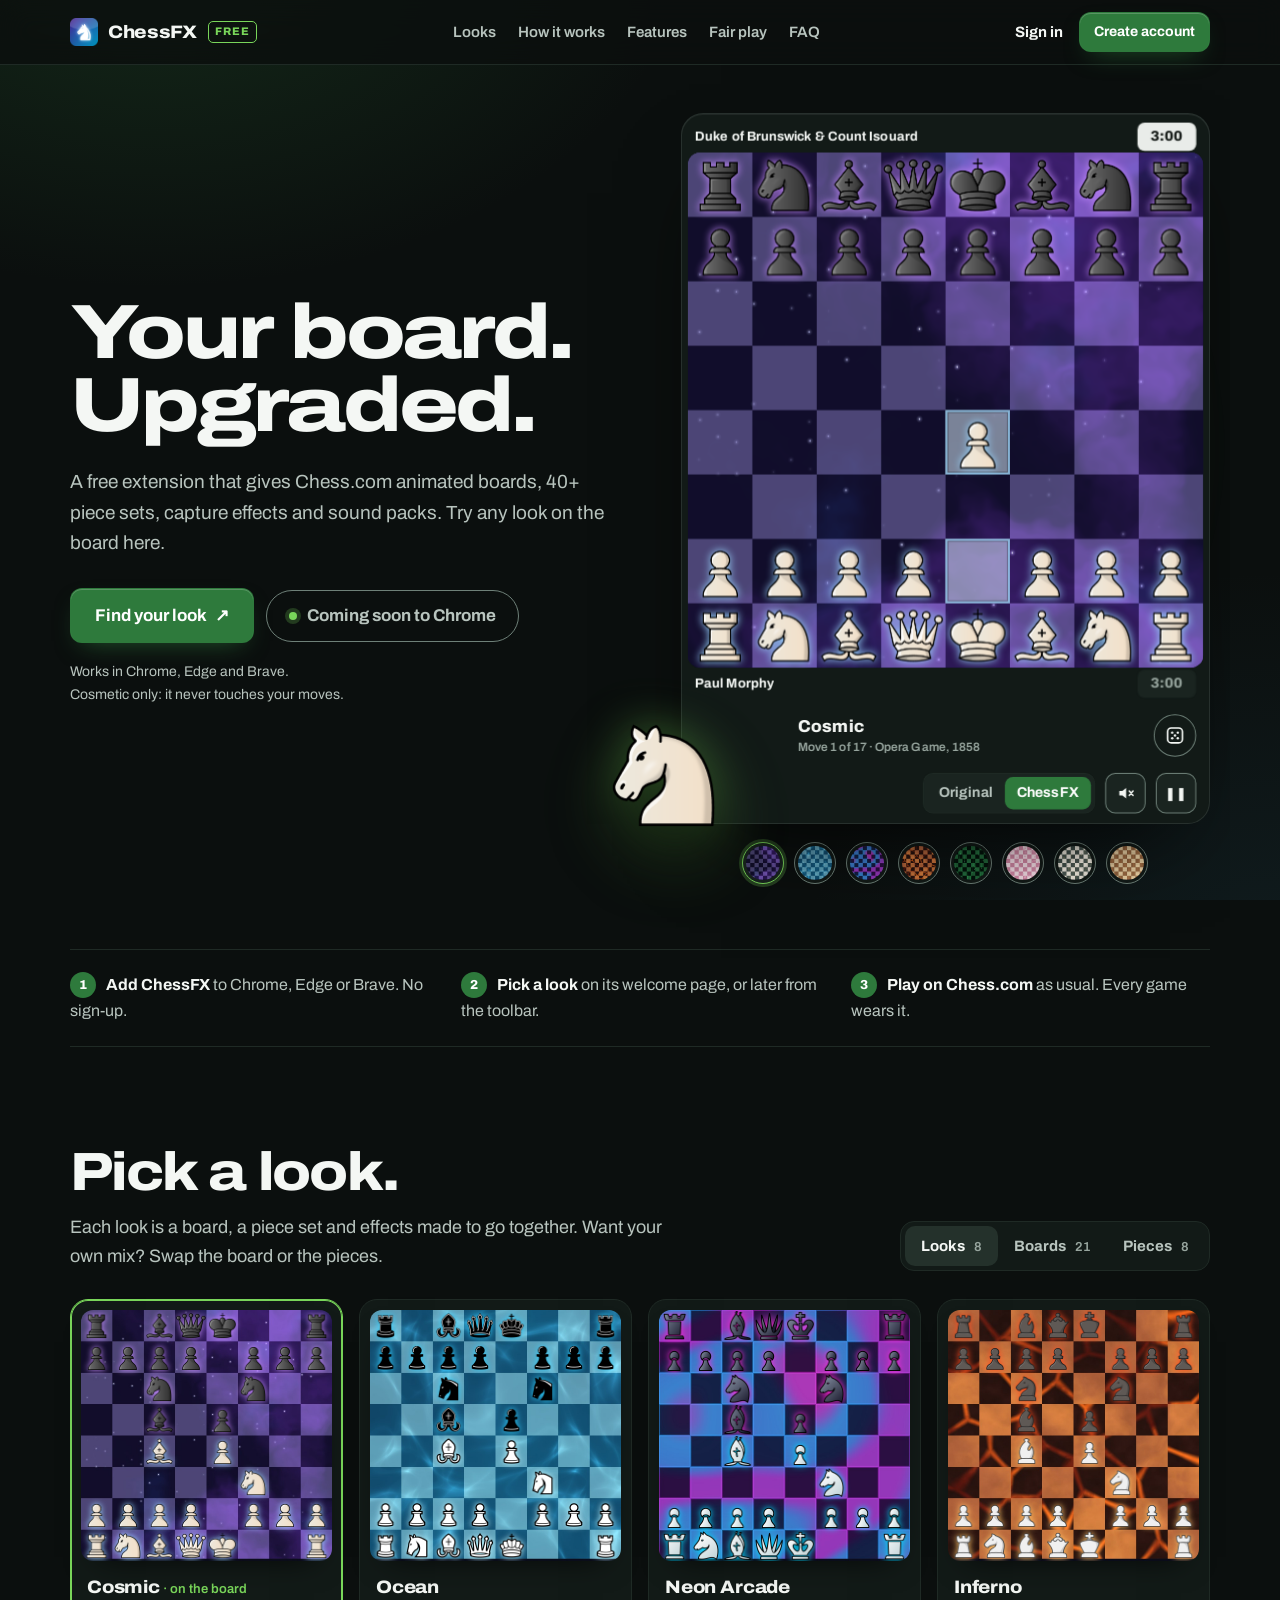
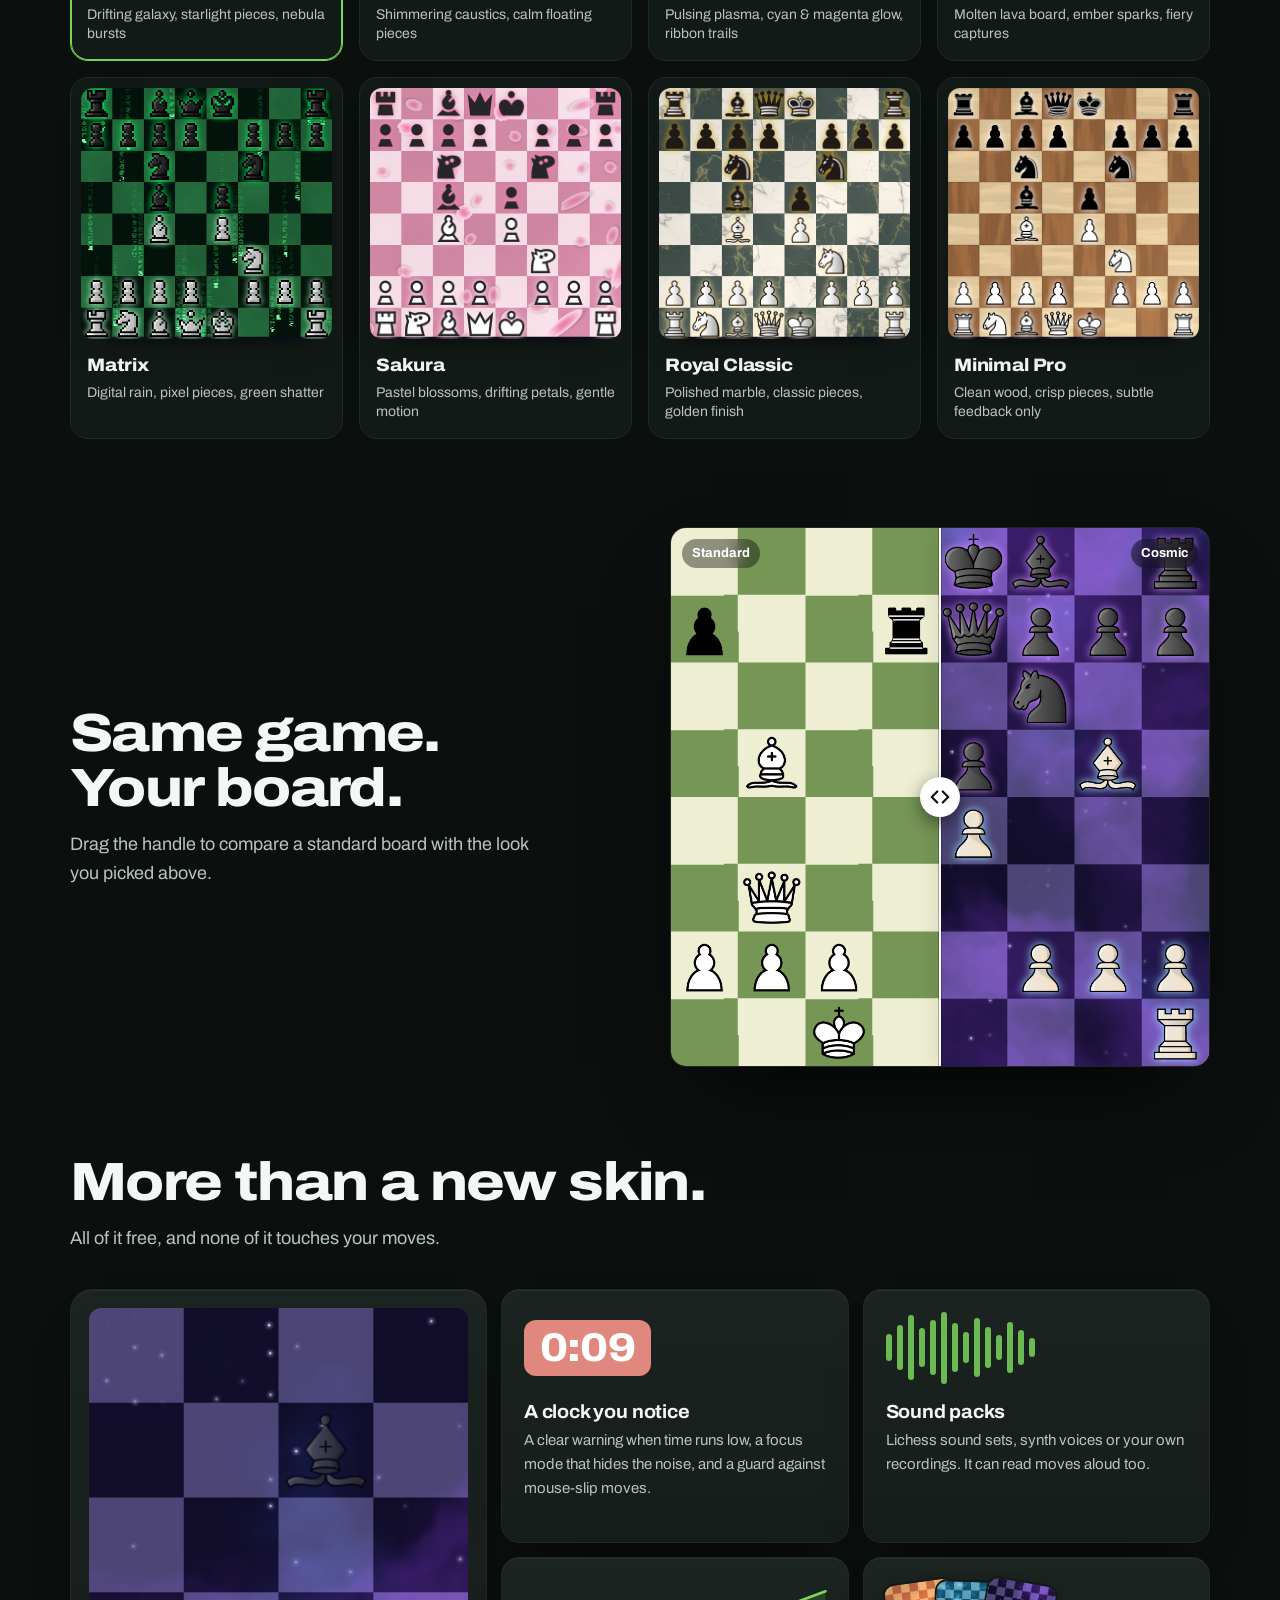
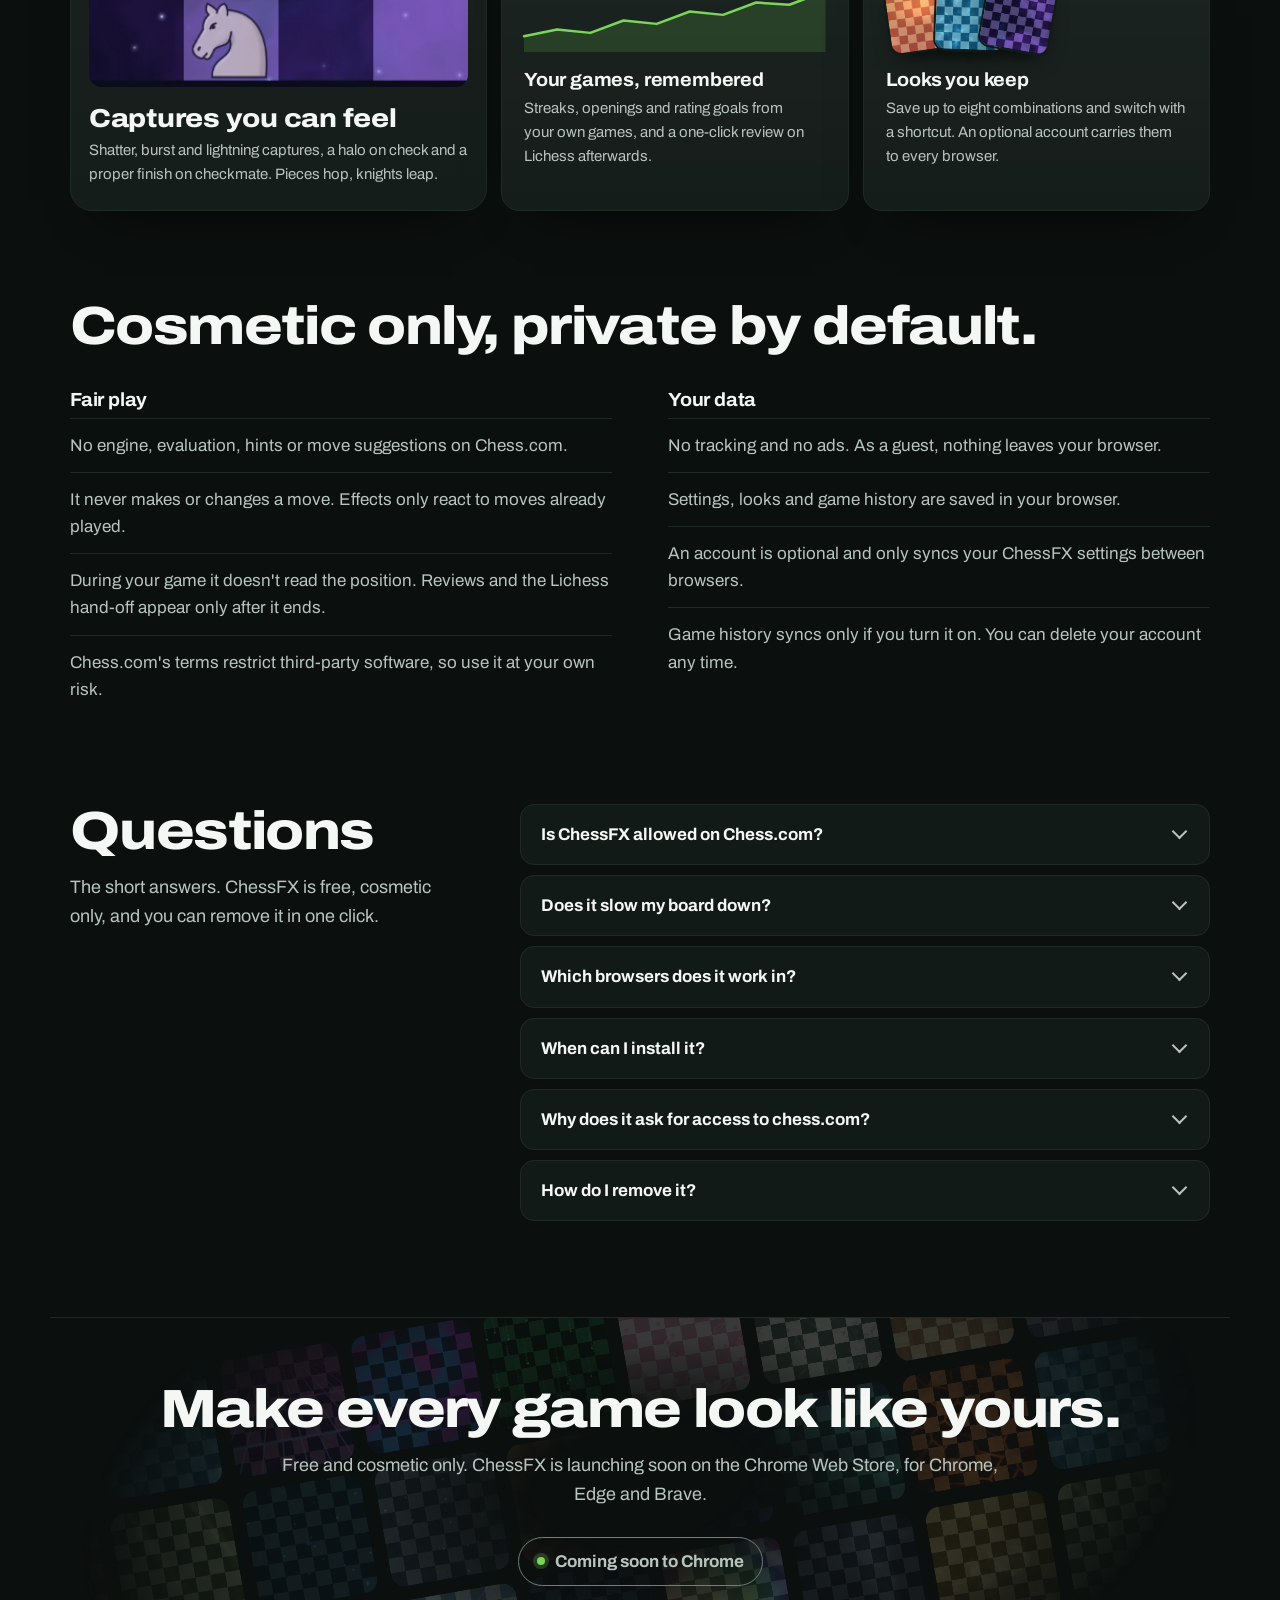
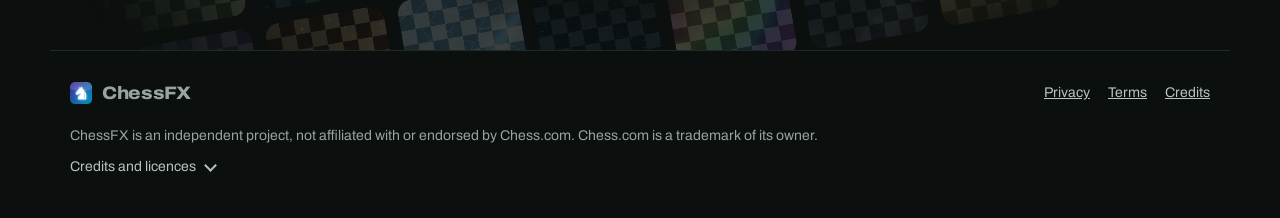
==== index.html @ 0686ed36 "Website audit fixes (written with Codex, reviewed and tested) - Nothing runs in the background any m" ====
<!doctype html>
<html lang="en" class="cfx-app dark-mode">
<head>
<meta charset="utf-8">
<meta name="viewport" content="width=device-width, initial-scale=1">
<title>ChessFX: animated boards and pieces for Chess.com</title>
<meta name="description" content="Restyle Chess.com with animated boards, 40+ piece sets, capture effects and sound packs. Free, no account needed, and cosmetic only: no engine, no hints.">
<link rel="canonical" href="https://phazegg.github.io/chessfx/">
<meta property="og:url" content="https://phazegg.github.io/chessfx/">
<meta property="og:type" content="website">
<meta property="og:title" content="ChessFX: your board, upgraded">
<meta property="og:description" content="Animated boards, 40+ piece sets and effects for Chess.com. Free and cosmetic only.">
<meta property="og:image" content="https://phazegg.github.io/chessfx/assets/boards/galaxy.jpg">
<meta name="twitter:card" content="summary_large_image">
<meta name="theme-color" content="#0b1410">
<link rel="icon" href="assets/icon.png">
<script>document.documentElement.classList.add('js')</script>
<link rel="preload" as="image" href="assets/boards/galaxy.jpg" fetchpriority="high">
<link rel="preload" as="font" type="font/woff2" href="fonts/archivo-var.woff2" crossorigin>
<link rel="stylesheet" href="assets/tokens.css?v=25">
<link rel="stylesheet" href="site.css?v=25">
<script type="application/ld+json">
{"@context":"https://schema.org","@type":"SoftwareApplication","name":"ChessFX","applicationCategory":"BrowserApplication","operatingSystem":"Chrome, Edge, Brave","offers":{"@type":"Offer","price":"0","priceCurrency":"USD"},"description":"Animated boards, piece sets, effects and sounds for Chess.com. Cosmetic only."}
</script>
</head>
<body>
<a class="skip" href="#main">Skip to content</a>
<header class="nav">
  <a class="brand" href="#top" aria-label="ChessFX home"><img src="assets/icon.png" alt="" width="28" height="28"><b>ChessFX</b><span class="tag">Free</span></a>
  <nav aria-label="Sections">
    <a href="#looks">Looks</a><a href="#how">How it works</a><a href="#features">Features</a><a href="#fair">Fair play</a><a href="#faq">FAQ</a>
  </nav>
  <div class="acct" id="acct"></div>
</header>

<main id="main">
  <!-- Hero: the product itself, live. -->
  <section class="hero" id="top">
    <div class="hero-copy">
      <h1>Your board.<br>Upgraded.</h1>
      <p class="lede">A free extension that gives Chess.com animated boards, 40+ piece sets, capture effects and sound packs. Try any look on the board here.</p>
      <div class="ctas">
        <a class="btn btn-go btn-lg" href="#looks">Find your look <span aria-hidden="true">↗</span></a>
        <p class="soon" data-soon="ghost">Coming soon to Chrome</p>
      </div>
      <p class="ctas-note">Works in Chrome, Edge and Brave. Cosmetic only: it never touches your moves.</p>
    </div>

    <div class="stage" aria-label="Live preview">
      <div class="board-wrap">
      <div class="glow" aria-hidden="true"></div>
      <figure class="board-card">
        <div class="pbar" aria-hidden="true"><span class="pname"><span class="pfull">Duke of Brunswick &amp; Count Isouard</span><span class="pshort">Brunswick &amp; Isouard</span></span><span class="caps" id="capsW"></span><span class="clock" id="clockB">3:00</span></div>
        <div class="board" id="board" role="img" aria-label="Live preview of the Cosmic look playing the Opera Game">
          <img class="poster" id="poster" src="assets/boards/galaxy.jpg" alt="" width="800" height="800" fetchpriority="high">
          <canvas id="shader" aria-hidden="true"></canvas>
          <div class="flat" aria-hidden="true"></div>
          <div class="marks" id="marks" aria-hidden="true" hidden><i></i><i></i></div>
          <div class="pieces" id="pieces" aria-hidden="true"></div>
          <canvas id="fx" aria-hidden="true"></canvas>
        </div>
        <div class="pbar" aria-hidden="true"><span class="pname">Paul Morphy</span><span class="caps" id="capsB"></span><span class="clock" id="clockW">3:00</span></div>
        <figcaption class="board-bar">
          <span class="look-name"><span id="lookName">Cosmic</span><small id="moveCap" aria-hidden="true">The Opera Game, 1858</small></span>
          <span class="seg" role="group" aria-label="Compare">
            <button type="button" id="mOriginal" aria-pressed="false">Original</button>
            <button type="button" id="mFx" aria-pressed="true">ChessFX</button>
          </span>
          <button type="button" id="sound" class="icon-btn" aria-pressed="false" aria-label="Sound" title="Turn sound on"><svg viewBox="0 0 24 24" aria-hidden="true"><path class="spk" d="M4 9v6h4l5 4V5L8 9z"/><path class="on" d="M16.5 8.5a5 5 0 0 1 0 7M19 6a8.5 8.5 0 0 1 0 12"/><path class="off" d="M17 9l5 6M22 9l-5 6"/></svg></button>
          <button type="button" id="pause" class="icon-btn" aria-pressed="false" aria-label="Pause the preview">❚❚</button>
        </figcaption>
        <span class="glare" aria-hidden="true"></span>
        <!-- The card's back, seen while it spins: the current look with the ChessFX mark. -->
        <div class="card-back" aria-hidden="true"><img id="backImg" src="assets/boards/galaxy.jpg" alt="" width="400" height="400" loading="lazy"><span class="cb-mark"><img src="assets/icon.png" alt="" width="52" height="52"><b>ChessFX</b><span id="backName">Cosmic</span></span></div>
      </figure>
      <img class="hero-piece" id="heroPiece" src="assets/pieces/maestro/wN.png" alt="" width="256" height="256" aria-hidden="true">
      </div>
      <div class="chips" id="chips" role="group" aria-label="Try a look"></div>
      <p class="apply-row" id="applyRow" hidden><button type="button" class="btn btn-go" id="applyBtn">Apply to my ChessFX</button><span id="applyMsg" role="status" aria-live="polite"></span></p>
    </div>
  </section>

  <!-- How it works: three steps, no account. -->
  <section class="steps" id="how" aria-labelledby="stepsH">
    <h2 id="stepsH" class="sr">How it works</h2>
    <ol>
      <li><b>Add ChessFX</b> to Chrome, Edge or Brave. No sign-up.</li>
      <li><b>Pick a look</b> on its welcome page, or later from the toolbar.</li>
      <li><b>Play on Chess.com</b> as usual. Every game wears it.</li>
    </ol>
  </section>

  <!-- Looks: the ready-made presets first; Boards and Pieces tabs to mix your own. -->
  <section class="sec" id="looks" aria-labelledby="looksH">
    <div class="looks-head">
      <div>
        <h2 id="looksH">Pick a look.</h2>
        <p class="sub">Each look is a board, a piece set and effects made to go together. Want your own mix? Swap the board or the pieces.</p>
      </div>
      <div class="tabs" role="tablist" aria-label="Browse looks, boards or pieces">
        <button type="button" role="tab" id="tabLooks" aria-controls="pLooks" aria-selected="true">Looks <small>8</small></button>
        <button type="button" role="tab" id="tabBoards" aria-controls="pBoards" aria-selected="false" tabindex="-1">Boards <small>21</small></button>
        <button type="button" role="tab" id="tabPieces" aria-controls="pPieces" aria-selected="false" tabindex="-1">Pieces <small>8</small></button>
      </div>
    </div>
    <p class="mix" id="mix" role="status" hidden><span>Your mix: <b id="mixName"></b></span><button type="button" class="linkbtn" id="mixCopy">Copy link</button><button type="button" class="linkbtn" id="mixReset">Back to <span id="mixBase"></span></button></p>
    <div class="panel" id="pLooks" role="tabpanel" aria-labelledby="tabLooks"><div class="presets" id="presets" role="group" aria-label="Looks"></div></div>
    <div class="panel" id="pBoards" role="tabpanel" aria-labelledby="tabBoards" hidden>
      <p class="panel-note">All 21 are drawn live, not looped videos. Point at one to watch it move; pick one to put it under your current pieces.</p>
      <div class="gallery" id="gallery"></div>
    </div>
    <div class="panel" id="pPieces" role="tabpanel" aria-labelledby="tabPieces" hidden>
      <p class="panel-note">Eight of the 40+ sets in ChessFX. Pick one to put it on your current board.</p>
      <div class="sets" id="sets" role="group" aria-label="Piece sets"></div>
    </div>
  </section>

  <!-- Before and after: the same position on a standard green board and on the look picked above. -->
  <section class="sec cmp-sec" id="compare" aria-labelledby="cmpH">
    <div class="cmp-copy">
      <h2 id="cmpH">Same game. Your board.</h2>
      <p class="sub">Drag the handle to compare a standard board with the look you picked above.</p>
    </div>
    <figure class="cmp-fig">
    <div class="cmp" id="cmp" style="--pos: 50%">
      <div class="cmp-layer cmp-orig" aria-hidden="true"><div class="cmp-pieces" id="cmpOrig"></div></div>
      <div class="cmp-layer cmp-fx" aria-hidden="true"><img id="cmpPoster" src="assets/boards/galaxy.jpg" alt="" width="800" height="800" loading="lazy"><canvas id="cmpLive"></canvas><div class="cmp-pieces" id="cmpFx"></div></div>
      <span class="cmp-handle" aria-hidden="true"></span>
      <input class="cmp-range" id="cmpRange" type="range" min="0" max="100" value="50" aria-label="Compare a standard green board with ChessFX">
    </div>
    <figcaption class="cmp-labels" aria-hidden="true"><span>Standard</span><span id="cmpTag">Cosmic</span></figcaption>
    </figure>
  </section>



  <section class="sec feat-sec" id="features" aria-labelledby="featH">
    <h2 id="featH">More than a new skin.</h2>
    <p class="sub">All of it free, and none of it touches your moves.</p>
    <div class="feat-grid">
      <article class="feat feat-main">
        <div class="feat-art art-capture" aria-hidden="true"><canvas id="capDemo" width="360" height="360"></canvas></div>
        <h3>Captures you can feel</h3>
        <p>Shatter, burst and lightning captures, a halo on check and a proper finish on checkmate. Pieces hop, knights leap.</p>
      </article>
      <article class="feat">
        <div class="feat-art art-clock" aria-hidden="true"><span class="clk">0:09</span></div>
        <h3>A clock you notice</h3>
        <p>A clear warning when time runs low, a focus mode that hides the noise, and a guard against mouse-slip moves.</p>
      </article>
      <article class="feat">
        <div class="feat-art art-sound" aria-hidden="true"><i></i><i></i><i></i><i></i><i></i><i></i><i></i><i></i><i></i><i></i><i></i><i></i><i></i><i></i></div>
        <h3>Sound packs</h3>
        <p>Lichess sound sets, synth voices or your own recordings. It can read moves aloud too.</p>
      </article>
      <article class="feat">
        <div class="feat-art art-games" aria-hidden="true"><svg viewBox="0 0 200 64" preserveAspectRatio="none"><path class="area" d="M0 50 L22 44 L44 47 L66 36 L88 39 L110 28 L132 31 L154 20 L176 22 L200 10 L200 64 L0 64 Z"/><path class="line" d="M0 50 L22 44 L44 47 L66 36 L88 39 L110 28 L132 31 L154 20 L176 22 L200 10"/></svg></div>
        <h3>Your games, remembered</h3>
        <p>Streaks, openings and rating goals from your own games, and a one-click review on Lichess afterwards.</p>
      </article>
      <article class="feat">
        <div class="feat-art art-looks" aria-hidden="true"><img src="assets/boards/sunset.jpg" alt="" loading="lazy" width="80" height="80"><img src="assets/boards/ocean.jpg" alt="" loading="lazy" width="80" height="80"><img src="assets/boards/galaxy.jpg" alt="" loading="lazy" width="80" height="80"></div>
        <h3>Looks you keep</h3>
        <p>Save up to eight combinations and switch with a shortcut. An optional account carries them to every browser.</p>
      </article>
    </div>
  </section>

  <section class="sec promise" id="fair" aria-labelledby="fairH">
    <h2 id="fairH">Cosmetic only, private by default.</h2>
    <div class="promise-cols">
      <div>
        <h3>Fair play</h3>
        <ul class="plain">
          <li>No engine, evaluation, hints or move suggestions on Chess.com.</li>
          <li>It never makes or changes a move. Effects only react to moves already played.</li>
          <li>During your game it doesn't read the position. Reviews and the Lichess hand-off appear only after it ends.</li>
          <li>Chess.com's terms restrict third-party software, so use it at your own risk.</li>
        </ul>
      </div>
      <div>
        <h3>Your data</h3>
        <ul class="plain">
          <li>No tracking and no ads. As a guest, nothing leaves your browser.</li>
          <li>Settings, looks and game history are saved in your browser.</li>
          <li>An account is optional and only syncs your ChessFX settings between browsers.</li>
          <li>Game history syncs only if you turn it on. You can delete your account any time.</li>
        </ul>
      </div>
    </div>
  </section>

  <section class="sec faq-sec" id="faq" aria-labelledby="faqH">
    <div class="faq-head"><h2 id="faqH">Questions</h2><p class="sub">The short answers. ChessFX is free, cosmetic only, and you can remove it in one click.</p></div>
    <div class="faq">
      <details><summary>Is ChessFX allowed on Chess.com?</summary><p>ChessFX is purely cosmetic and never assists your play. Chess.com's terms restrict third-party software in general, so use it at your own risk. It is not affiliated with Chess.com.</p></details>
      <details><summary>Does it slow my board down?</summary><p>Animated boards run on your graphics card and lower their quality automatically if your computer struggles, in bullet games, or when you ask your system to reduce motion.</p></details>
      <details><summary>Which browsers does it work in?</summary><p>Chrome, Edge, Brave and other Chromium browsers on desktop. Chess.com's mobile app isn't supported.</p></details>
      <details id="faqWhen"><summary>When can I install it?</summary><p>ChessFX is launching soon on the Chrome Web Store. It will be free, and this page will link to it the day it's live.</p></details>
      <details><summary>Why does it ask for access to chess.com?</summary><p>To restyle chess.com pages and swap Chess.com's own board, piece and sound files for the ones you pick. It doesn't run on other websites.</p></details>
      <details><summary>How do I remove it?</summary><p>Right-click the ChessFX icon and choose Remove. Chess.com goes back to exactly how it was.</p></details>
    </div>
  </section>

  <section class="final" id="get" aria-labelledby="getH">
    <div class="wall" id="wall" aria-hidden="true"></div>
    <h2 id="getH">Make every game look like yours.</h2>
    <p class="sub" id="getNote">Free and cosmetic only. ChessFX is launching soon on the Chrome Web Store, for Chrome, Edge and Brave.</p>
    <p class="soon" data-soon="go">Coming soon to Chrome</p>
  </section>
</main>

<footer class="foot">
  <div class="foot-row">
    <span class="brand"><img src="assets/icon.png" alt="" width="22" height="22"><b>ChessFX</b></span>
    <nav aria-label="Legal"><a href="privacy.html">Privacy</a><a href="terms.html">Terms</a><a href="#credits" id="creditsLink">Credits</a></nav>
  </div>
  <p class="disclaimer">ChessFX is an independent project, not affiliated with or endorsed by Chess.com. Chess.com is a trademark of its owner.</p>
  <details id="credits" class="credits"><summary>Credits and licences</summary><p>Piece sets shown on this page come from the Lichess project and their authors:</p><ul id="creditList"></ul><p>Typeface: Archivo by Omnibus-Type, under the SIL Open Font License 1.1 (<a href="fonts/OFL.txt">licence</a>).</p></details>
</footer>

<script src="assets/data.js?v=25"></script>
<script src="assets/shaders.js?v=25"></script>
<script src="assets/catalog.js?v=25"></script>
<script src="assets/presets.js?v=25"></script>
<script src="assets/settings.js?v=25"></script>
<script src="assets/cloud-config.js?v=25"></script>
<script src="auth.js?v=25"></script>
<script src="site.js?v=25" defer></script>
</body>
</html>
---- assets/tokens.css ----
/* ChessFX design tokens: the one source of colour, type, radius, shadow and motion values.
   Loaded by the popup, the options page and (as a content-script stylesheet) chess.com, so every name is --cfx-*.
   Contrast (checked by tools/check.mjs): text tiers >= 4.5:1 on every surface, --cfx-line-strong >= 3:1. */
:root {
  /* surfaces: chess.com's dark theme (solid, so contrast is predictable) */
  --cfx-ink-0: #312e2b;   /* page (chess.com's page grey) */
  --cfx-well: #1f1e1c;    /* inset wells: inputs, tables, thumbnails */
  --cfx-ink-1: #262522;   /* cards and panels */
  --cfx-ink-2: #3c3a37;   /* raised controls */
  --cfx-ink-3: #484643;   /* hover */
  --cfx-line: #3c3a37;          /* decorative dividers */
  --cfx-line-strong: #8b8987;   /* control boundaries (>= 3:1) */

  /* text */
  --cfx-text: #ffffff;
  --cfx-text-2: #d0cfcd;  /* secondary */
  --cfx-text-3: #b8b7b4;  /* hints, meta */

  /* accent: chess.com green for indicators (selection, switches, focus). Buttons use --cfx-go: chess.com's green
     darkened just enough for white text (4.5:1), with its raised bottom edge. */
  --cfx-accent: #81b64c;
  --cfx-on-accent: #ffffff; /* non-text marks on the accent (switch knob) */
  --cfx-go: #47852a;
  --cfx-on-go: #ffffff;
  --cfx-edge: inset 0 -3px 0 rgba(0, 0, 0, .28);
  --cfx-accent-soft: color-mix(in srgb, var(--cfx-accent) 16%, transparent);
  --cfx-accent-glow: color-mix(in srgb, var(--cfx-accent) 40%, transparent);

  /* status */
  --cfx-win: #a3d160;  /* chess.com's light green, readable as text on every surface */
  --cfx-loss: #ff9a8f;
  --cfx-draw: var(--cfx-text-2);
  --cfx-alert: #ff5a64;
  --cfx-star: #ffc94d;  /* favourites */

  /* type: 7 steps */
  --cfx-font: -apple-system, BlinkMacSystemFont, "Segoe UI", Roboto, Helvetica, Arial, sans-serif; /* chess.com's stack */
  --cfx-mono: ui-monospace, Consolas, monospace;
  --cfx-fs-1: 11px;
  --cfx-fs-2: 12.5px;
  --cfx-fs-3: 14px;
  --cfx-fs-4: 16px;
  --cfx-fs-5: 20px;
  --cfx-fs-6: 26px;
  --cfx-fs-7: 36px;

  /* radii: 4 steps (+ 50% for circles) */
  --cfx-r-1: 4px;
  --cfx-r-2: 6px;
  --cfx-r-3: 10px;
  --cfx-r-pill: 999px;

  /* depth */
  --cfx-shadow-1: 0 4px 12px rgba(0, 0, 0, .35);
  --cfx-shadow-2: 0 12px 36px rgba(0, 0, 0, .55);
  --cfx-hairline: inset 0 1px 0 rgba(255, 255, 255, .04);
  --cfx-hover-glow: rgba(255, 255, 255, .42); /* hover glow on chess.com canvas boards (matches the DOM hover lift) */

  /* motion */
  --cfx-ease: cubic-bezier(.2, .8, .2, 1);
  --cfx-spring: cubic-bezier(.3, 1.6, .5, 1);
  --cfx-t-1: .15s;
  --cfx-t-2: .28s;
}

/* ChessFX's own pages (Settings, popup: <html class="cfx-app">): dark emerald glass. chess.com keeps the values above.
   Same contrast rules (check.mjs reads these, the last value of each name). */
html.cfx-app {
  --cfx-ink-0: #0b0f0e;   /* environment (obsidian) */
  --cfx-well: #0e1412;    /* inputs, wells */
  --cfx-ink-1: #121a17;   /* panels */
  --cfx-ink-2: #1a2420;   /* raised controls */
  --cfx-ink-3: #24312b;   /* hover */
  --cfx-line: #1f2a25;
  --cfx-line-strong: #6e8078;
  --cfx-text: #f4f7f4;
  --cfx-text-2: #b8c4be;
  --cfx-text-3: #97a59e;
  --cfx-accent: #79d65a;  /* emerald: selection, switches, focus */
  --cfx-on-accent: #0b0f0e;
  --cfx-go: #2e7a3c;      /* buttons: deep emerald with white text */
  --cfx-on-go: #ffffff;
  --cfx-win: #8fdc6c;
  --cfx-shadow-1: 0 6px 16px rgba(0, 0, 0, .45);
  --cfx-shadow-2: 0 24px 60px -12px rgba(0, 0, 0, .7);

  /* materials: environment → glass panels → floating glass → solid controls */
  --cfx-glass: rgba(18, 27, 24, .66);        /* main panels */
  --cfx-glass-2: rgba(28, 40, 35, .72);      /* elevated / floating */
  --cfx-glass-line: rgba(225, 245, 232, .10);
  --cfx-glass-hi: inset 0 1px 0 rgba(255, 255, 255, .06);
  --cfx-blur: blur(18px) saturate(140%);
  /* board frame, shared by the Settings stage and the popup: a bezel with light from the upper left, a bevel and a faint
     sheen over the squares (pointer-events none), and depth below */
  --cfx-frame-bg: linear-gradient(160deg, rgba(255, 255, 255, .11), rgba(255, 255, 255, .025) 42%, rgba(0, 0, 0, .28)), #1a2420;
  --cfx-frame-edge: inset 0 1px 0 rgba(255, 255, 255, .16), inset 0 0 0 1px rgba(255, 255, 255, .06);
  --cfx-frame-drop: 0 30px 70px -26px rgba(0, 0, 0, .9);
  --cfx-board-bevel: inset 0 0 0 1px rgba(0, 0, 0, .5), inset 0 2px 10px rgba(0, 0, 0, .35);
  --cfx-board-sheen: linear-gradient(165deg, rgba(255, 255, 255, .08), transparent 36%);
  --cfx-env:
    radial-gradient(900px 600px at 12% -8%, rgba(47, 122, 60, .26), transparent 60%),
    radial-gradient(800px 700px at 100% 110%, rgba(40, 90, 110, .18), transparent 60%),
    #0b0f0e;
}
---- site.css ----
/* ChessFX website. Colours, radii and type come from the extension's own tokens (assets/tokens.css, html.cfx-app). */
* { box-sizing: border-box; }
html { scroll-behavior: smooth; scroll-padding-top: 80px; }
body { margin: 0; background: var(--cfx-env, var(--cfx-ink-0)); background-attachment: fixed; color: var(--cfx-text); font: 400 16px/1.6 var(--cfx-font); -webkit-font-smoothing: antialiased; }
a { color: inherit; }
h1, h2, h3 { margin: 0; letter-spacing: -.025em; line-height: 1.05; }
.sr { position: absolute; width: 1px; height: 1px; overflow: hidden; clip: rect(0 0 0 0); white-space: nowrap; }
.skip { position: absolute; left: 12px; top: -60px; z-index: 50; padding: 10px 14px; border-radius: 8px; background: var(--cfx-go); color: var(--cfx-on-go); font-weight: 700; }
.skip:focus { top: 12px; }
:focus-visible { outline: 2px solid var(--cfx-accent); outline-offset: 3px; }

/* Buttons */
.btn { display: inline-flex; align-items: center; justify-content: center; gap: 8px; min-height: 44px; padding: 10px 18px; border-radius: 12px; font-weight: 700; text-decoration: none; border: 1px solid transparent; cursor: pointer; transition: filter .15s, background .15s, border-color .15s; }
.btn-go { background: var(--cfx-go); color: var(--cfx-on-go); box-shadow: var(--cfx-edge); }
.btn-go:hover { filter: brightness(1.08); }
.btn-ghost { border-color: var(--cfx-line-strong); background: transparent; color: var(--cfx-text); }
.btn-ghost:hover { background: var(--cfx-ink-2); }
.btn-lg { min-height: 52px; padding: 13px 24px; font-size: 17px; }

/* Nav */
.nav { position: sticky; top: 0; z-index: 20; display: flex; align-items: center; gap: 24px; padding: 12px max(20px, calc((100% - 1180px) / 2)); background: color-mix(in srgb, var(--cfx-ink-0) 82%, transparent); border-bottom: 1px solid var(--cfx-line); }
@supports (backdrop-filter: blur(1px)) { .nav { backdrop-filter: blur(14px); } }
.brand { display: inline-flex; align-items: center; gap: 10px; text-decoration: none; font-size: 18px; }
.nav nav { display: flex; gap: 22px; margin-left: auto; }
.nav nav a { color: var(--cfx-text-2); text-decoration: none; font-weight: 600; font-size: 15px; }
.nav nav a:hover { color: var(--cfx-text); }
.nav-cta { min-height: 40px; padding: 8px 14px; font-size: 14px; }

/* Hero */
.hero { display: grid; grid-template-columns: 1.05fr 1fr; gap: 56px; align-items: center; max-width: 1180px; margin: 0 auto; padding: 64px 20px 40px; }
.hero h1 { font-size: clamp(44px, 6.4vw, 84px); font-weight: 900; }
.lede { max-width: 30em; margin: 22px 0 28px; color: var(--cfx-text-2); font-size: 19px; }
.ctas { display: flex; flex-wrap: wrap; gap: 12px; }

.stage { display: flex; flex-direction: column; gap: 14px; }
.board-card { margin: 0; padding: 12px; border-radius: 22px; background: var(--cfx-ink-1); border: 1px solid var(--cfx-glass-line, var(--cfx-line)); box-shadow: 0 40px 90px -40px rgba(0, 0, 0, .9), var(--cfx-glass-hi, none); }
.board { position: relative; aspect-ratio: 1; border-radius: 12px; overflow: hidden; background: #1e1946; }
.board > * { position: absolute; inset: 0; width: 100%; height: 100%; }
.poster { object-fit: cover; }
#shader { opacity: 0; transition: opacity .5s; }
.board.live #shader { opacity: 1; }
.flat { display: none; background: repeating-conic-gradient(#769656 0 25%, #eeeed2 0 50%) 0 0 / 25% 25%; }
.board.original .flat { display: block; }
.board.original #shader, .board.original .poster { visibility: hidden; }
.pieces img { position: absolute; left: 0; top: 0; width: 12.5%; height: 12.5%; transition: transform .32s cubic-bezier(.2, .8, .2, 1), opacity .25s; will-change: transform; }
.pieces img.w { filter: drop-shadow(0 0 4px var(--glow-w, transparent)); }
.pieces img.b { filter: drop-shadow(0 0 4px var(--glow-b, transparent)); }
.board.original .pieces img { filter: none; }
.pieces img.gone { opacity: 0; }
#fx { pointer-events: none; }
.board-bar { display: flex; align-items: center; gap: 12px; padding: 12px 4px 2px; }
.look-name { font-weight: 800; font-size: 17px; margin-right: auto; }
.seg { display: inline-flex; padding: 3px; border-radius: 10px; background: var(--cfx-ink-2); border: 1px solid var(--cfx-line); }
.seg button { min-height: 32px; padding: 4px 12px; border: 0; border-radius: 8px; background: none; color: var(--cfx-text-2); font: inherit; font-weight: 700; font-size: 14px; cursor: pointer; }
.seg button[aria-pressed="true"] { background: var(--cfx-go); color: var(--cfx-on-go); }
.icon-btn { width: 40px; height: 40px; border-radius: 10px; border: 1px solid var(--cfx-line-strong); background: var(--cfx-ink-2); color: var(--cfx-text); font-size: 13px; cursor: pointer; }
.chips { display: flex; flex-wrap: wrap; gap: 8px; }
.chip { display: inline-flex; align-items: center; gap: 8px; min-height: 40px; padding: 4px 14px 4px 4px; border-radius: 999px; border: 1px solid var(--cfx-line-strong); background: var(--cfx-ink-1); color: var(--cfx-text); font: inherit; font-weight: 700; font-size: 14px; cursor: pointer; }
.chip img { width: 30px; height: 30px; border-radius: 50%; object-fit: cover; }
.chip[aria-pressed="true"] { border-color: var(--cfx-accent); background: var(--cfx-ink-2); }
.chip:hover { border-color: var(--cfx-text-3); }

/* Steps */
.steps { max-width: 1180px; margin: 0 auto; padding: 20px 20px 10px; }
.steps ol { display: grid; grid-template-columns: repeat(3, 1fr); gap: 16px; margin: 0; padding: 0; list-style: none; counter-reset: s; }
.steps li { counter-increment: s; display: flex; flex-direction: column; gap: 4px; padding: 20px 22px; border-radius: 16px; border: 1px solid var(--cfx-line); background: var(--cfx-ink-1); }
.steps li::before { content: counter(s); display: grid; place-items: center; width: 30px; height: 30px; margin-bottom: 8px; border-radius: 50%; background: var(--cfx-go); color: var(--cfx-on-go); font-weight: 800; }

/* Sections */
.sec { max-width: 1180px; margin: 0 auto; padding: 88px 20px 0; }
.sec h2, .final h2 { font-size: clamp(32px, 4.4vw, 54px); font-weight: 900; }
.sub { max-width: 40em; margin: 14px 0 0; color: var(--cfx-text-2); font-size: 18px; }
.gallery { display: grid; grid-template-columns: repeat(auto-fill, minmax(148px, 1fr)); gap: 12px; margin-top: 32px; }
.tile { position: relative; display: block; padding: 0; overflow: hidden; border-radius: 14px; border: 1px solid var(--cfx-line); background: var(--cfx-ink-1); color: var(--cfx-text); font: inherit; text-align: left; cursor: pointer; transition: transform .2s, border-color .2s; }
.tile:hover { transform: translateY(-3px); border-color: var(--cfx-line-strong); }
.tile img { display: block; width: 100%; height: auto; aspect-ratio: 1; object-fit: cover; }
.tile span { display: block; padding: 10px 12px; font-weight: 700; font-size: 14px; }
.faq { margin-top: 28px; display: flex; flex-direction: column; gap: 10px; max-width: 820px; }
.faq details { border-radius: 14px; border: 1px solid var(--cfx-line); background: var(--cfx-ink-1); }
.faq summary { padding: 16px 20px; font-weight: 700; cursor: pointer; }
.faq p { margin: 0; padding: 0 20px 18px; color: var(--cfx-text-2); }
.final { max-width: 1180px; margin: 96px auto 0; padding: 64px 20px; text-align: center; border-top: 1px solid var(--cfx-line); }
.final .sub { margin: 14px auto 28px; }

/* Footer */
.foot { max-width: 1180px; margin: 0 auto; padding: 28px 20px 40px; border-top: 1px solid var(--cfx-line); color: var(--cfx-text-3); font-size: 14px; }
.foot-row { display: flex; flex-wrap: wrap; align-items: center; gap: 16px; }
.foot nav { display: flex; gap: 18px; margin-left: auto; }
.foot nav a { color: var(--cfx-text-2); }
.disclaimer { margin: 18px 0 8px; }
.credits summary { cursor: pointer; color: var(--cfx-text-2); }
.credits ul { columns: 2; }

/* Narrow screens */
@media (max-width: 920px) {
  .hero { grid-template-columns: 1fr; gap: 36px; padding-top: 40px; }
}
@media (max-width: 620px) {
  .nav nav { display: none; }
  .nav-cta { margin-left: auto; }
  .gallery { grid-template-columns: repeat(2, 1fr); }
  .lede { font-size: 17px; }
  .credits ul { columns: 1; }
}
@media (prefers-reduced-motion: reduce) {
  html { scroll-behavior: auto; }
  .pieces img, .tile, #shader { transition: none; }
  .tile:hover { transform: none; }
}
@media (forced-colors: active) { .btn, .chip, .feat, .tile, .faq details { border: 1px solid CanvasText; } }

/* Privacy policy and terms (generated from the extension's account/ pages by tools/build-site.mjs) */
.doc { max-width: 760px; margin: 0 auto; padding: 48px 20px 80px; }
.doc h1 { font-size: clamp(34px, 5vw, 48px); font-weight: 900; margin-bottom: 6px; }
.doc h2 { font-size: 21px; margin: 32px 0 8px; }
.doc p, .doc li { color: var(--cfx-text-2); }

/* ===== chessskins-style header, hero and accounts (council: keep the live board, add a hero piece) ===== */
.tag { margin-left: 2px; padding: 1px 6px; border: 1px solid var(--cfx-accent); border-radius: 5px; color: var(--cfx-accent); font-size: 11px; font-weight: 800; letter-spacing: .08em; text-transform: uppercase; }
.nav nav { margin-left: auto; margin-right: auto; }
.acct { display: flex; align-items: center; gap: 16px; }
.nav-link { color: var(--cfx-text); font-weight: 700; font-size: 15px; text-decoration: none; }
.linkbtn { padding: 0; border: 0; background: none; color: var(--cfx-text-2); font: inherit; font-weight: 600; font-size: 14px; cursor: pointer; }
.linkbtn:hover, .nav-link:hover { color: var(--cfx-text); }
.me { display: inline-flex; align-items: center; gap: 8px; color: var(--cfx-text); font-weight: 700; font-size: 15px; text-decoration: none; }
.me i { display: inline-grid; place-items: center; width: 30px; height: 30px; border-radius: 50%; background: var(--cfx-go); color: var(--cfx-on-go); font-style: normal; font-weight: 800; }

.hero { min-height: calc(100vh - 110px); padding-top: 48px; padding-bottom: 48px; }
.hero h1 { font-size: clamp(48px, 7vw, 96px); letter-spacing: -.035em; }

.stage { position: relative; perspective: 1400px; }
.glow { position: absolute; inset: -12% -18% -6% -10%; z-index: -1; pointer-events: none; background: radial-gradient(closest-side, color-mix(in srgb, var(--cfx-accent) 26%, transparent), transparent 75%); filter: blur(10px); }
.board-card { transform: rotateY(-9deg) rotateX(4deg); transform-origin: 60% 50%; transition: transform .6s var(--cfx-ease, ease); }
.stage:hover .board-card { transform: rotateY(-4deg) rotateX(2deg); }
.hero-piece { position: absolute; left: -11%; bottom: 9%; width: 30%; height: auto; pointer-events: none; filter: drop-shadow(0 26px 30px rgba(0, 0, 0, .65)) drop-shadow(0 0 22px color-mix(in srgb, var(--cfx-accent) 45%, transparent)); animation: float 5s ease-in-out infinite; }
@keyframes float { 50% { transform: translateY(-14px) rotate(-3deg); } }
/* The floating piece sits on the board card's lower-left corner: the caption starts after it. */
.stage .board-bar { padding-left: 21%; }
.apply-row { display: flex; flex-wrap: wrap; align-items: center; gap: 12px; margin: 0; color: var(--cfx-text-2); font-size: 14px; }

/* My Account */
.me-wrap { max-width: 1100px; margin: 0 auto; padding: 48px 20px 40px; }
.me-head h1 { font-size: clamp(30px, 4.6vw, 52px); font-weight: 900; word-break: break-word; }
.me-grid { display: grid; grid-template-columns: 1.3fr 1fr; gap: 16px; margin-top: 30px; }
.me-look { display: flex; gap: 20px; align-items: center; }
.me-look img { width: 132px; height: 132px; border-radius: 14px; object-fit: cover; flex: none; }
.me-look h2 { font-size: 30px; font-weight: 900; }
.stats { display: grid; grid-template-columns: repeat(3, 1fr); gap: 8px; margin: 6px 0 12px; padding: 0; list-style: none; }
.stats li { display: flex; flex-direction: column; }
.stats b { font-size: 24px; font-weight: 900; }
.stats span { color: var(--cfx-text-2); font-size: 13px; }
.small { font-size: 14px; }
.sec-tight { margin-top: 48px; }
.sec-tight h2 { font-size: 30px; font-weight: 900; }
.apply { display: grid; grid-template-columns: repeat(auto-fill, minmax(150px, 1fr)); gap: 12px; margin: 20px 0 10px; }
.apply .tile em { position: absolute; top: 10px; right: 10px; padding: 3px 10px; border-radius: 999px; background: var(--cfx-go); color: var(--cfx-on-go); font-style: normal; font-weight: 800; font-size: 12px; opacity: 0; transition: opacity .15s; }
.apply .tile:hover em, .apply .tile:focus-visible em { opacity: 1; }
.apply .tile[aria-pressed="true"] { border-color: var(--cfx-accent); }
.apply .tile[aria-pressed="true"] em { opacity: 1; }
.apply .tile[aria-pressed="true"] em::after { content: 'ed'; }
.me-actions { display: flex; flex-wrap: wrap; gap: 10px; margin: 16px 0 10px; }
.btn-danger { border-color: var(--cfx-loss); background: transparent; color: var(--cfx-loss); }
.btn-danger:hover:not(:disabled) { background: var(--cfx-ink-2); }
.btn:disabled { opacity: .5; cursor: default; }
.dlg { width: min(460px, calc(100vw - 32px)); padding: 24px; border-radius: 18px; border: 1px solid var(--cfx-line-strong); background: var(--cfx-ink-1); color: var(--cfx-text); }
.dlg::backdrop { background: rgba(0, 0, 0, .6); }
.dlg h2 { font-size: 24px; }
.field { display: flex; flex-direction: column; gap: 6px; margin-top: 14px; font-weight: 600; font-size: 14px; }
.field input { padding: 10px 12px; border-radius: 10px; border: 1px solid var(--cfx-line-strong); background: var(--cfx-well, var(--cfx-ink-2)); color: var(--cfx-text); font: inherit; }
.err { margin: 8px 0 0; color: var(--cfx-loss); font-size: 14px; }
.err:empty { display: none; }
.dlg-bar { display: flex; justify-content: flex-end; gap: 10px; margin-top: 18px; }
/* The sign-in page sits under the site header. */
.nav + .a-wrap, .nav ~ .a-wrap { min-height: calc(100vh - 66px); }

@media (max-width: 920px) {
  .hero { min-height: 0; }
  .board-card, .stage:hover .board-card { transform: none; }
  .hero-piece { width: 22%; left: -3%; bottom: 12%; }
  .stage .board-bar { padding-left: 18%; }
  .me-grid { grid-template-columns: 1fr; }
}
@media (max-width: 620px) {
  .acct .nav-link { display: none; }
  .hero-piece { display: none; }
  .stage .board-bar { padding-left: 4px; }
}
@media (prefers-reduced-motion: reduce) { .hero-piece { animation: none; } .board-card { transition: none; } }
@media (max-width: 620px) { .nav-cta { white-space: nowrap; padding: 8px 12px; font-size: 13px; } .tag { display: none; } }

/* ===== Fixes and finish ===== */
[hidden] { display: none !important; }
/* The glow behind the board stays inside the hero (it used to widen the page below 1300px). */
.hero { overflow-x: clip; }
/* The knight sits on the board card's lower-left corner, clear of the look buttons. */
.board-wrap { position: relative; }
.hero-piece { left: -15%; bottom: -2%; width: 24%; }
@media (max-width: 1100px) { .hero-piece { left: -13%; width: 21%; bottom: -2%; } }
@media (max-width: 920px) { .hero-piece { width: 17%; left: -1%; bottom: -1%; } .stage .board-bar { padding-left: 17%; } }
.btn[aria-disabled="true"] { cursor: default; }
.btn:active:not([aria-disabled="true"]) { transform: translateY(1px); }
.nav { transition: background-color .3s, box-shadow .3s; }
.nav.scrolled { background: color-mix(in srgb, var(--cfx-ink-0) 94%, transparent); box-shadow: 0 10px 30px -18px rgba(0, 0, 0, .9); }

/* Last move: the two squares glow under the pieces and glide to each new move. */
.marks { pointer-events: none; }
.marks i { position: absolute; width: 12.5%; height: 12.5%; background: color-mix(in srgb, var(--glow-w, #fff) 30%, rgb(255 214 64 / .18)); box-shadow: inset 0 0 0 2px color-mix(in srgb, var(--glow-w, #fff) 70%, transparent), inset 0 0 0 3px rgb(0 0 0 / .28); left: 0; top: 0; transition: transform .32s cubic-bezier(.2, .8, .2, 1); }

/* ===== The one orchestrated moment: the page loads ===== */
/* Headline lines rise in turn while the board card settles in, the pieces set up rank by rank, the knight lands. */
.js .hero-copy > * { animation: rise .9s cubic-bezier(.2, .8, .2, 1) backwards; }
.js .hero-copy > :nth-child(2) { animation-delay: .08s; }
.js .hero-copy > :nth-child(3) { animation-delay: .2s; }
.js .hero-copy > :nth-child(4) { animation-delay: .28s; }
.js .hero-copy > :nth-child(5) { animation-delay: .36s; }
@keyframes rise { from { opacity: 0; translate: 0 22px; } }
.js .board-card { animation: settle 1.2s cubic-bezier(.16, .84, .24, 1) .1s backwards; }
@keyframes settle { from { opacity: 0; transform: translateY(26px) rotateY(-18deg) rotateX(10deg) scale(.96); } }
.pieces img.set { animation: set .55s cubic-bezier(.3, 1.35, .5, 1) var(--d, 0s) backwards; }
@keyframes set { from { opacity: 0; translate: 0 -55%; } }
.js .hero-piece { animation: land .9s cubic-bezier(.3, 1.3, .5, 1) 1.5s backwards, float 5s ease-in-out 2.4s infinite; }
@keyframes land { from { opacity: 0; translate: -18px -46px; rotate: -14deg; } }
.js .chips { animation: rise .8s cubic-bezier(.2, .8, .2, 1) 1.1s backwards; }

/* ===== Motion that answers what you do ===== */
/* Switching a look: a light sweep crosses the board and the pieces swap in a diagonal ripple. */
.board::after { content: ''; position: absolute; inset: 0; pointer-events: none; opacity: 0; background: linear-gradient(115deg, transparent 30%, rgba(255, 255, 255, .28) 50%, transparent 70%) 0 0 / 300% 100%; }
.board.swap::after { animation: sweep .7s cubic-bezier(.4, 0, .2, 1); }
@keyframes sweep { from { opacity: 1; background-position: 100% 0; } to { opacity: 1; background-position: 0 0; } }
.board.swap .pieces img { animation: pop .45s cubic-bezier(.3, 1.4, .5, 1) calc(var(--k, 0) * 18ms) backwards; }
@keyframes pop { from { scale: .72; opacity: .2; } }
.board.swap #shader, .board.swap .poster { animation: dip .55s ease-out; }
@keyframes dip { 30% { opacity: .35; filter: saturate(.6) brightness(1.3); } }
/* Original vs ChessFX: a quick crossfade instead of a hard cut. */
.flat { display: block; opacity: 0; transition: opacity .35s; }
.board.original .flat { opacity: 1; }
.board.original #shader, .board.original .poster { transition: visibility 0s .35s; }
.chip { transition: border-color .2s, background-color .2s, transform .2s; }
.chip:active { transform: scale(.96); }
.chip[aria-pressed="true"] img { box-shadow: 0 0 0 2px var(--cfx-accent); }
.seg button { transition: background-color .25s, color .25s; }

/* FAQ: answers slide open and the chevron turns. */
:root { interpolate-size: allow-keywords; }
.faq summary { display: flex; align-items: center; justify-content: space-between; gap: 16px; list-style: none; }
.faq summary::-webkit-details-marker { display: none; }
.faq summary::after { content: ''; flex: none; width: 9px; height: 9px; margin-right: 4px; border-right: 2px solid var(--cfx-text-2); border-bottom: 2px solid var(--cfx-text-2); rotate: 45deg; translate: 0 -3px; transition: rotate .3s cubic-bezier(.2, .8, .2, 1), translate .3s; }
.faq details[open] summary::after { rotate: 225deg; translate: 0 2px; }
.faq details::details-content { height: 0; overflow: clip; transition: height .35s cubic-bezier(.2, .8, .2, 1), content-visibility .35s allow-discrete; }
.faq details[open]::details-content { height: auto; }
.faq details { transition: border-color .25s; }
.faq details[open] { border-color: var(--cfx-line-strong); }

@media (prefers-reduced-motion: reduce) {
  .js .hero-copy > *, .js .board-card, .js .hero-piece, .js .chips, .pieces img.set, .board.swap::after, .board.swap .pieces img, .board.swap #shader, .board.swap .poster, .hero-piece.swap { animation: none; }
  .flat { transition: none; }
  .marks i, .faq details::details-content, .faq summary::after { transition: none; }
}

/* ===== Council round 1 ===== */
/* The knight answers a look switch like the board does. */
.js .hero-piece.swap { animation: pop .45s cubic-bezier(.3, 1.4, .5, 1), float 5s ease-in-out .45s infinite; }
/* Header: one line at every width (links hide below 900px, account actions stay on the right). */
.nav-link, .nav-cta, .acct a, .acct button, .nav nav a { white-space: nowrap; }
@media (max-width: 900px) { .nav nav { display: none; } .acct { margin-left: auto; } }
/* Tablets: the board card stays a comfortable size instead of filling the width. */
@media (min-width: 621px) and (max-width: 920px) { .stage { width: 100%; max-width: 560px; justify-self: center; } }
/* Look names never break inside a button. */
.chip span { white-space: nowrap; }
/* Phones: the two hero buttons share one width. */
@media (max-width: 620px) { .ctas .btn { flex: 1 1 100%; } }
.btn { transition: filter .15s, background .15s, border-color .15s, transform .12s; }
/* Before launch: a calm status instead of a dead button. */
.soon { display: inline-flex; align-items: center; gap: 10px; margin: 0; padding: 10px 18px; border-radius: 999px; border: 1px solid var(--cfx-line-strong); color: var(--cfx-text-2); font-weight: 700; }
.soon::before { content: ''; width: 8px; height: 8px; border-radius: 50%; background: var(--cfx-accent); box-shadow: 0 0 0 4px color-mix(in srgb, var(--cfx-accent) 22%, transparent); }
/* Footer credits use the same chevron as the FAQ. */
.credits summary { display: inline-flex; align-items: center; gap: 10px; list-style: none; }
.credits summary::-webkit-details-marker { display: none; }
.credits summary::after { content: ''; width: 7px; height: 7px; border-right: 2px solid currentColor; border-bottom: 2px solid currentColor; rotate: 45deg; translate: 0 -2px; transition: rotate .3s cubic-bezier(.2, .8, .2, 1); }
.credits[open] summary::after { rotate: 225deg; translate: 0 2px; }
/* High-contrast mode: the selected look and mode stay identifiable. */
@media (forced-colors: active) {
  .seg button[aria-pressed="true"], .chip[aria-pressed="true"] { forced-color-adjust: none; background: Highlight; color: HighlightText; outline: 2px solid Highlight; }
  .marks i { outline: 2px solid Highlight; outline-offset: -2px; }
}
@media (prefers-reduced-motion: reduce) { .btn, .credits summary::after { transition: none; } }
/* Tablets: the knight sits a little further out so the a1 rook stays readable. Narrow phones: tighter stats. */
@media (min-width: 621px) and (max-width: 920px) { .hero-piece { left: -3.5%; bottom: -2%; width: 16%; } .stage .board-bar { padding-left: 15%; } }
/* Phones: no knight, so the caption bar needs no room for it. */
@media (max-width: 620px) { .stage .board-bar { padding-left: 4px; } }

/* ===== UX research pass (council-approved) ===== */
/* No announcement bar any more: the hero fills the screen under the 65px header. */
@media (min-width: 921px) { .hero { min-height: calc(100vh - 65px); } }
/* The header keeps its height while the account buttons load (they used to push the page down 11px). */
.acct { min-height: 40px; }
/* What it is, right where people decide. */
.ctas-note { max-width: 44ch; margin: 14px 0 0; color: var(--cfx-text-2); font-size: 14px; text-wrap: balance; }
.js .hero-copy > :nth-child(6) { animation-delay: .44s; }
/* The look name, with what the board is playing underneath (fixed height: no shift as the move count changes). */
.look-name { display: flex; flex-direction: column; min-width: 0; line-height: 1.2; }
.look-name small { min-height: 1.2em; color: var(--cfx-text-3); font-size: 12px; font-weight: 600; font-variant-numeric: tabular-nums; white-space: nowrap; overflow: hidden; text-overflow: ellipsis; }
@media (max-width: 380px) { .look-name small { font-size: 11px; } }
/* Grid columns may shrink below their content's longest unbreakable line (the caption), so nothing is pushed off-screen. */
.hero { grid-template-columns: minmax(0, 1.05fr) minmax(0, 1fr); }
@media (max-width: 920px) { .hero { grid-template-columns: minmax(0, 1fr); } }
/* Look names stay on one line (a long gallery name like "Ocean Caustics" never runs under the toggle). */
#lookName { overflow: hidden; white-space: nowrap; text-overflow: ellipsis; }
/* The hero's "Coming soon" pill lines up with the button beside it. */
.ctas { align-items: center; }
.ctas .soon { min-height: 52px; padding-inline: 22px; }
/* Small phones: the look name and caption get their own line; the compare toggle and pause share the next. */
@media (max-width: 440px) {
  .board-bar { flex-wrap: wrap; row-gap: 10px; }
  .look-name { flex: 1 1 100%; }
  .board-bar .seg { flex: 1; }
  .board-bar .seg button { flex: 1; }
}
/* Desktop: 2px more for the caption. Small laptops (921-1100px, where the knight takes a fifth of the bar): two rows, like phones. */
.board-bar { column-gap: 10px; }
@media (min-width: 921px) and (max-width: 1100px) {
  .board-bar { flex-wrap: wrap; row-gap: 8px; }
  .look-name { flex: 1 1 100%; }
  .board-bar .seg { margin-left: auto; }
}
/* The look buttons are built by site.js after first paint: reserve their rows so the hero doesn't re-centre. */
.js .chips { min-height: 88px; }
@media (min-width: 921px) and (max-width: 1100px) { .js .chips { min-height: 136px; } }
@media (max-width: 400px) { .js .chips { min-height: 184px; } }
/* Phones: the "Coming soon" status spans the width, like the button above it. */
@media (max-width: 620px) { .ctas .soon { width: 100%; justify-content: center; } }

/* ===== Visible upgrades: before/after, piece sets, live gallery ===== */
/* Before and after: copy on the left, the board on the right; one drag reveals the difference. */
.cmp-sec { display: grid; grid-template-columns: minmax(0, .8fr) minmax(0, 1fr); gap: 48px; align-items: center; }
.cmp-fig { width: 100%; max-width: 540px; margin: 0; justify-self: end; }
.cmp { position: relative; width: 100%; aspect-ratio: 1; border-radius: 16px; overflow: hidden; border: 1px solid var(--cfx-glass-line, var(--cfx-line)); box-shadow: 0 40px 90px -40px rgba(0, 0, 0, .9); user-select: none; touch-action: pan-y; }
.cmp-layer { position: absolute; inset: 0; }
.cmp-orig { background: repeating-conic-gradient(#769656 0 25%, #eeeed2 0 50%) 0 0 / 25% 25%; }
.cmp-fx { clip-path: inset(0 0 0 var(--pos)); }
.cmp-fx > img { display: block; width: 100%; height: 100%; object-fit: cover; }
.cmp-pieces { position: absolute; inset: 0; }
.cmp-pieces img { position: absolute; left: 0; top: 0; width: 12.5%; height: 12.5%; }
.cmp-fx .cmp-pieces img.w { filter: drop-shadow(0 0 4px var(--glow-w, transparent)); }
.cmp-fx .cmp-pieces img.b { filter: drop-shadow(0 0 4px var(--glow-b, transparent)); }
.cmp-handle { position: absolute; top: 0; bottom: 0; left: var(--pos); width: 2px; translate: -1px 0; background: #fff; box-shadow: 0 0 0 1px rgba(0, 0, 0, .25), 0 0 18px rgba(0, 0, 0, .5); pointer-events: none; }
.cmp-handle::after { content: ''; position: absolute; top: 50%; left: 50%; width: 40px; height: 40px; translate: -50% -50%; border-radius: 50%; background: #fff center / 22px no-repeat url("data:image/svg+xml,%3Csvg xmlns='http://www.w3.org/2000/svg' viewBox='0 0 24 24' fill='none' stroke='%23111' stroke-width='2.4' stroke-linecap='round' stroke-linejoin='round'%3E%3Cpath d='M9 6l-6 6 6 6M15 6l6 6-6 6'/%3E%3C/svg%3E"); box-shadow: 0 6px 18px rgba(0, 0, 0, .45); }
.cmp-labels { display: flex; justify-content: space-between; margin-top: 12px; color: var(--cfx-text-2); font-size: 14px; font-weight: 700; }
.cmp-range { position: absolute; inset: 0; width: 100%; height: 100%; margin: 0; opacity: 0; cursor: ew-resize; }
.cmp:has(.cmp-range:focus-visible) { outline: 2px solid var(--cfx-accent); outline-offset: 4px; }
@media (max-width: 920px) { .cmp-sec { grid-template-columns: minmax(0, 1fr); gap: 24px; } .cmp-fig { justify-self: center; } }

/* Piece sets: each card shows six pieces on a strip of squares; the chosen set is outlined. */
.sets { display: grid; grid-template-columns: repeat(auto-fill, minmax(230px, 1fr)); gap: 12px; margin-top: 32px; }
.set { display: flex; flex-direction: column; gap: 10px; padding: 12px; border-radius: 16px; border: 1px solid var(--cfx-line); background: var(--cfx-ink-1); color: var(--cfx-text); font: inherit; text-align: left; cursor: pointer; transition: border-color .2s, transform .2s; }
.set:hover { border-color: color-mix(in srgb, var(--cfx-accent) 45%, transparent); }
.set:active { transform: scale(.98); }
.set[aria-pressed="true"] { border-color: var(--cfx-accent); box-shadow: 0 0 0 1px var(--cfx-accent) inset; }
.set-row { display: grid; grid-template-columns: repeat(6, 1fr); border-radius: 10px; overflow: hidden; background: repeating-linear-gradient(90deg, #a9b7af 0 16.6667%, #7f9187 16.6667% 33.3333%); }
.set-row img { display: block; width: 100%; height: auto; aspect-ratio: 1; padding: 6%; transition: translate .25s cubic-bezier(.2, .8, .2, 1); }
.set:hover .set-row img { translate: 0 -4px; }
.set:hover .set-row img:nth-child(2) { transition-delay: .03s; } .set:hover .set-row img:nth-child(3) { transition-delay: .06s; }
.set:hover .set-row img:nth-child(4) { transition-delay: .09s; } .set:hover .set-row img:nth-child(5) { transition-delay: .12s; } .set:hover .set-row img:nth-child(6) { transition-delay: .15s; }
.set b { font-size: 15px; padding: 0 4px; }
.set[aria-pressed="true"] b { color: var(--cfx-accent); }

/* Gallery: the pointed-at tile plays its board live (the canvas fades in over the still image). */
.tile { position: relative; }
.tile-live { position: absolute; left: 0; top: 0; width: 100%; aspect-ratio: 1; opacity: 0; transition: opacity .25s; pointer-events: none; }
.tile-live.on { opacity: 1; }

@media (prefers-reduced-motion: reduce) { .set, .set-row img, .tile-live { transition: none; } .set:hover .set-row img { translate: none; } }
@media (forced-colors: active) { .set { border: 1px solid CanvasText; } .set[aria-pressed="true"] { outline: 3px solid Highlight; } .cmp-handle { background: Highlight; } }
/* Council polish: balanced compare heading, even piece-set grids on tablets and phones. */
.cmp-copy h2 { text-wrap: balance; }
@media (min-width: 621px) and (max-width: 1100px) { .sets { grid-template-columns: repeat(4, minmax(0, 1fr)); } }
@media (max-width: 620px) { .sets { grid-template-columns: repeat(2, minmax(0, 1fr)); gap: 10px; } .set { padding: 10px; } .set b { font-size: 14px; } }

/* ===== A real game around the board: player bars, clocks, captures; sound; surprise; the finale wall ===== */
.pbar { display: flex; align-items: center; gap: 10px; min-height: 34px; padding: 4px 4px; font-size: 13px; }
.pbar:first-child { padding-top: 0; }
.pname { flex: none; color: var(--cfx-text); font-weight: 700; white-space: nowrap; overflow: hidden; text-overflow: ellipsis; max-width: 60%; }
.pname small { margin-left: 6px; color: var(--cfx-text-3); font-weight: 600; }
.caps { display: flex; flex: 1 1 auto; min-width: 0; overflow: hidden; }
.caps img { width: 18px; height: 18px; margin-right: -5px; animation: capIn .35s cubic-bezier(.3, 1.4, .5, 1); }
@keyframes capIn { from { scale: .2; opacity: 0; } }
.clock { flex: none; min-width: 58px; padding: 3px 9px; border-radius: 7px; background: var(--cfx-ink-2); color: var(--cfx-text-3); font-weight: 800; font-size: 14px; font-variant-numeric: tabular-nums; text-align: center; transition: background-color .25s, color .25s; }
.clock.on { background: #e9ece9; color: #101512; }
.board.original ~ .pbar .caps img { filter: none; }
@media (max-width: 440px) { .pname { max-width: 55%; font-size: 12px; } .pname small { display: none; } .clock { min-width: 50px; font-size: 13px; } }

/* Sound toggle: speaker with waves when on, a cross when off. */
#sound svg { width: 18px; height: 18px; fill: none; stroke: currentColor; stroke-width: 2; stroke-linecap: round; stroke-linejoin: round; }
#sound .spk { fill: currentColor; stroke: none; }
#sound .on { display: none; }
#sound[aria-pressed="true"] .on { display: inline; }
#sound[aria-pressed="true"] .off { display: none; }
#sound[aria-pressed="true"] { border-color: var(--cfx-accent); color: var(--cfx-accent); }
.icon-btn { display: inline-grid; place-items: center; flex: none; }

/* Surprise me: a dashed chip with a die that tumbles on each roll. */
.chip-dice { border-style: dashed; padding-left: 10px; }
.chip-dice svg { width: 22px; height: 22px; fill: none; stroke: currentColor; stroke-width: 1.8; }
.chip-dice svg circle { fill: currentColor; stroke: none; }
.chip-dice.roll svg { animation: roll .5s cubic-bezier(.3, 1.3, .5, 1); }
@keyframes roll { from { rotate: -200deg; scale: .7; } }

/* The finale: a tilted, slowly drifting wall of every board behind the closing call. */
.final { isolation: isolate; }
.wall { position: absolute; inset: -30% -10%; z-index: -1; display: grid; grid-template-columns: repeat(14, 120px); grid-auto-rows: 120px; gap: 14px; place-content: center; rotate: -10deg; opacity: .2; pointer-events: none;
  -webkit-mask: radial-gradient(60% 55% at 50% 50%, transparent 20%, #000 70%); mask: radial-gradient(60% 55% at 50% 50%, transparent 20%, #000 70%); }
.wall img { width: 120px; height: 120px; border-radius: 14px; object-fit: cover; }
.wall.run { animation: drift 70s linear infinite alternate; }
@keyframes drift { from { translate: -6% 0; } to { translate: 6% 0; } }

@media (prefers-reduced-motion: reduce) { .wall.run, .caps img, .chip-dice.roll svg { animation: none; } .clock { transition: none; } }
@media (forced-colors: active) { .clock.on { outline: 2px solid Highlight; } }
/* The finale wall is bigger than the section on purpose: the section clips it (no sideways scroll) and its edges fade. */
.final { position: relative; overflow: hidden; }
.wall { -webkit-mask: radial-gradient(ellipse 70% 75% at 50% 50%, transparent 15%, #000 42%, #000 58%, transparent 82%); mask: radial-gradient(ellipse 70% 75% at 50% 50%, transparent 15%, #000 42%, #000 58%, transparent 82%); }

/* Board bar. Row 1: the look's name (move count under it) beside "Surprise me". Row 2: compare, sound, pause on the right.
   Phones: name; then the compare toggle full width; then die, sound and pause. Long names wrap instead of being cut. */
.board-bar { flex-wrap: wrap; row-gap: 8px; }
.board-bar::after { content: ''; flex-basis: 100%; order: 1; }
.look-name { flex: 1 1 0; min-width: 0; flex-direction: column; align-items: flex-start; gap: 1px; }
#lookName, .look-name small { white-space: normal; }
.board-bar .seg, #sound, #pause { order: 2; }
.board-bar .seg { margin-left: auto; }
.chip-dice { align-self: flex-start; height: 40px; min-height: 40px; padding: 0 14px 0 10px; gap: 8px; border-style: solid; border-radius: 10px; }
.board-bar .chip-dice { margin: 0; }
@media (max-width: 440px) {
  .board-bar::after { display: none; }
  .look-name { flex: 1 1 100%; }
  .board-bar .seg { flex: 1 1 100%; order: 2; margin-left: 0; }
  .board-bar .chip-dice, #sound, #pause { order: 3; }
  #sound { margin-left: auto; }
}

/* Short desktop screens: the board scales with the window height, so the board and its controls stay on screen. */
@media (min-width: 921px) and (max-height: 900px) { .stage { width: min(100%, calc(100vh - 340px)); justify-self: center; } }

/* Player names: the short form on phones. Captured pieces: legible. */
.pshort { display: none; }
@media (max-width: 440px) { .pfull { display: none; } .pshort { display: inline; } }
.caps { gap: 0; padding-left: 2px; }
.caps img { width: 20px; height: 20px; filter: drop-shadow(0 1px 1px rgba(0, 0, 0, .5)); }
/* The looks' rows depend on the stage's own width (it shrinks on short screens too): reserve them by container size. */
.stage { container-type: inline-size; }
@container (max-width: 523px) { .js .chips { min-height: 136px; } }
@container (max-width: 370px) { .js .chips { min-height: 184px; } }
@container (max-width: 300px) { .js .chips { min-height: 232px; } }
/* A narrow board column on a laptop (short screen): the die shows as an icon (name in its label and tooltip) so the
   look's name keeps its room. Phones keep the label: their controls have a row of their own. */
@media (min-width: 441px) { @container (max-width: 480px) {
  .chip-dice { width: 40px; padding: 0; justify-content: center; }
  .dice-label { position: absolute; width: 1px; height: 1px; overflow: hidden; clip: rect(0 0 0 0); white-space: nowrap; }
} }
/* The wall's fade reaches fully transparent before the section's sides. */
.wall { -webkit-mask: radial-gradient(ellipse 50% 60% at 50% 50%, transparent 18%, #000 45%, #000 62%, transparent 96%); mask: radial-gradient(ellipse 50% 60% at 50% 50%, transparent 18%, #000 45%, #000 62%, transparent 96%); }
/* The wall's box spans exactly the section's width, so its edge fade lands on the section's sides. */
.wall { inset: -30% 0; }

/* ===== Design pass (2026-10-28): one typeface with character, quieter structure, features shown instead of listed ===== */
/* Archivo (self-hosted, OFL): its wide, heavy cut for headlines reads like a tournament broadcast; normal width for text. */
@font-face { font-family: 'Archivo'; src: url(fonts/archivo-var.woff2) format('woff2'); font-weight: 100 900; font-stretch: 62% 125%; font-display: swap; }
body { font-family: 'Archivo', var(--cfx-font); font-size: 17px; line-height: 1.6; }
h1, h2, h3 { font-family: 'Archivo', var(--cfx-font); }
.hero h1 { font-stretch: 125%; font-weight: 800; font-size: clamp(44px, min(6vw, 10.5vh), 90px); line-height: .96; letter-spacing: -.04em; }
.sec h2, .final h2 { font-stretch: 116%; font-weight: 800; font-size: clamp(32px, 4.2vw, 54px); line-height: 1.02; letter-spacing: -.03em; text-wrap: balance; }
h3 { font-stretch: 104%; font-weight: 700; letter-spacing: -.01em; }
.brand b { font-stretch: 112%; font-weight: 800; letter-spacing: -.02em; }
.lede { max-width: 34em; margin: 24px 0 30px; font-size: 19px; text-wrap: pretty; }
.sub { text-wrap: pretty; }
.hero-copy .ctas-note { margin-top: 18px; }

/* How it works: one quiet line under the hero, numbered because it is a sequence. */
.steps { padding-top: 12px; }
.steps ol { display: flex; flex-wrap: wrap; gap: 14px 40px; padding: 22px 0; border-block: 1px solid var(--cfx-line); }
.steps li { display: block; padding: 0; border: 0; border-radius: 0; background: none; color: var(--cfx-text-2); font-size: 16px; }
.steps li::before { display: inline-grid; width: 26px; height: 26px; margin: 0 10px 0 0; font-size: 13px; vertical-align: 1px; box-shadow: none; }
.steps li b { color: var(--cfx-text); font-weight: 700; }

/* Features: one large live demo, four smaller features each with a visual of its own. */
.feat-grid { display: grid; grid-template-columns: minmax(0, 1.2fr) repeat(2, minmax(0, 1fr)); gap: 14px; margin-top: 36px; }
.feat { display: flex; flex-direction: column; padding: 22px; border-radius: 18px; border: 1px solid var(--cfx-line); background: var(--cfx-ink-1); }
.feat-main { grid-row: span 2; padding: 14px 14px 24px; border-radius: 22px; }
.feat-main h3, .feat-main p { padding-inline: 10px; }
.feat h3 { margin: 18px 0 6px; font-size: 19px; }
.feat-main h3 { font-size: 26px; font-stretch: 112%; font-weight: 800; }
.feat p { margin: 0; color: var(--cfx-text-2); font-size: 15px; }
.feat-art { display: flex; align-items: center; height: 72px; }
.art-capture { height: auto; aspect-ratio: 1; border-radius: 12px; overflow: hidden; background: var(--cfx-ink-2); }
.art-capture canvas { display: block; width: 100%; height: 100%; }
.art-clock .clk { padding: 6px 16px; border-radius: 12px; background: color-mix(in srgb, var(--cfx-loss) 88%, black); color: #fff; font-stretch: 112%; font-weight: 800; font-size: 40px; line-height: 1.1; font-variant-numeric: tabular-nums; letter-spacing: -.02em; box-shadow: 0 0 0 0 color-mix(in srgb, var(--cfx-loss) 60%, transparent); }
.feat:hover .clk { animation: lowtime 1s ease-out infinite; }
@keyframes lowtime { 0% { box-shadow: 0 0 0 0 color-mix(in srgb, var(--cfx-loss) 60%, transparent); } 100% { box-shadow: 0 0 0 16px transparent; } }
.art-sound { gap: 5px; }
.art-sound i { width: 6px; height: calc(var(--h, 30) * 1%); min-height: 6px; border-radius: 3px; background: var(--cfx-accent); opacity: .85; transform-origin: 50% 50%; }
.feat:hover .art-sound i { animation: eq .9s ease-in-out calc(var(--k, 0) * -.13s) infinite alternate; }
@keyframes eq { to { transform: scaleY(.45); } }
.art-games svg { width: 100%; height: 64px; overflow: visible; }
.art-games .area { fill: color-mix(in srgb, var(--cfx-accent) 16%, transparent); }
.art-games .line { fill: none; stroke: var(--cfx-accent); stroke-width: 2.5; stroke-linejoin: round; stroke-linecap: round; vector-effect: non-scaling-stroke; }
.art-looks { position: relative; }
.art-looks img { position: absolute; top: 4px; width: 64px; height: 64px; border-radius: 12px; object-fit: cover; border: 2px solid var(--cfx-ink-1); box-shadow: 0 10px 22px -10px rgba(0, 0, 0, .9); transition: translate .35s cubic-bezier(.2, .8, .2, 1), rotate .35s cubic-bezier(.2, .8, .2, 1); }
.art-looks img:nth-child(1) { left: 0; rotate: -8deg; }
.art-looks img:nth-child(2) { left: 40px; rotate: 2deg; }
.art-looks img:nth-child(3) { left: 80px; rotate: 10deg; }
.feat:hover .art-looks img:nth-child(1) { translate: -6px 0; rotate: -12deg; }
.feat:hover .art-looks img:nth-child(3) { translate: 6px 0; rotate: 14deg; }
@media (max-width: 920px) { .feat-grid { grid-template-columns: repeat(2, minmax(0, 1fr)); } .feat-main { grid-column: 1 / -1; grid-row: auto; } .art-capture { max-width: 420px; } }
@media (max-width: 620px) { .feat-grid { grid-template-columns: minmax(0, 1fr); } }

/* Fair play and privacy: one section, two plain columns of statements. */
.promise-cols { display: grid; grid-template-columns: repeat(2, minmax(0, 1fr)); gap: 24px 56px; margin-top: 30px; }
.promise h3 { margin-bottom: 8px; font-size: 19px; }
.plain { margin: 0; padding: 0; list-style: none; }
.plain li { padding: 13px 0; border-top: 1px solid var(--cfx-line); color: var(--cfx-text-2); }
@media (max-width: 820px) { .promise-cols { grid-template-columns: minmax(0, 1fr); } }

@media (prefers-reduced-motion: reduce) { .feat:hover .clk, .feat:hover .art-sound i { animation: none; } .art-looks img { transition: none; } }
/* Looks under the board: one row that scrolls sideways (fading at its edges) instead of wrapping into rows below the fold. */
html.js .stage .chips { min-height: 46px; }
.stage .chips { flex-wrap: nowrap; overflow-x: auto; scroll-snap-type: x proximity; scrollbar-width: none; padding: 3px 2px 5px; -webkit-mask: linear-gradient(90deg, #000 calc(100% - 40px), transparent); mask: linear-gradient(90deg, #000 calc(100% - 40px), transparent); }
.stage .chips::-webkit-scrollbar { display: none; }
.stage .chip { flex: none; scroll-snap-align: start; }
/* Short laptop screens: the hero text tightens so it fits beside the board. */
@media (min-width: 921px) and (max-height: 780px) { .hero { padding-block: 20px; } .lede { margin: 16px 0 22px; font-size: 17px; } .hero h1 { font-size: clamp(40px, min(5.4vw, 9.5vh), 80px); } }
@media (max-width: 620px) { .lede { font-size: 17px; } }
/* Review fixes: the demo fills its frame exactly; text lines up with it; feature visuals share one height. */
.art-capture { display: block; flex: none; }
.art-capture canvas { height: auto; aspect-ratio: 1; }
.feat-main { padding: 18px 18px 24px; }
.feat-main h3, .feat-main p { padding-inline: 0; }
.feat-main h3 { font-size: clamp(22px, 5.5vw, 26px); }
.feat h3 { text-wrap: balance; }
.feat p { text-wrap: pretty; }
.art-games svg { height: 72px; }
.art-looks img { width: 72px; height: 72px; top: 0; }
.art-looks img:nth-child(2) { left: 48px; }
.art-looks img:nth-child(3) { left: 96px; }
.promise-cols { margin-top: 36px; }

/* ===== The hero card you can play with (site.js "hero card"): it leans toward the pointer in every direction,
   spins a full turn when dragged (its back shows the look), and a click on the board bursts from that square. ===== */
.board-wrap { perspective: 1100px; }
.board-card, .stage:hover .board-card { --rx: 0deg; --ry: 0deg; position: relative; transform: rotateX(var(--rx)) rotateY(var(--ry)); transform-origin: 50% 50%; transform-style: preserve-3d; transition: none; cursor: grab; touch-action: pan-y; -webkit-user-select: none; user-select: none; }
.board-card.grabbing { cursor: grabbing; }
.board-card button { cursor: pointer; }
/* Depth: the board floats highest, the player bars and controls a little lower, the card itself is the base. */
.board-card > .pbar, .board-card > .board-bar { transform: translateZ(14px); }
.board-card > .board { transform: translateZ(26px); }
.board-card > :not(.card-back) { backface-visibility: hidden; }
.board > * { pointer-events: none; }
/* A soft light that sits where the pointer is. */
.glare { position: absolute; inset: 0; border-radius: inherit; pointer-events: none; transform: translateZ(34px); opacity: var(--go, 0); transition: opacity .35s;
  background: radial-gradient(circle at var(--gx, 50%) var(--gy, 30%), rgba(255, 255, 255, .2), rgba(255, 255, 255, .05) 32%, transparent 62%); }
/* The back of the card: the current look, dimmed, with the ChessFX mark. */
.card-back { position: absolute; inset: 0; display: grid; place-items: center; overflow: hidden; border-radius: inherit; background: var(--cfx-ink-1); transform: rotateY(180deg) translateZ(1px); backface-visibility: hidden; }
.card-back > img { position: absolute; inset: 12px; width: calc(100% - 24px); height: calc(100% - 24px); border-radius: 12px; object-fit: cover; filter: brightness(.5) saturate(1.2); }
.cb-mark { position: relative; display: grid; justify-items: center; gap: 4px; text-align: center; }
.cb-mark img { width: 64px; height: 64px; margin-bottom: 8px; border-radius: 16px; box-shadow: 0 14px 34px rgba(0, 0, 0, .6); }
.cb-mark b { font-stretch: 125%; font-weight: 800; font-size: 36px; line-height: 1; letter-spacing: -.03em; }
#backName { color: var(--cfx-text); font-weight: 600; opacity: .85; }
/* The knight drifts against the card's lean and turns to face the pointer. */
.hero-piece { translate: var(--kx, 0px) var(--ky, 0px); transition: scale .35s cubic-bezier(.3, 1.4, .5, 1); }
.hero-piece.face-right { scale: -1 1; }
@media (max-width: 920px) { .board-card, .stage:hover .board-card { --rx: 0deg; --ry: 0deg; } }
@media (prefers-reduced-motion: reduce) { .hero-piece { transition: none; } }

/* ===== Looks: the presets first; Boards and Pieces tabs to mix your own ===== */
.looks-head { display: flex; flex-wrap: wrap; align-items: flex-end; justify-content: space-between; gap: 20px 40px; }
.looks-head .sub { max-width: 34em; }
.tabs { display: inline-flex; flex: none; padding: 4px; border-radius: 14px; border: 1px solid var(--cfx-line); background: var(--cfx-ink-1); }
.tabs [role="tab"] { min-height: 40px; padding: 6px 16px; border: 0; border-radius: 10px; background: none; color: var(--cfx-text-2); font: inherit; font-weight: 700; font-size: 15px; cursor: pointer; transition: background-color .2s, color .2s; }
.tabs [role="tab"]:hover { color: var(--cfx-text); }
.tabs [role="tab"] small { margin-left: 6px; color: var(--cfx-text-3); font-size: 13px; font-weight: 600; font-variant-numeric: tabular-nums; }
.tabs [aria-selected="true"] { background: var(--cfx-ink-3); color: var(--cfx-text); }
.panel { margin-top: 28px; }
.panel-note { margin: 0 0 16px; color: var(--cfx-text-2); font-size: 15px; }
.panel .gallery, .panel .sets { margin-top: 0; }
/* Your mix: shown only when the board isn't a preset as-is. */
.mix { display: flex; flex-wrap: wrap; align-items: center; gap: 6px 20px; margin: 22px 0 0; padding: 11px 16px; border-radius: 12px; border: 1px solid color-mix(in srgb, var(--cfx-accent) 30%, transparent); background: color-mix(in srgb, var(--cfx-accent) 8%, var(--cfx-ink-1)); color: var(--cfx-text-2); font-size: 15px; }
.mix span:first-child { margin-right: auto; }
.mix b { color: var(--cfx-text); }
.mix .linkbtn { color: var(--cfx-text); font-weight: 700; text-decoration: underline; text-underline-offset: 3px; }
/* Preset cards: the look's board with its own pieces, then its name and what makes it. */
.presets { display: grid; grid-template-columns: repeat(4, minmax(0, 1fr)); gap: 16px; }
.preset { display: flex; flex-direction: column; gap: 12px; padding: 10px 10px 16px; border-radius: 18px; border: 1px solid var(--cfx-line); background: var(--cfx-ink-1); color: var(--cfx-text); font: inherit; text-align: left; cursor: pointer; transition: border-color .2s, transform .25s cubic-bezier(.2, .8, .2, 1); }
.preset:hover { border-color: var(--cfx-line-strong); transform: translateY(-3px); }
.preset:active { transform: scale(.98); }
.preset[aria-pressed="true"] { border-color: var(--cfx-accent); box-shadow: 0 0 0 1px var(--cfx-accent) inset; }
.preset-art { position: relative; display: block; aspect-ratio: 1; overflow: hidden; border-radius: 12px; }
.preset-board { display: block; width: 100%; height: 100%; object-fit: cover; transition: transform .6s cubic-bezier(.2, .8, .2, 1); }
.preset:hover .preset-board { transform: scale(1.04); }
.preset-pieces img { position: absolute; width: 12.5%; height: 12.5%; }
.preset-pieces img.w { filter: drop-shadow(0 0 3px var(--glow-w, transparent)); }
.preset-pieces img.b { filter: drop-shadow(0 0 3px var(--glow-b, transparent)); }
.preset-text { display: flex; flex-direction: column; gap: 3px; padding: 0 6px; }
.preset-text b { font-stretch: 110%; font-weight: 800; font-size: 18px; letter-spacing: -.01em; }
.preset-text small { color: var(--cfx-text-2); font-size: 14px; line-height: 1.4; }
.preset[aria-pressed="true"] .preset-text b::after { content: ' · on the board'; color: var(--cfx-accent); font-stretch: 100%; font-weight: 600; font-size: 13px; letter-spacing: 0; }
.tile[aria-pressed="true"] { border-color: var(--cfx-accent); box-shadow: 0 0 0 1px var(--cfx-accent) inset; }
@media (max-width: 1000px) { .presets { grid-template-columns: repeat(2, minmax(0, 1fr)); } }
@media (max-width: 620px) {
  .looks-head { align-items: stretch; }
  .tabs { width: 100%; }
  .tabs [role="tab"] { flex: 1; padding-inline: 8px; }
  .presets { gap: 10px; }
  .preset { padding: 8px 8px 12px; }
  .preset-text small { display: none; }
  .preset[aria-pressed="true"] .preset-text b::after { content: none; }
}
@media (prefers-reduced-motion: reduce) { .preset, .preset-board { transition: none; } .preset:hover, .preset:hover .preset-board { transform: none; } }
@media (forced-colors: active) { .preset, .tabs { border: 1px solid CanvasText; } .preset[aria-pressed="true"], .tabs [aria-selected="true"], .tile[aria-pressed="true"] { outline: 3px solid Highlight; } }

/* How it works: three even columns. FAQ: heading on the left, questions on the right. */
.steps ol { display: grid; grid-template-columns: repeat(3, minmax(0, 1fr)); gap: 14px 32px; }
.faq-sec { display: grid; grid-template-columns: minmax(0, .8fr) minmax(0, 1.4fr); gap: 24px 56px; align-items: start; }
.faq-sec .faq { margin-top: 0; max-width: none; }
.faq-head { position: sticky; top: 96px; }
@media (max-width: 920px) { .faq-sec { grid-template-columns: minmax(0, 1fr); } .faq-head { position: static; } }
@media (max-width: 760px) { .steps ol { grid-template-columns: minmax(0, 1fr); } }

/* Before/after: the ChessFX side plays the board's live frames over its still image. */
.cmp-fx > canvas { position: absolute; inset: 0; width: 100%; height: 100%; opacity: 0; transition: opacity .4s; }
.cmp-fx > canvas.on { opacity: 1; }
/* Hero looks: eight round swatches that all fit (names in their tooltip and label; the card shows the current one). */
.stage .chips { justify-content: safe center; gap: 10px; padding: 4px 2px; -webkit-mask: none; mask: none; }
.stage .chip { width: 42px; height: 42px; min-height: 0; padding: 0; justify-content: center; border-radius: 50%; }
.stage .chip span { position: absolute; width: 1px; height: 1px; overflow: hidden; clip: rect(0 0 0 0); white-space: nowrap; }
.stage .chip img { width: 34px; height: 34px; }
.stage .chip[aria-pressed="true"] { border-color: var(--cfx-accent); box-shadow: 0 0 0 3px color-mix(in srgb, var(--cfx-accent) 25%, transparent); }
.stage .chip[aria-pressed="true"] img { box-shadow: none; }
.stage .chip:hover img { transform: scale(1.08); }
.stage .chip img { transition: transform .2s; }

/* Council polish (visual). The header's logo lines up with the page's content edge. */
.nav { padding-inline: max(20px, calc((100% - 1140px) / 2)); }
/* Primary buttons: a soft lit edge and glow instead of the game-style lip. */
.btn-go { box-shadow: inset 0 1px 0 rgba(255, 255, 255, .2), 0 10px 26px -12px color-mix(in srgb, var(--cfx-go) 75%, transparent); }
/* Feature cards: a faint lit surface and a top highlight, so they read as objects rather than flat boxes. */
.feat { background: linear-gradient(180deg, rgba(255, 255, 255, .045), rgba(255, 255, 255, .012)), var(--cfx-ink-1); box-shadow: inset 0 1px 0 rgba(255, 255, 255, .06), 0 24px 50px -34px #000; transition: border-color .25s, translate .3s cubic-bezier(.2, .8, .2, 1); }
.feat:hover { border-color: var(--cfx-line-strong); translate: 0 -2px; }
/* Preset cards: even heights whatever the blurb's length; the board art gets a little depth. */
.preset-text small { min-height: 2.8em; }
.preset-art { box-shadow: 0 14px 30px -18px rgba(0, 0, 0, .85); }
/* Before/after: the two names sit as small pills inside the board's top corners. */
.cmp-fig { position: relative; }
.cmp-labels { position: absolute; top: 12px; left: 12px; right: 12px; margin: 0; pointer-events: none; }
.cmp-labels span { padding: 4px 10px; border-radius: 999px; background: rgba(0, 0, 0, .55); color: #fff; font-size: 13px; }
@supports (backdrop-filter: blur(1px)) { .cmp-labels span { background: rgba(0, 0, 0, .4); backdrop-filter: blur(8px); } }
@media (prefers-reduced-motion: reduce) { .feat { transition: none; } .feat:hover { translate: none; } }

/* ===== Static audit fixes ===== */
/* Keep compact controls comfortably usable on touch screens without changing their desktop layout. */
@media (pointer: coarse) {
  .seg button { min-height: 40px; }
  .icon-btn { width: 44px; height: 44px; }
  .stage .chip { width: 44px; height: 44px; }
  .linkbtn { min-height: 44px; }
}
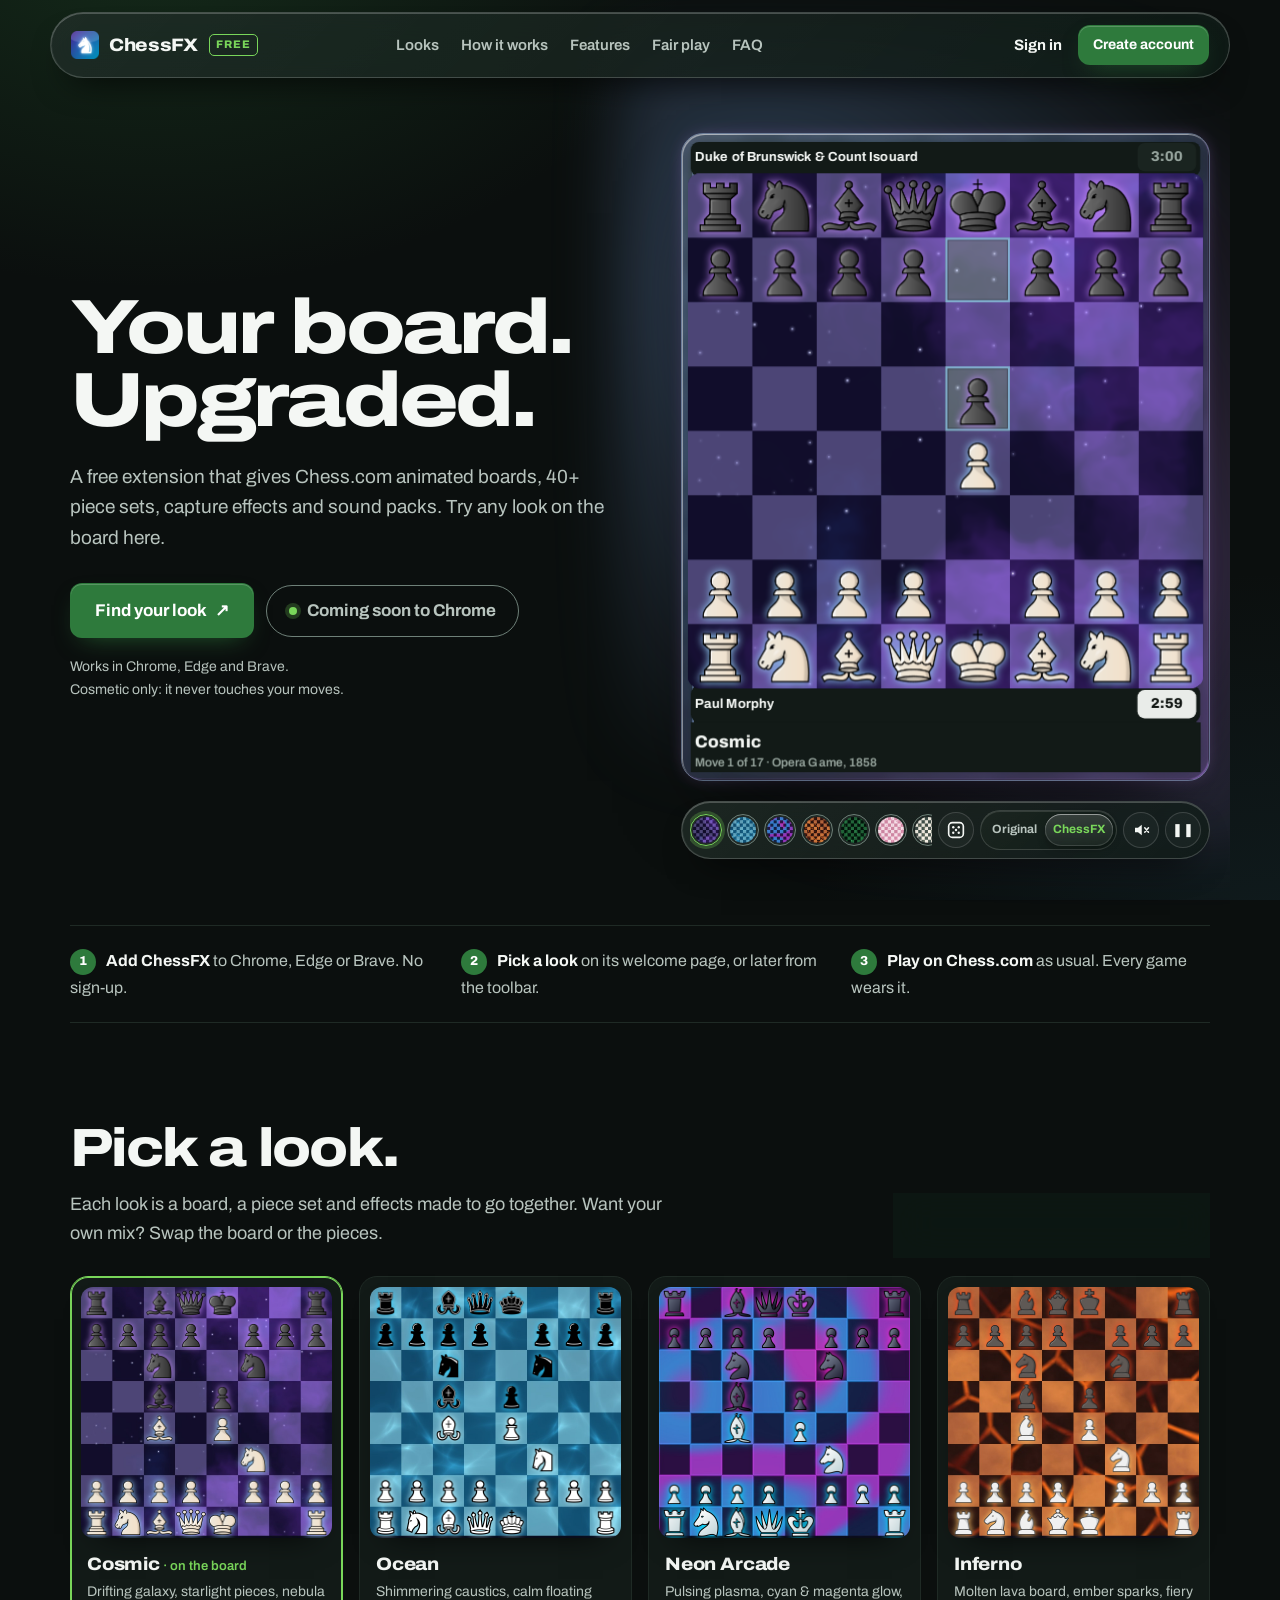
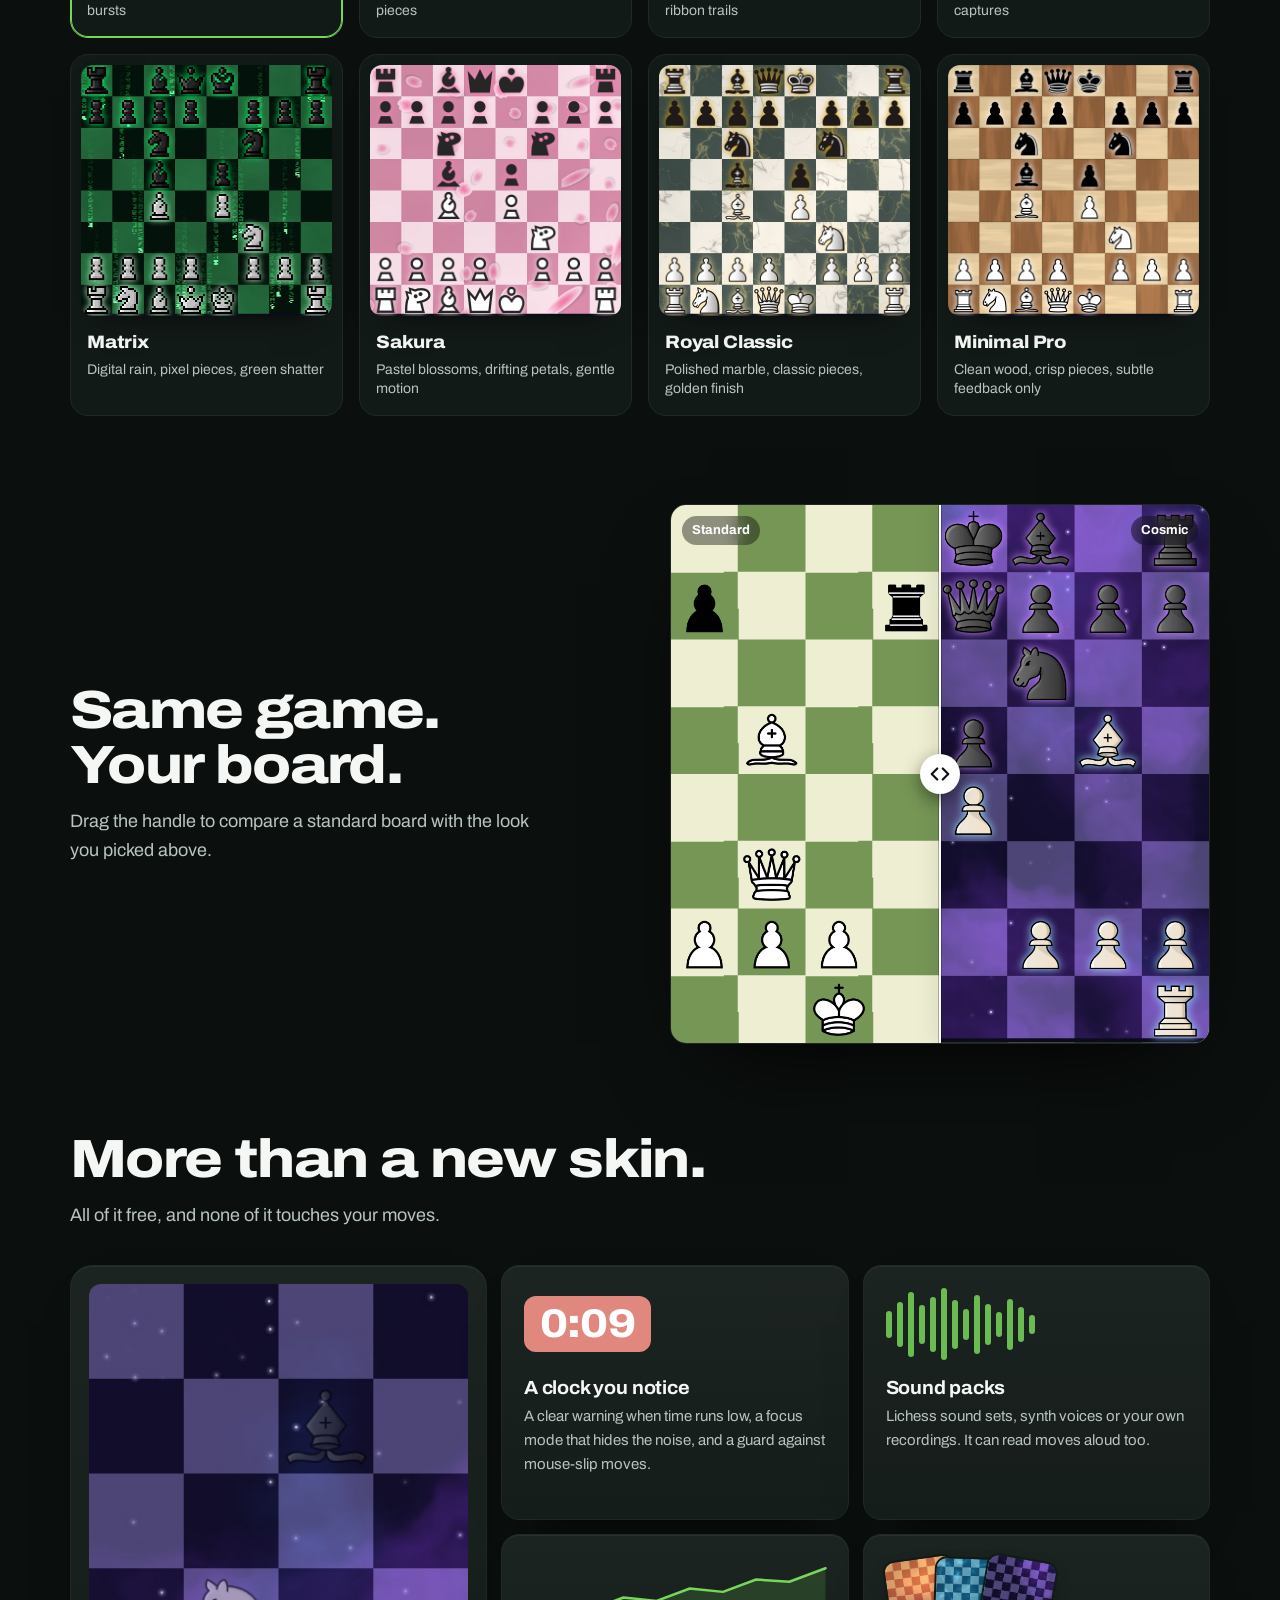
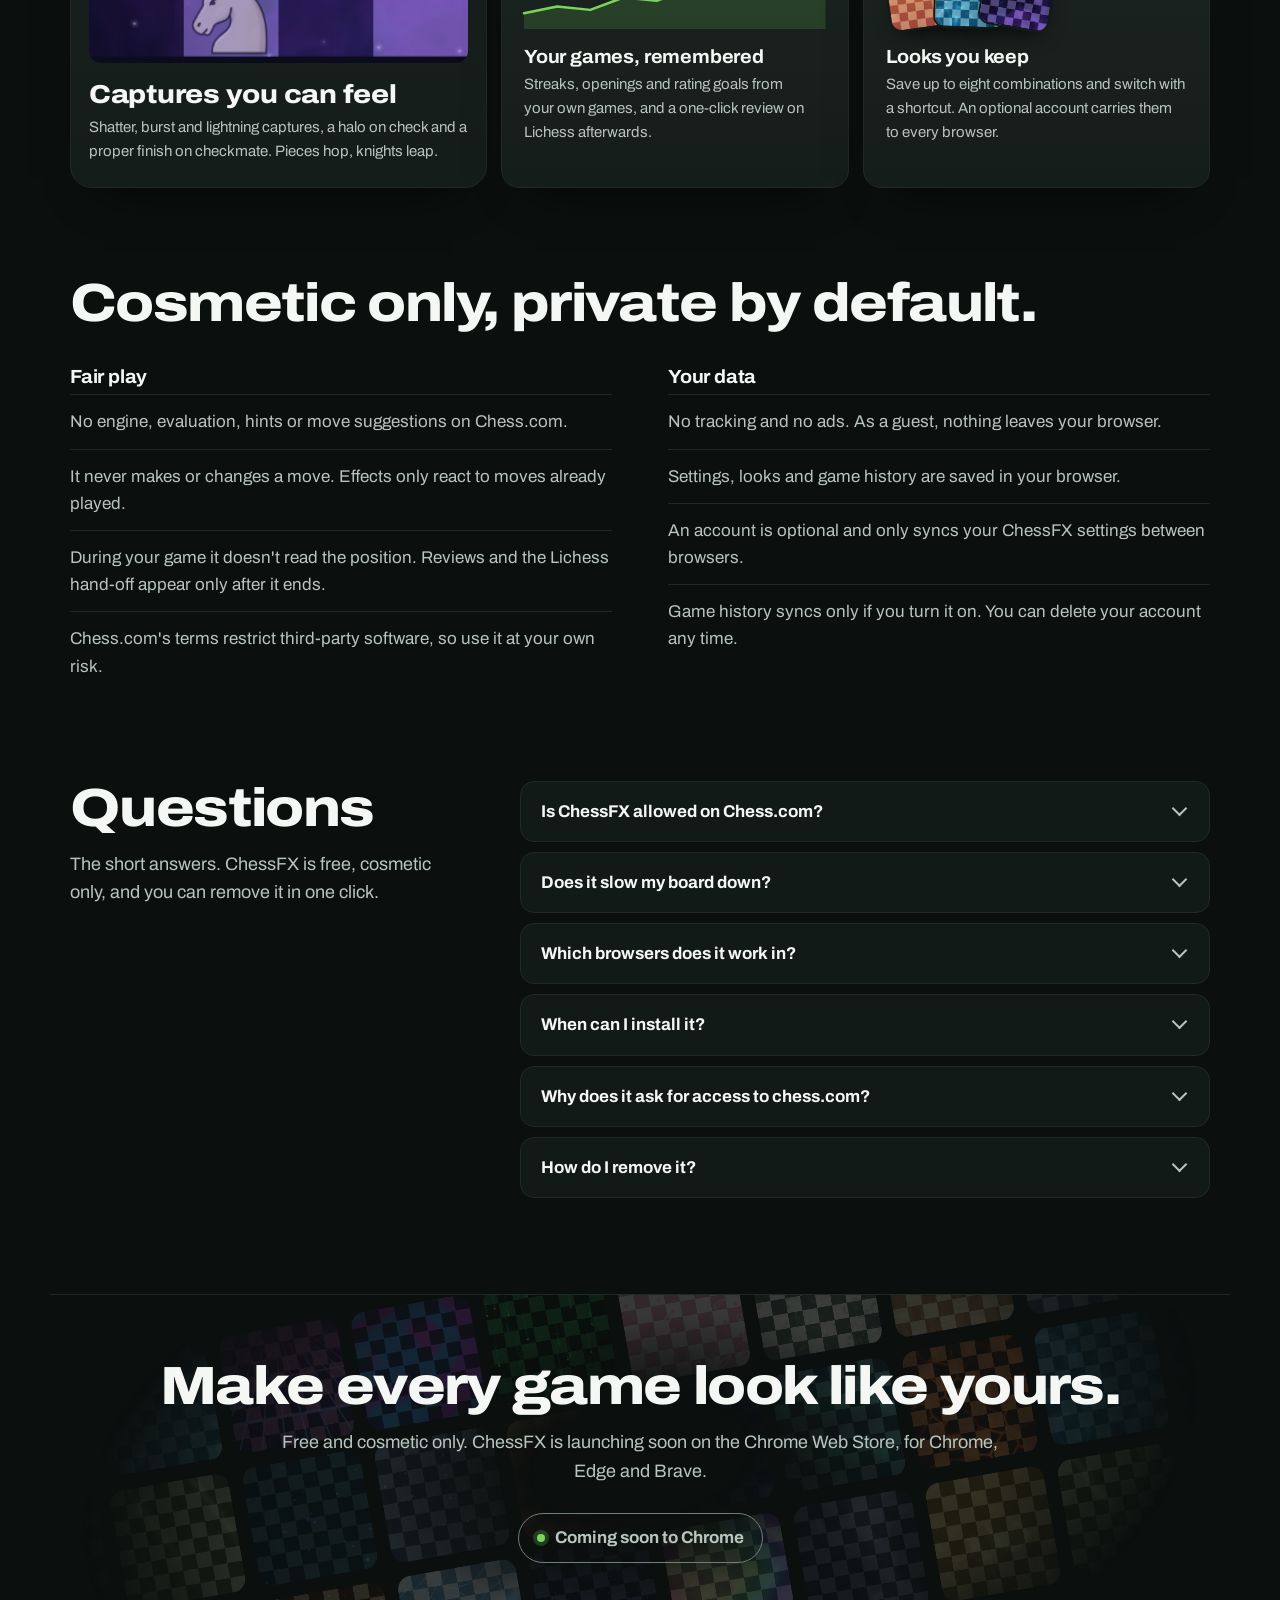
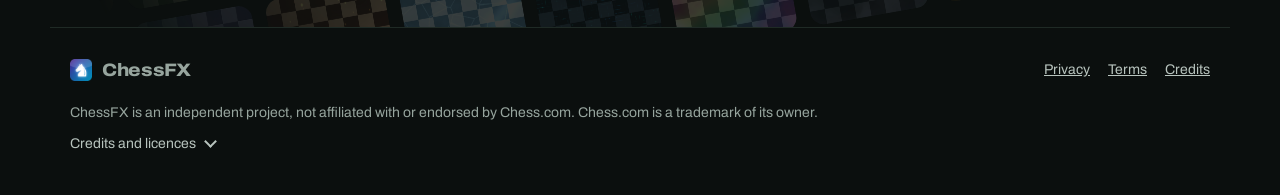
==== commit 3c089e5b: "Liquid glass: the board as a glass tablet, a glass control dock, a floating glass nav and tabs Desig" ====
--- a/index.html
+++ b/index.html
@@ -17,13 +17,21 @@
 <script>document.documentElement.classList.add('js')</script>
 <link rel="preload" as="image" href="assets/boards/galaxy.jpg" fetchpriority="high">
 <link rel="preload" as="font" type="font/woff2" href="fonts/archivo-var.woff2" crossorigin>
-<link rel="stylesheet" href="assets/tokens.css?v=25">
-<link rel="stylesheet" href="site.css?v=25">
+<link rel="stylesheet" href="assets/tokens.css?v=27">
+<link rel="stylesheet" href="site.css?v=27">
 <script type="application/ld+json">
 {"@context":"https://schema.org","@type":"SoftwareApplication","name":"ChessFX","applicationCategory":"BrowserApplication","operatingSystem":"Chrome, Edge, Brave","offers":{"@type":"Offer","price":"0","priceCurrency":"USD"},"description":"Animated boards, piece sets, effects and sounds for Chess.com. Cosmetic only."}
 </script>
 </head>
 <body>
+<svg class="glass-filters" xmlns="http://www.w3.org/2000/svg" width="0" height="0" aria-hidden="true" focusable="false">
+  <defs>
+    <filter id="glassRefraction" x="0" y="0" width="100%" height="100%" color-interpolation-filters="sRGB">
+      <feTurbulence type="fractalNoise" baseFrequency=".018 .035" numOctaves="1" seed="8" result="rimMap"/>
+      <feDisplacementMap in="SourceGraphic" in2="rimMap" scale="14" xChannelSelector="R" yChannelSelector="G"/>
+    </filter>
+  </defs>
+</svg>
 <a class="skip" href="#main">Skip to content</a>
 <header class="nav">
   <a class="brand" href="#top" aria-label="ChessFX home"><img src="assets/icon.png" alt="" width="28" height="28"><b>ChessFX</b><span class="tag">Free</span></a>
@@ -47,9 +55,10 @@
     </div>
 
     <div class="stage" aria-label="Live preview">
+      <div class="glow" aria-hidden="true"></div>
       <div class="board-wrap">
-      <div class="glow" aria-hidden="true"></div>
       <figure class="board-card">
+        <span class="glass-rim" aria-hidden="true"></span>
         <div class="pbar" aria-hidden="true"><span class="pname"><span class="pfull">Duke of Brunswick &amp; Count Isouard</span><span class="pshort">Brunswick &amp; Isouard</span></span><span class="caps" id="capsW"></span><span class="clock" id="clockB">3:00</span></div>
         <div class="board" id="board" role="img" aria-label="Live preview of the Cosmic look playing the Opera Game">
           <img class="poster" id="poster" src="assets/boards/galaxy.jpg" alt="" width="800" height="800" fetchpriority="high">
@@ -62,20 +71,21 @@
         <div class="pbar" aria-hidden="true"><span class="pname">Paul Morphy</span><span class="caps" id="capsB"></span><span class="clock" id="clockW">3:00</span></div>
         <figcaption class="board-bar">
           <span class="look-name"><span id="lookName">Cosmic</span><small id="moveCap" aria-hidden="true">The Opera Game, 1858</small></span>
+        </figcaption>
+        <span class="glare" aria-hidden="true"></span>
+        <!-- The card's back, seen while it spins: the current look with the ChessFX mark. -->
+        <div class="card-back" aria-hidden="true"><img id="backImg" src="assets/boards/galaxy.jpg" alt="" width="400" height="400" loading="lazy"><span class="cb-mark"><img src="assets/icon.png" alt="" width="52" height="52"><b>ChessFX</b><span id="backName">Cosmic</span></span></div>
+      </figure>
+      </div>
+      <div class="glass-dock" role="group" aria-label="Preview controls">
+        <div class="chips" id="chips" role="group" aria-label="Try a look"></div>
           <span class="seg" role="group" aria-label="Compare">
             <button type="button" id="mOriginal" aria-pressed="false">Original</button>
             <button type="button" id="mFx" aria-pressed="true">ChessFX</button>
           </span>
           <button type="button" id="sound" class="icon-btn" aria-pressed="false" aria-label="Sound" title="Turn sound on"><svg viewBox="0 0 24 24" aria-hidden="true"><path class="spk" d="M4 9v6h4l5 4V5L8 9z"/><path class="on" d="M16.5 8.5a5 5 0 0 1 0 7M19 6a8.5 8.5 0 0 1 0 12"/><path class="off" d="M17 9l5 6M22 9l-5 6"/></svg></button>
           <button type="button" id="pause" class="icon-btn" aria-pressed="false" aria-label="Pause the preview">❚❚</button>
-        </figcaption>
-        <span class="glare" aria-hidden="true"></span>
-        <!-- The card's back, seen while it spins: the current look with the ChessFX mark. -->
-        <div class="card-back" aria-hidden="true"><img id="backImg" src="assets/boards/galaxy.jpg" alt="" width="400" height="400" loading="lazy"><span class="cb-mark"><img src="assets/icon.png" alt="" width="52" height="52"><b>ChessFX</b><span id="backName">Cosmic</span></span></div>
-      </figure>
-      <img class="hero-piece" id="heroPiece" src="assets/pieces/maestro/wN.png" alt="" width="256" height="256" aria-hidden="true">
-      </div>
-      <div class="chips" id="chips" role="group" aria-label="Try a look"></div>
+      </div>
       <p class="apply-row" id="applyRow" hidden><button type="button" class="btn btn-go" id="applyBtn">Apply to my ChessFX</button><span id="applyMsg" role="status" aria-live="polite"></span></p>
     </div>
   </section>
@@ -98,6 +108,7 @@
         <p class="sub">Each look is a board, a piece set and effects made to go together. Want your own mix? Swap the board or the pieces.</p>
       </div>
       <div class="tabs" role="tablist" aria-label="Browse looks, boards or pieces">
+        <span class="tab-lens" aria-hidden="true"></span>
         <button type="button" role="tab" id="tabLooks" aria-controls="pLooks" aria-selected="true">Looks <small>8</small></button>
         <button type="button" role="tab" id="tabBoards" aria-controls="pBoards" aria-selected="false" tabindex="-1">Boards <small>21</small></button>
         <button type="button" role="tab" id="tabPieces" aria-controls="pPieces" aria-selected="false" tabindex="-1">Pieces <small>8</small></button>
@@ -219,13 +230,13 @@
   <details id="credits" class="credits"><summary>Credits and licences</summary><p>Piece sets shown on this page come from the Lichess project and their authors:</p><ul id="creditList"></ul><p>Typeface: Archivo by Omnibus-Type, under the SIL Open Font License 1.1 (<a href="fonts/OFL.txt">licence</a>).</p></details>
 </footer>
 
-<script src="assets/data.js?v=25"></script>
-<script src="assets/shaders.js?v=25"></script>
-<script src="assets/catalog.js?v=25"></script>
-<script src="assets/presets.js?v=25"></script>
-<script src="assets/settings.js?v=25"></script>
-<script src="assets/cloud-config.js?v=25"></script>
-<script src="auth.js?v=25"></script>
-<script src="site.js?v=25" defer></script>
+<script src="assets/data.js?v=27"></script>
+<script src="assets/shaders.js?v=27"></script>
+<script src="assets/catalog.js?v=27"></script>
+<script src="assets/presets.js?v=27"></script>
+<script src="assets/settings.js?v=27"></script>
+<script src="assets/cloud-config.js?v=27"></script>
+<script src="auth.js?v=27"></script>
+<script src="site.js?v=27" defer></script>
 </body>
 </html>
--- a/site.css
+++ b/site.css
@@ -1,6 +1,6 @@
 /* ChessFX website. Colours, radii and type come from the extension's own tokens (assets/tokens.css, html.cfx-app). */
 * { box-sizing: border-box; }
-html { scroll-behavior: smooth; scroll-padding-top: 80px; }
+html { scroll-behavior: smooth; }
 body { margin: 0; background: var(--cfx-env, var(--cfx-ink-0)); background-attachment: fixed; color: var(--cfx-text); font: 400 16px/1.6 var(--cfx-font); -webkit-font-smoothing: antialiased; }
 a { color: inherit; }
 h1, h2, h3 { margin: 0; letter-spacing: -.025em; line-height: 1.05; }
@@ -18,8 +18,6 @@
 .btn-lg { min-height: 52px; padding: 13px 24px; font-size: 17px; }
 
 /* Nav */
-.nav { position: sticky; top: 0; z-index: 20; display: flex; align-items: center; gap: 24px; padding: 12px max(20px, calc((100% - 1180px) / 2)); background: color-mix(in srgb, var(--cfx-ink-0) 82%, transparent); border-bottom: 1px solid var(--cfx-line); }
-@supports (backdrop-filter: blur(1px)) { .nav { backdrop-filter: blur(14px); } }
 .brand { display: inline-flex; align-items: center; gap: 10px; text-decoration: none; font-size: 18px; }
 .nav nav { display: flex; gap: 22px; margin-left: auto; }
 .nav nav a { color: var(--cfx-text-2); text-decoration: none; font-weight: 600; font-size: 15px; }
@@ -50,9 +48,8 @@
 #fx { pointer-events: none; }
 .board-bar { display: flex; align-items: center; gap: 12px; padding: 12px 4px 2px; }
 .look-name { font-weight: 800; font-size: 17px; margin-right: auto; }
-.seg { display: inline-flex; padding: 3px; border-radius: 10px; background: var(--cfx-ink-2); border: 1px solid var(--cfx-line); }
-.seg button { min-height: 32px; padding: 4px 12px; border: 0; border-radius: 8px; background: none; color: var(--cfx-text-2); font: inherit; font-weight: 700; font-size: 14px; cursor: pointer; }
-.seg button[aria-pressed="true"] { background: var(--cfx-go); color: var(--cfx-on-go); }
+.seg { display: inline-flex; padding: 3px; }
+.seg button { min-height: 32px; padding: 4px 12px; border: 0; background: none; color: var(--cfx-text-2); font: inherit; font-weight: 700; font-size: 14px; cursor: pointer; }
 .icon-btn { width: 40px; height: 40px; border-radius: 10px; border: 1px solid var(--cfx-line-strong); background: var(--cfx-ink-2); color: var(--cfx-text); font-size: 13px; cursor: pointer; }
 .chips { display: flex; flex-wrap: wrap; gap: 8px; }
 .chip { display: inline-flex; align-items: center; gap: 8px; min-height: 40px; padding: 4px 14px 4px 4px; border-radius: 999px; border: 1px solid var(--cfx-line-strong); background: var(--cfx-ink-1); color: var(--cfx-text); font: inherit; font-weight: 700; font-size: 14px; cursor: pointer; }
@@ -96,7 +93,6 @@
   .hero { grid-template-columns: 1fr; gap: 36px; padding-top: 40px; }
 }
 @media (max-width: 620px) {
-  .nav nav { display: none; }
   .nav-cta { margin-left: auto; }
   .gallery { grid-template-columns: repeat(2, 1fr); }
   .lede { font-size: 17px; }
@@ -115,7 +111,7 @@
 .doc h2 { font-size: 21px; margin: 32px 0 8px; }
 .doc p, .doc li { color: var(--cfx-text-2); }
 
-/* ===== chessskins-style header, hero and accounts (council: keep the live board, add a hero piece) ===== */
+/* ===== chessskins-style header, hero and accounts ===== */
 .tag { margin-left: 2px; padding: 1px 6px; border: 1px solid var(--cfx-accent); border-radius: 5px; color: var(--cfx-accent); font-size: 11px; font-weight: 800; letter-spacing: .08em; text-transform: uppercase; }
 .nav nav { margin-left: auto; margin-right: auto; }
 .acct { display: flex; align-items: center; gap: 16px; }
@@ -132,10 +128,6 @@
 .glow { position: absolute; inset: -12% -18% -6% -10%; z-index: -1; pointer-events: none; background: radial-gradient(closest-side, color-mix(in srgb, var(--cfx-accent) 26%, transparent), transparent 75%); filter: blur(10px); }
 .board-card { transform: rotateY(-9deg) rotateX(4deg); transform-origin: 60% 50%; transition: transform .6s var(--cfx-ease, ease); }
 .stage:hover .board-card { transform: rotateY(-4deg) rotateX(2deg); }
-.hero-piece { position: absolute; left: -11%; bottom: 9%; width: 30%; height: auto; pointer-events: none; filter: drop-shadow(0 26px 30px rgba(0, 0, 0, .65)) drop-shadow(0 0 22px color-mix(in srgb, var(--cfx-accent) 45%, transparent)); animation: float 5s ease-in-out infinite; }
-@keyframes float { 50% { transform: translateY(-14px) rotate(-3deg); } }
-/* The floating piece sits on the board card's lower-left corner: the caption starts after it. */
-.stage .board-bar { padding-left: 21%; }
 .apply-row { display: flex; flex-wrap: wrap; align-items: center; gap: 12px; margin: 0; color: var(--cfx-text-2); font-size: 14px; }
 
 /* My Account */
@@ -176,38 +168,28 @@
 @media (max-width: 920px) {
   .hero { min-height: 0; }
   .board-card, .stage:hover .board-card { transform: none; }
-  .hero-piece { width: 22%; left: -3%; bottom: 12%; }
-  .stage .board-bar { padding-left: 18%; }
   .me-grid { grid-template-columns: 1fr; }
 }
 @media (max-width: 620px) {
   .acct .nav-link { display: none; }
-  .hero-piece { display: none; }
-  .stage .board-bar { padding-left: 4px; }
-}
-@media (prefers-reduced-motion: reduce) { .hero-piece { animation: none; } .board-card { transition: none; } }
+}
+@media (prefers-reduced-motion: reduce) { .board-card { transition: none; } }
 @media (max-width: 620px) { .nav-cta { white-space: nowrap; padding: 8px 12px; font-size: 13px; } .tag { display: none; } }
 
 /* ===== Fixes and finish ===== */
 [hidden] { display: none !important; }
 /* The glow behind the board stays inside the hero (it used to widen the page below 1300px). */
 .hero { overflow-x: clip; }
-/* The knight sits on the board card's lower-left corner, clear of the look buttons. */
 .board-wrap { position: relative; }
-.hero-piece { left: -15%; bottom: -2%; width: 24%; }
-@media (max-width: 1100px) { .hero-piece { left: -13%; width: 21%; bottom: -2%; } }
-@media (max-width: 920px) { .hero-piece { width: 17%; left: -1%; bottom: -1%; } .stage .board-bar { padding-left: 17%; } }
 .btn[aria-disabled="true"] { cursor: default; }
 .btn:active:not([aria-disabled="true"]) { transform: translateY(1px); }
-.nav { transition: background-color .3s, box-shadow .3s; }
-.nav.scrolled { background: color-mix(in srgb, var(--cfx-ink-0) 94%, transparent); box-shadow: 0 10px 30px -18px rgba(0, 0, 0, .9); }
 
 /* Last move: the two squares glow under the pieces and glide to each new move. */
 .marks { pointer-events: none; }
 .marks i { position: absolute; width: 12.5%; height: 12.5%; background: color-mix(in srgb, var(--glow-w, #fff) 30%, rgb(255 214 64 / .18)); box-shadow: inset 0 0 0 2px color-mix(in srgb, var(--glow-w, #fff) 70%, transparent), inset 0 0 0 3px rgb(0 0 0 / .28); left: 0; top: 0; transition: transform .32s cubic-bezier(.2, .8, .2, 1); }
 
 /* ===== The one orchestrated moment: the page loads ===== */
-/* Headline lines rise in turn while the board card settles in, the pieces set up rank by rank, the knight lands. */
+/* Headline lines rise in turn while the board card settles in, the pieces set up rank by rank. */
 .js .hero-copy > * { animation: rise .9s cubic-bezier(.2, .8, .2, 1) backwards; }
 .js .hero-copy > :nth-child(2) { animation-delay: .08s; }
 .js .hero-copy > :nth-child(3) { animation-delay: .2s; }
@@ -218,8 +200,6 @@
 @keyframes settle { from { opacity: 0; transform: translateY(26px) rotateY(-18deg) rotateX(10deg) scale(.96); } }
 .pieces img.set { animation: set .55s cubic-bezier(.3, 1.35, .5, 1) var(--d, 0s) backwards; }
 @keyframes set { from { opacity: 0; translate: 0 -55%; } }
-.js .hero-piece { animation: land .9s cubic-bezier(.3, 1.3, .5, 1) 1.5s backwards, float 5s ease-in-out 2.4s infinite; }
-@keyframes land { from { opacity: 0; translate: -18px -46px; rotate: -14deg; } }
 .js .chips { animation: rise .8s cubic-bezier(.2, .8, .2, 1) 1.1s backwards; }
 
 /* ===== Motion that answers what you do ===== */
@@ -252,17 +232,14 @@
 .faq details[open] { border-color: var(--cfx-line-strong); }
 
 @media (prefers-reduced-motion: reduce) {
-  .js .hero-copy > *, .js .board-card, .js .hero-piece, .js .chips, .pieces img.set, .board.swap::after, .board.swap .pieces img, .board.swap #shader, .board.swap .poster, .hero-piece.swap { animation: none; }
+  .js .hero-copy > *, .js .board-card, .js .chips, .pieces img.set, .board.swap::after, .board.swap .pieces img, .board.swap #shader, .board.swap .poster { animation: none; }
   .flat { transition: none; }
   .marks i, .faq details::details-content, .faq summary::after { transition: none; }
 }
 
 /* ===== Council round 1 ===== */
-/* The knight answers a look switch like the board does. */
-.js .hero-piece.swap { animation: pop .45s cubic-bezier(.3, 1.4, .5, 1), float 5s ease-in-out .45s infinite; }
-/* Header: one line at every width (links hide below 900px, account actions stay on the right). */
+/* Header labels stay on one line. */
 .nav-link, .nav-cta, .acct a, .acct button, .nav nav a { white-space: nowrap; }
-@media (max-width: 900px) { .nav nav { display: none; } .acct { margin-left: auto; } }
 /* Tablets: the board card stays a comfortable size instead of filling the width. */
 @media (min-width: 621px) and (max-width: 920px) { .stage { width: 100%; max-width: 560px; justify-self: center; } }
 /* Look names never break inside a button. */
@@ -284,10 +261,6 @@
   .marks i { outline: 2px solid Highlight; outline-offset: -2px; }
 }
 @media (prefers-reduced-motion: reduce) { .btn, .credits summary::after { transition: none; } }
-/* Tablets: the knight sits a little further out so the a1 rook stays readable. Narrow phones: tighter stats. */
-@media (min-width: 621px) and (max-width: 920px) { .hero-piece { left: -3.5%; bottom: -2%; width: 16%; } .stage .board-bar { padding-left: 15%; } }
-/* Phones: no knight, so the caption bar needs no room for it. */
-@media (max-width: 620px) { .stage .board-bar { padding-left: 4px; } }
 
 /* ===== UX research pass (council-approved) ===== */
 /* No announcement bar any more: the hero fills the screen under the 65px header. */
@@ -316,7 +289,7 @@
   .board-bar .seg { flex: 1; }
   .board-bar .seg button { flex: 1; }
 }
-/* Desktop: 2px more for the caption. Small laptops (921-1100px, where the knight takes a fifth of the bar): two rows, like phones. */
+/* Desktop: 2px more for the caption. Small laptops (921-1100px): two rows, like phones. */
 .board-bar { column-gap: 10px; }
 @media (min-width: 921px) and (max-width: 1100px) {
   .board-bar { flex-wrap: wrap; row-gap: 8px; }
@@ -563,20 +536,15 @@
 .cb-mark img { width: 64px; height: 64px; margin-bottom: 8px; border-radius: 16px; box-shadow: 0 14px 34px rgba(0, 0, 0, .6); }
 .cb-mark b { font-stretch: 125%; font-weight: 800; font-size: 36px; line-height: 1; letter-spacing: -.03em; }
 #backName { color: var(--cfx-text); font-weight: 600; opacity: .85; }
-/* The knight drifts against the card's lean and turns to face the pointer. */
-.hero-piece { translate: var(--kx, 0px) var(--ky, 0px); transition: scale .35s cubic-bezier(.3, 1.4, .5, 1); }
-.hero-piece.face-right { scale: -1 1; }
 @media (max-width: 920px) { .board-card, .stage:hover .board-card { --rx: 0deg; --ry: 0deg; } }
-@media (prefers-reduced-motion: reduce) { .hero-piece { transition: none; } }
 
 /* ===== Looks: the presets first; Boards and Pieces tabs to mix your own ===== */
 .looks-head { display: flex; flex-wrap: wrap; align-items: flex-end; justify-content: space-between; gap: 20px 40px; }
 .looks-head .sub { max-width: 34em; }
-.tabs { display: inline-flex; flex: none; padding: 4px; border-radius: 14px; border: 1px solid var(--cfx-line); background: var(--cfx-ink-1); }
-.tabs [role="tab"] { min-height: 40px; padding: 6px 16px; border: 0; border-radius: 10px; background: none; color: var(--cfx-text-2); font: inherit; font-weight: 700; font-size: 15px; cursor: pointer; transition: background-color .2s, color .2s; }
+.tabs { display: inline-flex; flex: none; padding: 4px; }
+.tabs [role="tab"] { min-height: 40px; padding: 6px 16px; border: 0; background: none; color: var(--cfx-text-2); font: inherit; font-weight: 700; font-size: 15px; cursor: pointer; transition: color .2s; }
 .tabs [role="tab"]:hover { color: var(--cfx-text); }
 .tabs [role="tab"] small { margin-left: 6px; color: var(--cfx-text-3); font-size: 13px; font-weight: 600; font-variant-numeric: tabular-nums; }
-.tabs [aria-selected="true"] { background: var(--cfx-ink-3); color: var(--cfx-text); }
 .panel { margin-top: 28px; }
 .panel-note { margin: 0 0 16px; color: var(--cfx-text-2); font-size: 15px; }
 .panel .gallery, .panel .sets { margin-top: 0; }
@@ -636,8 +604,6 @@
 .stage .chip:hover img { transform: scale(1.08); }
 .stage .chip img { transition: transform .2s; }
 
-/* Council polish (visual). The header's logo lines up with the page's content edge. */
-.nav { padding-inline: max(20px, calc((100% - 1140px) / 2)); }
 /* Primary buttons: a soft lit edge and glow instead of the game-style lip. */
 .btn-go { box-shadow: inset 0 1px 0 rgba(255, 255, 255, .2), 0 10px 26px -12px color-mix(in srgb, var(--cfx-go) 75%, transparent); }
 /* Feature cards: a faint lit surface and a top highlight, so they read as objects rather than flat boxes. */
@@ -661,3 +627,78 @@
   .stage .chip { width: 44px; height: 44px; }
   .linkbtn { min-height: 44px; }
 }
+
+/* ===== Liquid glass (step 1) ===== */
+.hero { --tint: #a98dff; --tint2: #61dfff; }
+.glass-filters { position: absolute; pointer-events: none; }
+.stage { gap: 20px; }
+.stage .glow { inset: -12% -12% 2%; background: radial-gradient(ellipse at 22% 30%, color-mix(in srgb, var(--tint) 30%, transparent), transparent 65%), radial-gradient(ellipse at 85% 65%, color-mix(in srgb, var(--tint2) 24%, transparent), transparent 65%); filter: blur(32px); }
+/* Filters live on a childless rim, never on the preserve-3d card or its sharp content planes. */
+.board-card { background: transparent; border-color: color-mix(in srgb, var(--tint) 28%, #ffffff38); box-shadow: 0 40px 90px -40px #000, 0 0 18px -6px color-mix(in srgb, var(--tint2) 45%, transparent), inset 0 1px 0 #ffffff70; }
+.board-card::before { content: ''; position: absolute; inset: 11px; border-radius: 12px; background: var(--cfx-ink-1); transform: translateZ(0); backface-visibility: hidden; pointer-events: none; }
+.board-card::after { content: ''; position: absolute; inset: 11px; border: 1px solid transparent; border-top-color: #ffffff80; border-left-color: color-mix(in srgb, var(--tint) 55%, #ffffff55); border-radius: 12px; transform: translateZ(2px); backface-visibility: hidden; pointer-events: none; }
+.glass-rim { position: absolute; inset: 0; border-radius: inherit; pointer-events: none; transform: translateZ(1px); background: linear-gradient(135deg, #ffffff26, color-mix(in srgb, var(--tint) 16%, transparent) 40%, color-mix(in srgb, var(--tint2) 20%, transparent)); box-shadow: inset 1px 1px 0 #ffffff8c, inset -1px -1px 0 color-mix(in srgb, var(--tint2) 45%, transparent);
+  clip-path: polygon(evenodd, 0 0, 100% 0, 100% 100%, 0 100%, 0 0, 12px 12px, 12px calc(100% - 12px), calc(100% - 12px) calc(100% - 12px), calc(100% - 12px) 12px, 12px 12px);
+  -webkit-backdrop-filter: blur(6px) saturate(1.5); backdrop-filter: blur(6px) saturate(1.5); }
+/* Exactly one surface uses refraction, clipped to the 12px perimeter. Other engines keep the frost above. */
+.glass-refract .glass-rim { backdrop-filter: url(#glassRefraction) blur(6px) saturate(1.5); }
+.board-card > .pbar, .board-card > .board-bar { background: var(--cfx-ink-1); }
+.board-card > .pbar { border-radius: 8px; }
+.board-card > .pbar:first-of-type { padding-top: 0; }
+.stage .board-bar { padding: 10px 4px 3px; }
+.stage .board-bar::after { content: none; }
+.stage .look-name { flex: 1 1 auto; }
+.glare { background: radial-gradient(ellipse at var(--gx, 50%) var(--gy, 30%), #ffffff42, color-mix(in srgb, var(--tint) 10%, transparent) 22%, transparent 48%), linear-gradient(125deg, #ffffff0a, transparent 32%, color-mix(in srgb, var(--tint2) 5%, transparent) 75%, transparent); }
+.glass-dock { display: flex; align-items: center; gap: 6px; min-width: 0; padding: 8px; border-radius: 999px; border: 1px solid #ffffff30; background: linear-gradient(135deg, #ffffff12, #ffffff03), rgb(13 25 20 / .78); -webkit-backdrop-filter: blur(18px) saturate(1.6); backdrop-filter: blur(18px) saturate(1.6); box-shadow: inset 0 1px 0 #ffffff38, inset 1px 0 0 #ffffff14, 0 18px 36px -20px #000; }
+html.js .stage .glass-dock .chips { min-height: 40px; }
+.stage .glass-dock .chips { flex: 1 1 0; min-width: 44px; justify-content: safe center; gap: 5px; padding: 4px; animation: none; }
+.stage .glass-dock .chip { width: 32px; height: 32px; background: #ffffff08; }
+.stage .glass-dock .chip img { width: 26px; height: 26px; }
+.glass-dock .seg { flex: none; }
+.glass-dock .seg button { padding-inline: 8px; border-radius: 999px; font-size: 12px; }
+.glass-dock .icon-btn, .stage .glass-dock .chip-dice { flex: none; width: 36px; height: 36px; min-height: 36px; margin: 0; padding: 0; border-radius: 50%; background: #ffffff08; border-color: #ffffff26; align-self: center; }
+.glass-dock .chip-dice .dice-label { position: absolute; width: 1px; height: 1px; overflow: hidden; clip: rect(0 0 0 0); white-space: nowrap; }
+.glass-dock #sound, .glass-dock #pause { order: 0; margin: 0; }
+/* Compact columns and phones wrap within the same dock; all eight swatches stay available. */
+@container (max-width: 420px) {
+  .glass-dock { flex-wrap: wrap; justify-content: center; border-radius: 26px; }
+  .stage .glass-dock .chips { flex-basis: 100%; flex-wrap: wrap; overflow: visible; }
+}
+@media (pointer: coarse) {
+  .stage .glass-dock .chip { width: 44px; height: 44px; }
+  .glass-dock .icon-btn, .stage .glass-dock .chip-dice { width: 44px; height: 44px; min-height: 44px; }
+  .glass-dock .seg button { min-height: 40px; }
+}
+@media (prefers-reduced-motion: reduce) { .glare { transition: none; } }
+@media (forced-colors: active) { .glass-dock, .glass-rim { border: 1px solid CanvasText; } .stage .glow { display: none; } }
+
+/* ===== Liquid glass (step 2) ===== */
+/* Leave room for the capsule's top gap, height and focus outline at anchor destinations. */
+html { scroll-padding-top: 100px; }
+.nav { position: sticky; top: 12px; z-index: 20; display: flex; align-items: center; gap: 24px; width: calc(100% - 24px); max-width: 1180px; margin: 12px auto 0; padding: 12px 20px; border-radius: 999px; border: 1px solid #ffffff30; background: linear-gradient(135deg, #ffffff12, #ffffff03), rgb(13 25 20 / .82); -webkit-backdrop-filter: blur(18px) saturate(1.6); backdrop-filter: blur(18px) saturate(1.6); box-shadow: inset 0 1px 0 #ffffff38, inset 1px 0 0 #ffffff14, 0 18px 36px -20px #000; transition: background-color .3s; }
+.nav.scrolled { background-color: rgb(13 25 20 / .9); }
+.nav .brand { flex: none; }
+.nav .acct { margin-left: auto; flex: none; }
+
+/* Both segmented controls share a frosted track and a softly raised, highlighted lens. */
+.tabs, .glass-dock .seg { border-radius: 999px; border: 1px solid #ffffff26; background: linear-gradient(135deg, #ffffff0d, #ffffff03), rgb(13 25 20 / .78); -webkit-backdrop-filter: blur(18px) saturate(1.6); backdrop-filter: blur(18px) saturate(1.6); box-shadow: inset 0 1px 0 #ffffff20; }
+.tabs { position: relative; isolation: isolate; max-width: 100%; }
+.tabs [role="tab"], .seg button { border-radius: 999px; }
+.tabs [role="tab"] { position: relative; z-index: 1; min-width: 0; }
+.tab-lens, .tabs:not(.lens-ready) [aria-selected="true"], .glass-dock .seg button[aria-pressed="true"] { background: linear-gradient(180deg, #ffffff24, #ffffff0b); box-shadow: inset 0 1px 0 #ffffff66, inset 0 0 0 1px #ffffff24, 0 3px 8px #00000040; }
+.tabs [aria-selected="true"], .tabs [aria-selected="true"] small, .glass-dock .seg button[aria-pressed="true"] { color: var(--cfx-accent); }
+.tab-lens { position: absolute; top: 4px; bottom: 4px; left: 0; border-radius: 999px; pointer-events: none; visibility: hidden; }
+.lens-ready .tab-lens { visibility: visible; transition: transform .28s cubic-bezier(.2, .8, .2, 1), width .28s cubic-bezier(.2, .8, .2, 1); }
+/* Hide section links before they crowd the auth actions, including extension Settings. */
+@media (max-width: 1100px) { .nav nav { display: none; } }
+@media (max-width: 620px) {
+  .nav { top: 10px; width: calc(100% - 20px); margin-top: 10px; padding: 8px 12px; gap: 10px; }
+  .nav > .nav-link { display: none; }
+}
+@media (prefers-reduced-motion: reduce) { .nav, .lens-ready .tab-lens, .tabs [role="tab"], .glass-dock .seg button { transition: none; } }
+@media (forced-colors: active) {
+  .nav, .tabs, .glass-dock .seg { border: 1px solid CanvasText; }
+  .tab-lens { display: none; }
+  .tabs [aria-selected="true"], .glass-dock .seg button[aria-pressed="true"] { background: Highlight; color: HighlightText; box-shadow: none; forced-color-adjust: none; }
+  .tabs [aria-selected="true"] small { color: inherit; }
+}
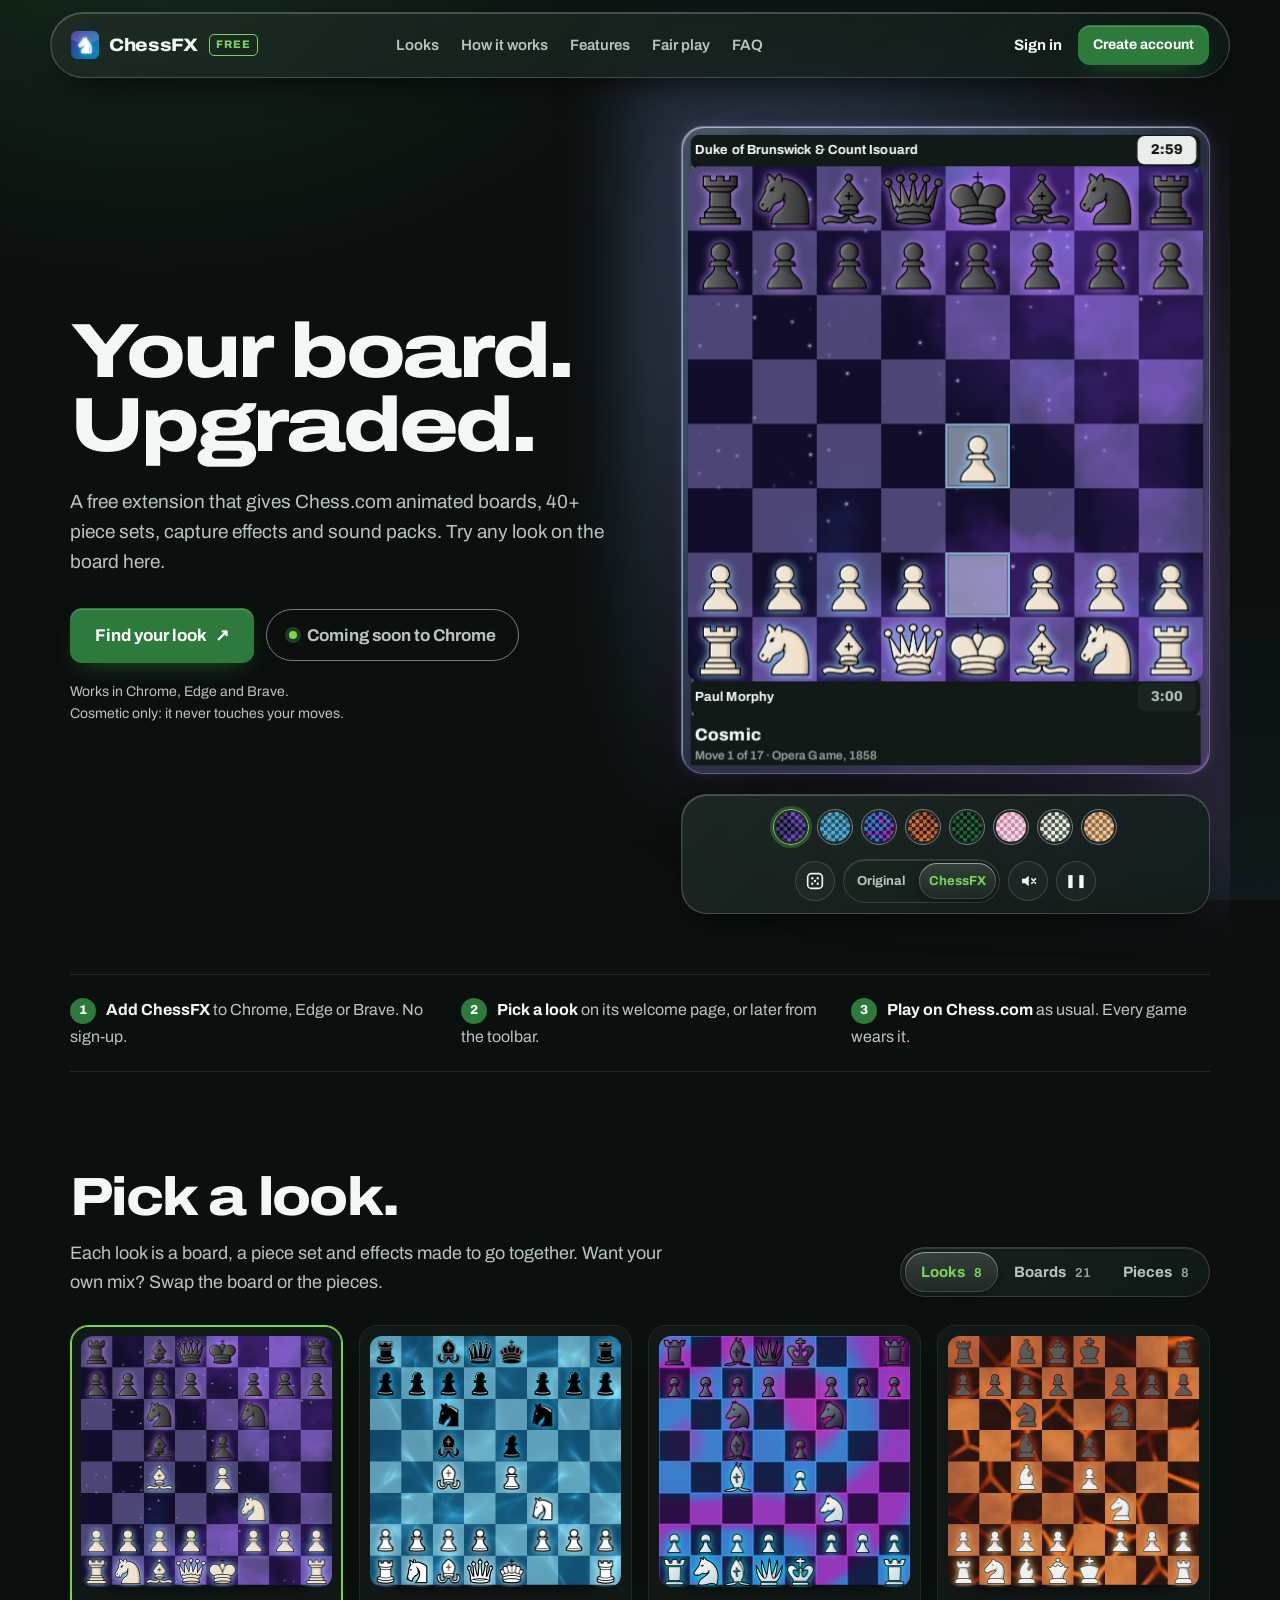
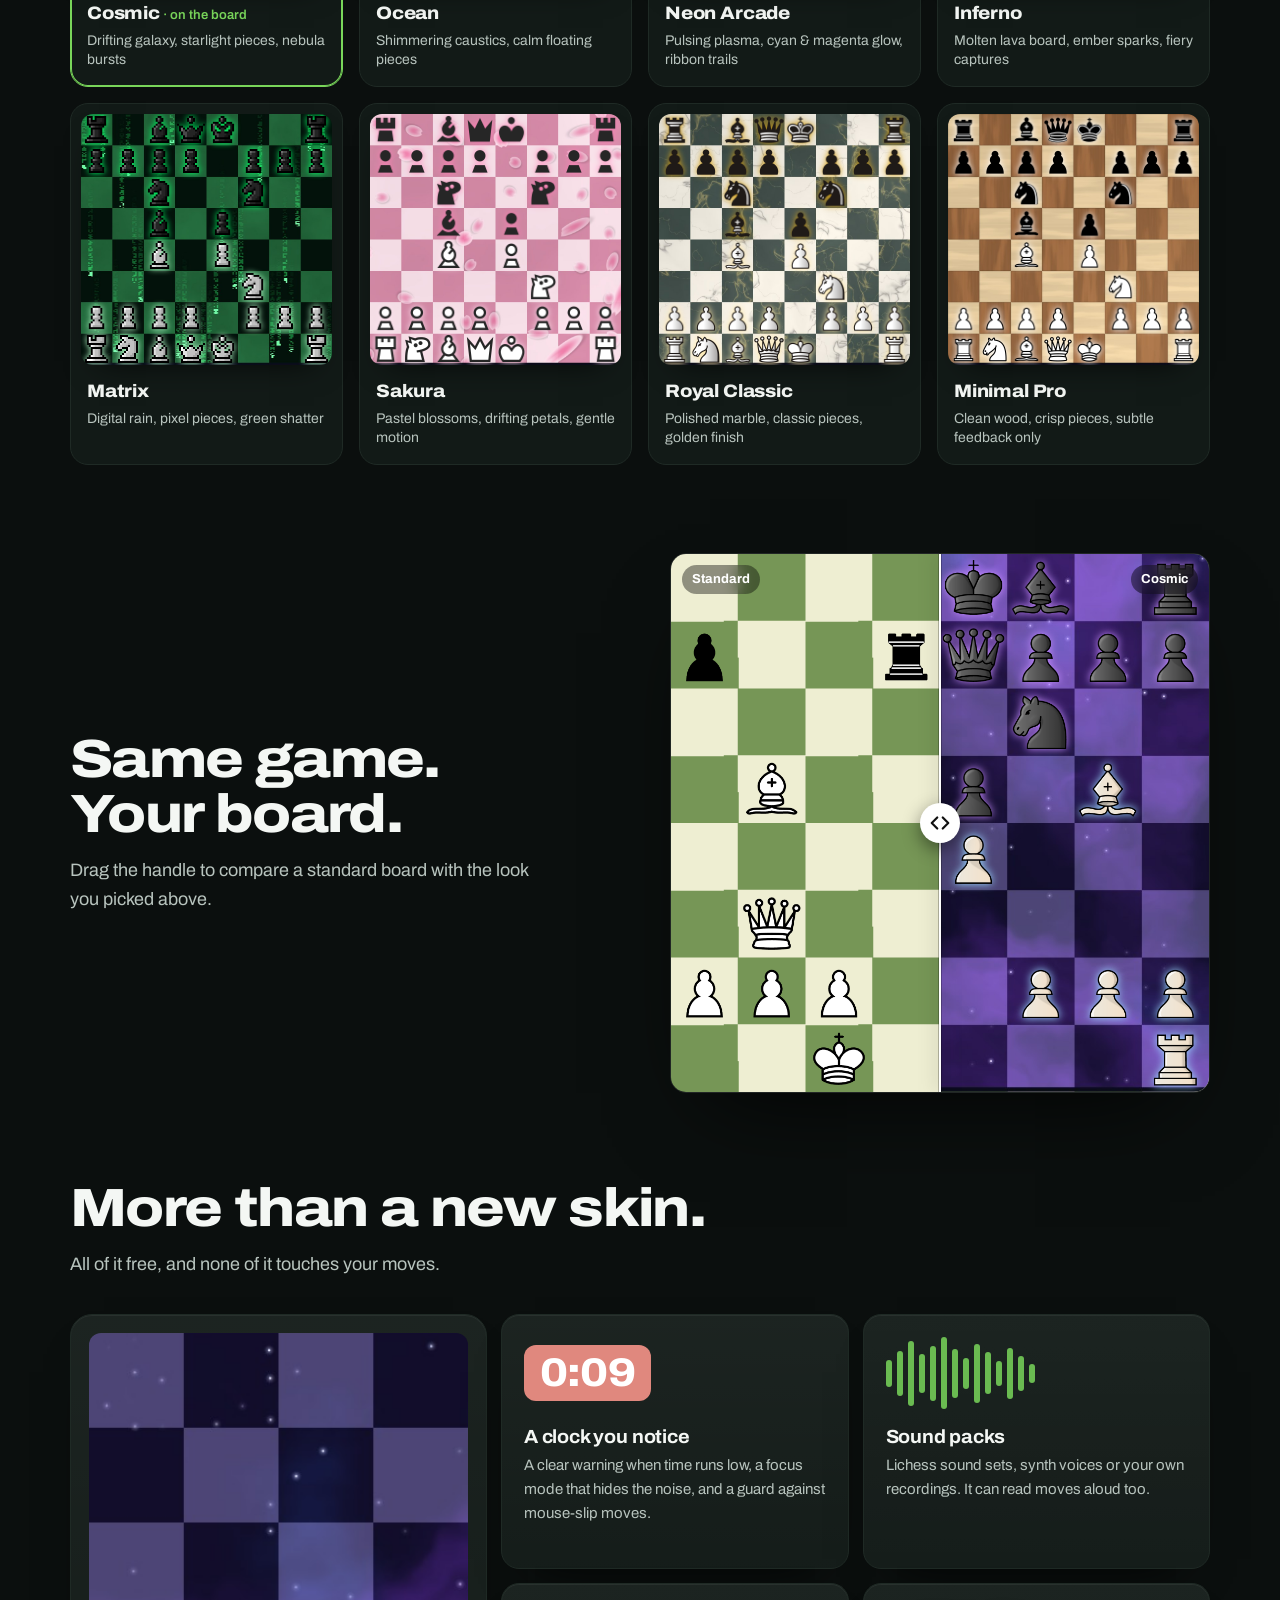
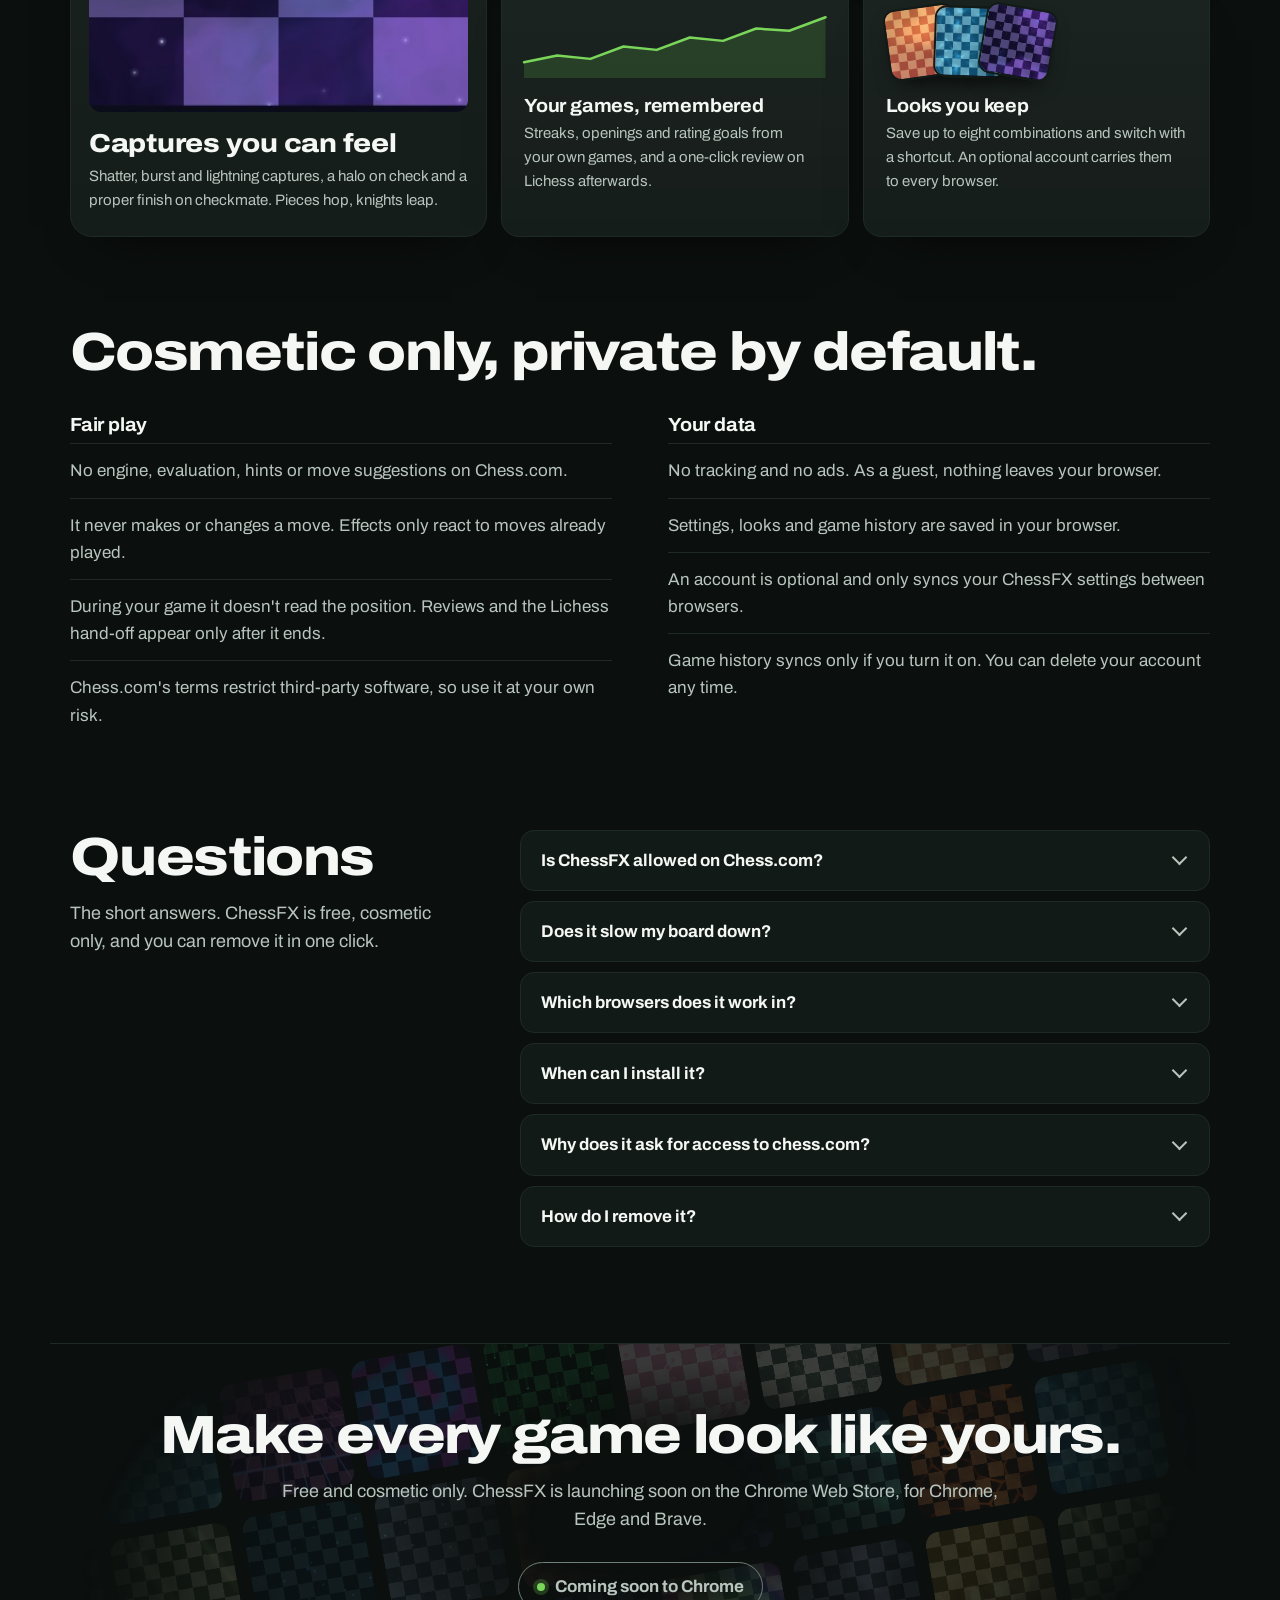
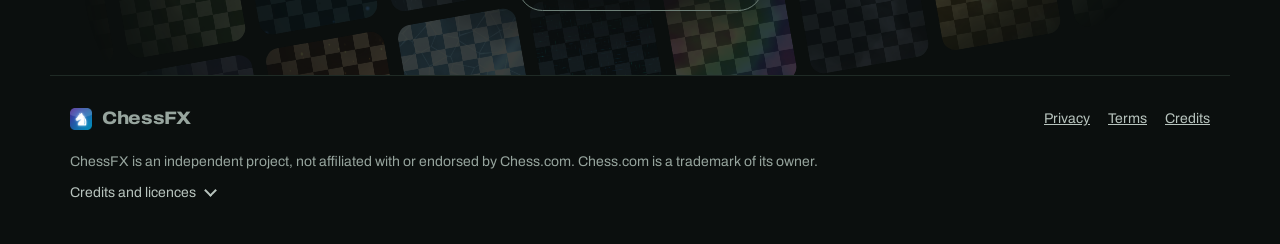
==== commit 476b00ec: "Hero board: calmer tilt, easy-to-press controls, square hover Built by Codex, reviewed and tested by" ====
--- a/index.html
+++ b/index.html
@@ -17,8 +17,8 @@
 <script>document.documentElement.classList.add('js')</script>
 <link rel="preload" as="image" href="assets/boards/galaxy.jpg" fetchpriority="high">
 <link rel="preload" as="font" type="font/woff2" href="fonts/archivo-var.woff2" crossorigin>
-<link rel="stylesheet" href="assets/tokens.css?v=27">
-<link rel="stylesheet" href="site.css?v=27">
+<link rel="stylesheet" href="assets/tokens.css?v=28">
+<link rel="stylesheet" href="site.css?v=28">
 <script type="application/ld+json">
 {"@context":"https://schema.org","@type":"SoftwareApplication","name":"ChessFX","applicationCategory":"BrowserApplication","operatingSystem":"Chrome, Edge, Brave","offers":{"@type":"Offer","price":"0","priceCurrency":"USD"},"description":"Animated boards, piece sets, effects and sounds for Chess.com. Cosmetic only."}
 </script>
@@ -67,6 +67,7 @@
           <div class="marks" id="marks" aria-hidden="true" hidden><i></i><i></i></div>
           <div class="pieces" id="pieces" aria-hidden="true"></div>
           <canvas id="fx" aria-hidden="true"></canvas>
+          <span class="square-highlight" aria-hidden="true"></span>
         </div>
         <div class="pbar" aria-hidden="true"><span class="pname">Paul Morphy</span><span class="caps" id="capsB"></span><span class="clock" id="clockW">3:00</span></div>
         <figcaption class="board-bar">
@@ -79,12 +80,14 @@
       </div>
       <div class="glass-dock" role="group" aria-label="Preview controls">
         <div class="chips" id="chips" role="group" aria-label="Try a look"></div>
+        <div class="dock-actions">
           <span class="seg" role="group" aria-label="Compare">
             <button type="button" id="mOriginal" aria-pressed="false">Original</button>
             <button type="button" id="mFx" aria-pressed="true">ChessFX</button>
           </span>
           <button type="button" id="sound" class="icon-btn" aria-pressed="false" aria-label="Sound" title="Turn sound on"><svg viewBox="0 0 24 24" aria-hidden="true"><path class="spk" d="M4 9v6h4l5 4V5L8 9z"/><path class="on" d="M16.5 8.5a5 5 0 0 1 0 7M19 6a8.5 8.5 0 0 1 0 12"/><path class="off" d="M17 9l5 6M22 9l-5 6"/></svg></button>
           <button type="button" id="pause" class="icon-btn" aria-pressed="false" aria-label="Pause the preview">❚❚</button>
+        </div>
       </div>
       <p class="apply-row" id="applyRow" hidden><button type="button" class="btn btn-go" id="applyBtn">Apply to my ChessFX</button><span id="applyMsg" role="status" aria-live="polite"></span></p>
     </div>
@@ -230,13 +233,13 @@
   <details id="credits" class="credits"><summary>Credits and licences</summary><p>Piece sets shown on this page come from the Lichess project and their authors:</p><ul id="creditList"></ul><p>Typeface: Archivo by Omnibus-Type, under the SIL Open Font License 1.1 (<a href="fonts/OFL.txt">licence</a>).</p></details>
 </footer>
 
-<script src="assets/data.js?v=27"></script>
-<script src="assets/shaders.js?v=27"></script>
-<script src="assets/catalog.js?v=27"></script>
-<script src="assets/presets.js?v=27"></script>
-<script src="assets/settings.js?v=27"></script>
-<script src="assets/cloud-config.js?v=27"></script>
-<script src="auth.js?v=27"></script>
-<script src="site.js?v=27" defer></script>
+<script src="assets/data.js?v=28"></script>
+<script src="assets/shaders.js?v=28"></script>
+<script src="assets/catalog.js?v=28"></script>
+<script src="assets/presets.js?v=28"></script>
+<script src="assets/settings.js?v=28"></script>
+<script src="assets/cloud-config.js?v=28"></script>
+<script src="auth.js?v=28"></script>
+<script src="site.js?v=28" defer></script>
 </body>
 </html>
--- a/site.css
+++ b/site.css
@@ -649,22 +649,22 @@
 .stage .board-bar::after { content: none; }
 .stage .look-name { flex: 1 1 auto; }
 .glare { background: radial-gradient(ellipse at var(--gx, 50%) var(--gy, 30%), #ffffff42, color-mix(in srgb, var(--tint) 10%, transparent) 22%, transparent 48%), linear-gradient(125deg, #ffffff0a, transparent 32%, color-mix(in srgb, var(--tint2) 5%, transparent) 75%, transparent); }
-.glass-dock { display: flex; align-items: center; gap: 6px; min-width: 0; padding: 8px; border-radius: 999px; border: 1px solid #ffffff30; background: linear-gradient(135deg, #ffffff12, #ffffff03), rgb(13 25 20 / .78); -webkit-backdrop-filter: blur(18px) saturate(1.6); backdrop-filter: blur(18px) saturate(1.6); box-shadow: inset 0 1px 0 #ffffff38, inset 1px 0 0 #ffffff14, 0 18px 36px -20px #000; }
-html.js .stage .glass-dock .chips { min-height: 40px; }
-.stage .glass-dock .chips { flex: 1 1 0; min-width: 44px; justify-content: safe center; gap: 5px; padding: 4px; animation: none; }
-.stage .glass-dock .chip { width: 32px; height: 32px; background: #ffffff08; }
-.stage .glass-dock .chip img { width: 26px; height: 26px; }
-.glass-dock .seg { flex: none; }
-.glass-dock .seg button { padding-inline: 8px; border-radius: 999px; font-size: 12px; }
-.glass-dock .icon-btn, .stage .glass-dock .chip-dice { flex: none; width: 36px; height: 36px; min-height: 36px; margin: 0; padding: 0; border-radius: 50%; background: #ffffff08; border-color: #ffffff26; align-self: center; }
+.glass-dock { display: flex; flex-wrap: wrap; justify-content: center; align-items: center; gap: 10px; min-width: 0; padding: 10px; border-radius: 26px; border: 1px solid #ffffff30; background: linear-gradient(135deg, #ffffff12, #ffffff03), rgb(13 25 20 / .78); -webkit-backdrop-filter: blur(18px) saturate(1.6); backdrop-filter: blur(18px) saturate(1.6); box-shadow: inset 0 1px 0 #ffffff38, inset 1px 0 0 #ffffff14, 0 18px 36px -20px #000; }
+html.js .stage .glass-dock .chips { min-height: 0; }
+.stage .glass-dock .chips { display: grid; grid-template-columns: repeat(4, 36px); flex: 1 1 100%; min-width: 0; justify-content: center; gap: 8px; padding: 4px; overflow: visible; animation: none; }
+.stage .glass-dock .chip { width: 36px; height: 36px; background: #ffffff08; }
+.stage .glass-dock .chip img { width: 30px; height: 30px; }
+.glass-dock .seg { flex: none; gap: 4px; }
+.glass-dock .seg button { min-height: 36px; padding-inline: 10px; border-radius: 999px; font-size: 13px; }
+.glass-dock .icon-btn, .stage .glass-dock .chip-dice { flex: none; width: 40px; height: 40px; min-height: 40px; margin: 0; padding: 0; border-radius: 50%; background: #ffffff08; border-color: #ffffff26; align-self: center; }
 .glass-dock .chip-dice .dice-label { position: absolute; width: 1px; height: 1px; overflow: hidden; clip: rect(0 0 0 0); white-space: nowrap; }
 .glass-dock #sound, .glass-dock #pause { order: 0; margin: 0; }
-/* Compact columns and phones wrap within the same dock; all eight swatches stay available. */
-@container (max-width: 420px) {
-  .glass-dock { flex-wrap: wrap; justify-content: center; border-radius: 26px; }
-  .stage .glass-dock .chips { flex-basis: 100%; flex-wrap: wrap; overflow: visible; }
+/* Eight swatches form one row when there is room, otherwise two even rows. */
+@container (min-width: 390px) {
+  .stage .glass-dock .chips { grid-template-columns: repeat(8, 36px); }
 }
 @media (pointer: coarse) {
+  .stage .glass-dock .chips { grid-template-columns: repeat(4, 44px); }
   .stage .glass-dock .chip { width: 44px; height: 44px; }
   .glass-dock .icon-btn, .stage .glass-dock .chip-dice { width: 44px; height: 44px; min-height: 44px; }
   .glass-dock .seg button { min-height: 40px; }
@@ -702,3 +702,22 @@
   .tabs [aria-selected="true"], .glass-dock .seg button[aria-pressed="true"] { background: Highlight; color: HighlightText; box-shadow: none; forced-color-adjust: none; }
   .tabs [aria-selected="true"] small { color: inherit; }
 }
+
+/* ===== Board polish ===== */
+.dock-actions { display: flex; flex-wrap: wrap; align-items: center; justify-content: center; gap: 8px; }
+.glass-dock button { transition: transform .15s, filter .15s; }
+.glass-dock button:hover { filter: brightness(1.2); }
+.glass-dock button:active { transform: scale(.95); filter: brightness(.92); }
+.glass-dock button:focus-visible { outline: 2px solid var(--cfx-text); outline-offset: 3px; }
+.stage .glass-dock .chip[aria-pressed="true"] { border-color: var(--cfx-accent); }
+@container (max-width: 350px) {
+  .dock-actions .seg { flex: 1 1 100%; justify-content: center; order: -1; }
+}
+.board-card .clock:not(.on) { color: var(--cfx-text-2); }
+@media (hover: hover) and (pointer: fine) {
+  .board { cursor: pointer; }
+  .board-card.grabbing .board { cursor: grabbing; }
+  .board > .square-highlight { inset: auto; left: var(--hover-x, 0%); top: var(--hover-y, 0%); width: 12.5%; height: 12.5%; opacity: 0; background: #ffffff1f; box-shadow: inset 0 0 0 1px #ffffff55; border-radius: 3px; }
+  .board.square-hover > .square-highlight { opacity: 1; }
+}
+@media (prefers-reduced-motion: reduce) { .glass-dock button { transition: none; } }
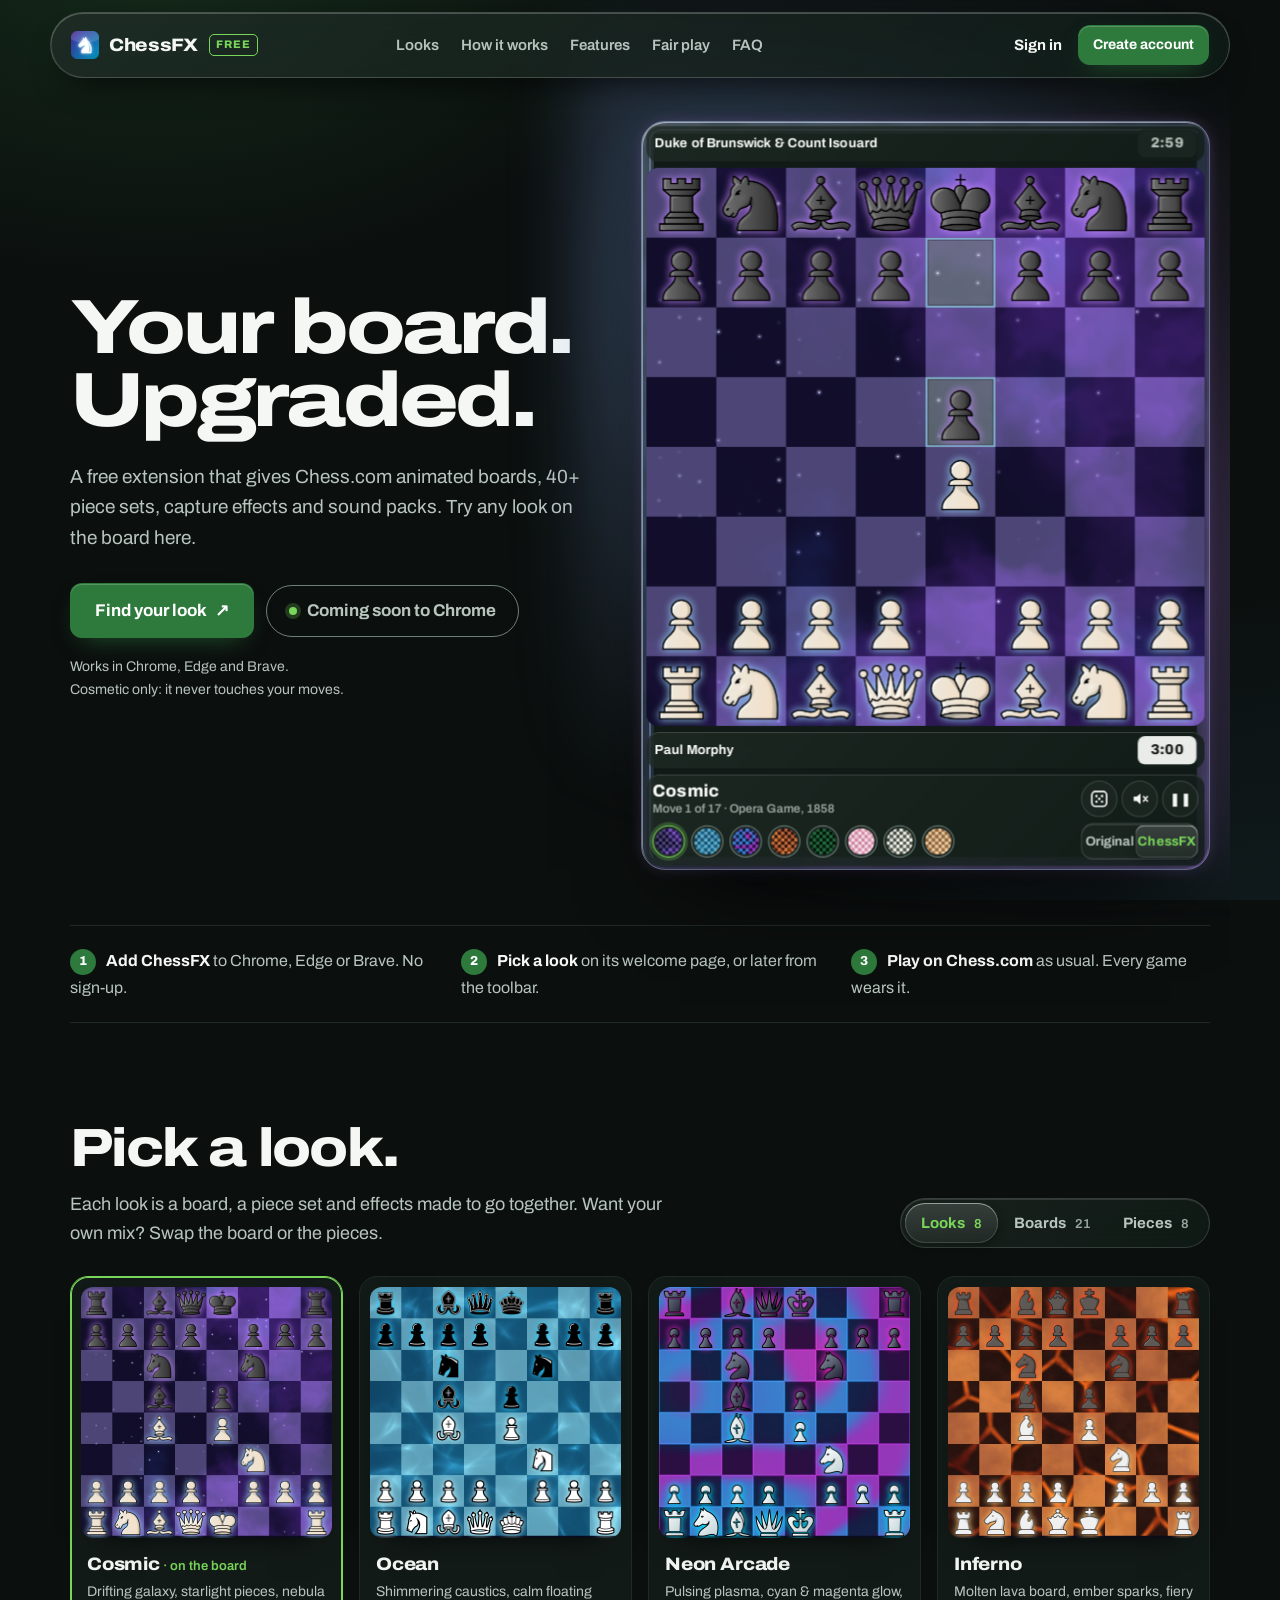
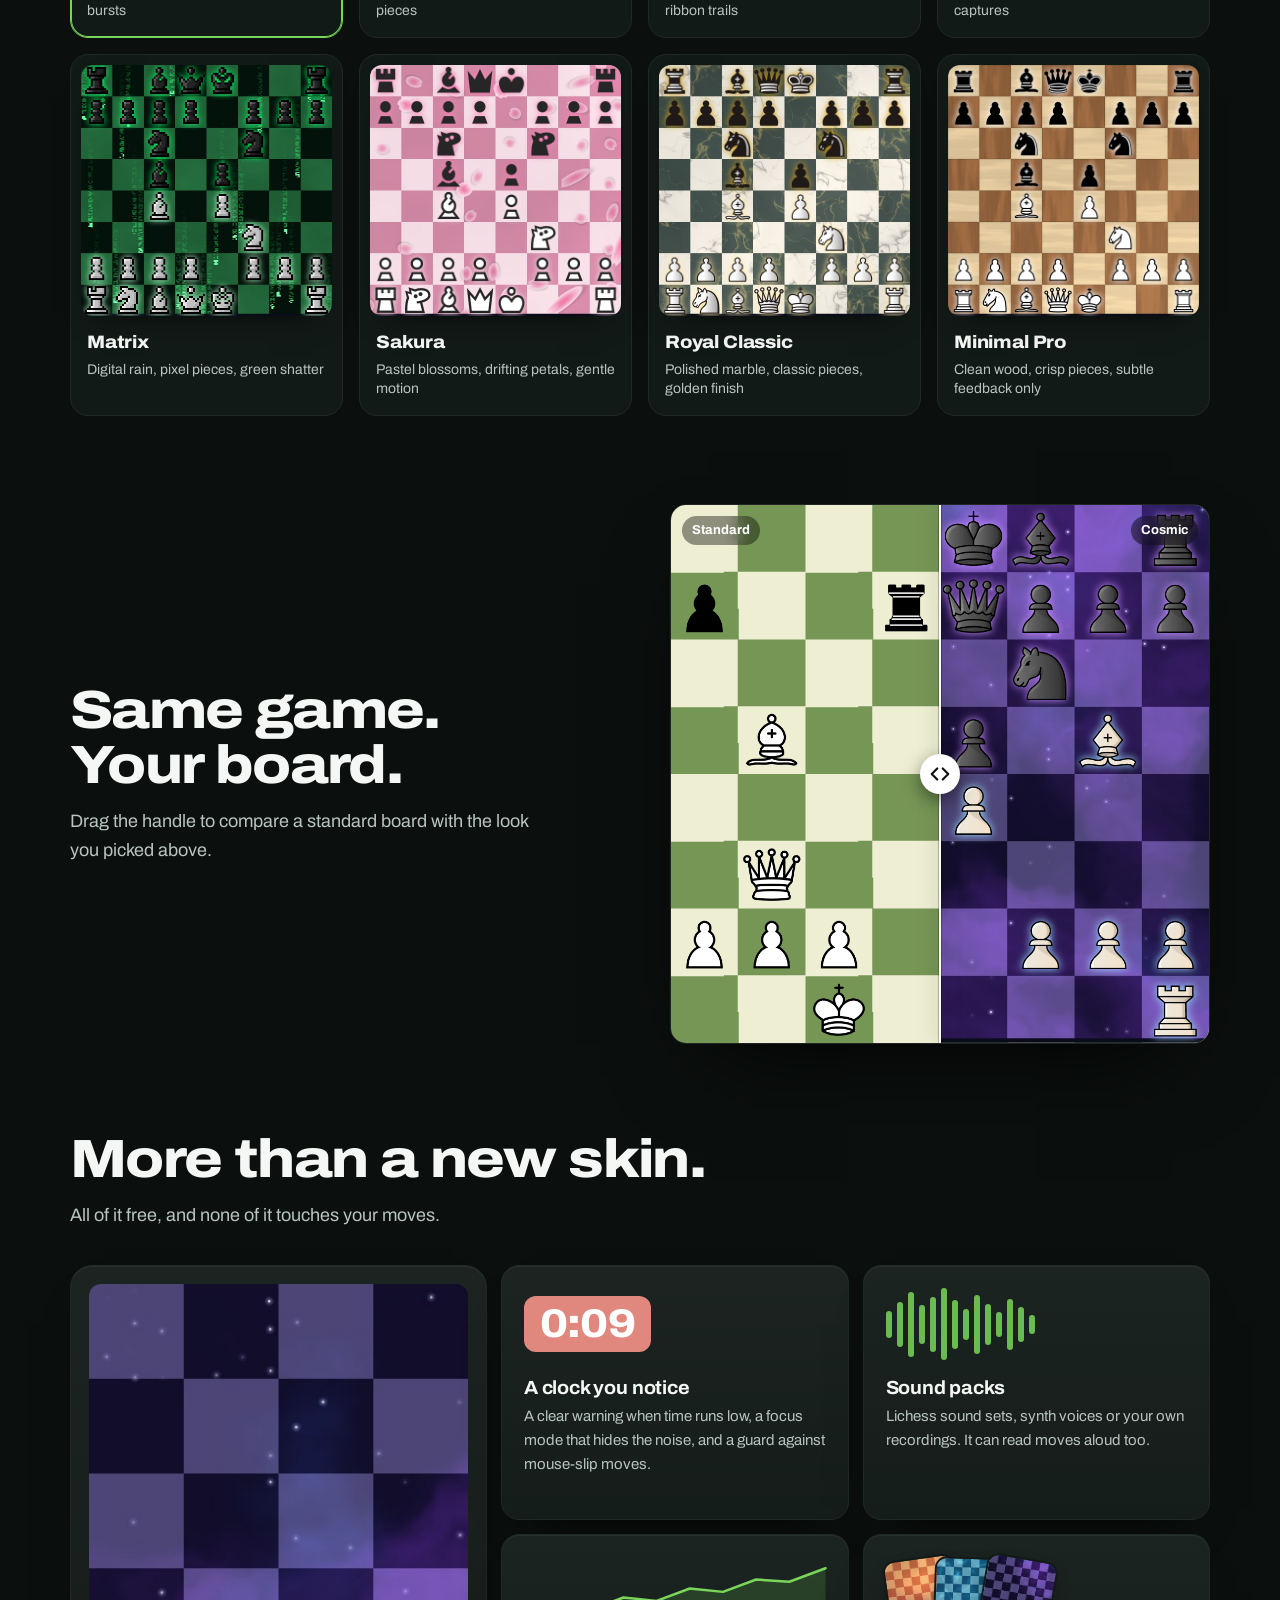
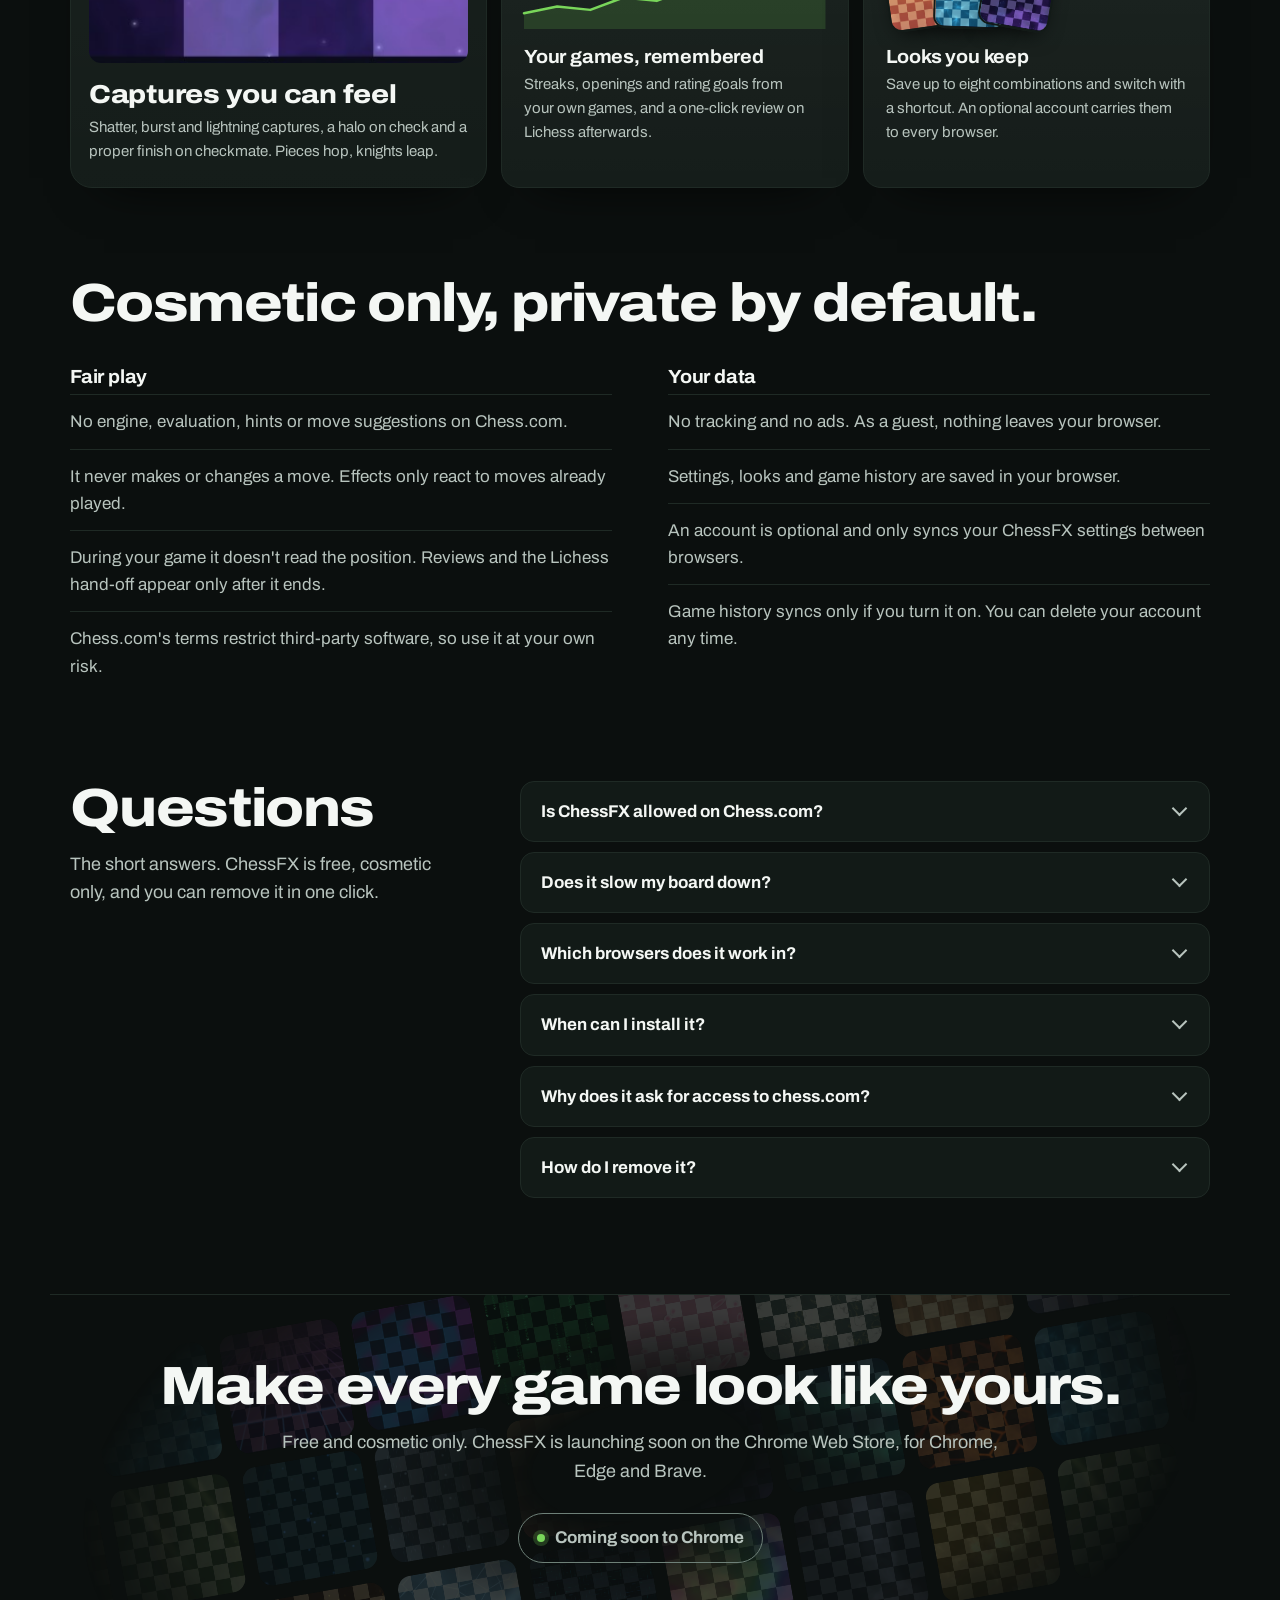
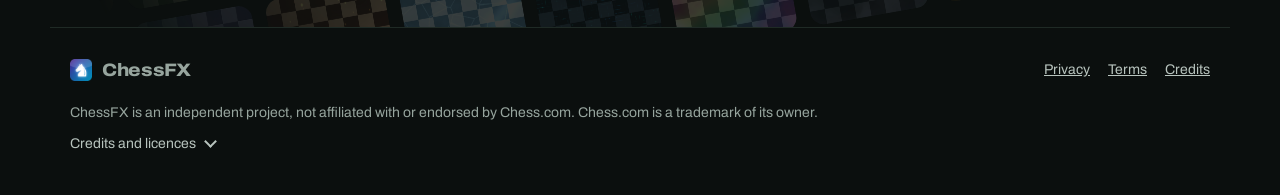
==== commit 0ebf5f7b: "Hero board: one tablet Built by Codex, reviewed and tested by Claude. - The controls moved from a se" ====
--- a/index.html
+++ b/index.html
@@ -17,8 +17,8 @@
 <script>document.documentElement.classList.add('js')</script>
 <link rel="preload" as="image" href="assets/boards/galaxy.jpg" fetchpriority="high">
 <link rel="preload" as="font" type="font/woff2" href="fonts/archivo-var.woff2" crossorigin>
-<link rel="stylesheet" href="assets/tokens.css?v=28">
-<link rel="stylesheet" href="site.css?v=28">
+<link rel="stylesheet" href="assets/tokens.css?v=31">
+<link rel="stylesheet" href="site.css?v=31">
 <script type="application/ld+json">
 {"@context":"https://schema.org","@type":"SoftwareApplication","name":"ChessFX","applicationCategory":"BrowserApplication","operatingSystem":"Chrome, Edge, Brave","offers":{"@type":"Offer","price":"0","priceCurrency":"USD"},"description":"Animated boards, piece sets, effects and sounds for Chess.com. Cosmetic only."}
 </script>
@@ -72,22 +72,20 @@
         <div class="pbar" aria-hidden="true"><span class="pname">Paul Morphy</span><span class="caps" id="capsB"></span><span class="clock" id="clockW">3:00</span></div>
         <figcaption class="board-bar">
           <span class="look-name"><span id="lookName">Cosmic</span><small id="moveCap" aria-hidden="true">The Opera Game, 1858</small></span>
+          <div class="tablet-actions" role="group" aria-label="Preview controls">
+            <button type="button" id="sound" class="icon-btn" aria-pressed="false" aria-label="Sound" title="Turn sound on"><svg viewBox="0 0 24 24" aria-hidden="true"><path class="spk" d="M4 9v6h4l5 4V5L8 9z"/><path class="on" d="M16.5 8.5a5 5 0 0 1 0 7M19 6a8.5 8.5 0 0 1 0 12"/><path class="off" d="M17 9l5 6M22 9l-5 6"/></svg></button>
+            <button type="button" id="pause" class="icon-btn" aria-pressed="false" aria-label="Pause the preview">❚❚</button>
+          </div>
+          <div class="chips" id="chips" role="group" aria-label="Try a look"></div>
+          <span class="seg" role="group" aria-label="Compare">
+            <button type="button" id="mOriginal" aria-pressed="false">Original</button>
+            <button type="button" id="mFx" aria-pressed="true">ChessFX</button>
+          </span>
         </figcaption>
         <span class="glare" aria-hidden="true"></span>
         <!-- The card's back, seen while it spins: the current look with the ChessFX mark. -->
         <div class="card-back" aria-hidden="true"><img id="backImg" src="assets/boards/galaxy.jpg" alt="" width="400" height="400" loading="lazy"><span class="cb-mark"><img src="assets/icon.png" alt="" width="52" height="52"><b>ChessFX</b><span id="backName">Cosmic</span></span></div>
       </figure>
-      </div>
-      <div class="glass-dock" role="group" aria-label="Preview controls">
-        <div class="chips" id="chips" role="group" aria-label="Try a look"></div>
-        <div class="dock-actions">
-          <span class="seg" role="group" aria-label="Compare">
-            <button type="button" id="mOriginal" aria-pressed="false">Original</button>
-            <button type="button" id="mFx" aria-pressed="true">ChessFX</button>
-          </span>
-          <button type="button" id="sound" class="icon-btn" aria-pressed="false" aria-label="Sound" title="Turn sound on"><svg viewBox="0 0 24 24" aria-hidden="true"><path class="spk" d="M4 9v6h4l5 4V5L8 9z"/><path class="on" d="M16.5 8.5a5 5 0 0 1 0 7M19 6a8.5 8.5 0 0 1 0 12"/><path class="off" d="M17 9l5 6M22 9l-5 6"/></svg></button>
-          <button type="button" id="pause" class="icon-btn" aria-pressed="false" aria-label="Pause the preview">❚❚</button>
-        </div>
       </div>
       <p class="apply-row" id="applyRow" hidden><button type="button" class="btn btn-go" id="applyBtn">Apply to my ChessFX</button><span id="applyMsg" role="status" aria-live="polite"></span></p>
     </div>
@@ -233,13 +231,13 @@
   <details id="credits" class="credits"><summary>Credits and licences</summary><p>Piece sets shown on this page come from the Lichess project and their authors:</p><ul id="creditList"></ul><p>Typeface: Archivo by Omnibus-Type, under the SIL Open Font License 1.1 (<a href="fonts/OFL.txt">licence</a>).</p></details>
 </footer>
 
-<script src="assets/data.js?v=28"></script>
-<script src="assets/shaders.js?v=28"></script>
-<script src="assets/catalog.js?v=28"></script>
-<script src="assets/presets.js?v=28"></script>
-<script src="assets/settings.js?v=28"></script>
-<script src="assets/cloud-config.js?v=28"></script>
-<script src="auth.js?v=28"></script>
-<script src="site.js?v=28" defer></script>
+<script src="assets/data.js?v=31"></script>
+<script src="assets/shaders.js?v=31"></script>
+<script src="assets/catalog.js?v=31"></script>
+<script src="assets/presets.js?v=31"></script>
+<script src="assets/settings.js?v=31"></script>
+<script src="assets/cloud-config.js?v=31"></script>
+<script src="auth.js?v=31"></script>
+<script src="site.js?v=31" defer></script>
 </body>
 </html>
--- a/site.css
+++ b/site.css
@@ -282,20 +282,6 @@
 /* The hero's "Coming soon" pill lines up with the button beside it. */
 .ctas { align-items: center; }
 .ctas .soon { min-height: 52px; padding-inline: 22px; }
-/* Small phones: the look name and caption get their own line; the compare toggle and pause share the next. */
-@media (max-width: 440px) {
-  .board-bar { flex-wrap: wrap; row-gap: 10px; }
-  .look-name { flex: 1 1 100%; }
-  .board-bar .seg { flex: 1; }
-  .board-bar .seg button { flex: 1; }
-}
-/* Desktop: 2px more for the caption. Small laptops (921-1100px): two rows, like phones. */
-.board-bar { column-gap: 10px; }
-@media (min-width: 921px) and (max-width: 1100px) {
-  .board-bar { flex-wrap: wrap; row-gap: 8px; }
-  .look-name { flex: 1 1 100%; }
-  .board-bar .seg { margin-left: auto; }
-}
 /* The look buttons are built by site.js after first paint: reserve their rows so the hero doesn't re-centre. */
 .js .chips { min-height: 88px; }
 @media (min-width: 921px) and (max-width: 1100px) { .js .chips { min-height: 136px; } }
@@ -392,30 +378,9 @@
 .final { position: relative; overflow: hidden; }
 .wall { -webkit-mask: radial-gradient(ellipse 70% 75% at 50% 50%, transparent 15%, #000 42%, #000 58%, transparent 82%); mask: radial-gradient(ellipse 70% 75% at 50% 50%, transparent 15%, #000 42%, #000 58%, transparent 82%); }
 
-/* Board bar. Row 1: the look's name (move count under it) beside "Surprise me". Row 2: compare, sound, pause on the right.
-   Phones: name; then the compare toggle full width; then die, sound and pause. Long names wrap instead of being cut. */
-.board-bar { flex-wrap: wrap; row-gap: 8px; }
-.board-bar::after { content: ''; flex-basis: 100%; order: 1; }
-.look-name { flex: 1 1 0; min-width: 0; flex-direction: column; align-items: flex-start; gap: 1px; }
-#lookName, .look-name small { white-space: normal; }
-.board-bar .seg, #sound, #pause { order: 2; }
-.board-bar .seg { margin-left: auto; }
-.chip-dice { align-self: flex-start; height: 40px; min-height: 40px; padding: 0 14px 0 10px; gap: 8px; border-style: solid; border-radius: 10px; }
-.board-bar .chip-dice { margin: 0; }
-@media (max-width: 440px) {
-  .board-bar::after { display: none; }
-  .look-name { flex: 1 1 100%; }
-  .board-bar .seg { flex: 1 1 100%; order: 2; margin-left: 0; }
-  .board-bar .chip-dice, #sound, #pause { order: 3; }
-  #sound { margin-left: auto; }
-}
-
-/* Short desktop screens: the board scales with the window height, so the board and its controls stay on screen. */
-@media (min-width: 921px) and (max-height: 900px) { .stage { width: min(100%, calc(100vh - 340px)); justify-self: center; } }
-
-/* Player names: the short form on phones. Captured pieces: legible. */
+/* Player names follow the preview width. Captured pieces stay legible. */
 .pshort { display: none; }
-@media (max-width: 440px) { .pfull { display: none; } .pshort { display: inline; } }
+@container (max-width: 419px) { .pfull { display: none; } .pshort { display: inline; } }
 .caps { gap: 0; padding-left: 2px; }
 .caps img { width: 20px; height: 20px; filter: drop-shadow(0 1px 1px rgba(0, 0, 0, .5)); }
 /* The looks' rows depend on the stage's own width (it shrinks on short screens too): reserve them by container size. */
@@ -521,13 +486,13 @@
 .board-card, .stage:hover .board-card { --rx: 0deg; --ry: 0deg; position: relative; transform: rotateX(var(--rx)) rotateY(var(--ry)); transform-origin: 50% 50%; transform-style: preserve-3d; transition: none; cursor: grab; touch-action: pan-y; -webkit-user-select: none; user-select: none; }
 .board-card.grabbing { cursor: grabbing; }
 .board-card button { cursor: pointer; }
-/* Depth: the board floats highest, the player bars and controls a little lower, the card itself is the base. */
+/* Depth: the board, player bars and controls share one plane; the glare sits just above them. */
 .board-card > .pbar, .board-card > .board-bar { transform: translateZ(14px); }
-.board-card > .board { transform: translateZ(26px); }
+.board-card > .board { transform: translateZ(14px); }
 .board-card > :not(.card-back) { backface-visibility: hidden; }
 .board > * { pointer-events: none; }
 /* A soft light that sits where the pointer is. */
-.glare { position: absolute; inset: 0; border-radius: inherit; pointer-events: none; transform: translateZ(34px); opacity: var(--go, 0); transition: opacity .35s;
+.glare { position: absolute; inset: 0; border-radius: inherit; pointer-events: none; transform: translateZ(18px); opacity: var(--go, 0); transition: opacity .35s;
   background: radial-gradient(circle at var(--gx, 50%) var(--gy, 30%), rgba(255, 255, 255, .2), rgba(255, 255, 255, .05) 32%, transparent 62%); }
 /* The back of the card: the current look, dimmed, with the ChessFX mark. */
 .card-back { position: absolute; inset: 0; display: grid; place-items: center; overflow: hidden; border-radius: inherit; background: var(--cfx-ink-1); transform: rotateY(180deg) translateZ(1px); backface-visibility: hidden; }
@@ -642,35 +607,9 @@
   -webkit-backdrop-filter: blur(6px) saturate(1.5); backdrop-filter: blur(6px) saturate(1.5); }
 /* Exactly one surface uses refraction, clipped to the 12px perimeter. Other engines keep the frost above. */
 .glass-refract .glass-rim { backdrop-filter: url(#glassRefraction) blur(6px) saturate(1.5); }
-.board-card > .pbar, .board-card > .board-bar { background: var(--cfx-ink-1); }
-.board-card > .pbar { border-radius: 8px; }
-.board-card > .pbar:first-of-type { padding-top: 0; }
-.stage .board-bar { padding: 10px 4px 3px; }
-.stage .board-bar::after { content: none; }
-.stage .look-name { flex: 1 1 auto; }
 .glare { background: radial-gradient(ellipse at var(--gx, 50%) var(--gy, 30%), #ffffff42, color-mix(in srgb, var(--tint) 10%, transparent) 22%, transparent 48%), linear-gradient(125deg, #ffffff0a, transparent 32%, color-mix(in srgb, var(--tint2) 5%, transparent) 75%, transparent); }
-.glass-dock { display: flex; flex-wrap: wrap; justify-content: center; align-items: center; gap: 10px; min-width: 0; padding: 10px; border-radius: 26px; border: 1px solid #ffffff30; background: linear-gradient(135deg, #ffffff12, #ffffff03), rgb(13 25 20 / .78); -webkit-backdrop-filter: blur(18px) saturate(1.6); backdrop-filter: blur(18px) saturate(1.6); box-shadow: inset 0 1px 0 #ffffff38, inset 1px 0 0 #ffffff14, 0 18px 36px -20px #000; }
-html.js .stage .glass-dock .chips { min-height: 0; }
-.stage .glass-dock .chips { display: grid; grid-template-columns: repeat(4, 36px); flex: 1 1 100%; min-width: 0; justify-content: center; gap: 8px; padding: 4px; overflow: visible; animation: none; }
-.stage .glass-dock .chip { width: 36px; height: 36px; background: #ffffff08; }
-.stage .glass-dock .chip img { width: 30px; height: 30px; }
-.glass-dock .seg { flex: none; gap: 4px; }
-.glass-dock .seg button { min-height: 36px; padding-inline: 10px; border-radius: 999px; font-size: 13px; }
-.glass-dock .icon-btn, .stage .glass-dock .chip-dice { flex: none; width: 40px; height: 40px; min-height: 40px; margin: 0; padding: 0; border-radius: 50%; background: #ffffff08; border-color: #ffffff26; align-self: center; }
-.glass-dock .chip-dice .dice-label { position: absolute; width: 1px; height: 1px; overflow: hidden; clip: rect(0 0 0 0); white-space: nowrap; }
-.glass-dock #sound, .glass-dock #pause { order: 0; margin: 0; }
-/* Eight swatches form one row when there is room, otherwise two even rows. */
-@container (min-width: 390px) {
-  .stage .glass-dock .chips { grid-template-columns: repeat(8, 36px); }
-}
-@media (pointer: coarse) {
-  .stage .glass-dock .chips { grid-template-columns: repeat(4, 44px); }
-  .stage .glass-dock .chip { width: 44px; height: 44px; }
-  .glass-dock .icon-btn, .stage .glass-dock .chip-dice { width: 44px; height: 44px; min-height: 44px; }
-  .glass-dock .seg button { min-height: 40px; }
-}
 @media (prefers-reduced-motion: reduce) { .glare { transition: none; } }
-@media (forced-colors: active) { .glass-dock, .glass-rim { border: 1px solid CanvasText; } .stage .glow { display: none; } }
+@media (forced-colors: active) { .glass-rim { border: 1px solid CanvasText; } .stage .glow { display: none; } }
 
 /* ===== Liquid glass (step 2) ===== */
 /* Leave room for the capsule's top gap, height and focus outline at anchor destinations. */
@@ -680,13 +619,13 @@
 .nav .brand { flex: none; }
 .nav .acct { margin-left: auto; flex: none; }
 
-/* Both segmented controls share a frosted track and a softly raised, highlighted lens. */
-.tabs, .glass-dock .seg { border-radius: 999px; border: 1px solid #ffffff26; background: linear-gradient(135deg, #ffffff0d, #ffffff03), rgb(13 25 20 / .78); -webkit-backdrop-filter: blur(18px) saturate(1.6); backdrop-filter: blur(18px) saturate(1.6); box-shadow: inset 0 1px 0 #ffffff20; }
+/* Gallery tabs: a frosted track and a softly raised, highlighted lens. */
+.tabs { border-radius: 999px; border: 1px solid #ffffff26; background: linear-gradient(135deg, #ffffff0d, #ffffff03), rgb(13 25 20 / .78); -webkit-backdrop-filter: blur(18px) saturate(1.6); backdrop-filter: blur(18px) saturate(1.6); box-shadow: inset 0 1px 0 #ffffff20; }
 .tabs { position: relative; isolation: isolate; max-width: 100%; }
 .tabs [role="tab"], .seg button { border-radius: 999px; }
 .tabs [role="tab"] { position: relative; z-index: 1; min-width: 0; }
-.tab-lens, .tabs:not(.lens-ready) [aria-selected="true"], .glass-dock .seg button[aria-pressed="true"] { background: linear-gradient(180deg, #ffffff24, #ffffff0b); box-shadow: inset 0 1px 0 #ffffff66, inset 0 0 0 1px #ffffff24, 0 3px 8px #00000040; }
-.tabs [aria-selected="true"], .tabs [aria-selected="true"] small, .glass-dock .seg button[aria-pressed="true"] { color: var(--cfx-accent); }
+.tab-lens, .tabs:not(.lens-ready) [aria-selected="true"] { background: linear-gradient(180deg, #ffffff24, #ffffff0b); box-shadow: inset 0 1px 0 #ffffff66, inset 0 0 0 1px #ffffff24, 0 3px 8px #00000040; }
+.tabs [aria-selected="true"], .tabs [aria-selected="true"] small { color: var(--cfx-accent); }
 .tab-lens { position: absolute; top: 4px; bottom: 4px; left: 0; border-radius: 999px; pointer-events: none; visibility: hidden; }
 .lens-ready .tab-lens { visibility: visible; transition: transform .28s cubic-bezier(.2, .8, .2, 1), width .28s cubic-bezier(.2, .8, .2, 1); }
 /* Hide section links before they crowd the auth actions, including extension Settings. */
@@ -695,24 +634,15 @@
   .nav { top: 10px; width: calc(100% - 20px); margin-top: 10px; padding: 8px 12px; gap: 10px; }
   .nav > .nav-link { display: none; }
 }
-@media (prefers-reduced-motion: reduce) { .nav, .lens-ready .tab-lens, .tabs [role="tab"], .glass-dock .seg button { transition: none; } }
+@media (prefers-reduced-motion: reduce) { .nav, .lens-ready .tab-lens, .tabs [role="tab"] { transition: none; } }
 @media (forced-colors: active) {
-  .nav, .tabs, .glass-dock .seg { border: 1px solid CanvasText; }
+  .nav, .tabs { border: 1px solid CanvasText; }
   .tab-lens { display: none; }
-  .tabs [aria-selected="true"], .glass-dock .seg button[aria-pressed="true"] { background: Highlight; color: HighlightText; box-shadow: none; forced-color-adjust: none; }
+  .tabs [aria-selected="true"] { background: Highlight; color: HighlightText; box-shadow: none; forced-color-adjust: none; }
   .tabs [aria-selected="true"] small { color: inherit; }
 }
 
 /* ===== Board polish ===== */
-.dock-actions { display: flex; flex-wrap: wrap; align-items: center; justify-content: center; gap: 8px; }
-.glass-dock button { transition: transform .15s, filter .15s; }
-.glass-dock button:hover { filter: brightness(1.2); }
-.glass-dock button:active { transform: scale(.95); filter: brightness(.92); }
-.glass-dock button:focus-visible { outline: 2px solid var(--cfx-text); outline-offset: 3px; }
-.stage .glass-dock .chip[aria-pressed="true"] { border-color: var(--cfx-accent); }
-@container (max-width: 350px) {
-  .dock-actions .seg { flex: 1 1 100%; justify-content: center; order: -1; }
-}
 .board-card .clock:not(.on) { color: var(--cfx-text-2); }
 @media (hover: hover) and (pointer: fine) {
   .board { cursor: pointer; }
@@ -720,4 +650,114 @@
   .board > .square-highlight { inset: auto; left: var(--hover-x, 0%); top: var(--hover-y, 0%); width: 12.5%; height: 12.5%; opacity: 0; background: #ffffff1f; box-shadow: inset 0 0 0 1px #ffffff55; border-radius: 3px; }
   .board.square-hover > .square-highlight { opacity: 1; }
 }
-@media (prefers-reduced-motion: reduce) { .glass-dock button { transition: none; } }
+
+/* ===== One tablet ===== */
+.stage { gap: 12px; min-width: 0; }
+.board-card {
+  --tablet-pad: 8px;
+  --tablet-gap: 6px;
+  --tablet-radius: 12px;
+  --tablet-swatch: 32px;
+  --tablet-surface: linear-gradient(135deg, #ffffff10, #ffffff04), rgb(13 25 20 / .78);
+  display: grid;
+  gap: var(--tablet-gap);
+  padding: var(--tablet-pad);
+  border-radius: 24px;
+  transform-style: preserve-3d;
+}
+.board-card::before, .board-card::after { inset: var(--tablet-pad); border-radius: var(--tablet-radius); }
+.board-card > .board { min-width: 0; border-radius: var(--tablet-radius); transform: translateZ(14px); }
+.board-card > .pbar, .board-card > .board-bar {
+  min-width: 0;
+  padding: var(--tablet-pad);
+  border-radius: var(--tablet-radius);
+  background: var(--tablet-surface);
+  box-shadow: inset 0 1px 0 #ffffff24;
+  transform: translateZ(14px);
+  backface-visibility: hidden;
+}
+.board-card > .pbar { height: 36px; min-height: 36px; padding-block: 4px; gap: var(--tablet-gap); }
+.board-card .pname { flex: 0 1 auto; min-width: 0; max-width: none; }
+.board-card .caps { flex: 0 2 auto; }
+.board-card .clock { margin-left: auto; }
+.board-card > .board-bar {
+  display: grid;
+  grid-template-columns: minmax(0, 1fr) auto;
+  align-items: center;
+  gap: var(--tablet-gap);
+  padding: 6px;
+}
+.board-card .board-bar::after { content: none; }
+.board-card .look-name { margin: 0; min-width: 0; }
+.board-card #lookName, .board-card .look-name small { display: block; white-space: nowrap; overflow: hidden; text-overflow: ellipsis; }
+.tablet-actions { display: flex; align-items: center; justify-self: end; gap: 4px; }
+.board-card .board-bar .icon-btn, .board-card .board-bar .chip-dice {
+  flex: none; order: 0; align-self: center; width: 36px; height: 36px; min-height: 36px;
+  margin: 0; padding: 0; border-radius: 50%; background: #ffffff08; border: 1px solid #ffffff26;
+}
+.board-card .chip-dice .dice-label { position: absolute; width: 1px; height: 1px; overflow: hidden; clip: rect(0 0 0 0); white-space: nowrap; }
+html.js .stage .board-bar .chips, .stage .board-bar .chips {
+  display: grid; grid-template-columns: repeat(4, var(--tablet-swatch)); grid-column: 1;
+  justify-content: start; gap: var(--tablet-gap); min-width: 0;
+  min-height: calc(2 * var(--tablet-swatch) + var(--tablet-gap));
+  padding: 0; overflow: visible; mask: none; -webkit-mask: none; animation: none;
+}
+.stage .board-bar .chips .chip { width: var(--tablet-swatch); height: var(--tablet-swatch); min-height: var(--tablet-swatch); padding: 0; background: #ffffff08; }
+.stage .board-bar .chips .chip img { width: 26px; height: 26px; }
+.board-card .board-bar .seg {
+  grid-column: 2; justify-self: end; order: 0; margin: 0; gap: 0; width: 116px; padding: 1px;
+  border-radius: var(--tablet-radius); border: 1px solid #ffffff26;
+  background: #ffffff08; box-shadow: inset 0 1px 0 #ffffff20;
+}
+.board-card .board-bar .seg button { flex: 1; min-height: 32px; padding: 4px 2px; font-size: 13px; border-radius: 8px; }
+.board-card .seg button[aria-pressed="true"] { color: var(--cfx-accent); background: linear-gradient(180deg, #ffffff24, #ffffff0b); box-shadow: inset 0 1px 0 #ffffff66, inset 0 0 0 1px #ffffff24, 0 3px 8px #00000040; }
+.board-bar button { transition: transform .15s, filter .15s; }
+.board-bar button:hover { filter: brightness(1.2); }
+.board-bar button:active { transform: scale(.95); filter: brightness(.92); }
+.board-bar button:focus-visible { outline: 2px solid var(--cfx-text); outline-offset: 3px; }
+/* Stage queries include the rim: 298px of swatches + 116px switch + gap + 30px inset. */
+@container (min-width: 450px) {
+  html.js .stage .board-bar .chips, .stage .board-bar .chips { grid-template-columns: repeat(8, var(--tablet-swatch)); min-height: var(--tablet-swatch); }
+}
+@container (max-width: 319px) {
+  html.js .stage .board-bar .chips, .stage .board-bar .chips { grid-column: 1 / -1; justify-content: center; }
+  .board-card .board-bar .seg { grid-column: 1 / -1; justify-self: center; }
+}
+@container (max-width: 280px) {
+  .board-card .look-name { grid-column: 1 / -1; }
+  .tablet-actions { grid-column: 1 / -1; justify-self: center; }
+}
+/* Compact card adds ~182px to its width (bars, footer and gaps; the rim cancels).
+   Budget 190px plus the 65px nav and 40px hero padding. */
+@media (min-width: 921px) {
+  .hero { grid-template-columns: minmax(0, .95fr) minmax(0, 1.05fr); padding-block: 20px; }
+  .stage { width: min(100%, calc(100vh - 295px)); width: min(100%, calc(100svh - 295px)); justify-self: center; }
+}
+/* Short laptops use four swatches per row beside the switch: ~214px card overhead. */
+@media (min-width: 921px) and (max-height: 700px) {
+  .hero { padding-block: 6px; }
+  .stage { width: min(100%, calc(100vh - 293px)); width: min(100%, calc(100svh - 293px)); }
+}
+@media (pointer: coarse) {
+  .board-card { --tablet-swatch: 44px; }
+  .board-card .board-bar .icon-btn, .board-card .board-bar .chip-dice { width: 44px; height: 44px; min-height: 44px; }
+  .stage .board-bar .chips .chip img { width: 34px; height: 34px; }
+  .board-card .board-bar .seg button { min-height: 44px; }
+  html.js .stage .board-bar .chips, .stage .board-bar .chips {
+    grid-column: 1 / -1; grid-template-columns: repeat(4, var(--tablet-swatch));
+    justify-content: center; min-height: calc(2 * var(--tablet-swatch) + var(--tablet-gap));
+  }
+  .board-card .board-bar .seg { grid-column: 1 / -1; justify-self: center; }
+  @container (min-width: 610px) {
+    html.js .stage .board-bar .chips, .stage .board-bar .chips { grid-column: 1; grid-template-columns: repeat(8, var(--tablet-swatch)); min-height: var(--tablet-swatch); }
+    .board-card .board-bar .seg { grid-column: 2; justify-self: end; }
+  }
+  @media (min-width: 921px) {
+    .stage { width: min(100%, calc(100vh - 390px)); width: min(100%, calc(100svh - 390px)); }
+  }
+}
+@media (prefers-reduced-motion: reduce) { .board-bar button { transition: none; } }
+@media (forced-colors: active) {
+  .board-card > .pbar, .board-card > .board-bar, .board-card .board-bar .seg { border: 1px solid CanvasText; }
+  .board-card .seg button[aria-pressed="true"] { background: Highlight; color: HighlightText; box-shadow: none; forced-color-adjust: none; }
+}
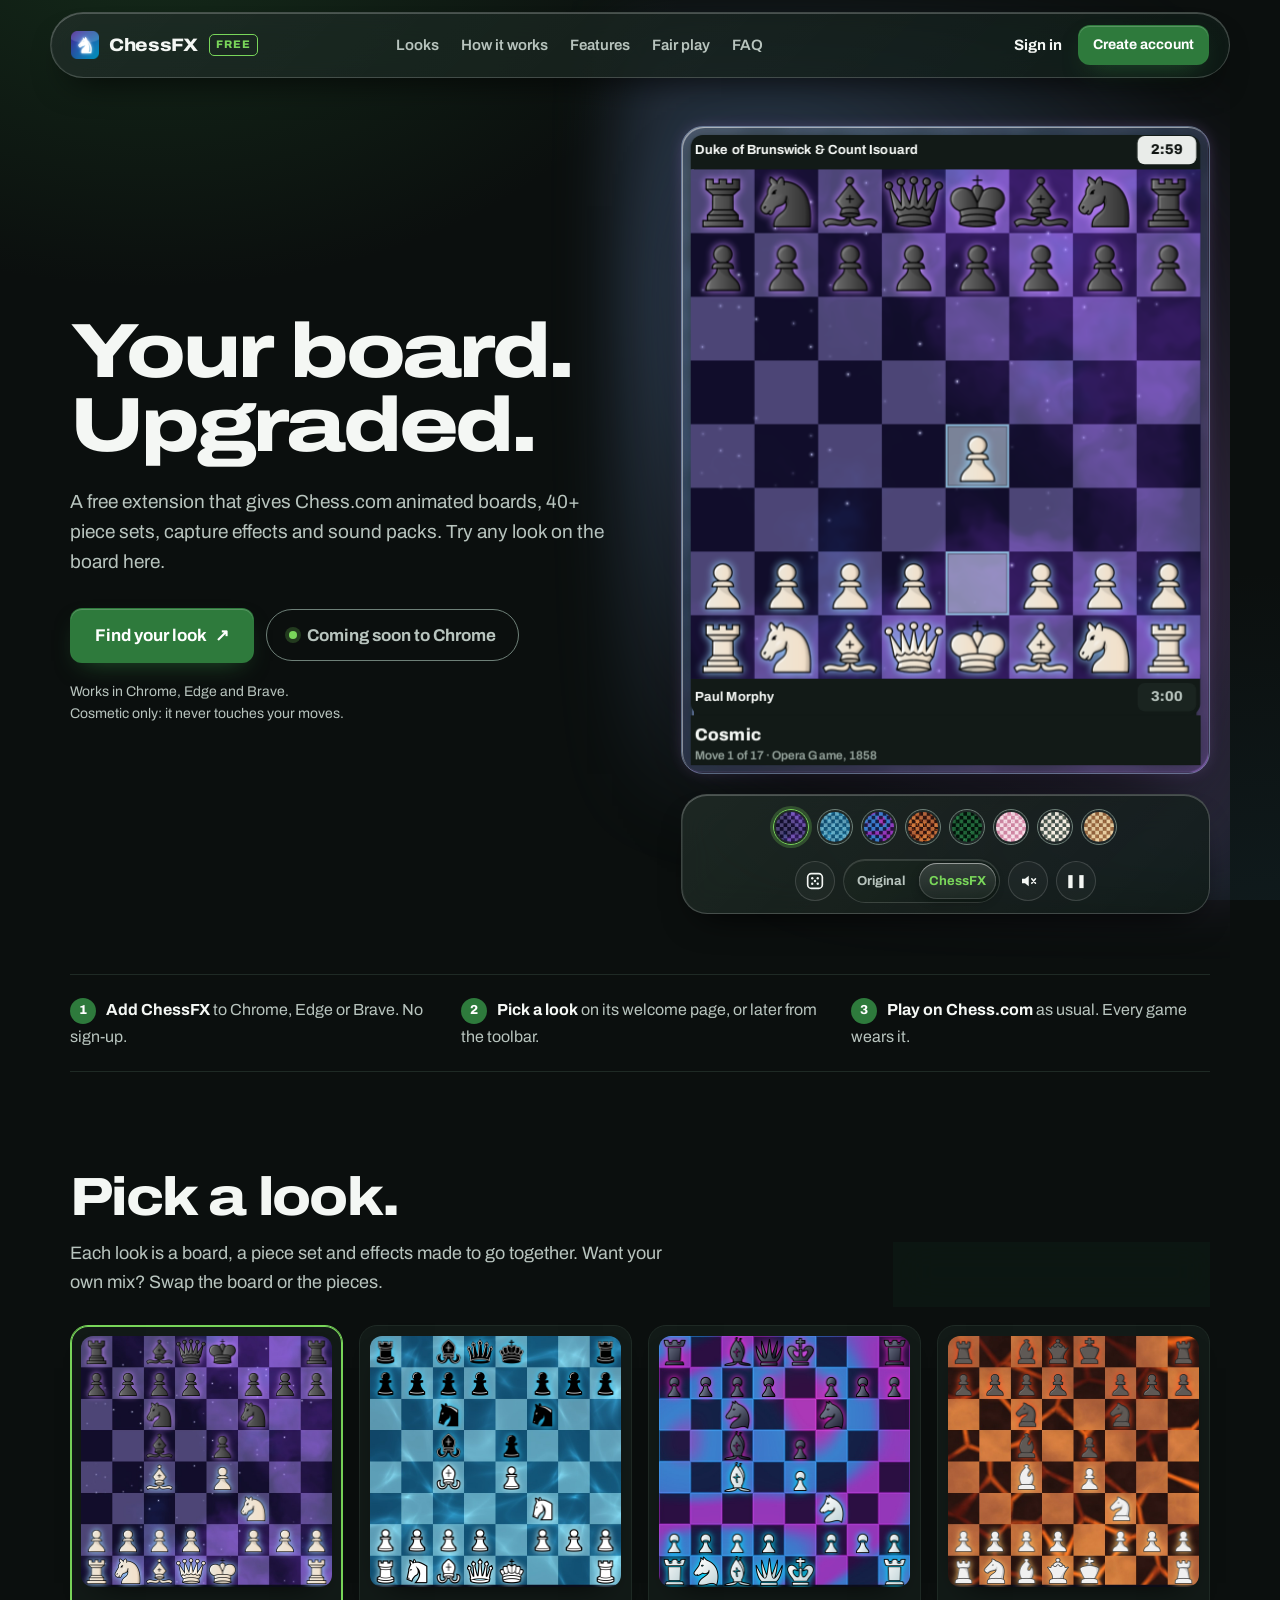
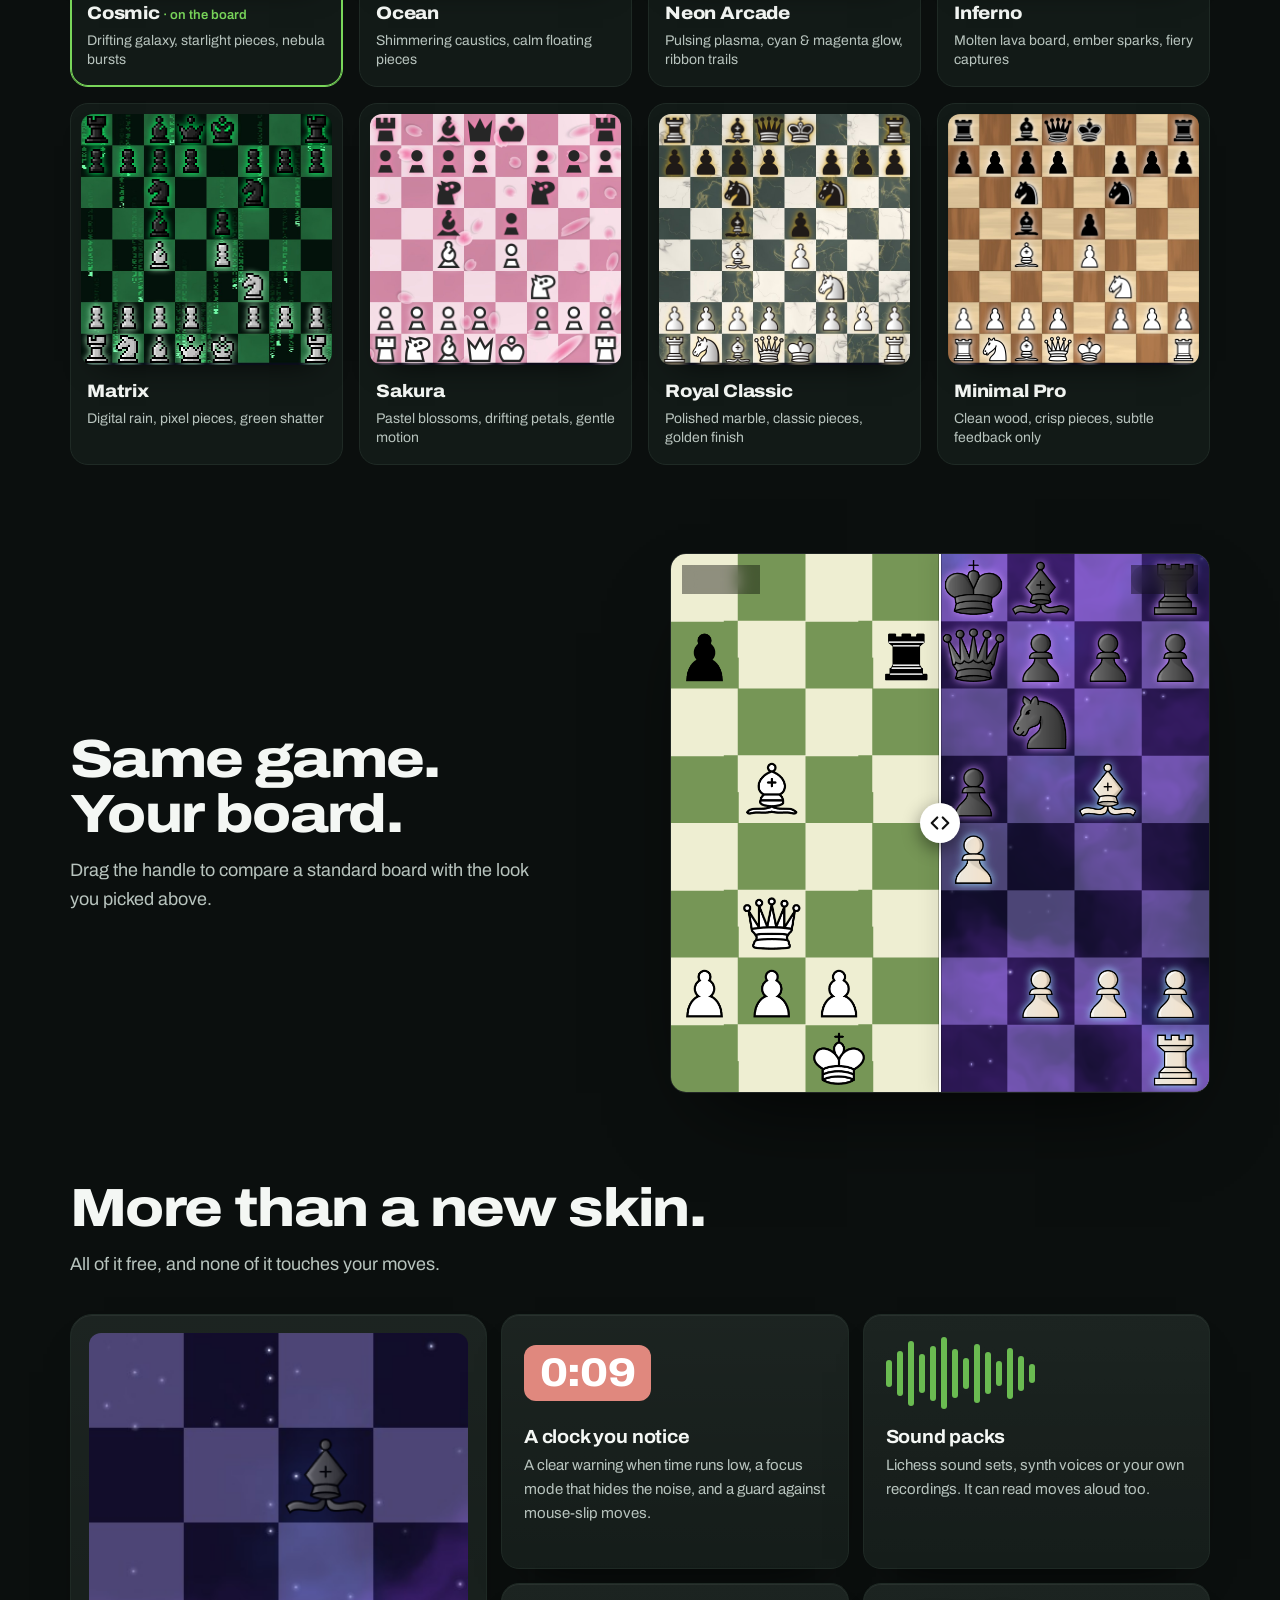
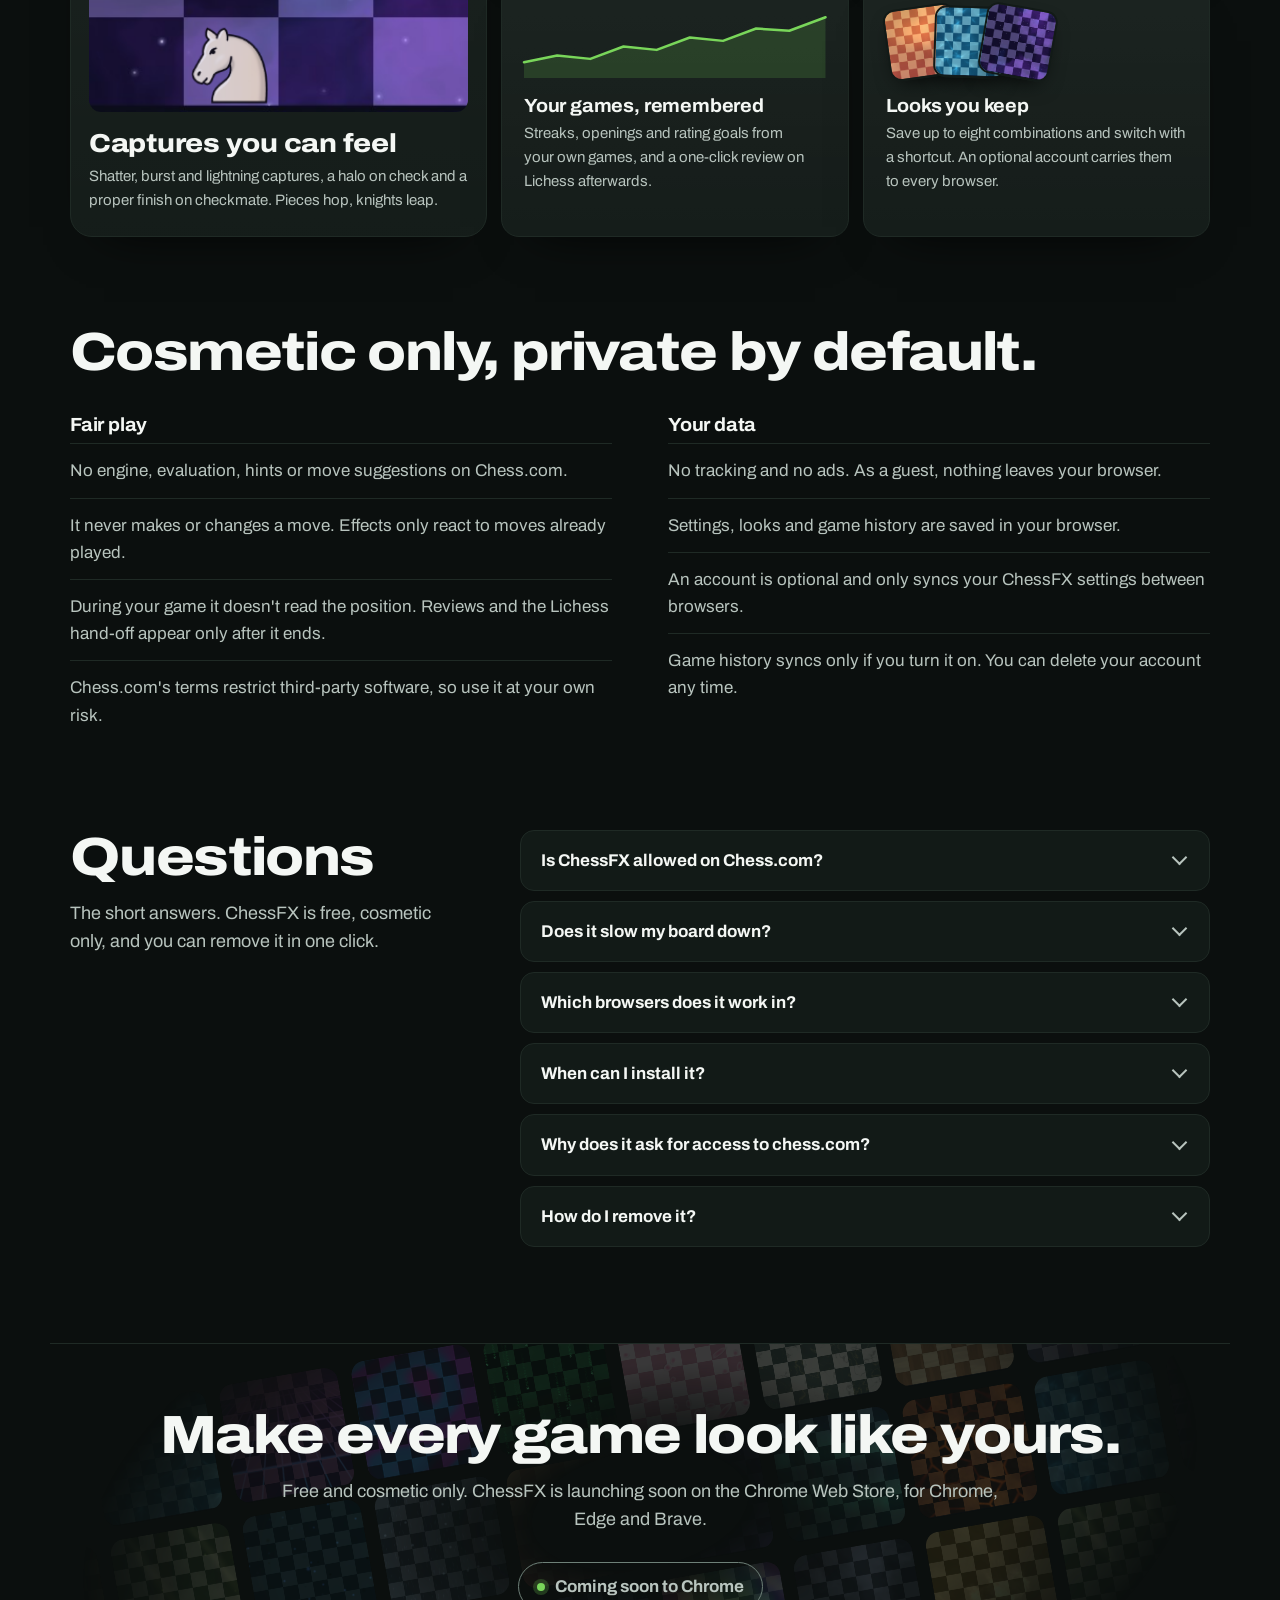
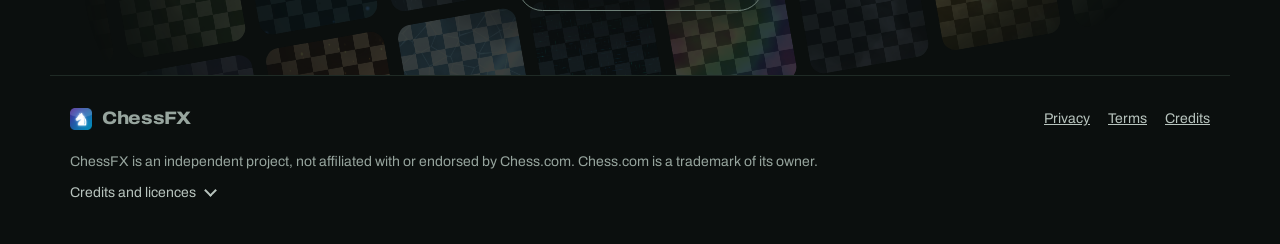
==== commit ac85c34e: "Hero board: undo 'one tablet'; join the player bars to the board The owner meant only the player bar" ====
--- a/index.html
+++ b/index.html
@@ -17,8 +17,8 @@
 <script>document.documentElement.classList.add('js')</script>
 <link rel="preload" as="image" href="assets/boards/galaxy.jpg" fetchpriority="high">
 <link rel="preload" as="font" type="font/woff2" href="fonts/archivo-var.woff2" crossorigin>
-<link rel="stylesheet" href="assets/tokens.css?v=31">
-<link rel="stylesheet" href="site.css?v=31">
+<link rel="stylesheet" href="assets/tokens.css?v=32">
+<link rel="stylesheet" href="site.css?v=32">
 <script type="application/ld+json">
 {"@context":"https://schema.org","@type":"SoftwareApplication","name":"ChessFX","applicationCategory":"BrowserApplication","operatingSystem":"Chrome, Edge, Brave","offers":{"@type":"Offer","price":"0","priceCurrency":"USD"},"description":"Animated boards, piece sets, effects and sounds for Chess.com. Cosmetic only."}
 </script>
@@ -72,20 +72,22 @@
         <div class="pbar" aria-hidden="true"><span class="pname">Paul Morphy</span><span class="caps" id="capsB"></span><span class="clock" id="clockW">3:00</span></div>
         <figcaption class="board-bar">
           <span class="look-name"><span id="lookName">Cosmic</span><small id="moveCap" aria-hidden="true">The Opera Game, 1858</small></span>
-          <div class="tablet-actions" role="group" aria-label="Preview controls">
-            <button type="button" id="sound" class="icon-btn" aria-pressed="false" aria-label="Sound" title="Turn sound on"><svg viewBox="0 0 24 24" aria-hidden="true"><path class="spk" d="M4 9v6h4l5 4V5L8 9z"/><path class="on" d="M16.5 8.5a5 5 0 0 1 0 7M19 6a8.5 8.5 0 0 1 0 12"/><path class="off" d="M17 9l5 6M22 9l-5 6"/></svg></button>
-            <button type="button" id="pause" class="icon-btn" aria-pressed="false" aria-label="Pause the preview">❚❚</button>
-          </div>
-          <div class="chips" id="chips" role="group" aria-label="Try a look"></div>
-          <span class="seg" role="group" aria-label="Compare">
-            <button type="button" id="mOriginal" aria-pressed="false">Original</button>
-            <button type="button" id="mFx" aria-pressed="true">ChessFX</button>
-          </span>
         </figcaption>
         <span class="glare" aria-hidden="true"></span>
         <!-- The card's back, seen while it spins: the current look with the ChessFX mark. -->
         <div class="card-back" aria-hidden="true"><img id="backImg" src="assets/boards/galaxy.jpg" alt="" width="400" height="400" loading="lazy"><span class="cb-mark"><img src="assets/icon.png" alt="" width="52" height="52"><b>ChessFX</b><span id="backName">Cosmic</span></span></div>
       </figure>
+      </div>
+      <div class="glass-dock" role="group" aria-label="Preview controls">
+        <div class="chips" id="chips" role="group" aria-label="Try a look"></div>
+        <div class="dock-actions">
+          <span class="seg" role="group" aria-label="Compare">
+            <button type="button" id="mOriginal" aria-pressed="false">Original</button>
+            <button type="button" id="mFx" aria-pressed="true">ChessFX</button>
+          </span>
+          <button type="button" id="sound" class="icon-btn" aria-pressed="false" aria-label="Sound" title="Turn sound on"><svg viewBox="0 0 24 24" aria-hidden="true"><path class="spk" d="M4 9v6h4l5 4V5L8 9z"/><path class="on" d="M16.5 8.5a5 5 0 0 1 0 7M19 6a8.5 8.5 0 0 1 0 12"/><path class="off" d="M17 9l5 6M22 9l-5 6"/></svg></button>
+          <button type="button" id="pause" class="icon-btn" aria-pressed="false" aria-label="Pause the preview">❚❚</button>
+        </div>
       </div>
       <p class="apply-row" id="applyRow" hidden><button type="button" class="btn btn-go" id="applyBtn">Apply to my ChessFX</button><span id="applyMsg" role="status" aria-live="polite"></span></p>
     </div>
@@ -231,13 +233,13 @@
   <details id="credits" class="credits"><summary>Credits and licences</summary><p>Piece sets shown on this page come from the Lichess project and their authors:</p><ul id="creditList"></ul><p>Typeface: Archivo by Omnibus-Type, under the SIL Open Font License 1.1 (<a href="fonts/OFL.txt">licence</a>).</p></details>
 </footer>
 
-<script src="assets/data.js?v=31"></script>
-<script src="assets/shaders.js?v=31"></script>
-<script src="assets/catalog.js?v=31"></script>
-<script src="assets/presets.js?v=31"></script>
-<script src="assets/settings.js?v=31"></script>
-<script src="assets/cloud-config.js?v=31"></script>
-<script src="auth.js?v=31"></script>
-<script src="site.js?v=31" defer></script>
+<script src="assets/data.js?v=32"></script>
+<script src="assets/shaders.js?v=32"></script>
+<script src="assets/catalog.js?v=32"></script>
+<script src="assets/presets.js?v=32"></script>
+<script src="assets/settings.js?v=32"></script>
+<script src="assets/cloud-config.js?v=32"></script>
+<script src="auth.js?v=32"></script>
+<script src="site.js?v=32" defer></script>
 </body>
 </html>
--- a/site.css
+++ b/site.css
@@ -282,6 +282,20 @@
 /* The hero's "Coming soon" pill lines up with the button beside it. */
 .ctas { align-items: center; }
 .ctas .soon { min-height: 52px; padding-inline: 22px; }
+/* Small phones: the look name and caption get their own line; the compare toggle and pause share the next. */
+@media (max-width: 440px) {
+  .board-bar { flex-wrap: wrap; row-gap: 10px; }
+  .look-name { flex: 1 1 100%; }
+  .board-bar .seg { flex: 1; }
+  .board-bar .seg button { flex: 1; }
+}
+/* Desktop: 2px more for the caption. Small laptops (921-1100px): two rows, like phones. */
+.board-bar { column-gap: 10px; }
+@media (min-width: 921px) and (max-width: 1100px) {
+  .board-bar { flex-wrap: wrap; row-gap: 8px; }
+  .look-name { flex: 1 1 100%; }
+  .board-bar .seg { margin-left: auto; }
+}
 /* The look buttons are built by site.js after first paint: reserve their rows so the hero doesn't re-centre. */
 .js .chips { min-height: 88px; }
 @media (min-width: 921px) and (max-width: 1100px) { .js .chips { min-height: 136px; } }
@@ -378,9 +392,30 @@
 .final { position: relative; overflow: hidden; }
 .wall { -webkit-mask: radial-gradient(ellipse 70% 75% at 50% 50%, transparent 15%, #000 42%, #000 58%, transparent 82%); mask: radial-gradient(ellipse 70% 75% at 50% 50%, transparent 15%, #000 42%, #000 58%, transparent 82%); }
 
-/* Player names follow the preview width. Captured pieces stay legible. */
+/* Board bar. Row 1: the look's name (move count under it) beside "Surprise me". Row 2: compare, sound, pause on the right.
+   Phones: name; then the compare toggle full width; then die, sound and pause. Long names wrap instead of being cut. */
+.board-bar { flex-wrap: wrap; row-gap: 8px; }
+.board-bar::after { content: ''; flex-basis: 100%; order: 1; }
+.look-name { flex: 1 1 0; min-width: 0; flex-direction: column; align-items: flex-start; gap: 1px; }
+#lookName, .look-name small { white-space: normal; }
+.board-bar .seg, #sound, #pause { order: 2; }
+.board-bar .seg { margin-left: auto; }
+.chip-dice { align-self: flex-start; height: 40px; min-height: 40px; padding: 0 14px 0 10px; gap: 8px; border-style: solid; border-radius: 10px; }
+.board-bar .chip-dice { margin: 0; }
+@media (max-width: 440px) {
+  .board-bar::after { display: none; }
+  .look-name { flex: 1 1 100%; }
+  .board-bar .seg { flex: 1 1 100%; order: 2; margin-left: 0; }
+  .board-bar .chip-dice, #sound, #pause { order: 3; }
+  #sound { margin-left: auto; }
+}
+
+/* Short desktop screens: the board scales with the window height, so the board and its controls stay on screen. */
+@media (min-width: 921px) and (max-height: 900px) { .stage { width: min(100%, calc(100vh - 340px)); justify-self: center; } }
+
+/* Player names: the short form on phones. Captured pieces: legible. */
 .pshort { display: none; }
-@container (max-width: 419px) { .pfull { display: none; } .pshort { display: inline; } }
+@media (max-width: 440px) { .pfull { display: none; } .pshort { display: inline; } }
 .caps { gap: 0; padding-left: 2px; }
 .caps img { width: 20px; height: 20px; filter: drop-shadow(0 1px 1px rgba(0, 0, 0, .5)); }
 /* The looks' rows depend on the stage's own width (it shrinks on short screens too): reserve them by container size. */
@@ -486,9 +521,9 @@
 .board-card, .stage:hover .board-card { --rx: 0deg; --ry: 0deg; position: relative; transform: rotateX(var(--rx)) rotateY(var(--ry)); transform-origin: 50% 50%; transform-style: preserve-3d; transition: none; cursor: grab; touch-action: pan-y; -webkit-user-select: none; user-select: none; }
 .board-card.grabbing { cursor: grabbing; }
 .board-card button { cursor: pointer; }
-/* Depth: the board, player bars and controls share one plane; the glare sits just above them. */
+/* Depth: the board, player bars and caption share one plane above the card. */
 .board-card > .pbar, .board-card > .board-bar { transform: translateZ(14px); }
-.board-card > .board { transform: translateZ(14px); }
+.board-card > .board { transform: translateZ(14px); border-radius: 0; }
 .board-card > :not(.card-back) { backface-visibility: hidden; }
 .board > * { pointer-events: none; }
 /* A soft light that sits where the pointer is. */
@@ -607,9 +642,35 @@
   -webkit-backdrop-filter: blur(6px) saturate(1.5); backdrop-filter: blur(6px) saturate(1.5); }
 /* Exactly one surface uses refraction, clipped to the 12px perimeter. Other engines keep the frost above. */
 .glass-refract .glass-rim { backdrop-filter: url(#glassRefraction) blur(6px) saturate(1.5); }
+.board-card > .pbar, .board-card > .board-bar { background: var(--cfx-ink-1); }
+.board-card > .pbar { margin: 0; border-radius: 0 0 12px 12px; }
+.board-card > .pbar:first-of-type { padding-top: 0; border-radius: 12px 12px 0 0; }
+.stage .board-bar { padding: 10px 4px 3px; }
+.stage .board-bar::after { content: none; }
+.stage .look-name { flex: 1 1 auto; }
 .glare { background: radial-gradient(ellipse at var(--gx, 50%) var(--gy, 30%), #ffffff42, color-mix(in srgb, var(--tint) 10%, transparent) 22%, transparent 48%), linear-gradient(125deg, #ffffff0a, transparent 32%, color-mix(in srgb, var(--tint2) 5%, transparent) 75%, transparent); }
+.glass-dock { display: flex; flex-wrap: wrap; justify-content: center; align-items: center; gap: 10px; min-width: 0; padding: 10px; border-radius: 26px; border: 1px solid #ffffff30; background: linear-gradient(135deg, #ffffff12, #ffffff03), rgb(13 25 20 / .78); -webkit-backdrop-filter: blur(18px) saturate(1.6); backdrop-filter: blur(18px) saturate(1.6); box-shadow: inset 0 1px 0 #ffffff38, inset 1px 0 0 #ffffff14, 0 18px 36px -20px #000; }
+html.js .stage .glass-dock .chips { min-height: 0; }
+.stage .glass-dock .chips { display: grid; grid-template-columns: repeat(4, 36px); flex: 1 1 100%; min-width: 0; justify-content: center; gap: 8px; padding: 4px; overflow: visible; animation: none; }
+.stage .glass-dock .chip { width: 36px; height: 36px; background: #ffffff08; }
+.stage .glass-dock .chip img { width: 30px; height: 30px; }
+.glass-dock .seg { flex: none; gap: 4px; }
+.glass-dock .seg button { min-height: 36px; padding-inline: 10px; border-radius: 999px; font-size: 13px; }
+.glass-dock .icon-btn, .stage .glass-dock .chip-dice { flex: none; width: 40px; height: 40px; min-height: 40px; margin: 0; padding: 0; border-radius: 50%; background: #ffffff08; border-color: #ffffff26; align-self: center; }
+.glass-dock .chip-dice .dice-label { position: absolute; width: 1px; height: 1px; overflow: hidden; clip: rect(0 0 0 0); white-space: nowrap; }
+.glass-dock #sound, .glass-dock #pause { order: 0; margin: 0; }
+/* Eight swatches form one row when there is room, otherwise two even rows. */
+@container (min-width: 390px) {
+  .stage .glass-dock .chips { grid-template-columns: repeat(8, 36px); }
+}
+@media (pointer: coarse) {
+  .stage .glass-dock .chips { grid-template-columns: repeat(4, 44px); }
+  .stage .glass-dock .chip { width: 44px; height: 44px; }
+  .glass-dock .icon-btn, .stage .glass-dock .chip-dice { width: 44px; height: 44px; min-height: 44px; }
+  .glass-dock .seg button { min-height: 40px; }
+}
 @media (prefers-reduced-motion: reduce) { .glare { transition: none; } }
-@media (forced-colors: active) { .glass-rim { border: 1px solid CanvasText; } .stage .glow { display: none; } }
+@media (forced-colors: active) { .glass-dock, .glass-rim { border: 1px solid CanvasText; } .stage .glow { display: none; } }
 
 /* ===== Liquid glass (step 2) ===== */
 /* Leave room for the capsule's top gap, height and focus outline at anchor destinations. */
@@ -619,13 +680,13 @@
 .nav .brand { flex: none; }
 .nav .acct { margin-left: auto; flex: none; }
 
-/* Gallery tabs: a frosted track and a softly raised, highlighted lens. */
-.tabs { border-radius: 999px; border: 1px solid #ffffff26; background: linear-gradient(135deg, #ffffff0d, #ffffff03), rgb(13 25 20 / .78); -webkit-backdrop-filter: blur(18px) saturate(1.6); backdrop-filter: blur(18px) saturate(1.6); box-shadow: inset 0 1px 0 #ffffff20; }
+/* Both segmented controls share a frosted track and a softly raised, highlighted lens. */
+.tabs, .glass-dock .seg { border-radius: 999px; border: 1px solid #ffffff26; background: linear-gradient(135deg, #ffffff0d, #ffffff03), rgb(13 25 20 / .78); -webkit-backdrop-filter: blur(18px) saturate(1.6); backdrop-filter: blur(18px) saturate(1.6); box-shadow: inset 0 1px 0 #ffffff20; }
 .tabs { position: relative; isolation: isolate; max-width: 100%; }
 .tabs [role="tab"], .seg button { border-radius: 999px; }
 .tabs [role="tab"] { position: relative; z-index: 1; min-width: 0; }
-.tab-lens, .tabs:not(.lens-ready) [aria-selected="true"] { background: linear-gradient(180deg, #ffffff24, #ffffff0b); box-shadow: inset 0 1px 0 #ffffff66, inset 0 0 0 1px #ffffff24, 0 3px 8px #00000040; }
-.tabs [aria-selected="true"], .tabs [aria-selected="true"] small { color: var(--cfx-accent); }
+.tab-lens, .tabs:not(.lens-ready) [aria-selected="true"], .glass-dock .seg button[aria-pressed="true"] { background: linear-gradient(180deg, #ffffff24, #ffffff0b); box-shadow: inset 0 1px 0 #ffffff66, inset 0 0 0 1px #ffffff24, 0 3px 8px #00000040; }
+.tabs [aria-selected="true"], .tabs [aria-selected="true"] small, .glass-dock .seg button[aria-pressed="true"] { color: var(--cfx-accent); }
 .tab-lens { position: absolute; top: 4px; bottom: 4px; left: 0; border-radius: 999px; pointer-events: none; visibility: hidden; }
 .lens-ready .tab-lens { visibility: visible; transition: transform .28s cubic-bezier(.2, .8, .2, 1), width .28s cubic-bezier(.2, .8, .2, 1); }
 /* Hide section links before they crowd the auth actions, including extension Settings. */
@@ -634,15 +695,24 @@
   .nav { top: 10px; width: calc(100% - 20px); margin-top: 10px; padding: 8px 12px; gap: 10px; }
   .nav > .nav-link { display: none; }
 }
-@media (prefers-reduced-motion: reduce) { .nav, .lens-ready .tab-lens, .tabs [role="tab"] { transition: none; } }
+@media (prefers-reduced-motion: reduce) { .nav, .lens-ready .tab-lens, .tabs [role="tab"], .glass-dock .seg button { transition: none; } }
 @media (forced-colors: active) {
-  .nav, .tabs { border: 1px solid CanvasText; }
+  .nav, .tabs, .glass-dock .seg { border: 1px solid CanvasText; }
   .tab-lens { display: none; }
-  .tabs [aria-selected="true"] { background: Highlight; color: HighlightText; box-shadow: none; forced-color-adjust: none; }
+  .tabs [aria-selected="true"], .glass-dock .seg button[aria-pressed="true"] { background: Highlight; color: HighlightText; box-shadow: none; forced-color-adjust: none; }
   .tabs [aria-selected="true"] small { color: inherit; }
 }
 
 /* ===== Board polish ===== */
+.dock-actions { display: flex; flex-wrap: wrap; align-items: center; justify-content: center; gap: 8px; }
+.glass-dock button { transition: transform .15s, filter .15s; }
+.glass-dock button:hover { filter: brightness(1.2); }
+.glass-dock button:active { transform: scale(.95); filter: brightness(.92); }
+.glass-dock button:focus-visible { outline: 2px solid var(--cfx-text); outline-offset: 3px; }
+.stage .glass-dock .chip[aria-pressed="true"] { border-color: var(--cfx-accent); }
+@container (max-width: 350px) {
+  .dock-actions .seg { flex: 1 1 100%; justify-content: center; order: -1; }
+}
 .board-card .clock:not(.on) { color: var(--cfx-text-2); }
 @media (hover: hover) and (pointer: fine) {
   .board { cursor: pointer; }
@@ -650,114 +720,4 @@
   .board > .square-highlight { inset: auto; left: var(--hover-x, 0%); top: var(--hover-y, 0%); width: 12.5%; height: 12.5%; opacity: 0; background: #ffffff1f; box-shadow: inset 0 0 0 1px #ffffff55; border-radius: 3px; }
   .board.square-hover > .square-highlight { opacity: 1; }
 }
-
-/* ===== One tablet ===== */
-.stage { gap: 12px; min-width: 0; }
-.board-card {
-  --tablet-pad: 8px;
-  --tablet-gap: 6px;
-  --tablet-radius: 12px;
-  --tablet-swatch: 32px;
-  --tablet-surface: linear-gradient(135deg, #ffffff10, #ffffff04), rgb(13 25 20 / .78);
-  display: grid;
-  gap: var(--tablet-gap);
-  padding: var(--tablet-pad);
-  border-radius: 24px;
-  transform-style: preserve-3d;
-}
-.board-card::before, .board-card::after { inset: var(--tablet-pad); border-radius: var(--tablet-radius); }
-.board-card > .board { min-width: 0; border-radius: var(--tablet-radius); transform: translateZ(14px); }
-.board-card > .pbar, .board-card > .board-bar {
-  min-width: 0;
-  padding: var(--tablet-pad);
-  border-radius: var(--tablet-radius);
-  background: var(--tablet-surface);
-  box-shadow: inset 0 1px 0 #ffffff24;
-  transform: translateZ(14px);
-  backface-visibility: hidden;
-}
-.board-card > .pbar { height: 36px; min-height: 36px; padding-block: 4px; gap: var(--tablet-gap); }
-.board-card .pname { flex: 0 1 auto; min-width: 0; max-width: none; }
-.board-card .caps { flex: 0 2 auto; }
-.board-card .clock { margin-left: auto; }
-.board-card > .board-bar {
-  display: grid;
-  grid-template-columns: minmax(0, 1fr) auto;
-  align-items: center;
-  gap: var(--tablet-gap);
-  padding: 6px;
-}
-.board-card .board-bar::after { content: none; }
-.board-card .look-name { margin: 0; min-width: 0; }
-.board-card #lookName, .board-card .look-name small { display: block; white-space: nowrap; overflow: hidden; text-overflow: ellipsis; }
-.tablet-actions { display: flex; align-items: center; justify-self: end; gap: 4px; }
-.board-card .board-bar .icon-btn, .board-card .board-bar .chip-dice {
-  flex: none; order: 0; align-self: center; width: 36px; height: 36px; min-height: 36px;
-  margin: 0; padding: 0; border-radius: 50%; background: #ffffff08; border: 1px solid #ffffff26;
-}
-.board-card .chip-dice .dice-label { position: absolute; width: 1px; height: 1px; overflow: hidden; clip: rect(0 0 0 0); white-space: nowrap; }
-html.js .stage .board-bar .chips, .stage .board-bar .chips {
-  display: grid; grid-template-columns: repeat(4, var(--tablet-swatch)); grid-column: 1;
-  justify-content: start; gap: var(--tablet-gap); min-width: 0;
-  min-height: calc(2 * var(--tablet-swatch) + var(--tablet-gap));
-  padding: 0; overflow: visible; mask: none; -webkit-mask: none; animation: none;
-}
-.stage .board-bar .chips .chip { width: var(--tablet-swatch); height: var(--tablet-swatch); min-height: var(--tablet-swatch); padding: 0; background: #ffffff08; }
-.stage .board-bar .chips .chip img { width: 26px; height: 26px; }
-.board-card .board-bar .seg {
-  grid-column: 2; justify-self: end; order: 0; margin: 0; gap: 0; width: 116px; padding: 1px;
-  border-radius: var(--tablet-radius); border: 1px solid #ffffff26;
-  background: #ffffff08; box-shadow: inset 0 1px 0 #ffffff20;
-}
-.board-card .board-bar .seg button { flex: 1; min-height: 32px; padding: 4px 2px; font-size: 13px; border-radius: 8px; }
-.board-card .seg button[aria-pressed="true"] { color: var(--cfx-accent); background: linear-gradient(180deg, #ffffff24, #ffffff0b); box-shadow: inset 0 1px 0 #ffffff66, inset 0 0 0 1px #ffffff24, 0 3px 8px #00000040; }
-.board-bar button { transition: transform .15s, filter .15s; }
-.board-bar button:hover { filter: brightness(1.2); }
-.board-bar button:active { transform: scale(.95); filter: brightness(.92); }
-.board-bar button:focus-visible { outline: 2px solid var(--cfx-text); outline-offset: 3px; }
-/* Stage queries include the rim: 298px of swatches + 116px switch + gap + 30px inset. */
-@container (min-width: 450px) {
-  html.js .stage .board-bar .chips, .stage .board-bar .chips { grid-template-columns: repeat(8, var(--tablet-swatch)); min-height: var(--tablet-swatch); }
-}
-@container (max-width: 319px) {
-  html.js .stage .board-bar .chips, .stage .board-bar .chips { grid-column: 1 / -1; justify-content: center; }
-  .board-card .board-bar .seg { grid-column: 1 / -1; justify-self: center; }
-}
-@container (max-width: 280px) {
-  .board-card .look-name { grid-column: 1 / -1; }
-  .tablet-actions { grid-column: 1 / -1; justify-self: center; }
-}
-/* Compact card adds ~182px to its width (bars, footer and gaps; the rim cancels).
-   Budget 190px plus the 65px nav and 40px hero padding. */
-@media (min-width: 921px) {
-  .hero { grid-template-columns: minmax(0, .95fr) minmax(0, 1.05fr); padding-block: 20px; }
-  .stage { width: min(100%, calc(100vh - 295px)); width: min(100%, calc(100svh - 295px)); justify-self: center; }
-}
-/* Short laptops use four swatches per row beside the switch: ~214px card overhead. */
-@media (min-width: 921px) and (max-height: 700px) {
-  .hero { padding-block: 6px; }
-  .stage { width: min(100%, calc(100vh - 293px)); width: min(100%, calc(100svh - 293px)); }
-}
-@media (pointer: coarse) {
-  .board-card { --tablet-swatch: 44px; }
-  .board-card .board-bar .icon-btn, .board-card .board-bar .chip-dice { width: 44px; height: 44px; min-height: 44px; }
-  .stage .board-bar .chips .chip img { width: 34px; height: 34px; }
-  .board-card .board-bar .seg button { min-height: 44px; }
-  html.js .stage .board-bar .chips, .stage .board-bar .chips {
-    grid-column: 1 / -1; grid-template-columns: repeat(4, var(--tablet-swatch));
-    justify-content: center; min-height: calc(2 * var(--tablet-swatch) + var(--tablet-gap));
-  }
-  .board-card .board-bar .seg { grid-column: 1 / -1; justify-self: center; }
-  @container (min-width: 610px) {
-    html.js .stage .board-bar .chips, .stage .board-bar .chips { grid-column: 1; grid-template-columns: repeat(8, var(--tablet-swatch)); min-height: var(--tablet-swatch); }
-    .board-card .board-bar .seg { grid-column: 2; justify-self: end; }
-  }
-  @media (min-width: 921px) {
-    .stage { width: min(100%, calc(100vh - 390px)); width: min(100%, calc(100svh - 390px)); }
-  }
-}
-@media (prefers-reduced-motion: reduce) { .board-bar button { transition: none; } }
-@media (forced-colors: active) {
-  .board-card > .pbar, .board-card > .board-bar, .board-card .board-bar .seg { border: 1px solid CanvasText; }
-  .board-card .seg button[aria-pressed="true"] { background: Highlight; color: HighlightText; box-shadow: none; forced-color-adjust: none; }
-}
+@media (prefers-reduced-motion: reduce) { .glass-dock button { transition: none; } }
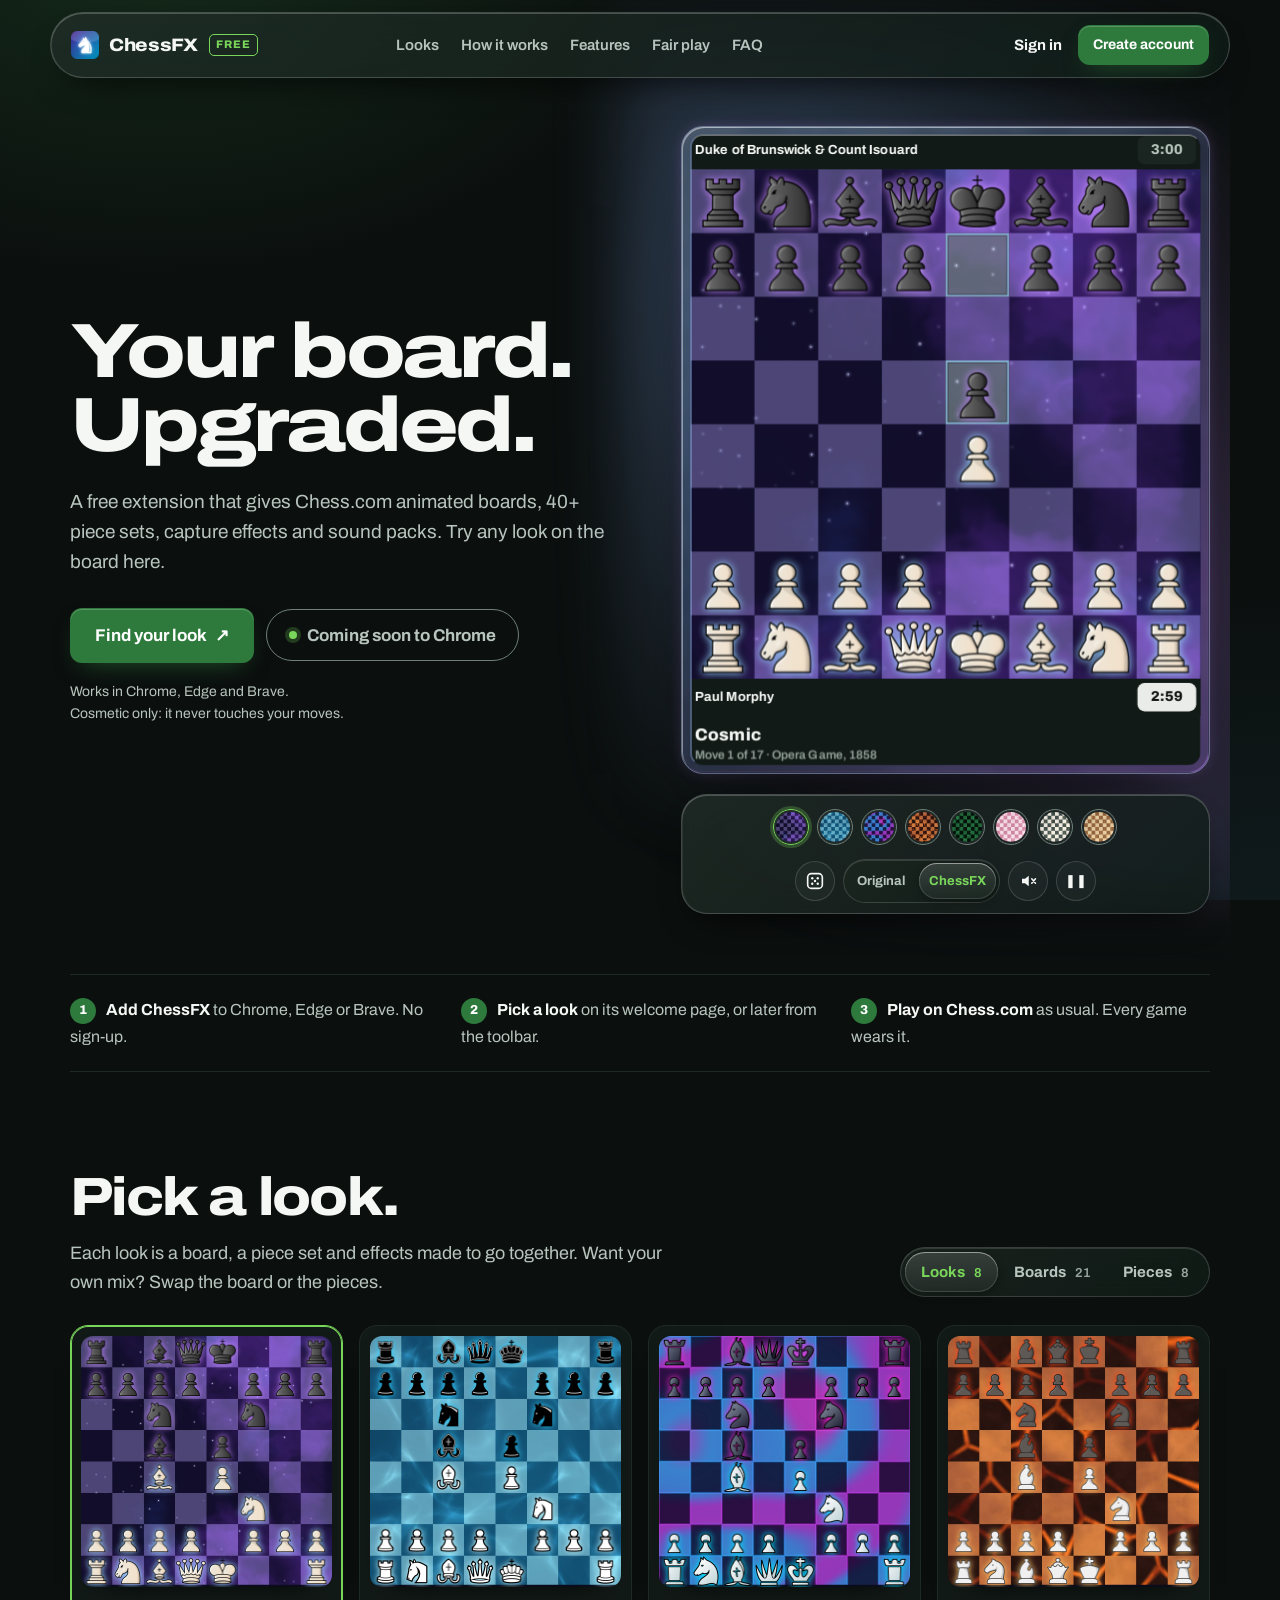
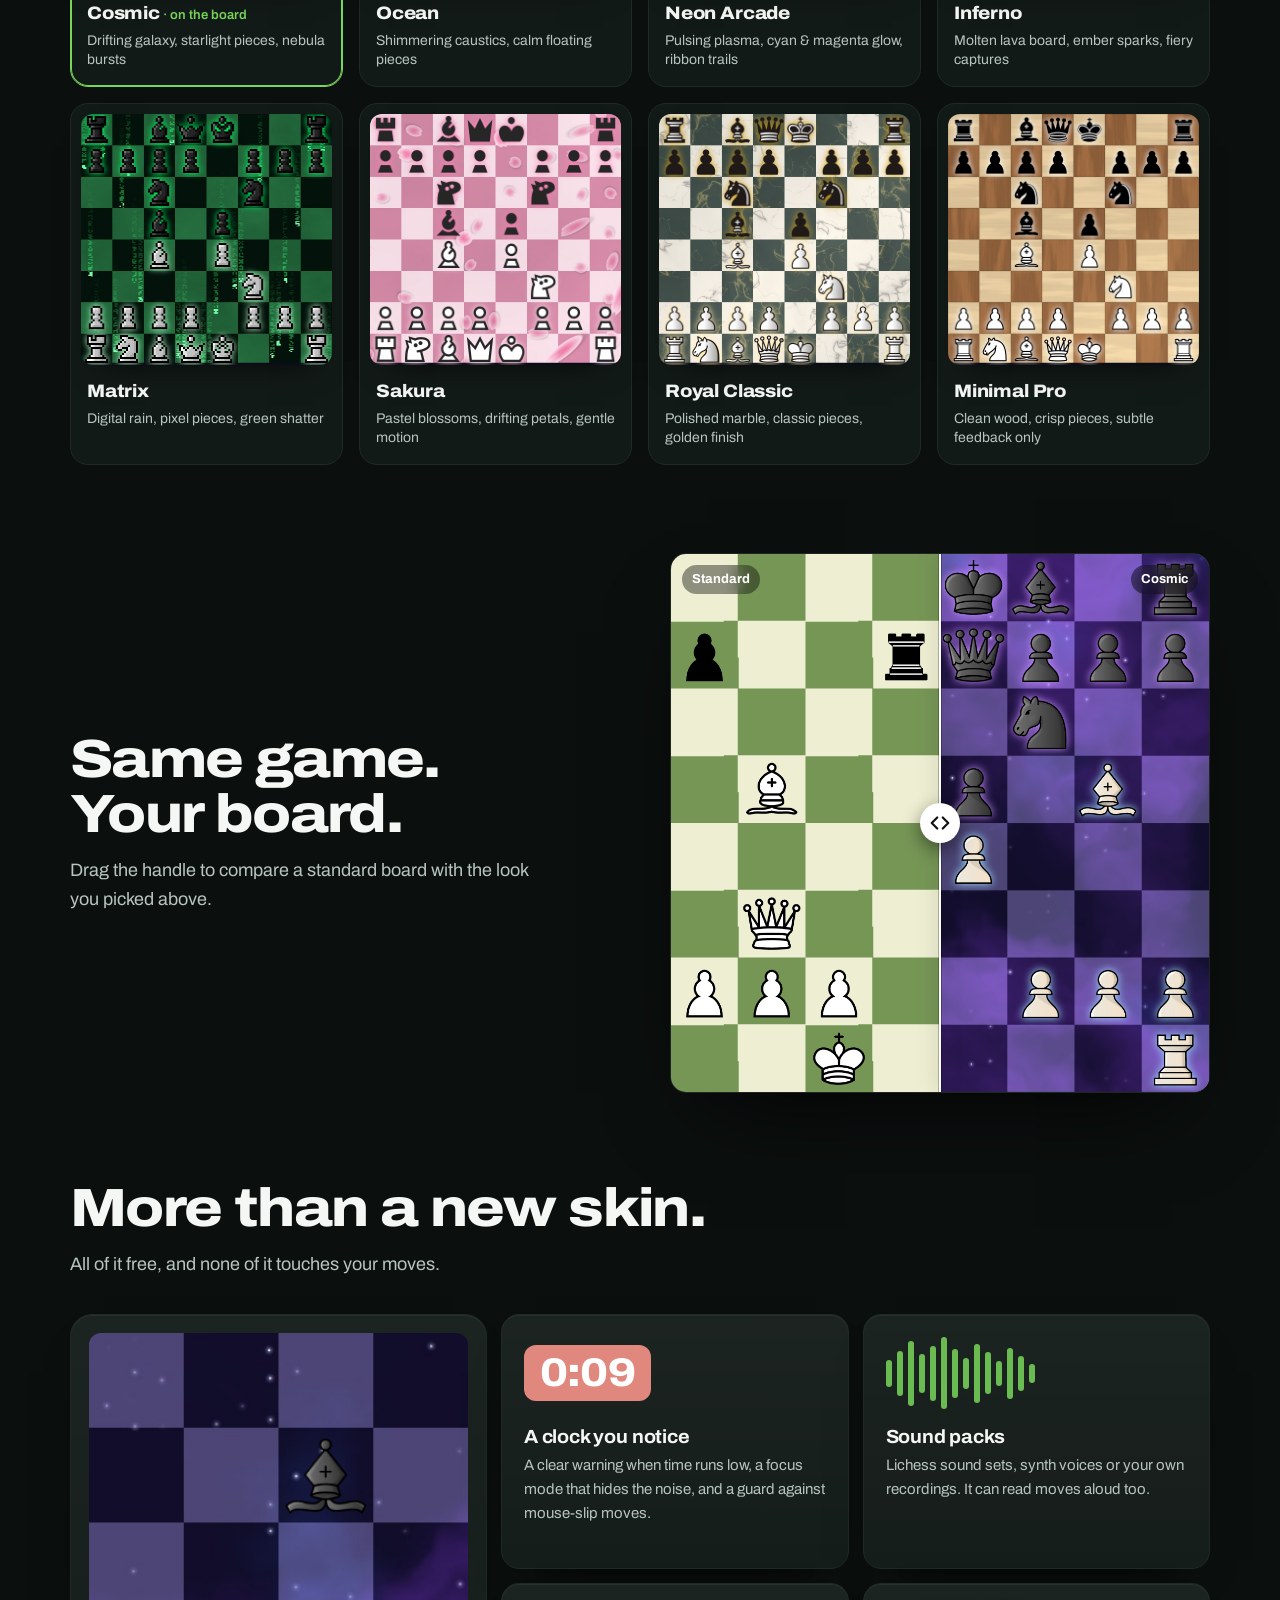
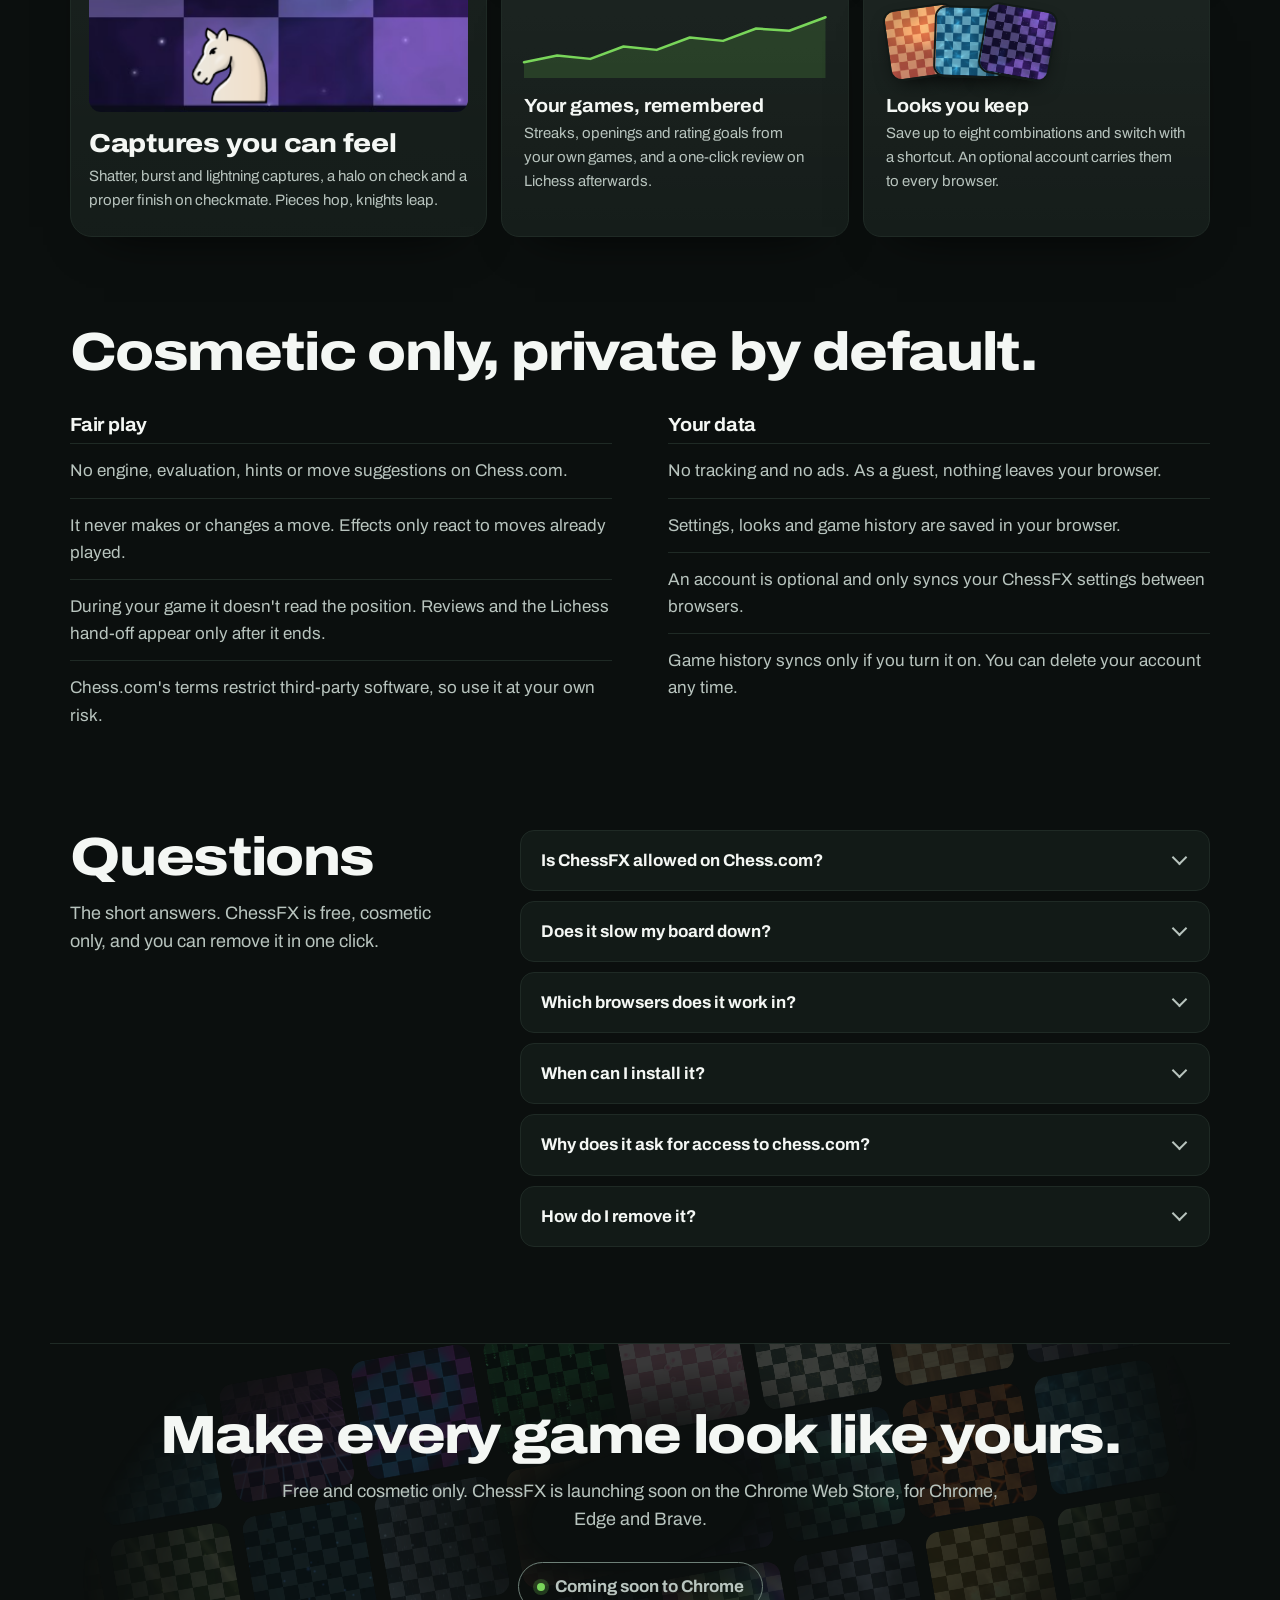
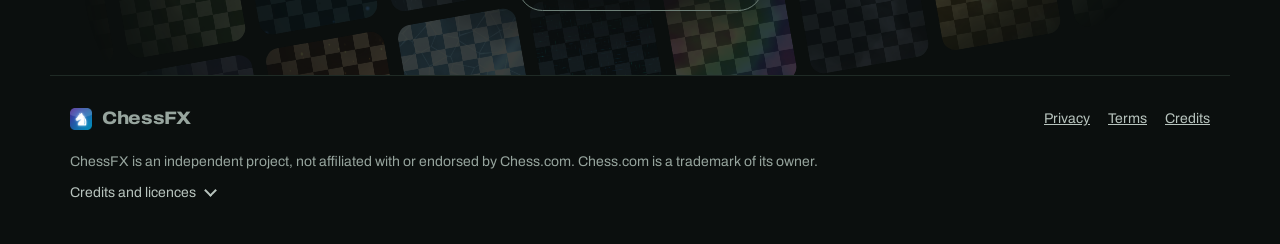
==== commit 60d95d4e: "Hero board: player bars, board and caption form one rectangle on one plane No notch between the bott" ====
--- a/index.html
+++ b/index.html
@@ -17,8 +17,8 @@
 <script>document.documentElement.classList.add('js')</script>
 <link rel="preload" as="image" href="assets/boards/galaxy.jpg" fetchpriority="high">
 <link rel="preload" as="font" type="font/woff2" href="fonts/archivo-var.woff2" crossorigin>
-<link rel="stylesheet" href="assets/tokens.css?v=32">
-<link rel="stylesheet" href="site.css?v=32">
+<link rel="stylesheet" href="assets/tokens.css?v=33">
+<link rel="stylesheet" href="site.css?v=33">
 <script type="application/ld+json">
 {"@context":"https://schema.org","@type":"SoftwareApplication","name":"ChessFX","applicationCategory":"BrowserApplication","operatingSystem":"Chrome, Edge, Brave","offers":{"@type":"Offer","price":"0","priceCurrency":"USD"},"description":"Animated boards, piece sets, effects and sounds for Chess.com. Cosmetic only."}
 </script>
@@ -233,13 +233,13 @@
   <details id="credits" class="credits"><summary>Credits and licences</summary><p>Piece sets shown on this page come from the Lichess project and their authors:</p><ul id="creditList"></ul><p>Typeface: Archivo by Omnibus-Type, under the SIL Open Font License 1.1 (<a href="fonts/OFL.txt">licence</a>).</p></details>
 </footer>
 
-<script src="assets/data.js?v=32"></script>
-<script src="assets/shaders.js?v=32"></script>
-<script src="assets/catalog.js?v=32"></script>
-<script src="assets/presets.js?v=32"></script>
-<script src="assets/settings.js?v=32"></script>
-<script src="assets/cloud-config.js?v=32"></script>
-<script src="auth.js?v=32"></script>
-<script src="site.js?v=32" defer></script>
+<script src="assets/data.js?v=33"></script>
+<script src="assets/shaders.js?v=33"></script>
+<script src="assets/catalog.js?v=33"></script>
+<script src="assets/presets.js?v=33"></script>
+<script src="assets/settings.js?v=33"></script>
+<script src="assets/cloud-config.js?v=33"></script>
+<script src="auth.js?v=33"></script>
+<script src="site.js?v=33" defer></script>
 </body>
 </html>
--- a/site.css
+++ b/site.css
@@ -635,17 +635,16 @@
 .stage .glow { inset: -12% -12% 2%; background: radial-gradient(ellipse at 22% 30%, color-mix(in srgb, var(--tint) 30%, transparent), transparent 65%), radial-gradient(ellipse at 85% 65%, color-mix(in srgb, var(--tint2) 24%, transparent), transparent 65%); filter: blur(32px); }
 /* Filters live on a childless rim, never on the preserve-3d card or its sharp content planes. */
 .board-card { background: transparent; border-color: color-mix(in srgb, var(--tint) 28%, #ffffff38); box-shadow: 0 40px 90px -40px #000, 0 0 18px -6px color-mix(in srgb, var(--tint2) 45%, transparent), inset 0 1px 0 #ffffff70; }
-.board-card::before { content: ''; position: absolute; inset: 11px; border-radius: 12px; background: var(--cfx-ink-1); transform: translateZ(0); backface-visibility: hidden; pointer-events: none; }
-.board-card::after { content: ''; position: absolute; inset: 11px; border: 1px solid transparent; border-top-color: #ffffff80; border-left-color: color-mix(in srgb, var(--tint) 55%, #ffffff55); border-radius: 12px; transform: translateZ(2px); backface-visibility: hidden; pointer-events: none; }
+.board-card::after { content: ''; position: absolute; inset: 12px; border: 1px solid transparent; border-top-color: #ffffff80; border-left-color: color-mix(in srgb, var(--tint) 55%, #ffffff55); border-radius: 12px; transform: translateZ(15px); backface-visibility: hidden; pointer-events: none; }
 .glass-rim { position: absolute; inset: 0; border-radius: inherit; pointer-events: none; transform: translateZ(1px); background: linear-gradient(135deg, #ffffff26, color-mix(in srgb, var(--tint) 16%, transparent) 40%, color-mix(in srgb, var(--tint2) 20%, transparent)); box-shadow: inset 1px 1px 0 #ffffff8c, inset -1px -1px 0 color-mix(in srgb, var(--tint2) 45%, transparent);
   clip-path: polygon(evenodd, 0 0, 100% 0, 100% 100%, 0 100%, 0 0, 12px 12px, 12px calc(100% - 12px), calc(100% - 12px) calc(100% - 12px), calc(100% - 12px) 12px, 12px 12px);
   -webkit-backdrop-filter: blur(6px) saturate(1.5); backdrop-filter: blur(6px) saturate(1.5); }
 /* Exactly one surface uses refraction, clipped to the 12px perimeter. Other engines keep the frost above. */
 .glass-refract .glass-rim { backdrop-filter: url(#glassRefraction) blur(6px) saturate(1.5); }
 .board-card > .pbar, .board-card > .board-bar { background: var(--cfx-ink-1); }
-.board-card > .pbar { margin: 0; border-radius: 0 0 12px 12px; }
+.board-card > .pbar { margin: 0; border-radius: 0; }
 .board-card > .pbar:first-of-type { padding-top: 0; border-radius: 12px 12px 0 0; }
-.stage .board-bar { padding: 10px 4px 3px; }
+.board-card > .board-bar { margin: 0; padding: 10px 4px 3px; border-radius: 0 0 12px 12px; }
 .stage .board-bar::after { content: none; }
 .stage .look-name { flex: 1 1 auto; }
 .glare { background: radial-gradient(ellipse at var(--gx, 50%) var(--gy, 30%), #ffffff42, color-mix(in srgb, var(--tint) 10%, transparent) 22%, transparent 48%), linear-gradient(125deg, #ffffff0a, transparent 32%, color-mix(in srgb, var(--tint2) 5%, transparent) 75%, transparent); }
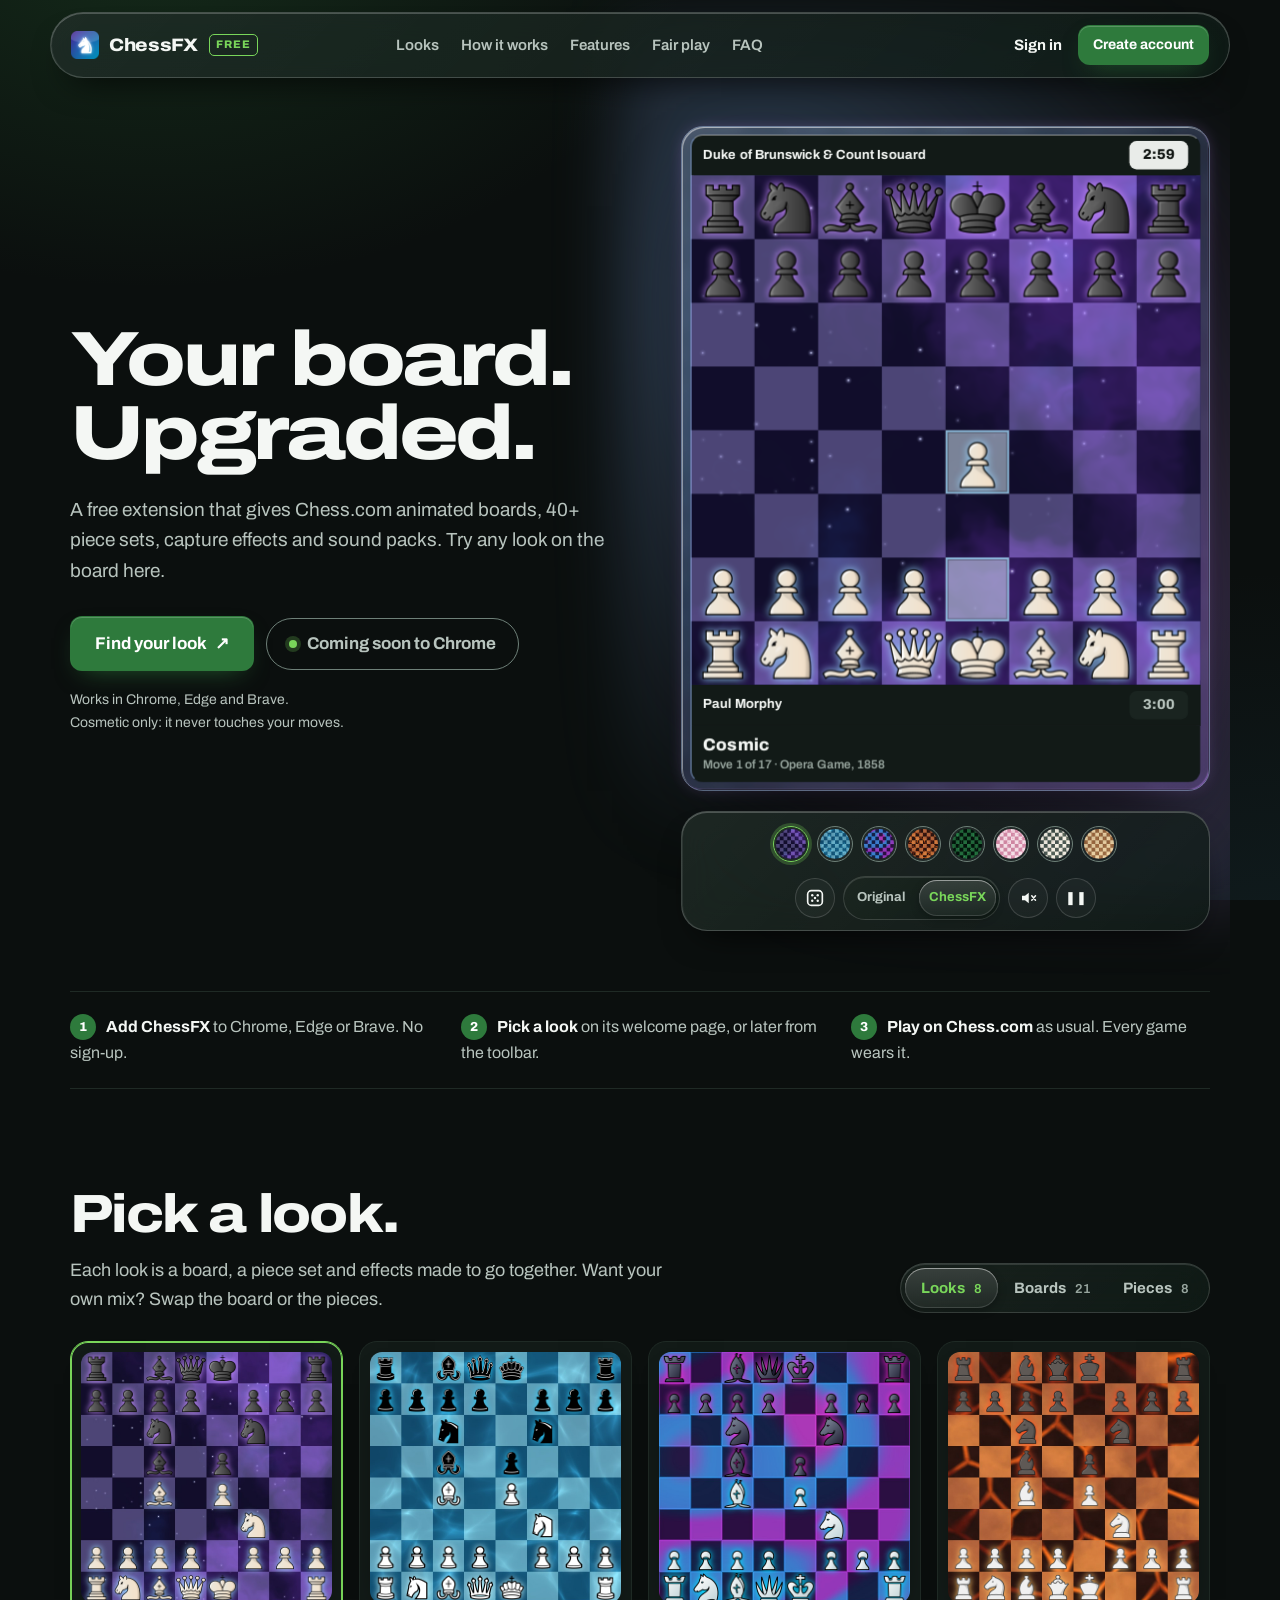
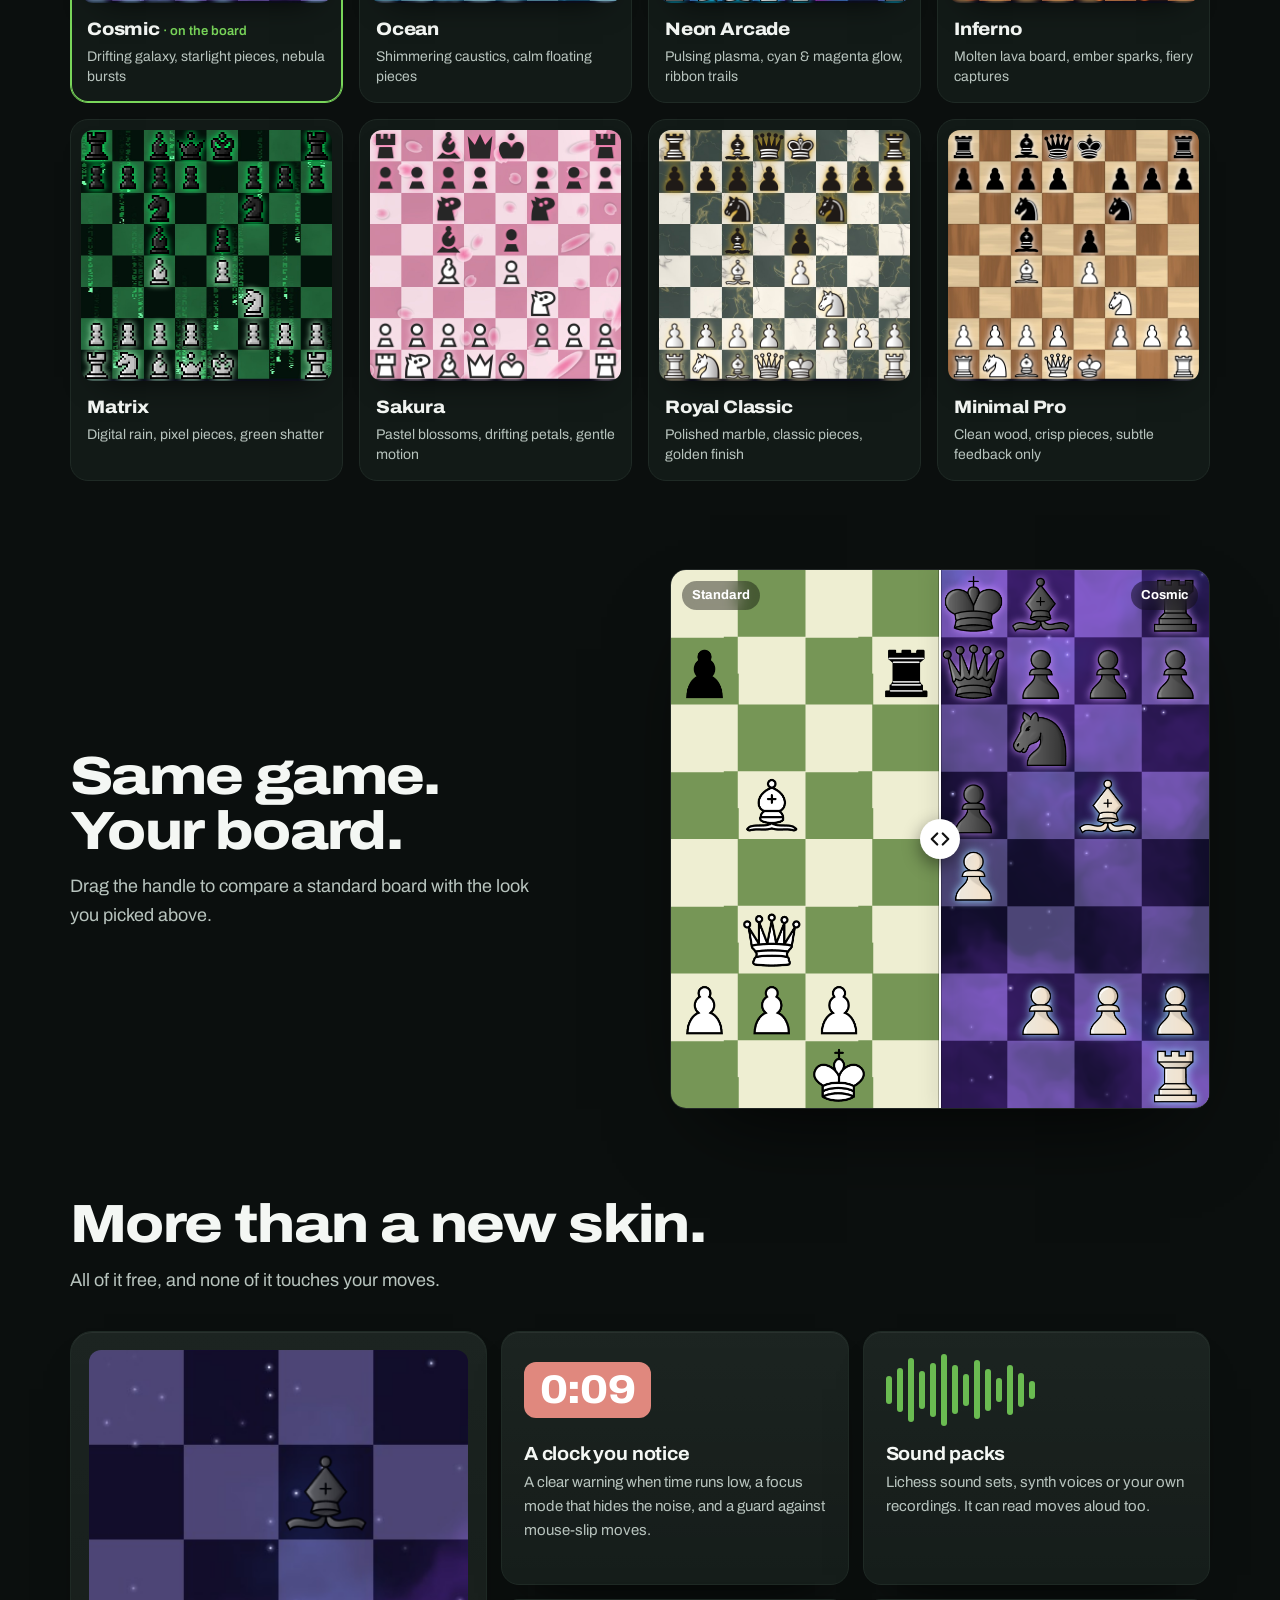
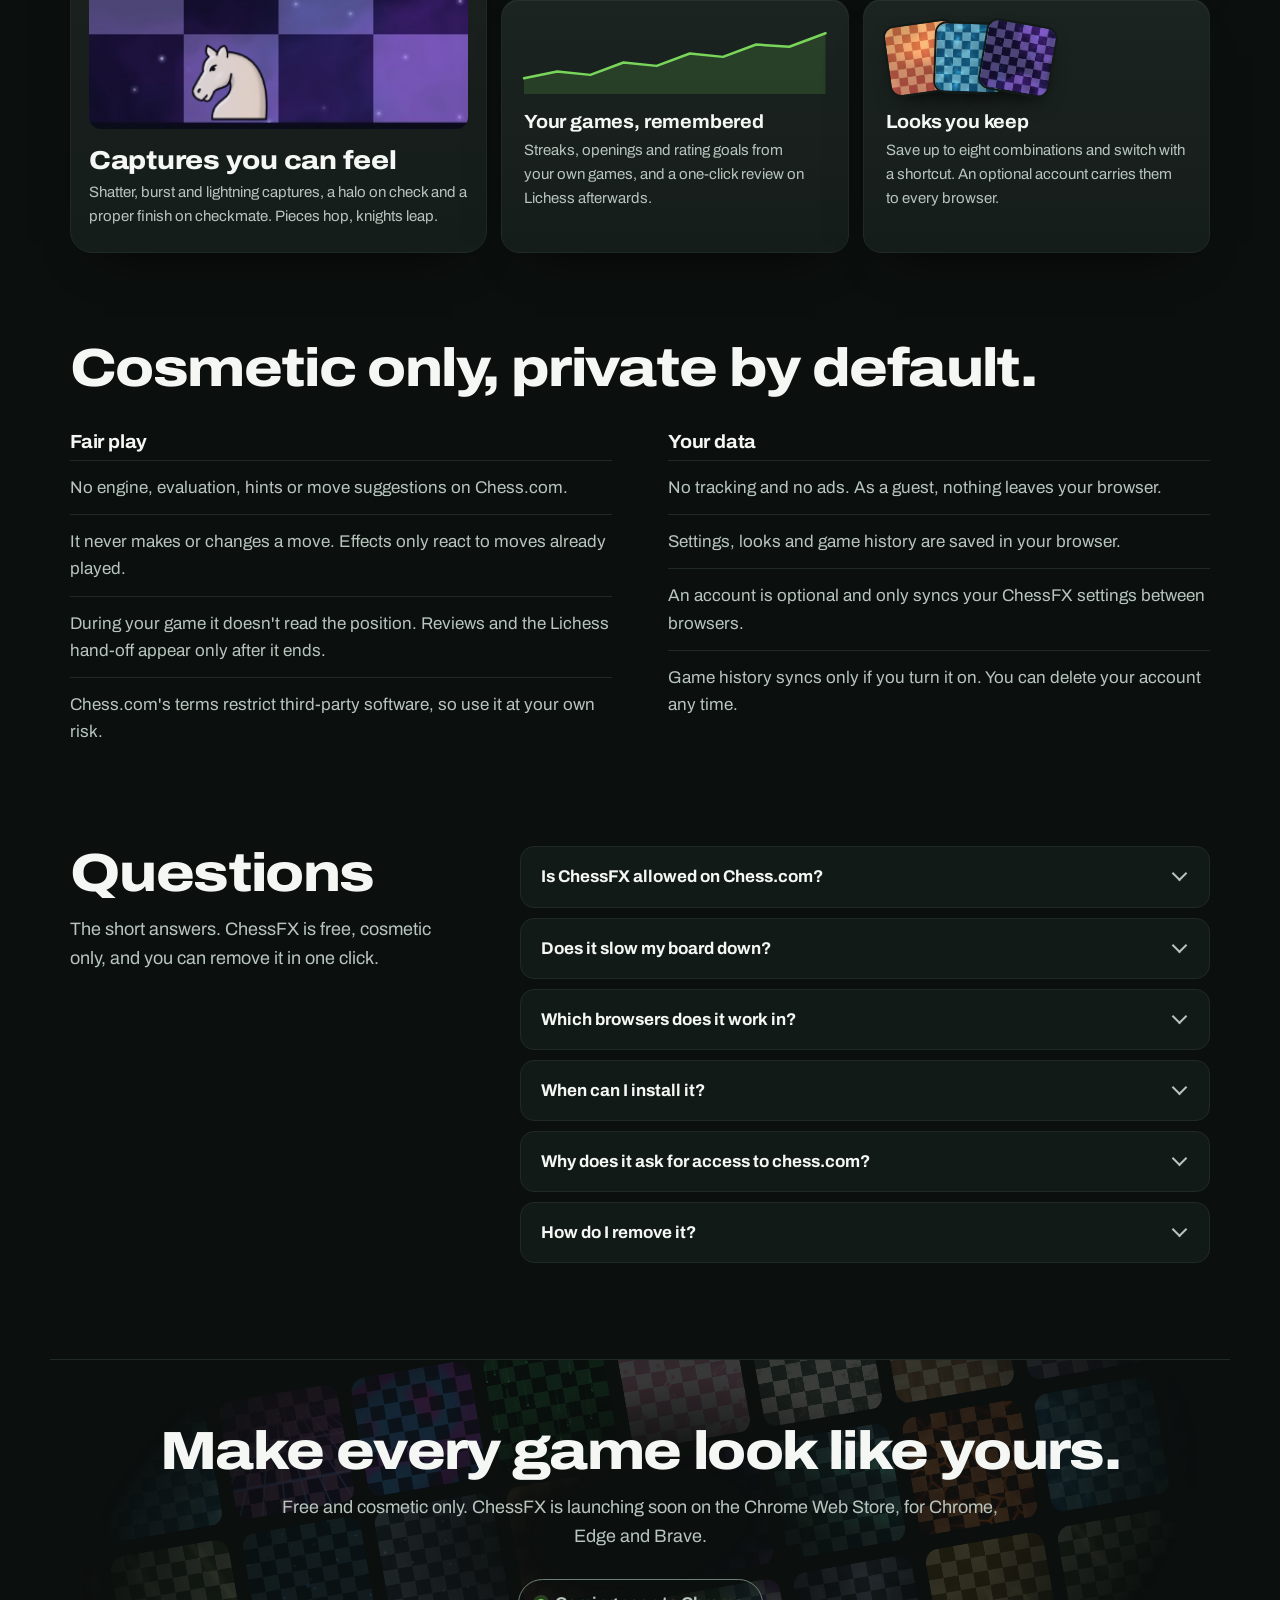
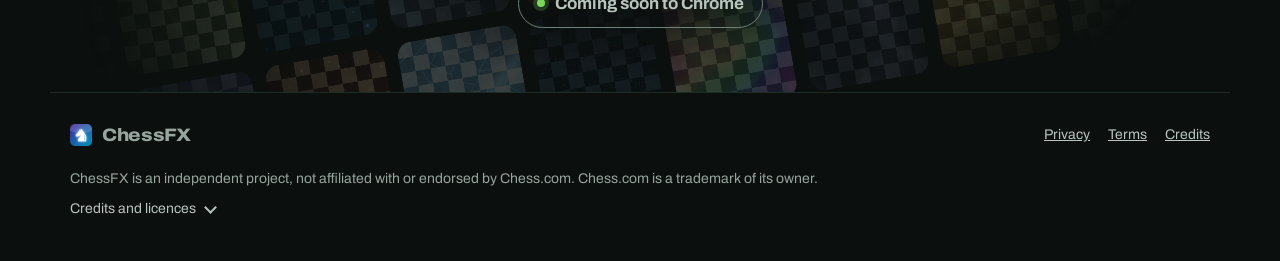
==== commit 3a3d2e79: "Hero board: text and clocks properly aligned and centred Every row of the card (both player bars and" ====
--- a/index.html
+++ b/index.html
@@ -17,8 +17,8 @@
 <script>document.documentElement.classList.add('js')</script>
 <link rel="preload" as="image" href="assets/boards/galaxy.jpg" fetchpriority="high">
 <link rel="preload" as="font" type="font/woff2" href="fonts/archivo-var.woff2" crossorigin>
-<link rel="stylesheet" href="assets/tokens.css?v=33">
-<link rel="stylesheet" href="site.css?v=33">
+<link rel="stylesheet" href="assets/tokens.css?v=35">
+<link rel="stylesheet" href="site.css?v=35">
 <script type="application/ld+json">
 {"@context":"https://schema.org","@type":"SoftwareApplication","name":"ChessFX","applicationCategory":"BrowserApplication","operatingSystem":"Chrome, Edge, Brave","offers":{"@type":"Offer","price":"0","priceCurrency":"USD"},"description":"Animated boards, piece sets, effects and sounds for Chess.com. Cosmetic only."}
 </script>
@@ -233,13 +233,13 @@
   <details id="credits" class="credits"><summary>Credits and licences</summary><p>Piece sets shown on this page come from the Lichess project and their authors:</p><ul id="creditList"></ul><p>Typeface: Archivo by Omnibus-Type, under the SIL Open Font License 1.1 (<a href="fonts/OFL.txt">licence</a>).</p></details>
 </footer>
 
-<script src="assets/data.js?v=33"></script>
-<script src="assets/shaders.js?v=33"></script>
-<script src="assets/catalog.js?v=33"></script>
-<script src="assets/presets.js?v=33"></script>
-<script src="assets/settings.js?v=33"></script>
-<script src="assets/cloud-config.js?v=33"></script>
-<script src="auth.js?v=33"></script>
-<script src="site.js?v=33" defer></script>
+<script src="assets/data.js?v=35"></script>
+<script src="assets/shaders.js?v=35"></script>
+<script src="assets/catalog.js?v=35"></script>
+<script src="assets/presets.js?v=35"></script>
+<script src="assets/settings.js?v=35"></script>
+<script src="assets/cloud-config.js?v=35"></script>
+<script src="auth.js?v=35"></script>
+<script src="site.js?v=35" defer></script>
 </body>
 </html>
--- a/site.css
+++ b/site.css
@@ -46,7 +46,7 @@
 .board.original .pieces img { filter: none; }
 .pieces img.gone { opacity: 0; }
 #fx { pointer-events: none; }
-.board-bar { display: flex; align-items: center; gap: 12px; padding: 12px 4px 2px; }
+.board-bar { display: flex; align-items: center; gap: 12px; padding: 10px 12px; }
 .look-name { font-weight: 800; font-size: 17px; margin-right: auto; }
 .seg { display: inline-flex; padding: 3px; }
 .seg button { min-height: 32px; padding: 4px 12px; border: 0; background: none; color: var(--cfx-text-2); font: inherit; font-weight: 700; font-size: 14px; cursor: pointer; }
@@ -350,8 +350,7 @@
 @media (max-width: 620px) { .sets { grid-template-columns: repeat(2, minmax(0, 1fr)); gap: 10px; } .set { padding: 10px; } .set b { font-size: 14px; } }
 
 /* ===== A real game around the board: player bars, clocks, captures; sound; surprise; the finale wall ===== */
-.pbar { display: flex; align-items: center; gap: 10px; min-height: 34px; padding: 4px 4px; font-size: 13px; }
-.pbar:first-child { padding-top: 0; }
+.pbar { display: flex; align-items: center; gap: 10px; height: 40px; padding: 4px 12px; font-size: 13px; }
 .pname { flex: none; color: var(--cfx-text); font-weight: 700; white-space: nowrap; overflow: hidden; text-overflow: ellipsis; max-width: 60%; }
 .pname small { margin-left: 6px; color: var(--cfx-text-3); font-weight: 600; }
 .caps { display: flex; flex: 1 1 auto; min-width: 0; overflow: hidden; }
@@ -411,7 +410,7 @@
 }
 
 /* Short desktop screens: the board scales with the window height, so the board and its controls stay on screen. */
-@media (min-width: 921px) and (max-height: 900px) { .stage { width: min(100%, calc(100vh - 340px)); justify-self: center; } }
+@media (min-width: 921px) and (max-height: 900px) { .stage { width: min(100%, calc(100vh - 362px)); justify-self: center; } }
 
 /* Player names: the short form on phones. Captured pieces: legible. */
 .pshort { display: none; }
@@ -643,8 +642,8 @@
 .glass-refract .glass-rim { backdrop-filter: url(#glassRefraction) blur(6px) saturate(1.5); }
 .board-card > .pbar, .board-card > .board-bar { background: var(--cfx-ink-1); }
 .board-card > .pbar { margin: 0; border-radius: 0; }
-.board-card > .pbar:first-of-type { padding-top: 0; border-radius: 12px 12px 0 0; }
-.board-card > .board-bar { margin: 0; padding: 10px 4px 3px; border-radius: 0 0 12px 12px; }
+.board-card > .pbar:first-of-type { border-radius: 12px 12px 0 0; }
+.board-card > .board-bar { margin: 0; border-radius: 0 0 12px 12px; }
 .stage .board-bar::after { content: none; }
 .stage .look-name { flex: 1 1 auto; }
 .glare { background: radial-gradient(ellipse at var(--gx, 50%) var(--gy, 30%), #ffffff42, color-mix(in srgb, var(--tint) 10%, transparent) 22%, transparent 48%), linear-gradient(125deg, #ffffff0a, transparent 32%, color-mix(in srgb, var(--tint2) 5%, transparent) 75%, transparent); }
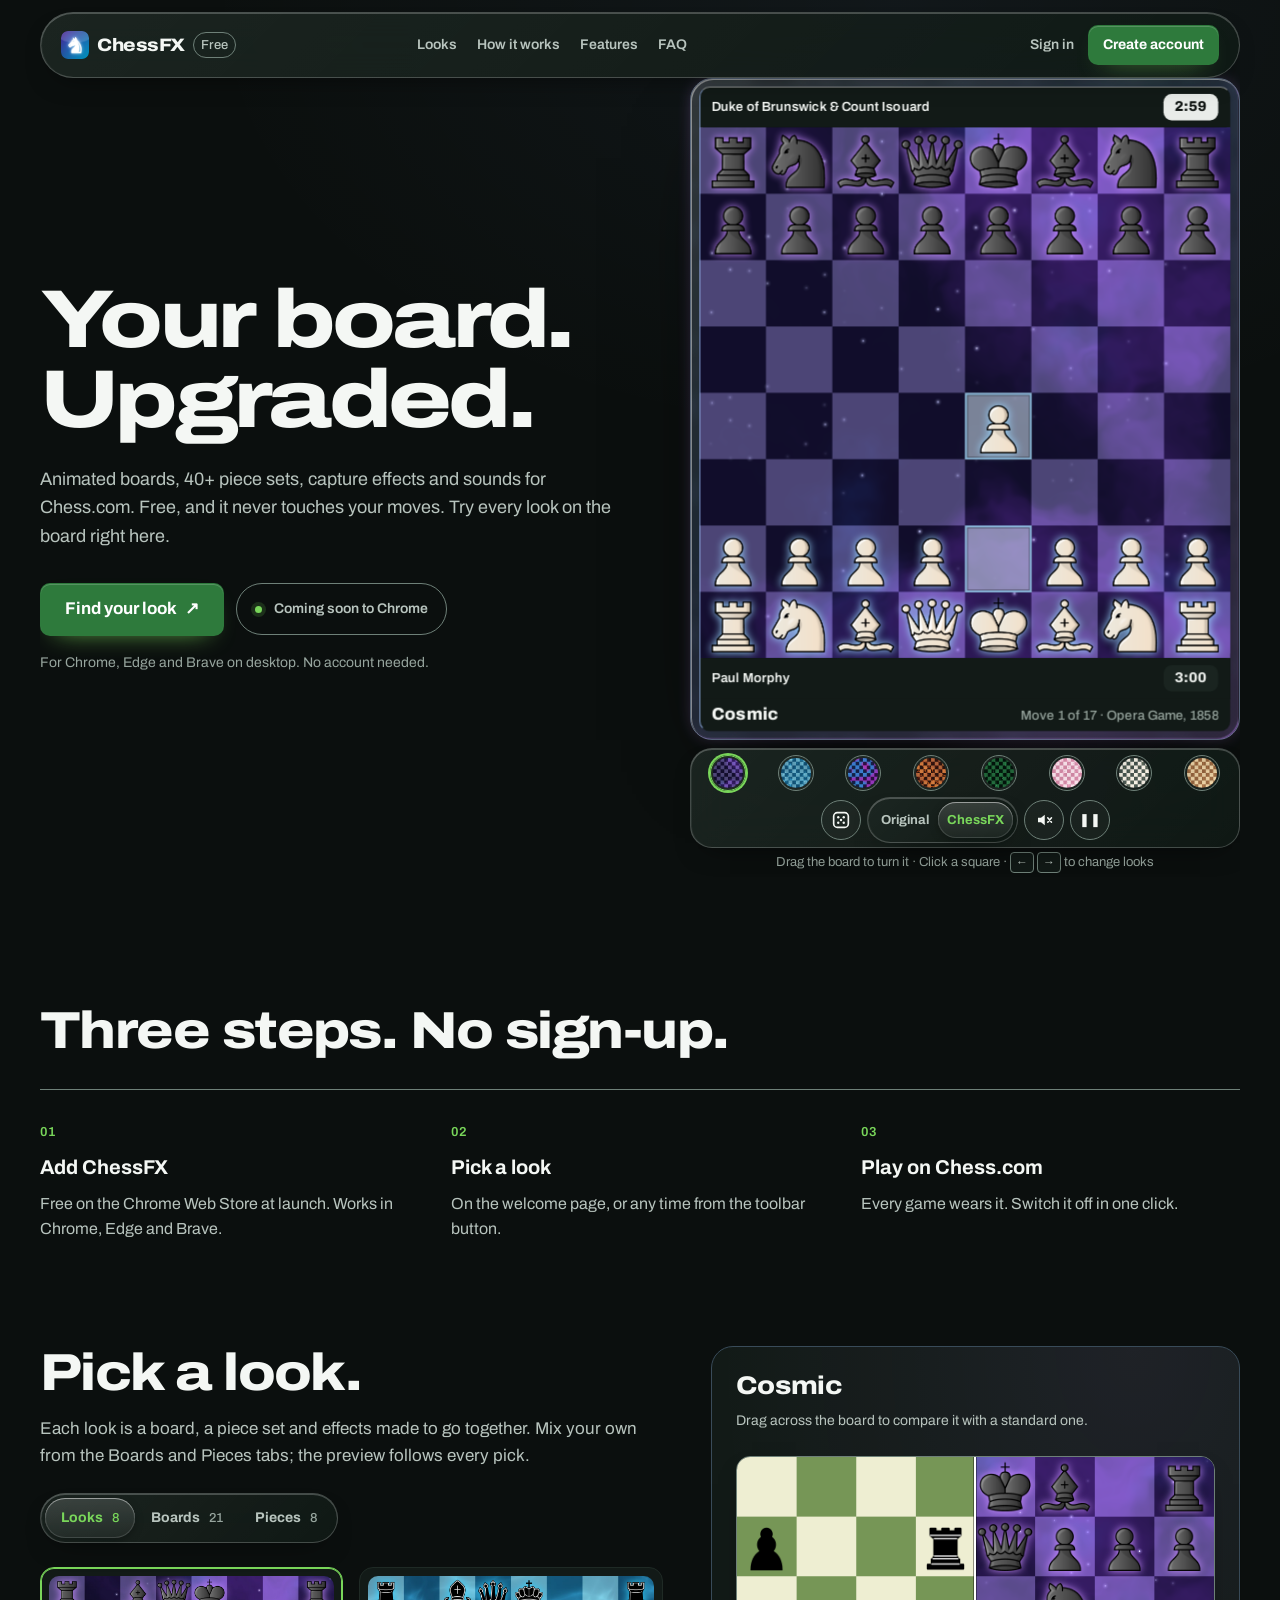
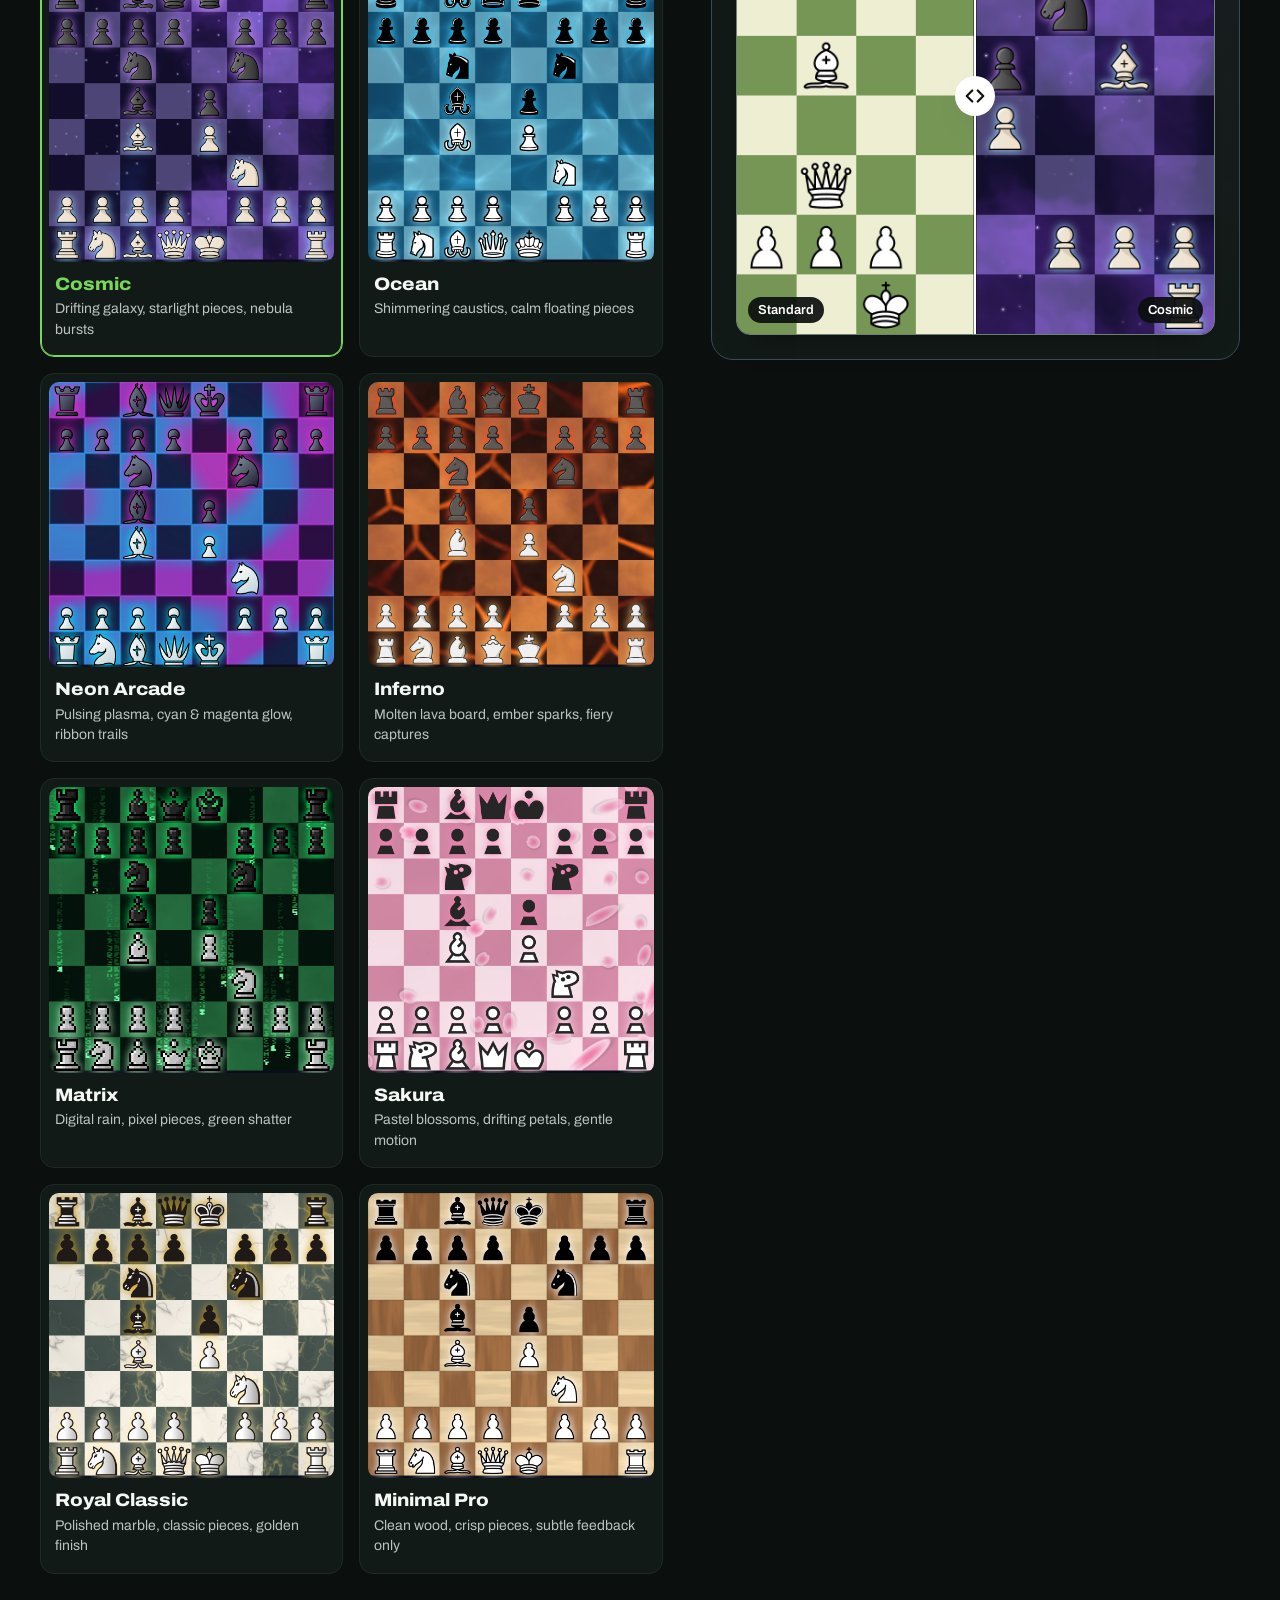
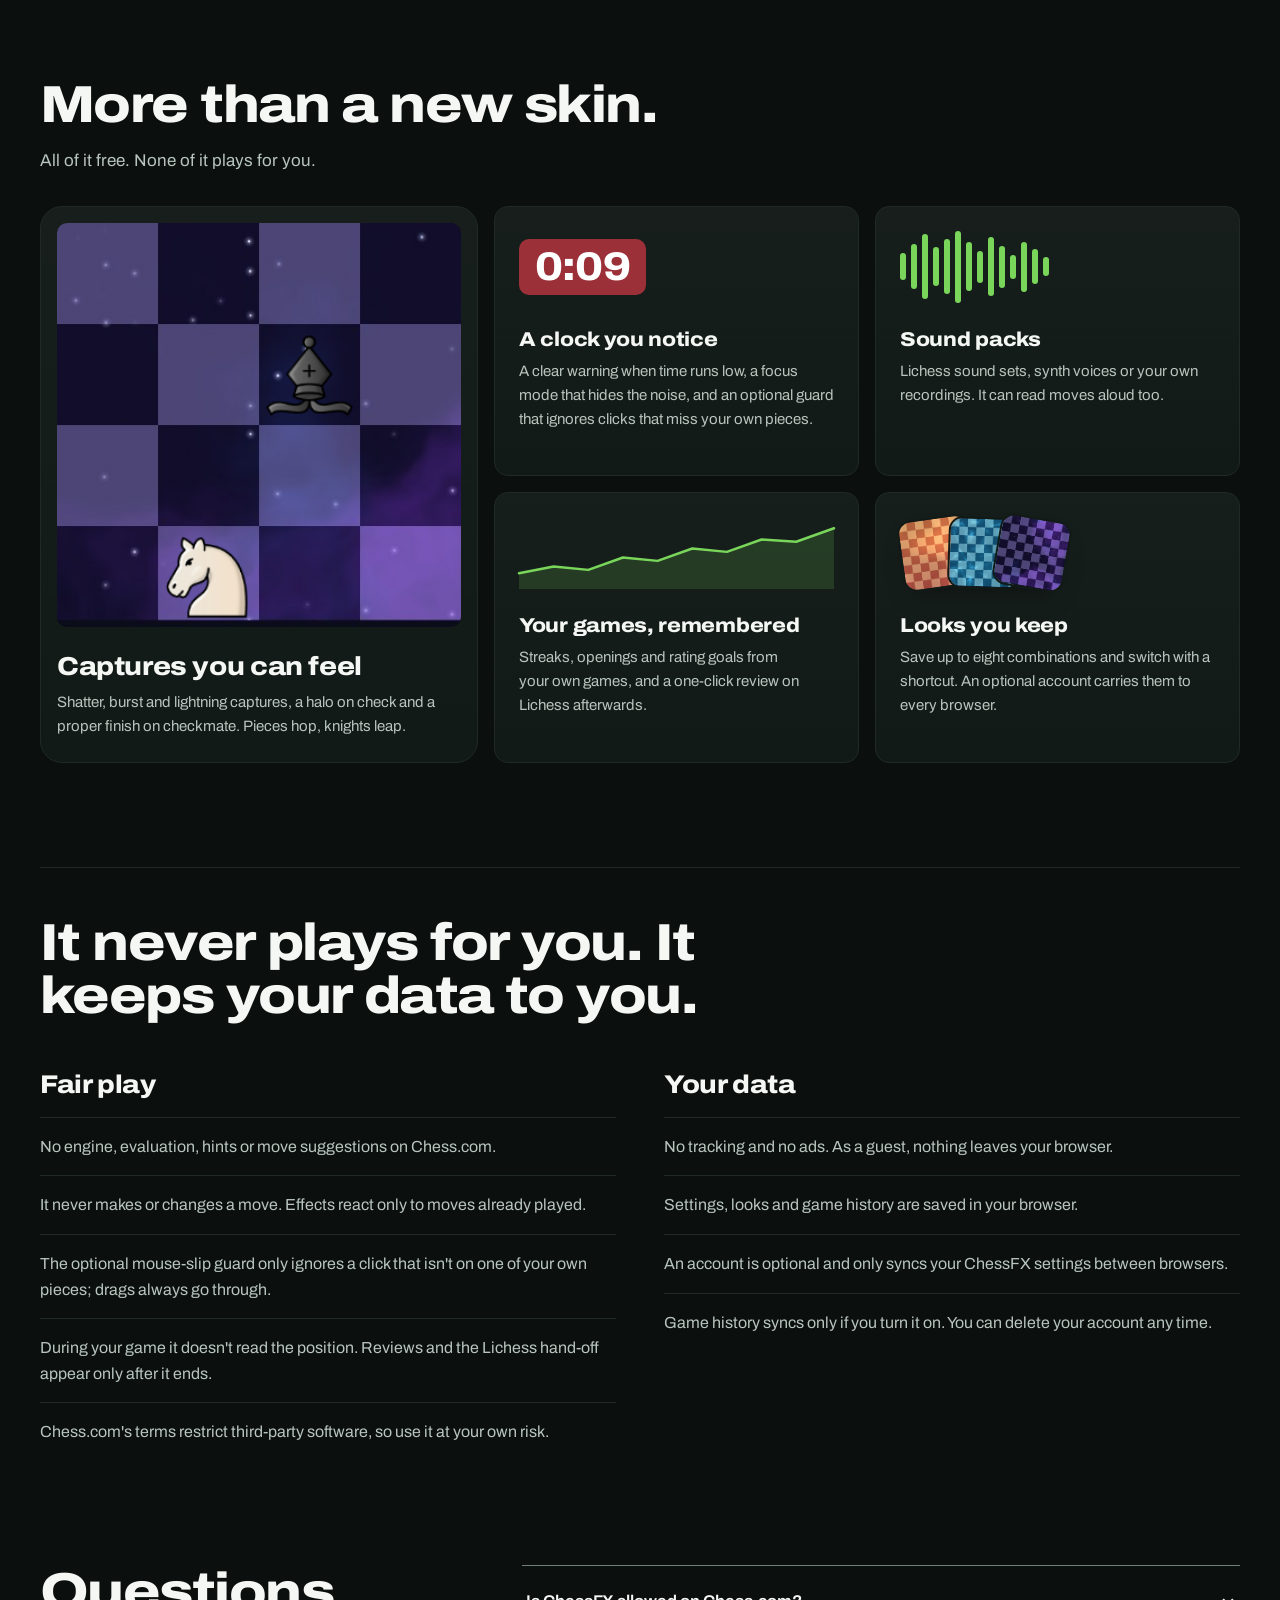
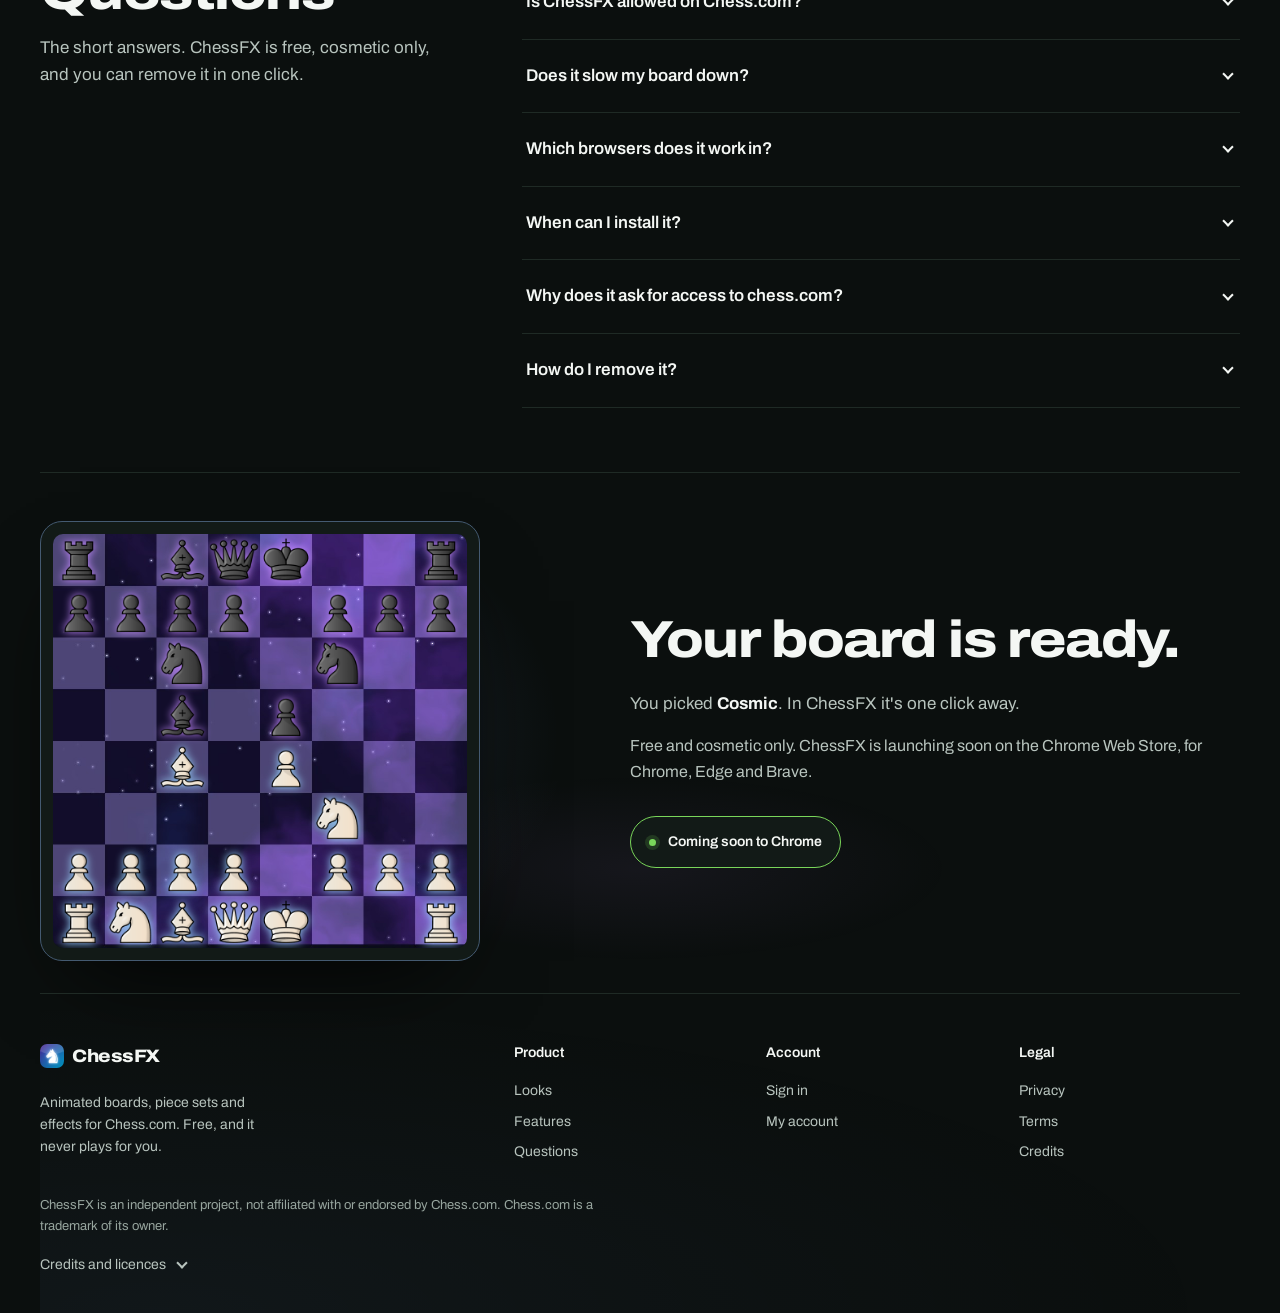
==== commit feb80473: "Website revamp: a board studio that wears your look Built by Claude and Codex together: both analyse" ====
--- a/index.html
+++ b/index.html
@@ -17,8 +17,8 @@
 <script>document.documentElement.classList.add('js')</script>
 <link rel="preload" as="image" href="assets/boards/galaxy.jpg" fetchpriority="high">
 <link rel="preload" as="font" type="font/woff2" href="fonts/archivo-var.woff2" crossorigin>
-<link rel="stylesheet" href="assets/tokens.css?v=35">
-<link rel="stylesheet" href="site.css?v=35">
+<link rel="stylesheet" href="assets/tokens.css?v=41">
+<link rel="stylesheet" href="site.css?v=41">
 <script type="application/ld+json">
 {"@context":"https://schema.org","@type":"SoftwareApplication","name":"ChessFX","applicationCategory":"BrowserApplication","operatingSystem":"Chrome, Edge, Brave","offers":{"@type":"Offer","price":"0","priceCurrency":"USD"},"description":"Animated boards, piece sets, effects and sounds for Chess.com. Cosmetic only."}
 </script>
@@ -35,10 +35,11 @@
 <a class="skip" href="#main">Skip to content</a>
 <header class="nav">
   <a class="brand" href="#top" aria-label="ChessFX home"><img src="assets/icon.png" alt="" width="28" height="28"><b>ChessFX</b><span class="tag">Free</span></a>
-  <nav aria-label="Sections">
-    <a href="#looks">Looks</a><a href="#how">How it works</a><a href="#features">Features</a><a href="#fair">Fair play</a><a href="#faq">FAQ</a>
+  <nav id="navMenu" aria-label="Sections">
+    <a href="#looks">Looks</a><a href="#how">How it works</a><a href="#features">Features</a><a href="#faq">FAQ</a>
   </nav>
   <div class="acct" id="acct"></div>
+  <button type="button" class="menu-btn" id="menuBtn" aria-expanded="false" aria-controls="navMenu" aria-label="Open the menu"><span></span><span></span></button>
 </header>
 
 <main id="main">
@@ -46,12 +47,12 @@
   <section class="hero" id="top">
     <div class="hero-copy">
       <h1>Your board.<br>Upgraded.</h1>
-      <p class="lede">A free extension that gives Chess.com animated boards, 40+ piece sets, capture effects and sound packs. Try any look on the board here.</p>
+      <p class="lede">Animated boards, 40+ piece sets, capture effects and sounds for Chess.com. Free, and it never touches your moves. Try every look on the board right here.</p>
       <div class="ctas">
         <a class="btn btn-go btn-lg" href="#looks">Find your look <span aria-hidden="true">↗</span></a>
         <p class="soon" data-soon="ghost">Coming soon to Chrome</p>
       </div>
-      <p class="ctas-note">Works in Chrome, Edge and Brave. Cosmetic only: it never touches your moves.</p>
+      <p class="ctas-note">For Chrome, Edge and Brave on desktop. No account needed.</p>
     </div>
 
     <div class="stage" aria-label="Live preview">
@@ -89,26 +90,29 @@
           <button type="button" id="pause" class="icon-btn" aria-pressed="false" aria-label="Pause the preview">❚❚</button>
         </div>
       </div>
+      <p class="hint" id="cardHint">Drag the board to turn it · Click a square · <kbd>←</kbd> <kbd>→</kbd> to change looks</p>
       <p class="apply-row" id="applyRow" hidden><button type="button" class="btn btn-go" id="applyBtn">Apply to my ChessFX</button><span id="applyMsg" role="status" aria-live="polite"></span></p>
     </div>
   </section>
 
   <!-- How it works: three steps, no account. -->
-  <section class="steps" id="how" aria-labelledby="stepsH">
-    <h2 id="stepsH" class="sr">How it works</h2>
+  <section class="sec steps" id="how" aria-labelledby="stepsH">
+    <h2 id="stepsH">Three steps. No sign-up.</h2>
     <ol>
-      <li><b>Add ChessFX</b> to Chrome, Edge or Brave. No sign-up.</li>
-      <li><b>Pick a look</b> on its welcome page, or later from the toolbar.</li>
-      <li><b>Play on Chess.com</b> as usual. Every game wears it.</li>
+      <li><b>Add ChessFX</b><span>Free on the Chrome Web Store at launch. Works in Chrome, Edge and Brave.</span></li>
+      <li><b>Pick a look</b><span>On the welcome page, or any time from the toolbar button.</span></li>
+      <li><b>Play on Chess.com</b><span>Every game wears it. Switch it off in one click.</span></li>
     </ol>
   </section>
 
-  <!-- Looks: the ready-made presets first; Boards and Pieces tabs to mix your own. -->
-  <section class="sec" id="looks" aria-labelledby="looksH">
+  <!-- Looks studio: choices on the left (presets first; Boards and Pieces tabs to mix your own), the live preview with
+       its before/after slider on the right. Picking something updates the preview in place: no jumping back up. -->
+  <section class="sec studio" id="looks" aria-labelledby="looksH">
+  <div class="studio-main">
     <div class="looks-head">
       <div>
         <h2 id="looksH">Pick a look.</h2>
-        <p class="sub">Each look is a board, a piece set and effects made to go together. Want your own mix? Swap the board or the pieces.</p>
+        <p class="sub">Each look is a board, a piece set and effects made to go together. Mix your own from the Boards and Pieces tabs; the preview follows every pick.</p>
       </div>
       <div class="tabs" role="tablist" aria-label="Browse looks, boards or pieces">
         <span class="tab-lens" aria-hidden="true"></span>
@@ -127,30 +131,29 @@
       <p class="panel-note">Eight of the 40+ sets in ChessFX. Pick one to put it on your current board.</p>
       <div class="sets" id="sets" role="group" aria-label="Piece sets"></div>
     </div>
-  </section>
-
-  <!-- Before and after: the same position on a standard green board and on the look picked above. -->
-  <section class="sec cmp-sec" id="compare" aria-labelledby="cmpH">
-    <div class="cmp-copy">
-      <h2 id="cmpH">Same game. Your board.</h2>
-      <p class="sub">Drag the handle to compare a standard board with the look you picked above.</p>
-    </div>
-    <figure class="cmp-fig">
-    <div class="cmp" id="cmp" style="--pos: 50%">
-      <div class="cmp-layer cmp-orig" aria-hidden="true"><div class="cmp-pieces" id="cmpOrig"></div></div>
-      <div class="cmp-layer cmp-fx" aria-hidden="true"><img id="cmpPoster" src="assets/boards/galaxy.jpg" alt="" width="800" height="800" loading="lazy"><canvas id="cmpLive"></canvas><div class="cmp-pieces" id="cmpFx"></div></div>
-      <span class="cmp-handle" aria-hidden="true"></span>
-      <input class="cmp-range" id="cmpRange" type="range" min="0" max="100" value="50" aria-label="Compare a standard green board with ChessFX">
-    </div>
-    <figcaption class="cmp-labels" aria-hidden="true"><span>Standard</span><span id="cmpTag">Cosmic</span></figcaption>
-    </figure>
-  </section>
+  </div>
+  <aside class="studio-preview" aria-labelledby="cmpH">
+    <div class="studio-sticky">
+      <div class="studio-head"><h3 id="cmpH"><span id="studioName">Cosmic</span></h3><p>Drag across the board to compare it with a standard one.</p></div>
+      <figure class="cmp-fig">
+      <div class="cmp" id="cmp" style="--pos: 50%">
+        <div class="cmp-layer cmp-orig" aria-hidden="true"><div class="cmp-pieces" id="cmpOrig"></div></div>
+        <div class="cmp-layer cmp-fx" aria-hidden="true"><img id="cmpPoster" src="assets/boards/galaxy.jpg" alt="" width="800" height="800" loading="lazy"><canvas id="cmpLive"></canvas><div class="cmp-pieces" id="cmpFx"></div></div>
+        <span class="cmp-handle" aria-hidden="true"></span>
+        <input class="cmp-range" id="cmpRange" type="range" min="0" max="100" value="50" aria-label="Compare a standard green board with ChessFX">
+      </div>
+      <figcaption class="cmp-labels" aria-hidden="true"><span>Standard</span><span id="cmpTag">Cosmic</span></figcaption>
+      </figure>
+    </div>
+  </aside>
+  </section>
+
 
 
 
   <section class="sec feat-sec" id="features" aria-labelledby="featH">
     <h2 id="featH">More than a new skin.</h2>
-    <p class="sub">All of it free, and none of it touches your moves.</p>
+    <p class="sub">All of it free. None of it plays for you.</p>
     <div class="feat-grid">
       <article class="feat feat-main">
         <div class="feat-art art-capture" aria-hidden="true"><canvas id="capDemo" width="360" height="360"></canvas></div>
@@ -160,7 +163,7 @@
       <article class="feat">
         <div class="feat-art art-clock" aria-hidden="true"><span class="clk">0:09</span></div>
         <h3>A clock you notice</h3>
-        <p>A clear warning when time runs low, a focus mode that hides the noise, and a guard against mouse-slip moves.</p>
+        <p>A clear warning when time runs low, a focus mode that hides the noise, and an optional guard that ignores clicks that miss your own pieces.</p>
       </article>
       <article class="feat">
         <div class="feat-art art-sound" aria-hidden="true"><i></i><i></i><i></i><i></i><i></i><i></i><i></i><i></i><i></i><i></i><i></i><i></i><i></i><i></i></div>
@@ -181,13 +184,14 @@
   </section>
 
   <section class="sec promise" id="fair" aria-labelledby="fairH">
-    <h2 id="fairH">Cosmetic only, private by default.</h2>
+    <h2 id="fairH">It never plays for you. It keeps your data to you.</h2>
     <div class="promise-cols">
       <div>
         <h3>Fair play</h3>
         <ul class="plain">
           <li>No engine, evaluation, hints or move suggestions on Chess.com.</li>
-          <li>It never makes or changes a move. Effects only react to moves already played.</li>
+          <li>It never makes or changes a move. Effects react only to moves already played.</li>
+          <li>The optional mouse-slip guard only ignores a click that isn't on one of your own pieces; drags always go through.</li>
           <li>During your game it doesn't read the position. Reviews and the Lichess hand-off appear only after it ends.</li>
           <li>Chess.com's terms restrict third-party software, so use it at your own risk.</li>
         </ul>
@@ -217,29 +221,34 @@
   </section>
 
   <section class="final" id="get" aria-labelledby="getH">
-    <div class="wall" id="wall" aria-hidden="true"></div>
-    <h2 id="getH">Make every game look like yours.</h2>
-    <p class="sub" id="getNote">Free and cosmetic only. ChessFX is launching soon on the Chrome Web Store, for Chrome, Edge and Brave.</p>
-    <p class="soon" data-soon="go">Coming soon to Chrome</p>
+    <div class="final-look" aria-hidden="true"><img id="finalImg" src="assets/boards/galaxy.jpg" alt="" width="400" height="400" loading="lazy"><div class="final-pieces" id="finalPieces"></div></div>
+    <div class="final-copy">
+      <h2 id="getH">Your board is ready.</h2>
+      <p class="final-pick">You picked <b id="finalName">Cosmic</b>. In ChessFX it's one click away.</p>
+      <p class="sub" id="getNote">Free and cosmetic only. ChessFX is launching soon on the Chrome Web Store, for Chrome, Edge and Brave.</p>
+      <p class="soon" data-soon="go">Coming soon to Chrome</p>
+    </div>
   </section>
 </main>
 
 <footer class="foot">
-  <div class="foot-row">
-    <span class="brand"><img src="assets/icon.png" alt="" width="22" height="22"><b>ChessFX</b></span>
-    <nav aria-label="Legal"><a href="privacy.html">Privacy</a><a href="terms.html">Terms</a><a href="#credits" id="creditsLink">Credits</a></nav>
+  <div class="foot-grid">
+    <div class="foot-brand"><span class="brand"><img src="assets/icon.png" alt="" width="24" height="24"><b>ChessFX</b></span><p>Animated boards, piece sets and effects for Chess.com. Free, and it never plays for you.</p></div>
+    <nav aria-label="Product"><p class="foot-h">Product</p><a href="#looks">Looks</a><a href="#features">Features</a><a href="#faq">Questions</a></nav>
+    <nav aria-label="Account"><p class="foot-h">Account</p><a href="account.html#signin">Sign in</a><a href="me.html">My account</a></nav>
+    <nav aria-label="Legal"><p class="foot-h">Legal</p><a href="privacy.html">Privacy</a><a href="terms.html">Terms</a><a href="#credits" id="creditsLink">Credits</a></nav>
   </div>
   <p class="disclaimer">ChessFX is an independent project, not affiliated with or endorsed by Chess.com. Chess.com is a trademark of its owner.</p>
   <details id="credits" class="credits"><summary>Credits and licences</summary><p>Piece sets shown on this page come from the Lichess project and their authors:</p><ul id="creditList"></ul><p>Typeface: Archivo by Omnibus-Type, under the SIL Open Font License 1.1 (<a href="fonts/OFL.txt">licence</a>).</p></details>
 </footer>
 
-<script src="assets/data.js?v=35"></script>
-<script src="assets/shaders.js?v=35"></script>
-<script src="assets/catalog.js?v=35"></script>
-<script src="assets/presets.js?v=35"></script>
-<script src="assets/settings.js?v=35"></script>
-<script src="assets/cloud-config.js?v=35"></script>
-<script src="auth.js?v=35"></script>
-<script src="site.js?v=35" defer></script>
+<script src="assets/data.js?v=41"></script>
+<script src="assets/shaders.js?v=41"></script>
+<script src="assets/catalog.js?v=41"></script>
+<script src="assets/presets.js?v=41"></script>
+<script src="assets/settings.js?v=41"></script>
+<script src="assets/cloud-config.js?v=41"></script>
+<script src="auth.js?v=41"></script>
+<script src="site.js?v=41" defer></script>
 </body>
 </html>
--- a/site.css
+++ b/site.css
@@ -1,721 +1,644 @@
-/* ChessFX website. Colours, radii and type come from the extension's own tokens (assets/tokens.css, html.cfx-app). */
-* { box-sizing: border-box; }
-html { scroll-behavior: smooth; }
-body { margin: 0; background: var(--cfx-env, var(--cfx-ink-0)); background-attachment: fixed; color: var(--cfx-text); font: 400 16px/1.6 var(--cfx-font); -webkit-font-smoothing: antialiased; }
-a { color: inherit; }
-h1, h2, h3 { margin: 0; letter-spacing: -.025em; line-height: 1.05; }
-.sr { position: absolute; width: 1px; height: 1px; overflow: hidden; clip: rect(0 0 0 0); white-space: nowrap; }
-.skip { position: absolute; left: 12px; top: -60px; z-index: 50; padding: 10px 14px; border-radius: 8px; background: var(--cfx-go); color: var(--cfx-on-go); font-weight: 700; }
-.skip:focus { top: 12px; }
-:focus-visible { outline: 2px solid var(--cfx-accent); outline-offset: 3px; }
-
-/* Buttons */
-.btn { display: inline-flex; align-items: center; justify-content: center; gap: 8px; min-height: 44px; padding: 10px 18px; border-radius: 12px; font-weight: 700; text-decoration: none; border: 1px solid transparent; cursor: pointer; transition: filter .15s, background .15s, border-color .15s; }
-.btn-go { background: var(--cfx-go); color: var(--cfx-on-go); box-shadow: var(--cfx-edge); }
-.btn-go:hover { filter: brightness(1.08); }
-.btn-ghost { border-color: var(--cfx-line-strong); background: transparent; color: var(--cfx-text); }
-.btn-ghost:hover { background: var(--cfx-ink-2); }
-.btn-lg { min-height: 52px; padding: 13px 24px; font-size: 17px; }
-
-/* Nav */
-.brand { display: inline-flex; align-items: center; gap: 10px; text-decoration: none; font-size: 18px; }
-.nav nav { display: flex; gap: 22px; margin-left: auto; }
-.nav nav a { color: var(--cfx-text-2); text-decoration: none; font-weight: 600; font-size: 15px; }
-.nav nav a:hover { color: var(--cfx-text); }
-.nav-cta { min-height: 40px; padding: 8px 14px; font-size: 14px; }
-
-/* Hero */
-.hero { display: grid; grid-template-columns: 1.05fr 1fr; gap: 56px; align-items: center; max-width: 1180px; margin: 0 auto; padding: 64px 20px 40px; }
-.hero h1 { font-size: clamp(44px, 6.4vw, 84px); font-weight: 900; }
-.lede { max-width: 30em; margin: 22px 0 28px; color: var(--cfx-text-2); font-size: 19px; }
-.ctas { display: flex; flex-wrap: wrap; gap: 12px; }
-
-.stage { display: flex; flex-direction: column; gap: 14px; }
-.board-card { margin: 0; padding: 12px; border-radius: 22px; background: var(--cfx-ink-1); border: 1px solid var(--cfx-glass-line, var(--cfx-line)); box-shadow: 0 40px 90px -40px rgba(0, 0, 0, .9), var(--cfx-glass-hi, none); }
-.board { position: relative; aspect-ratio: 1; border-radius: 12px; overflow: hidden; background: #1e1946; }
-.board > * { position: absolute; inset: 0; width: 100%; height: 100%; }
-.poster { object-fit: cover; }
-#shader { opacity: 0; transition: opacity .5s; }
-.board.live #shader { opacity: 1; }
-.flat { display: none; background: repeating-conic-gradient(#769656 0 25%, #eeeed2 0 50%) 0 0 / 25% 25%; }
-.board.original .flat { display: block; }
-.board.original #shader, .board.original .poster { visibility: hidden; }
-.pieces img { position: absolute; left: 0; top: 0; width: 12.5%; height: 12.5%; transition: transform .32s cubic-bezier(.2, .8, .2, 1), opacity .25s; will-change: transform; }
-.pieces img.w { filter: drop-shadow(0 0 4px var(--glow-w, transparent)); }
-.pieces img.b { filter: drop-shadow(0 0 4px var(--glow-b, transparent)); }
-.board.original .pieces img { filter: none; }
-.pieces img.gone { opacity: 0; }
-#fx { pointer-events: none; }
-.board-bar { display: flex; align-items: center; gap: 12px; padding: 10px 12px; }
-.look-name { font-weight: 800; font-size: 17px; margin-right: auto; }
-.seg { display: inline-flex; padding: 3px; }
-.seg button { min-height: 32px; padding: 4px 12px; border: 0; background: none; color: var(--cfx-text-2); font: inherit; font-weight: 700; font-size: 14px; cursor: pointer; }
-.icon-btn { width: 40px; height: 40px; border-radius: 10px; border: 1px solid var(--cfx-line-strong); background: var(--cfx-ink-2); color: var(--cfx-text); font-size: 13px; cursor: pointer; }
-.chips { display: flex; flex-wrap: wrap; gap: 8px; }
-.chip { display: inline-flex; align-items: center; gap: 8px; min-height: 40px; padding: 4px 14px 4px 4px; border-radius: 999px; border: 1px solid var(--cfx-line-strong); background: var(--cfx-ink-1); color: var(--cfx-text); font: inherit; font-weight: 700; font-size: 14px; cursor: pointer; }
-.chip img { width: 30px; height: 30px; border-radius: 50%; object-fit: cover; }
-.chip[aria-pressed="true"] { border-color: var(--cfx-accent); background: var(--cfx-ink-2); }
-.chip:hover { border-color: var(--cfx-text-3); }
-
-/* Steps */
-.steps { max-width: 1180px; margin: 0 auto; padding: 20px 20px 10px; }
-.steps ol { display: grid; grid-template-columns: repeat(3, 1fr); gap: 16px; margin: 0; padding: 0; list-style: none; counter-reset: s; }
-.steps li { counter-increment: s; display: flex; flex-direction: column; gap: 4px; padding: 20px 22px; border-radius: 16px; border: 1px solid var(--cfx-line); background: var(--cfx-ink-1); }
-.steps li::before { content: counter(s); display: grid; place-items: center; width: 30px; height: 30px; margin-bottom: 8px; border-radius: 50%; background: var(--cfx-go); color: var(--cfx-on-go); font-weight: 800; }
-
-/* Sections */
-.sec { max-width: 1180px; margin: 0 auto; padding: 88px 20px 0; }
-.sec h2, .final h2 { font-size: clamp(32px, 4.4vw, 54px); font-weight: 900; }
-.sub { max-width: 40em; margin: 14px 0 0; color: var(--cfx-text-2); font-size: 18px; }
-.gallery { display: grid; grid-template-columns: repeat(auto-fill, minmax(148px, 1fr)); gap: 12px; margin-top: 32px; }
-.tile { position: relative; display: block; padding: 0; overflow: hidden; border-radius: 14px; border: 1px solid var(--cfx-line); background: var(--cfx-ink-1); color: var(--cfx-text); font: inherit; text-align: left; cursor: pointer; transition: transform .2s, border-color .2s; }
-.tile:hover { transform: translateY(-3px); border-color: var(--cfx-line-strong); }
-.tile img { display: block; width: 100%; height: auto; aspect-ratio: 1; object-fit: cover; }
-.tile span { display: block; padding: 10px 12px; font-weight: 700; font-size: 14px; }
-.faq { margin-top: 28px; display: flex; flex-direction: column; gap: 10px; max-width: 820px; }
-.faq details { border-radius: 14px; border: 1px solid var(--cfx-line); background: var(--cfx-ink-1); }
-.faq summary { padding: 16px 20px; font-weight: 700; cursor: pointer; }
-.faq p { margin: 0; padding: 0 20px 18px; color: var(--cfx-text-2); }
-.final { max-width: 1180px; margin: 96px auto 0; padding: 64px 20px; text-align: center; border-top: 1px solid var(--cfx-line); }
-.final .sub { margin: 14px auto 28px; }
-
-/* Footer */
-.foot { max-width: 1180px; margin: 0 auto; padding: 28px 20px 40px; border-top: 1px solid var(--cfx-line); color: var(--cfx-text-3); font-size: 14px; }
-.foot-row { display: flex; flex-wrap: wrap; align-items: center; gap: 16px; }
-.foot nav { display: flex; gap: 18px; margin-left: auto; }
-.foot nav a { color: var(--cfx-text-2); }
-.disclaimer { margin: 18px 0 8px; }
-.credits summary { cursor: pointer; color: var(--cfx-text-2); }
-.credits ul { columns: 2; }
-
-/* Narrow screens */
-@media (max-width: 920px) {
-  .hero { grid-template-columns: 1fr; gap: 36px; padding-top: 40px; }
-}
-@media (max-width: 620px) {
-  .nav-cta { margin-left: auto; }
-  .gallery { grid-template-columns: repeat(2, 1fr); }
-  .lede { font-size: 17px; }
-  .credits ul { columns: 1; }
-}
-@media (prefers-reduced-motion: reduce) {
-  html { scroll-behavior: auto; }
-  .pieces img, .tile, #shader { transition: none; }
-  .tile:hover { transform: none; }
-}
-@media (forced-colors: active) { .btn, .chip, .feat, .tile, .faq details { border: 1px solid CanvasText; } }
-
-/* Privacy policy and terms (generated from the extension's account/ pages by tools/build-site.mjs) */
-.doc { max-width: 760px; margin: 0 auto; padding: 48px 20px 80px; }
-.doc h1 { font-size: clamp(34px, 5vw, 48px); font-weight: 900; margin-bottom: 6px; }
-.doc h2 { font-size: 21px; margin: 32px 0 8px; }
-.doc p, .doc li { color: var(--cfx-text-2); }
-
-/* ===== chessskins-style header, hero and accounts ===== */
-.tag { margin-left: 2px; padding: 1px 6px; border: 1px solid var(--cfx-accent); border-radius: 5px; color: var(--cfx-accent); font-size: 11px; font-weight: 800; letter-spacing: .08em; text-transform: uppercase; }
-.nav nav { margin-left: auto; margin-right: auto; }
-.acct { display: flex; align-items: center; gap: 16px; }
-.nav-link { color: var(--cfx-text); font-weight: 700; font-size: 15px; text-decoration: none; }
-.linkbtn { padding: 0; border: 0; background: none; color: var(--cfx-text-2); font: inherit; font-weight: 600; font-size: 14px; cursor: pointer; }
+/* 1. Font and design tokens */
+@font-face {
+  font-family: Archivo;
+  src: url('fonts/archivo-var.woff2') format('woff2');
+  font-weight: 100 900;
+  font-stretch: 62% 125%;
+  font-display: swap;
+}
+:root {
+  --space-1: 4px;
+  --space-2: 8px;
+  --space-3: 12px;
+  --space-4: 16px;
+  --space-6: 24px;
+  --space-8: 32px;
+  --space-12: 48px;
+  --space-18: 72px;
+  --space-26: 104px;
+  --type-hero: clamp(44px, min(6.4vw, 10.5vh), 88px);
+  --type-section: clamp(32px, 4.2vw, 52px);
+  --type-title: clamp(20px, 2vw, 26px);
+  --type-body: 17px;
+  --type-small: 14px;
+  --type-meta: 13px;
+  --leading-display: 1.02;
+  --leading-title: 1.2;
+  --leading-body: 1.6;
+  --leading-small: 1.45;
+  --radius-pill: 999px;
+  --radius-frame: 22px;
+  --radius-card: 14px;
+  --radius-control: 10px;
+  --radius-input: 8px;
+  --shadow-1: 0 12px 28px -16px #000a;
+  --shadow-2: 0 40px 90px -40px #000e;
+  --glass-bg: linear-gradient(135deg, #ffffff10, #ffffff03), rgb(13 23 19 / .88);
+  --glass-line: #ffffff36;
+  --glass-highlight: inset 0 1px 0 #ffffff38, inset 1px 0 0 #ffffff12;
+  --glass-filter: blur(18px) saturate(1.5);
+  --lens-bg: linear-gradient(180deg, #ffffff24, #ffffff0b);
+  --lens-shadow: inset 0 1px 0 #ffffff66, inset 0 0 0 1px #ffffff24, 0 3px 8px #0004;
+  --tint: #a98dff;
+  --tint2: #61dfff;
+  --look-ring: color-mix(in srgb, var(--tint) 60%, white);
+  --container: 1200px;
+  --gutter: 24px;
+  --section-gap: var(--space-26);
+  --control-size: 40px;
+  --swatch-size: 36px;
+  interpolate-size: allow-keywords;
+  color-scheme: dark;
+}
+
+/* 2. Base and accessibility */
+*, *::before, *::after { box-sizing: border-box; }
+html { scroll-behavior: smooth; scroll-padding-top: 110px; }
+body {
+  margin: 0;
+  background: radial-gradient(1000px 640px at 70% 0, color-mix(in srgb, var(--tint) 5%, transparent), transparent 70%), var(--cfx-ink-0, #0b0f0e);
+  background-attachment: fixed;
+  color: var(--cfx-text, #f4f7f4);
+  font: 400 var(--type-body)/var(--leading-body) Archivo, var(--cfx-font, sans-serif);
+  font-stretch: 100%;
+  -webkit-font-smoothing: antialiased;
+}
+a { color: inherit; text-underline-offset: 4px; }
+a:hover { text-decoration-color: var(--cfx-accent); }
+a:is(.btn, .cfx-btn), a:is(.btn, .cfx-btn):hover { text-decoration: none; }
+button, input, select, textarea { font: inherit; color: inherit; }
+button { -webkit-tap-highlight-color: transparent; }
+img, canvas, svg { vertical-align: middle; }
+h1, h2, h3 { margin: 0; font-weight: 800; line-height: var(--leading-display); letter-spacing: -.03em; }
+h1, h2 { font-stretch: 116%; text-wrap: balance; }
+h2 { font-size: var(--type-section); }
+h3 { font-size: var(--type-title); font-stretch: 112%; line-height: var(--leading-title); letter-spacing: -.015em; }
+p { text-wrap: pretty; }
+:focus-visible { outline: 2px solid var(--cfx-accent); outline-offset: 4px; }
+::selection { background: var(--cfx-go); color: var(--cfx-on-go); }
+[hidden] { display: none !important; }
+.sr, .dice-label, .chips .chip > span {
+  position: absolute; width: 1px; height: 1px; padding: 0; margin: -1px;
+  overflow: hidden; clip-path: inset(50%); white-space: nowrap; border: 0;
+}
+.skip { position: fixed; top: 12px; left: var(--gutter); z-index: 100; padding: 10px 16px; border-radius: var(--radius-input); background: var(--cfx-go); color: var(--cfx-on-go); font-weight: 700; transform: translateY(-160%); }
+.skip:focus { transform: none; }
+
+/* 3. Shared layout and section rhythm */
+.nav, .hero, .sec, .final, .foot, .me-wrap {
+  width: min(var(--container), calc(100% - var(--gutter) * 2));
+  margin-inline: auto;
+}
+.sec { margin-top: var(--section-gap); }
+.sub { max-width: 40em; margin: var(--space-4) 0 0; color: var(--cfx-text-2); }
+.hero-copy, .stage, .studio-main, .studio-preview, .final-copy { min-width: 0; }
+
+/* 4. Components: actions, status, glass, cards and fields */
+.btn { display: inline-flex; align-items: center; justify-content: center; gap: 8px; min-height: 44px; padding: 10px 18px; border: 1px solid transparent; border-radius: var(--radius-control); background: var(--cfx-ink-2); color: var(--cfx-text); font-weight: 700; font-size: var(--type-small); line-height: var(--leading-small); text-align: center; text-decoration: none; cursor: pointer; transition: background-color .18s, border-color .18s, filter .18s, transform .15s; }
+.btn-go { background: var(--cfx-go); color: var(--cfx-on-go); box-shadow: inset 0 1px 0 #ffffff30, 0 10px 26px -16px var(--cfx-accent); }
+.btn-go:hover:not(:disabled) { filter: brightness(1.1); }
+.btn-ghost { background: transparent; border-color: var(--cfx-line-strong); }
+.btn-ghost:hover:not(:disabled), .btn-danger:hover:not(:disabled) { background: var(--cfx-ink-2); }
+.btn-danger { background: transparent; border-color: var(--cfx-loss); color: var(--cfx-loss); }
+.btn-lg { min-height: 52px; padding: 13px 24px; font-size: var(--type-body); }
+.btn:active:not(:disabled):not([aria-disabled="true"]) { transform: translateY(1px); }
+.btn:disabled, .btn[aria-disabled="true"] { opacity: .6; cursor: default; }
+.linkbtn { padding: 4px 0; border: 0; background: none; color: var(--cfx-text-2); font-size: var(--type-small); font-weight: 600; cursor: pointer; }
+.nav-link { color: var(--cfx-text-2); font-size: var(--type-small); font-weight: 600; text-decoration: none; }
 .linkbtn:hover, .nav-link:hover { color: var(--cfx-text); }
-.me { display: inline-flex; align-items: center; gap: 8px; color: var(--cfx-text); font-weight: 700; font-size: 15px; text-decoration: none; }
-.me i { display: inline-grid; place-items: center; width: 30px; height: 30px; border-radius: 50%; background: var(--cfx-go); color: var(--cfx-on-go); font-style: normal; font-weight: 800; }
-
-.hero { min-height: calc(100vh - 110px); padding-top: 48px; padding-bottom: 48px; }
-.hero h1 { font-size: clamp(48px, 7vw, 96px); letter-spacing: -.035em; }
-
-.stage { position: relative; perspective: 1400px; }
-.glow { position: absolute; inset: -12% -18% -6% -10%; z-index: -1; pointer-events: none; background: radial-gradient(closest-side, color-mix(in srgb, var(--cfx-accent) 26%, transparent), transparent 75%); filter: blur(10px); }
-.board-card { transform: rotateY(-9deg) rotateX(4deg); transform-origin: 60% 50%; transition: transform .6s var(--cfx-ease, ease); }
-.stage:hover .board-card { transform: rotateY(-4deg) rotateX(2deg); }
-.apply-row { display: flex; flex-wrap: wrap; align-items: center; gap: 12px; margin: 0; color: var(--cfx-text-2); font-size: 14px; }
-
-/* My Account */
-.me-wrap { max-width: 1100px; margin: 0 auto; padding: 48px 20px 40px; }
-.me-head h1 { font-size: clamp(30px, 4.6vw, 52px); font-weight: 900; word-break: break-word; }
-.me-grid { display: grid; grid-template-columns: 1.3fr 1fr; gap: 16px; margin-top: 30px; }
-.me-look { display: flex; gap: 20px; align-items: center; }
-.me-look img { width: 132px; height: 132px; border-radius: 14px; object-fit: cover; flex: none; }
-.me-look h2 { font-size: 30px; font-weight: 900; }
-.stats { display: grid; grid-template-columns: repeat(3, 1fr); gap: 8px; margin: 6px 0 12px; padding: 0; list-style: none; }
-.stats li { display: flex; flex-direction: column; }
-.stats b { font-size: 24px; font-weight: 900; }
-.stats span { color: var(--cfx-text-2); font-size: 13px; }
-.small { font-size: 14px; }
-.sec-tight { margin-top: 48px; }
-.sec-tight h2 { font-size: 30px; font-weight: 900; }
-.apply { display: grid; grid-template-columns: repeat(auto-fill, minmax(150px, 1fr)); gap: 12px; margin: 20px 0 10px; }
-.apply .tile em { position: absolute; top: 10px; right: 10px; padding: 3px 10px; border-radius: 999px; background: var(--cfx-go); color: var(--cfx-on-go); font-style: normal; font-weight: 800; font-size: 12px; opacity: 0; transition: opacity .15s; }
-.apply .tile:hover em, .apply .tile:focus-visible em { opacity: 1; }
-.apply .tile[aria-pressed="true"] { border-color: var(--cfx-accent); }
-.apply .tile[aria-pressed="true"] em { opacity: 1; }
-.apply .tile[aria-pressed="true"] em::after { content: 'ed'; }
-.me-actions { display: flex; flex-wrap: wrap; gap: 10px; margin: 16px 0 10px; }
-.btn-danger { border-color: var(--cfx-loss); background: transparent; color: var(--cfx-loss); }
-.btn-danger:hover:not(:disabled) { background: var(--cfx-ink-2); }
-.btn:disabled { opacity: .5; cursor: default; }
-.dlg { width: min(460px, calc(100vw - 32px)); padding: 24px; border-radius: 18px; border: 1px solid var(--cfx-line-strong); background: var(--cfx-ink-1); color: var(--cfx-text); }
-.dlg::backdrop { background: rgba(0, 0, 0, .6); }
-.dlg h2 { font-size: 24px; }
-.field { display: flex; flex-direction: column; gap: 6px; margin-top: 14px; font-weight: 600; font-size: 14px; }
-.field input { padding: 10px 12px; border-radius: 10px; border: 1px solid var(--cfx-line-strong); background: var(--cfx-well, var(--cfx-ink-2)); color: var(--cfx-text); font: inherit; }
-.err { margin: 8px 0 0; color: var(--cfx-loss); font-size: 14px; }
-.err:empty { display: none; }
-.dlg-bar { display: flex; justify-content: flex-end; gap: 10px; margin-top: 18px; }
-/* The sign-in page sits under the site header. */
-.nav + .a-wrap, .nav ~ .a-wrap { min-height: calc(100vh - 66px); }
-
-@media (max-width: 920px) {
-  .hero { min-height: 0; }
-  .board-card, .stage:hover .board-card { transform: none; }
-  .me-grid { grid-template-columns: 1fr; }
-}
-@media (max-width: 620px) {
-  .acct .nav-link { display: none; }
-}
-@media (prefers-reduced-motion: reduce) { .board-card { transition: none; } }
-@media (max-width: 620px) { .nav-cta { white-space: nowrap; padding: 8px 12px; font-size: 13px; } .tag { display: none; } }
-
-/* ===== Fixes and finish ===== */
-[hidden] { display: none !important; }
-/* The glow behind the board stays inside the hero (it used to widen the page below 1300px). */
-.hero { overflow-x: clip; }
-.board-wrap { position: relative; }
-.btn[aria-disabled="true"] { cursor: default; }
-.btn:active:not([aria-disabled="true"]) { transform: translateY(1px); }
-
-/* Last move: the two squares glow under the pieces and glide to each new move. */
-.marks { pointer-events: none; }
-.marks i { position: absolute; width: 12.5%; height: 12.5%; background: color-mix(in srgb, var(--glow-w, #fff) 30%, rgb(255 214 64 / .18)); box-shadow: inset 0 0 0 2px color-mix(in srgb, var(--glow-w, #fff) 70%, transparent), inset 0 0 0 3px rgb(0 0 0 / .28); left: 0; top: 0; transition: transform .32s cubic-bezier(.2, .8, .2, 1); }
-
-/* ===== The one orchestrated moment: the page loads ===== */
-/* Headline lines rise in turn while the board card settles in, the pieces set up rank by rank. */
-.js .hero-copy > * { animation: rise .9s cubic-bezier(.2, .8, .2, 1) backwards; }
-.js .hero-copy > :nth-child(2) { animation-delay: .08s; }
-.js .hero-copy > :nth-child(3) { animation-delay: .2s; }
-.js .hero-copy > :nth-child(4) { animation-delay: .28s; }
-.js .hero-copy > :nth-child(5) { animation-delay: .36s; }
-@keyframes rise { from { opacity: 0; translate: 0 22px; } }
-.js .board-card { animation: settle 1.2s cubic-bezier(.16, .84, .24, 1) .1s backwards; }
-@keyframes settle { from { opacity: 0; transform: translateY(26px) rotateY(-18deg) rotateX(10deg) scale(.96); } }
-.pieces img.set { animation: set .55s cubic-bezier(.3, 1.35, .5, 1) var(--d, 0s) backwards; }
-@keyframes set { from { opacity: 0; translate: 0 -55%; } }
-.js .chips { animation: rise .8s cubic-bezier(.2, .8, .2, 1) 1.1s backwards; }
-
-/* ===== Motion that answers what you do ===== */
-/* Switching a look: a light sweep crosses the board and the pieces swap in a diagonal ripple. */
-.board::after { content: ''; position: absolute; inset: 0; pointer-events: none; opacity: 0; background: linear-gradient(115deg, transparent 30%, rgba(255, 255, 255, .28) 50%, transparent 70%) 0 0 / 300% 100%; }
-.board.swap::after { animation: sweep .7s cubic-bezier(.4, 0, .2, 1); }
-@keyframes sweep { from { opacity: 1; background-position: 100% 0; } to { opacity: 1; background-position: 0 0; } }
-.board.swap .pieces img { animation: pop .45s cubic-bezier(.3, 1.4, .5, 1) calc(var(--k, 0) * 18ms) backwards; }
-@keyframes pop { from { scale: .72; opacity: .2; } }
-.board.swap #shader, .board.swap .poster { animation: dip .55s ease-out; }
-@keyframes dip { 30% { opacity: .35; filter: saturate(.6) brightness(1.3); } }
-/* Original vs ChessFX: a quick crossfade instead of a hard cut. */
-.flat { display: block; opacity: 0; transition: opacity .35s; }
-.board.original .flat { opacity: 1; }
-.board.original #shader, .board.original .poster { transition: visibility 0s .35s; }
-.chip { transition: border-color .2s, background-color .2s, transform .2s; }
-.chip:active { transform: scale(.96); }
-.chip[aria-pressed="true"] img { box-shadow: 0 0 0 2px var(--cfx-accent); }
-.seg button { transition: background-color .25s, color .25s; }
-
-/* FAQ: answers slide open and the chevron turns. */
-:root { interpolate-size: allow-keywords; }
-.faq summary { display: flex; align-items: center; justify-content: space-between; gap: 16px; list-style: none; }
-.faq summary::-webkit-details-marker { display: none; }
-.faq summary::after { content: ''; flex: none; width: 9px; height: 9px; margin-right: 4px; border-right: 2px solid var(--cfx-text-2); border-bottom: 2px solid var(--cfx-text-2); rotate: 45deg; translate: 0 -3px; transition: rotate .3s cubic-bezier(.2, .8, .2, 1), translate .3s; }
-.faq details[open] summary::after { rotate: 225deg; translate: 0 2px; }
-.faq details::details-content { height: 0; overflow: clip; transition: height .35s cubic-bezier(.2, .8, .2, 1), content-visibility .35s allow-discrete; }
-.faq details[open]::details-content { height: auto; }
-.faq details { transition: border-color .25s; }
-.faq details[open] { border-color: var(--cfx-line-strong); }
-
-@media (prefers-reduced-motion: reduce) {
-  .js .hero-copy > *, .js .board-card, .js .chips, .pieces img.set, .board.swap::after, .board.swap .pieces img, .board.swap #shader, .board.swap .poster { animation: none; }
-  .flat { transition: none; }
-  .marks i, .faq details::details-content, .faq summary::after { transition: none; }
-}
-
-/* ===== Council round 1 ===== */
-/* Header labels stay on one line. */
-.nav-link, .nav-cta, .acct a, .acct button, .nav nav a { white-space: nowrap; }
-/* Tablets: the board card stays a comfortable size instead of filling the width. */
-@media (min-width: 621px) and (max-width: 920px) { .stage { width: 100%; max-width: 560px; justify-self: center; } }
-/* Look names never break inside a button. */
-.chip span { white-space: nowrap; }
-/* Phones: the two hero buttons share one width. */
-@media (max-width: 620px) { .ctas .btn { flex: 1 1 100%; } }
-.btn { transition: filter .15s, background .15s, border-color .15s, transform .12s; }
-/* Before launch: a calm status instead of a dead button. */
-.soon { display: inline-flex; align-items: center; gap: 10px; margin: 0; padding: 10px 18px; border-radius: 999px; border: 1px solid var(--cfx-line-strong); color: var(--cfx-text-2); font-weight: 700; }
-.soon::before { content: ''; width: 8px; height: 8px; border-radius: 50%; background: var(--cfx-accent); box-shadow: 0 0 0 4px color-mix(in srgb, var(--cfx-accent) 22%, transparent); }
-/* Footer credits use the same chevron as the FAQ. */
-.credits summary { display: inline-flex; align-items: center; gap: 10px; list-style: none; }
-.credits summary::-webkit-details-marker { display: none; }
-.credits summary::after { content: ''; width: 7px; height: 7px; border-right: 2px solid currentColor; border-bottom: 2px solid currentColor; rotate: 45deg; translate: 0 -2px; transition: rotate .3s cubic-bezier(.2, .8, .2, 1); }
-.credits[open] summary::after { rotate: 225deg; translate: 0 2px; }
-/* High-contrast mode: the selected look and mode stay identifiable. */
-@media (forced-colors: active) {
-  .seg button[aria-pressed="true"], .chip[aria-pressed="true"] { forced-color-adjust: none; background: Highlight; color: HighlightText; outline: 2px solid Highlight; }
-  .marks i { outline: 2px solid Highlight; outline-offset: -2px; }
-}
-@media (prefers-reduced-motion: reduce) { .btn, .credits summary::after { transition: none; } }
-
-/* ===== UX research pass (council-approved) ===== */
-/* No announcement bar any more: the hero fills the screen under the 65px header. */
-@media (min-width: 921px) { .hero { min-height: calc(100vh - 65px); } }
-/* The header keeps its height while the account buttons load (they used to push the page down 11px). */
-.acct { min-height: 40px; }
-/* What it is, right where people decide. */
-.ctas-note { max-width: 44ch; margin: 14px 0 0; color: var(--cfx-text-2); font-size: 14px; text-wrap: balance; }
-.js .hero-copy > :nth-child(6) { animation-delay: .44s; }
-/* The look name, with what the board is playing underneath (fixed height: no shift as the move count changes). */
-.look-name { display: flex; flex-direction: column; min-width: 0; line-height: 1.2; }
-.look-name small { min-height: 1.2em; color: var(--cfx-text-3); font-size: 12px; font-weight: 600; font-variant-numeric: tabular-nums; white-space: nowrap; overflow: hidden; text-overflow: ellipsis; }
-@media (max-width: 380px) { .look-name small { font-size: 11px; } }
-/* Grid columns may shrink below their content's longest unbreakable line (the caption), so nothing is pushed off-screen. */
-.hero { grid-template-columns: minmax(0, 1.05fr) minmax(0, 1fr); }
-@media (max-width: 920px) { .hero { grid-template-columns: minmax(0, 1fr); } }
-/* Look names stay on one line (a long gallery name like "Ocean Caustics" never runs under the toggle). */
-#lookName { overflow: hidden; white-space: nowrap; text-overflow: ellipsis; }
-/* The hero's "Coming soon" pill lines up with the button beside it. */
-.ctas { align-items: center; }
-.ctas .soon { min-height: 52px; padding-inline: 22px; }
-/* Small phones: the look name and caption get their own line; the compare toggle and pause share the next. */
-@media (max-width: 440px) {
-  .board-bar { flex-wrap: wrap; row-gap: 10px; }
-  .look-name { flex: 1 1 100%; }
-  .board-bar .seg { flex: 1; }
-  .board-bar .seg button { flex: 1; }
-}
-/* Desktop: 2px more for the caption. Small laptops (921-1100px): two rows, like phones. */
-.board-bar { column-gap: 10px; }
-@media (min-width: 921px) and (max-width: 1100px) {
-  .board-bar { flex-wrap: wrap; row-gap: 8px; }
-  .look-name { flex: 1 1 100%; }
-  .board-bar .seg { margin-left: auto; }
-}
-/* The look buttons are built by site.js after first paint: reserve their rows so the hero doesn't re-centre. */
-.js .chips { min-height: 88px; }
-@media (min-width: 921px) and (max-width: 1100px) { .js .chips { min-height: 136px; } }
-@media (max-width: 400px) { .js .chips { min-height: 184px; } }
-/* Phones: the "Coming soon" status spans the width, like the button above it. */
-@media (max-width: 620px) { .ctas .soon { width: 100%; justify-content: center; } }
-
-/* ===== Visible upgrades: before/after, piece sets, live gallery ===== */
-/* Before and after: copy on the left, the board on the right; one drag reveals the difference. */
-.cmp-sec { display: grid; grid-template-columns: minmax(0, .8fr) minmax(0, 1fr); gap: 48px; align-items: center; }
-.cmp-fig { width: 100%; max-width: 540px; margin: 0; justify-self: end; }
-.cmp { position: relative; width: 100%; aspect-ratio: 1; border-radius: 16px; overflow: hidden; border: 1px solid var(--cfx-glass-line, var(--cfx-line)); box-shadow: 0 40px 90px -40px rgba(0, 0, 0, .9); user-select: none; touch-action: pan-y; }
-.cmp-layer { position: absolute; inset: 0; }
-.cmp-orig { background: repeating-conic-gradient(#769656 0 25%, #eeeed2 0 50%) 0 0 / 25% 25%; }
-.cmp-fx { clip-path: inset(0 0 0 var(--pos)); }
-.cmp-fx > img { display: block; width: 100%; height: 100%; object-fit: cover; }
-.cmp-pieces { position: absolute; inset: 0; }
-.cmp-pieces img { position: absolute; left: 0; top: 0; width: 12.5%; height: 12.5%; }
-.cmp-fx .cmp-pieces img.w { filter: drop-shadow(0 0 4px var(--glow-w, transparent)); }
-.cmp-fx .cmp-pieces img.b { filter: drop-shadow(0 0 4px var(--glow-b, transparent)); }
-.cmp-handle { position: absolute; top: 0; bottom: 0; left: var(--pos); width: 2px; translate: -1px 0; background: #fff; box-shadow: 0 0 0 1px rgba(0, 0, 0, .25), 0 0 18px rgba(0, 0, 0, .5); pointer-events: none; }
-.cmp-handle::after { content: ''; position: absolute; top: 50%; left: 50%; width: 40px; height: 40px; translate: -50% -50%; border-radius: 50%; background: #fff center / 22px no-repeat url("data:image/svg+xml,%3Csvg xmlns='http://www.w3.org/2000/svg' viewBox='0 0 24 24' fill='none' stroke='%23111' stroke-width='2.4' stroke-linecap='round' stroke-linejoin='round'%3E%3Cpath d='M9 6l-6 6 6 6M15 6l6 6-6 6'/%3E%3C/svg%3E"); box-shadow: 0 6px 18px rgba(0, 0, 0, .45); }
-.cmp-labels { display: flex; justify-content: space-between; margin-top: 12px; color: var(--cfx-text-2); font-size: 14px; font-weight: 700; }
-.cmp-range { position: absolute; inset: 0; width: 100%; height: 100%; margin: 0; opacity: 0; cursor: ew-resize; }
-.cmp:has(.cmp-range:focus-visible) { outline: 2px solid var(--cfx-accent); outline-offset: 4px; }
-@media (max-width: 920px) { .cmp-sec { grid-template-columns: minmax(0, 1fr); gap: 24px; } .cmp-fig { justify-self: center; } }
-
-/* Piece sets: each card shows six pieces on a strip of squares; the chosen set is outlined. */
-.sets { display: grid; grid-template-columns: repeat(auto-fill, minmax(230px, 1fr)); gap: 12px; margin-top: 32px; }
-.set { display: flex; flex-direction: column; gap: 10px; padding: 12px; border-radius: 16px; border: 1px solid var(--cfx-line); background: var(--cfx-ink-1); color: var(--cfx-text); font: inherit; text-align: left; cursor: pointer; transition: border-color .2s, transform .2s; }
-.set:hover { border-color: color-mix(in srgb, var(--cfx-accent) 45%, transparent); }
-.set:active { transform: scale(.98); }
-.set[aria-pressed="true"] { border-color: var(--cfx-accent); box-shadow: 0 0 0 1px var(--cfx-accent) inset; }
-.set-row { display: grid; grid-template-columns: repeat(6, 1fr); border-radius: 10px; overflow: hidden; background: repeating-linear-gradient(90deg, #a9b7af 0 16.6667%, #7f9187 16.6667% 33.3333%); }
-.set-row img { display: block; width: 100%; height: auto; aspect-ratio: 1; padding: 6%; transition: translate .25s cubic-bezier(.2, .8, .2, 1); }
-.set:hover .set-row img { translate: 0 -4px; }
-.set:hover .set-row img:nth-child(2) { transition-delay: .03s; } .set:hover .set-row img:nth-child(3) { transition-delay: .06s; }
-.set:hover .set-row img:nth-child(4) { transition-delay: .09s; } .set:hover .set-row img:nth-child(5) { transition-delay: .12s; } .set:hover .set-row img:nth-child(6) { transition-delay: .15s; }
-.set b { font-size: 15px; padding: 0 4px; }
-.set[aria-pressed="true"] b { color: var(--cfx-accent); }
-
-/* Gallery: the pointed-at tile plays its board live (the canvas fades in over the still image). */
-.tile { position: relative; }
-.tile-live { position: absolute; left: 0; top: 0; width: 100%; aspect-ratio: 1; opacity: 0; transition: opacity .25s; pointer-events: none; }
+.nav-cta { min-height: 40px; padding: 8px 14px; font-size: var(--type-small); }
+.soon { display: inline-flex; align-items: center; justify-content: center; gap: 12px; min-height: 52px; margin: 0; padding: 12px 18px; border: 1px solid var(--cfx-line-strong); border-radius: var(--radius-pill); color: var(--cfx-text-2); font-size: var(--type-small); font-weight: 600; line-height: var(--leading-small); }
+.soon::before { content: ''; flex: none; width: 7px; height: 7px; border-radius: 50%; background: var(--cfx-accent); box-shadow: 0 0 0 4px var(--cfx-accent-soft); }
+.soon[data-soon="go"] { border-color: var(--cfx-accent); background: var(--cfx-ink-1); color: var(--cfx-text); }
+.soon[data-soon="ghost"] { background: transparent; }
+.nav, .glass-dock, .seg, .tabs { border: 1px solid var(--glass-line); background: var(--glass-bg); -webkit-backdrop-filter: var(--glass-filter); backdrop-filter: var(--glass-filter); box-shadow: var(--glass-highlight), var(--shadow-1); }
+.glass-dock { display: flex; flex-direction: column; align-items: stretch; gap: 8px; padding: 10px; border-radius: var(--radius-frame); }
+.dock-actions { display: flex; align-items: center; justify-content: center; flex-wrap: wrap; gap: 8px; }
+.seg, .tabs { display: inline-flex; align-items: stretch; padding: 4px; border-radius: var(--radius-pill); }
+.seg { flex: none; }
+.seg button, .tabs [role="tab"] { min-width: 0; min-height: 36px; padding: 6px 12px; border: 0; border-radius: var(--radius-pill); background: transparent; color: var(--cfx-text-2); font-size: var(--type-meta); font-weight: 700; cursor: pointer; transition: color .2s, background-color .2s; }
+.tab-lens, .tabs:not(.lens-ready) [aria-selected="true"], .seg button[aria-pressed="true"] { background: var(--lens-bg); box-shadow: var(--lens-shadow); }
+.tabs [aria-selected="true"], .tabs [aria-selected="true"] small, .seg button[aria-pressed="true"] { color: var(--cfx-accent); }
+.tabs { position: relative; isolation: isolate; max-width: 100%; }
+.tabs [role="tab"] { position: relative; z-index: 1; min-height: 40px; padding-inline: 16px; font-size: var(--type-small); }
+.tabs small { margin-left: 6px; color: var(--cfx-text-3); font-size: var(--type-meta); font-weight: 500; font-variant-numeric: tabular-nums; }
+.tab-lens { position: absolute; top: 4px; bottom: 4px; left: 0; border-radius: var(--radius-pill); pointer-events: none; visibility: hidden; }
+.tabs.lens-ready .tab-lens { visibility: visible; transition: transform .28s var(--cfx-ease), width .28s var(--cfx-ease); }
+:is(.seg button, .tabs [role="tab"], .chip, .preset, .tile, button.set, .cmp-range):focus-visible { outline-color: var(--look-ring); }
+.preset, .tile, button.set, .feat, .card { border: 1px solid var(--cfx-line); border-radius: var(--radius-card); background: var(--cfx-ink-1); color: var(--cfx-text); }
+.preset, .tile, button.set { font: inherit; text-align: left; cursor: pointer; transition: border-color .2s, transform .2s; }
+:is(.preset, .tile, button.set):hover { border-color: var(--cfx-line-strong); }
+:is(.preset, .tile, button.set)[aria-pressed="true"] { border-color: var(--cfx-accent); box-shadow: inset 0 0 0 1px var(--cfx-accent); }
+:is(.preset, .tile, button.set):active { transform: scale(.985); }
+.tile { position: relative; display: flex; flex-direction: column; overflow: hidden; padding: 0; }
+.tile > img { display: block; width: 100%; height: auto; aspect-ratio: 1; object-fit: cover; }
+.tile > span { display: block; padding: 10px 12px; font-size: var(--type-small); font-weight: 600; line-height: var(--leading-small); }
+.tile-live { position: absolute; inset: 0 0 auto; width: 100%; aspect-ratio: 1; opacity: 0; pointer-events: none; transition: opacity .25s; }
 .tile-live.on { opacity: 1; }
-
-@media (prefers-reduced-motion: reduce) { .set, .set-row img, .tile-live { transition: none; } .set:hover .set-row img { translate: none; } }
-@media (forced-colors: active) { .set { border: 1px solid CanvasText; } .set[aria-pressed="true"] { outline: 3px solid Highlight; } .cmp-handle { background: Highlight; } }
-/* Council polish: balanced compare heading, even piece-set grids on tablets and phones. */
-.cmp-copy h2 { text-wrap: balance; }
-@media (min-width: 621px) and (max-width: 1100px) { .sets { grid-template-columns: repeat(4, minmax(0, 1fr)); } }
-@media (max-width: 620px) { .sets { grid-template-columns: repeat(2, minmax(0, 1fr)); gap: 10px; } .set { padding: 10px; } .set b { font-size: 14px; } }
-
-/* ===== A real game around the board: player bars, clocks, captures; sound; surprise; the finale wall ===== */
-.pbar { display: flex; align-items: center; gap: 10px; height: 40px; padding: 4px 12px; font-size: 13px; }
-.pname { flex: none; color: var(--cfx-text); font-weight: 700; white-space: nowrap; overflow: hidden; text-overflow: ellipsis; max-width: 60%; }
-.pname small { margin-left: 6px; color: var(--cfx-text-3); font-weight: 600; }
-.caps { display: flex; flex: 1 1 auto; min-width: 0; overflow: hidden; }
-.caps img { width: 18px; height: 18px; margin-right: -5px; animation: capIn .35s cubic-bezier(.3, 1.4, .5, 1); }
-@keyframes capIn { from { scale: .2; opacity: 0; } }
-.clock { flex: none; min-width: 58px; padding: 3px 9px; border-radius: 7px; background: var(--cfx-ink-2); color: var(--cfx-text-3); font-weight: 800; font-size: 14px; font-variant-numeric: tabular-nums; text-align: center; transition: background-color .25s, color .25s; }
-.clock.on { background: #e9ece9; color: #101512; }
-.board.original ~ .pbar .caps img { filter: none; }
-@media (max-width: 440px) { .pname { max-width: 55%; font-size: 12px; } .pname small { display: none; } .clock { min-width: 50px; font-size: 13px; } }
-
-/* Sound toggle: speaker with waves when on, a cross when off. */
+.chips { display: grid; grid-template-columns: repeat(8, minmax(var(--swatch-size), 1fr)); align-items: center; justify-items: center; gap: 2px; min-height: calc(var(--swatch-size) + 8px); padding: 4px 0; }
+.chip { position: relative; display: inline-flex; align-items: center; justify-content: center; flex: none; width: var(--swatch-size); height: var(--swatch-size); padding: 2px; border: 1px solid var(--cfx-line-strong); border-radius: var(--radius-pill); background: #ffffff08; color: var(--cfx-text); cursor: pointer; transition: border-color .2s, transform .15s; }
+.chip img { width: 100%; height: 100%; border-radius: inherit; object-fit: cover; }
+.chip[aria-pressed="true"] { border-color: var(--cfx-accent); box-shadow: 0 0 0 2px var(--cfx-accent); }
+.chip:hover { border-color: var(--look-ring); }
+.chip:active { transform: scale(.94); }
+.chip[data-name]::after { content: attr(data-name); position: absolute; bottom: calc(100% + 10px); left: 50%; z-index: 5; transform: translateX(-50%); visibility: hidden; padding: 6px 10px; border: 1px solid var(--cfx-line-strong); border-radius: var(--radius-input); background: var(--cfx-well); color: var(--cfx-text); font-size: var(--type-meta); line-height: var(--leading-small); white-space: nowrap; pointer-events: none; }
+.chip[data-name]:is(:hover, :focus-visible)::after { visibility: visible; }
+.icon-btn, .chip-dice { display: inline-grid; place-items: center; flex: none; width: var(--control-size); height: var(--control-size); min-height: var(--control-size); padding: 0; border: 1px solid var(--cfx-line-strong); border-radius: var(--radius-pill); background: #ffffff08; color: var(--cfx-text); font-size: var(--type-meta); cursor: pointer; }
+.glass-dock button:hover { filter: brightness(1.15); }
+.icon-btn[aria-pressed="true"] { border-color: var(--cfx-accent); color: var(--cfx-accent); }
 #sound svg { width: 18px; height: 18px; fill: none; stroke: currentColor; stroke-width: 2; stroke-linecap: round; stroke-linejoin: round; }
 #sound .spk { fill: currentColor; stroke: none; }
 #sound .on { display: none; }
 #sound[aria-pressed="true"] .on { display: inline; }
 #sound[aria-pressed="true"] .off { display: none; }
-#sound[aria-pressed="true"] { border-color: var(--cfx-accent); color: var(--cfx-accent); }
-.icon-btn { display: inline-grid; place-items: center; flex: none; }
-
-/* Surprise me: a dashed chip with a die that tumbles on each roll. */
-.chip-dice { border-style: dashed; padding-left: 10px; }
 .chip-dice svg { width: 22px; height: 22px; fill: none; stroke: currentColor; stroke-width: 1.8; }
-.chip-dice svg circle { fill: currentColor; stroke: none; }
-.chip-dice.roll svg { animation: roll .5s cubic-bezier(.3, 1.3, .5, 1); }
+.chip-dice circle { fill: currentColor; stroke: none; }
+.chip-dice.roll svg { animation: roll .5s var(--cfx-ease); }
 @keyframes roll { from { rotate: -200deg; scale: .7; } }
-
-/* The finale: a tilted, slowly drifting wall of every board behind the closing call. */
-.final { isolation: isolate; }
-.wall { position: absolute; inset: -30% -10%; z-index: -1; display: grid; grid-template-columns: repeat(14, 120px); grid-auto-rows: 120px; gap: 14px; place-content: center; rotate: -10deg; opacity: .2; pointer-events: none;
-  -webkit-mask: radial-gradient(60% 55% at 50% 50%, transparent 20%, #000 70%); mask: radial-gradient(60% 55% at 50% 50%, transparent 20%, #000 70%); }
-.wall img { width: 120px; height: 120px; border-radius: 14px; object-fit: cover; }
-.wall.run { animation: drift 70s linear infinite alternate; }
-@keyframes drift { from { translate: -6% 0; } to { translate: 6% 0; } }
-
-@media (prefers-reduced-motion: reduce) { .wall.run, .caps img, .chip-dice.roll svg { animation: none; } .clock { transition: none; } }
-@media (forced-colors: active) { .clock.on { outline: 2px solid Highlight; } }
-/* The finale wall is bigger than the section on purpose: the section clips it (no sideways scroll) and its edges fade. */
-.final { position: relative; overflow: hidden; }
-.wall { -webkit-mask: radial-gradient(ellipse 70% 75% at 50% 50%, transparent 15%, #000 42%, #000 58%, transparent 82%); mask: radial-gradient(ellipse 70% 75% at 50% 50%, transparent 15%, #000 42%, #000 58%, transparent 82%); }
-
-/* Board bar. Row 1: the look's name (move count under it) beside "Surprise me". Row 2: compare, sound, pause on the right.
-   Phones: name; then the compare toggle full width; then die, sound and pause. Long names wrap instead of being cut. */
-.board-bar { flex-wrap: wrap; row-gap: 8px; }
-.board-bar::after { content: ''; flex-basis: 100%; order: 1; }
-.look-name { flex: 1 1 0; min-width: 0; flex-direction: column; align-items: flex-start; gap: 1px; }
-#lookName, .look-name small { white-space: normal; }
-.board-bar .seg, #sound, #pause { order: 2; }
-.board-bar .seg { margin-left: auto; }
-.chip-dice { align-self: flex-start; height: 40px; min-height: 40px; padding: 0 14px 0 10px; gap: 8px; border-style: solid; border-radius: 10px; }
-.board-bar .chip-dice { margin: 0; }
-@media (max-width: 440px) {
-  .board-bar::after { display: none; }
-  .look-name { flex: 1 1 100%; }
-  .board-bar .seg { flex: 1 1 100%; order: 2; margin-left: 0; }
-  .board-bar .chip-dice, #sound, #pause { order: 3; }
-  #sound { margin-left: auto; }
-}
-
-/* Short desktop screens: the board scales with the window height, so the board and its controls stay on screen. */
-@media (min-width: 921px) and (max-height: 900px) { .stage { width: min(100%, calc(100vh - 362px)); justify-self: center; } }
-
-/* Player names: the short form on phones. Captured pieces: legible. */
+kbd { display: inline-block; min-width: 20px; padding: 1px 5px; border: 1px solid var(--cfx-line-strong); border-radius: 4px; background: var(--cfx-ink-1); color: var(--cfx-text-2); font: 500 12px/1.4 Archivo, sans-serif; text-align: center; }
+.field { display: flex; flex-direction: column; gap: 8px; margin-top: 16px; font-size: var(--type-small); font-weight: 600; }
+.field input { width: 100%; min-height: 44px; padding: 10px 12px; border: 1px solid var(--cfx-line-strong); border-radius: var(--radius-input); background: var(--cfx-well); }
+.field input[aria-invalid="true"] { border-color: var(--cfx-loss); }
+.dlg { width: min(460px, calc(100% - 32px)); max-height: calc(100dvh - 32px); padding: 24px; overflow-y: auto; border: 1px solid var(--cfx-line-strong); border-radius: var(--radius-frame); background: var(--cfx-ink-1); color: var(--cfx-text); box-shadow: var(--shadow-2); }
+.dlg::backdrop { background: #000b; }
+.dlg h2 { font-size: var(--type-title); }
+
+/* 5a. Navigation */
+.nav { position: sticky; top: 12px; z-index: 30; display: flex; align-items: center; gap: 20px; min-height: 66px; margin-top: 12px; padding: 10px 20px; border-radius: var(--radius-pill); transition: background-color .25s; }
+.nav.scrolled { background-color: rgb(13 23 19 / .97); }
+.brand { display: inline-flex; align-items: center; gap: 8px; flex: none; color: var(--cfx-text); font-size: 18px; text-decoration: none; white-space: nowrap; }
+.brand img { flex: none; border-radius: 7px; }
+.brand b { font-stretch: 112%; font-weight: 800; letter-spacing: -.025em; }
+.tag { padding: 2px 7px; border: 1px solid var(--cfx-line-strong); border-radius: var(--radius-pill); color: var(--cfx-text-2); font-size: var(--type-meta); font-weight: 500; }
+.nav nav { display: flex; align-items: center; justify-content: center; gap: 20px; margin-inline: auto; }
+.nav nav a { padding-block: 8px; color: var(--cfx-text-2); font-size: var(--type-small); font-weight: 600; text-decoration: none; white-space: nowrap; }
+.nav nav a:hover { color: var(--cfx-text); }
+.acct { display: flex; align-items: center; flex: none; gap: 14px; min-height: 40px; margin-left: auto; }
+.acct a, .acct button, .nav > .nav-link { white-space: nowrap; }
+.me { display: inline-flex; align-items: center; gap: 8px; color: var(--cfx-text); font-size: var(--type-small); font-weight: 600; text-decoration: none; }
+.me i { display: inline-grid; place-items: center; width: 32px; height: 32px; border-radius: 50%; background: var(--cfx-go); color: var(--cfx-on-go); font-style: normal; font-weight: 700; }
+.menu-btn { position: relative; display: none; flex: none; width: 40px; height: 40px; padding: 0; border: 1px solid var(--cfx-line-strong); border-radius: 50%; background: transparent; color: var(--cfx-text); cursor: pointer; }
+.menu-btn span { position: absolute; top: 50%; left: 11px; width: 16px; height: 2px; background: currentColor; transform: translateY(-4px); transition: transform .2s; }
+.menu-btn span + span { transform: translateY(3px); }
+.nav.open .menu-btn span { transform: rotate(45deg); }
+.nav.open .menu-btn span + span { transform: rotate(-45deg); }
+
+/* 5b. Hero and the interactive board */
+.hero { display: grid; grid-template-columns: minmax(0, 1.05fr) minmax(0, 1fr); align-items: center; gap: 48px; min-height: calc(100vh - 78px); padding-block: 48px; overflow-x: clip; }
+.hero h1 { font-size: var(--type-hero); font-stretch: 125%; line-height: .98; letter-spacing: -.045em; }
+.lede { max-width: 33em; margin: 24px 0 32px; color: var(--cfx-text-2); font-size: 18px; }
+.ctas { display: flex; align-items: center; flex-wrap: wrap; gap: 12px; }
+.ctas-note { max-width: 60ch; text-wrap: balance; margin: 16px 0 0; color: var(--cfx-text-3); font-size: var(--type-small); }
+.stage { position: relative; isolation: isolate; display: flex; flex-direction: column; gap: 16px; width: 100%; max-width: 560px; justify-self: center; container-type: inline-size; }
+/* Explicit radii keep both lights transparent before they reach any box edge. */
+.glow { position: absolute; inset: 0; z-index: -1; pointer-events: none; background: radial-gradient(ellipse 35% 38% at 42% 42%, color-mix(in srgb, var(--tint) 24%, transparent), transparent 100%), radial-gradient(ellipse 30% 32% at 65% 64%, color-mix(in srgb, var(--tint2) 18%, transparent), transparent 100%); }
+.board-wrap, .stage .glass-dock { width: min(100%, var(--hero-card-width, 100%)); align-self: center; }
+.stage .chips { grid-template-columns: repeat(8, var(--swatch-size)); justify-content: safe center; }
+.board-wrap { position: relative; perspective: 1100px; container: hero-card / inline-size; }
+.board-card {
+  --rx: 0deg; --ry: 0deg;
+  position: relative; margin: 0; padding: 12px; border: 1px solid color-mix(in srgb, var(--tint) 28%, #ffffff38); border-radius: var(--radius-frame);
+  background: transparent; box-shadow: var(--shadow-2), 0 0 18px -6px color-mix(in srgb, var(--tint2) 45%, transparent), inset 0 1px 0 #ffffff70;
+  transform: rotateX(var(--rx)) rotateY(var(--ry)); transform-origin: 50% 50%; transform-style: preserve-3d;
+  cursor: grab; touch-action: pan-y; -webkit-user-select: none; user-select: none;
+}
+.board-card.grabbing, .board-card.grabbing .board { cursor: grabbing; }
+.board-card > :not(.card-back) { backface-visibility: hidden; }
+.board-card > .pbar, .board-card > .board, .board-card > .board-bar { transform: translateZ(14px); }
+.board-card::after { content: ''; position: absolute; inset: 12px; border: 1px solid transparent; border-top-color: #ffffff80; border-left-color: color-mix(in srgb, var(--tint) 55%, #ffffff55); border-radius: var(--radius-control); transform: translateZ(15px); backface-visibility: hidden; pointer-events: none; }
+.glass-filters { position: absolute; pointer-events: none; }
+.glass-rim {
+  position: absolute; inset: 0; border-radius: inherit; pointer-events: none; transform: translateZ(1px);
+  background: linear-gradient(135deg, #ffffff26, color-mix(in srgb, var(--tint) 16%, transparent) 40%, color-mix(in srgb, var(--tint2) 20%, transparent));
+  box-shadow: inset 1px 1px 0 #ffffff8c, inset -1px -1px 0 color-mix(in srgb, var(--tint2) 45%, transparent);
+  clip-path: polygon(evenodd, 0 0, 100% 0, 100% 100%, 0 100%, 0 0, 12px 12px, 12px calc(100% - 12px), calc(100% - 12px) calc(100% - 12px), calc(100% - 12px) 12px, 12px 12px);
+  -webkit-backdrop-filter: blur(6px) saturate(1.5); backdrop-filter: blur(6px) saturate(1.5);
+}
+.glass-refract .glass-rim { backdrop-filter: url(#glassRefraction) blur(6px) saturate(1.5); }
+.glare { position: absolute; inset: 0; border-radius: inherit; pointer-events: none; transform: translateZ(18px); opacity: var(--go, 0); transition: opacity .35s; background: radial-gradient(ellipse at var(--gx, 50%) var(--gy, 30%), #ffffff42, color-mix(in srgb, var(--tint) 10%, transparent) 22%, transparent 48%); }
+.card-back { position: absolute; inset: 0; display: grid; place-items: center; overflow: hidden; border-radius: inherit; background: var(--cfx-ink-1); transform: rotateY(180deg) translateZ(1px); backface-visibility: hidden; }
+.card-back > img { position: absolute; inset: 12px; width: calc(100% - 24px); height: calc(100% - 24px); border-radius: var(--radius-control); object-fit: cover; filter: brightness(.5) saturate(1.2); }
+.cb-mark { position: relative; display: grid; justify-items: center; gap: 4px; text-align: center; }
+.cb-mark img { width: 64px; height: 64px; margin-bottom: 8px; border-radius: var(--radius-card); box-shadow: var(--shadow-1); }
+.cb-mark b { font-size: 36px; font-stretch: 125%; font-weight: 800; line-height: 1; letter-spacing: -.03em; }
+#backName { max-width: 24ch; color: var(--cfx-text); font-size: var(--type-small); }
+.pbar { display: flex; align-items: center; gap: 8px; height: 40px; margin: 0; padding: 4px 12px; background: var(--cfx-ink-1); font-size: var(--type-meta); }
+.pbar:first-of-type { border-radius: var(--radius-control) var(--radius-control) 0 0; }
+.pname { flex: 0 1 auto; max-width: 60%; overflow: hidden; color: var(--cfx-text); font-weight: 600; white-space: nowrap; text-overflow: ellipsis; }
+.pname small { margin-left: 6px; color: var(--cfx-text-3); }
 .pshort { display: none; }
-@media (max-width: 440px) { .pfull { display: none; } .pshort { display: inline; } }
-.caps { gap: 0; padding-left: 2px; }
-.caps img { width: 20px; height: 20px; filter: drop-shadow(0 1px 1px rgba(0, 0, 0, .5)); }
-/* The looks' rows depend on the stage's own width (it shrinks on short screens too): reserve them by container size. */
-.stage { container-type: inline-size; }
-@container (max-width: 523px) { .js .chips { min-height: 136px; } }
-@container (max-width: 370px) { .js .chips { min-height: 184px; } }
-@container (max-width: 300px) { .js .chips { min-height: 232px; } }
-/* A narrow board column on a laptop (short screen): the die shows as an icon (name in its label and tooltip) so the
-   look's name keeps its room. Phones keep the label: their controls have a row of their own. */
-@media (min-width: 441px) { @container (max-width: 480px) {
-  .chip-dice { width: 40px; padding: 0; justify-content: center; }
-  .dice-label { position: absolute; width: 1px; height: 1px; overflow: hidden; clip: rect(0 0 0 0); white-space: nowrap; }
-} }
-/* The wall's fade reaches fully transparent before the section's sides. */
-.wall { -webkit-mask: radial-gradient(ellipse 50% 60% at 50% 50%, transparent 18%, #000 45%, #000 62%, transparent 96%); mask: radial-gradient(ellipse 50% 60% at 50% 50%, transparent 18%, #000 45%, #000 62%, transparent 96%); }
-/* The wall's box spans exactly the section's width, so its edge fade lands on the section's sides. */
-.wall { inset: -30% 0; }
-
-/* ===== Design pass (2026-10-28): one typeface with character, quieter structure, features shown instead of listed ===== */
-/* Archivo (self-hosted, OFL): its wide, heavy cut for headlines reads like a tournament broadcast; normal width for text. */
-@font-face { font-family: 'Archivo'; src: url(fonts/archivo-var.woff2) format('woff2'); font-weight: 100 900; font-stretch: 62% 125%; font-display: swap; }
-body { font-family: 'Archivo', var(--cfx-font); font-size: 17px; line-height: 1.6; }
-h1, h2, h3 { font-family: 'Archivo', var(--cfx-font); }
-.hero h1 { font-stretch: 125%; font-weight: 800; font-size: clamp(44px, min(6vw, 10.5vh), 90px); line-height: .96; letter-spacing: -.04em; }
-.sec h2, .final h2 { font-stretch: 116%; font-weight: 800; font-size: clamp(32px, 4.2vw, 54px); line-height: 1.02; letter-spacing: -.03em; text-wrap: balance; }
-h3 { font-stretch: 104%; font-weight: 700; letter-spacing: -.01em; }
-.brand b { font-stretch: 112%; font-weight: 800; letter-spacing: -.02em; }
-.lede { max-width: 34em; margin: 24px 0 30px; font-size: 19px; text-wrap: pretty; }
-.sub { text-wrap: pretty; }
-.hero-copy .ctas-note { margin-top: 18px; }
-
-/* How it works: one quiet line under the hero, numbered because it is a sequence. */
-.steps { padding-top: 12px; }
-.steps ol { display: flex; flex-wrap: wrap; gap: 14px 40px; padding: 22px 0; border-block: 1px solid var(--cfx-line); }
-.steps li { display: block; padding: 0; border: 0; border-radius: 0; background: none; color: var(--cfx-text-2); font-size: 16px; }
-.steps li::before { display: inline-grid; width: 26px; height: 26px; margin: 0 10px 0 0; font-size: 13px; vertical-align: 1px; box-shadow: none; }
-.steps li b { color: var(--cfx-text); font-weight: 700; }
-
-/* Features: one large live demo, four smaller features each with a visual of its own. */
-.feat-grid { display: grid; grid-template-columns: minmax(0, 1.2fr) repeat(2, minmax(0, 1fr)); gap: 14px; margin-top: 36px; }
-.feat { display: flex; flex-direction: column; padding: 22px; border-radius: 18px; border: 1px solid var(--cfx-line); background: var(--cfx-ink-1); }
-.feat-main { grid-row: span 2; padding: 14px 14px 24px; border-radius: 22px; }
-.feat-main h3, .feat-main p { padding-inline: 10px; }
-.feat h3 { margin: 18px 0 6px; font-size: 19px; }
-.feat-main h3 { font-size: 26px; font-stretch: 112%; font-weight: 800; }
+.caps { display: flex; flex: 1 1 0; min-width: 0; overflow: hidden; padding-left: 2px; }
+.caps img { flex: none; width: 20px; height: 20px; margin-right: -5px; filter: drop-shadow(0 1px 1px #0008); animation: capIn .35s var(--cfx-ease); }
+.clock { flex: none; min-width: 54px; padding: 3px 8px; border-radius: var(--radius-input); background: var(--cfx-ink-2); color: #e9ece9; font-size: var(--type-small); font-weight: 800; line-height: 1.4; font-variant-numeric: tabular-nums; text-align: center; transition: background-color .25s, color .25s; }
+.clock.on { background: #e9ece9; color: #101512; }
+.board { position: relative; aspect-ratio: 1; overflow: hidden; border-radius: 0; background: #1e1946; cursor: pointer; }
+.board > * { position: absolute; inset: 0; width: 100%; height: 100%; pointer-events: none; }
+.poster { object-fit: cover; }
+#shader { opacity: 0; transition: opacity .5s; }
+.board.live #shader { opacity: 1; }
+.flat { opacity: 0; background: repeating-conic-gradient(#769656 0 25%, #eeeed2 0 50%) 0 0 / 25% 25%; transition: opacity .35s; }
+.board.original .flat { opacity: 1; }
+.board.original #shader, .board.original .poster { visibility: hidden; transition: visibility 0s .35s; }
+.marks i { position: absolute; left: 0; top: 0; width: 12.5%; height: 12.5%; background: color-mix(in srgb, var(--glow-w, #fff) 30%, #ffd6402e); box-shadow: inset 0 0 0 2px color-mix(in srgb, var(--glow-w, #fff) 70%, transparent), inset 0 0 0 3px #0005; transition: transform .32s var(--cfx-ease); }
+.pieces img { position: absolute; left: 0; top: 0; width: 12.5%; height: 12.5%; transition: transform .32s var(--cfx-ease), opacity .25s; }
+.pieces img.w, .preset-pieces img.w, .final-pieces img.w, .cmp-fx .cmp-pieces img.w { filter: drop-shadow(0 0 4px var(--glow-w, transparent)); }
+.pieces img.b, .preset-pieces img.b, .final-pieces img.b, .cmp-fx .cmp-pieces img.b { filter: drop-shadow(0 0 4px var(--glow-b, transparent)); }
+.board.original .pieces img { filter: none; }
+.pieces img.gone { opacity: 0; }
+#fx { pointer-events: none; }
+.board > .square-highlight { inset: auto; left: var(--hover-x, 0%); top: var(--hover-y, 0%); width: 12.5%; height: 12.5%; opacity: 0; border-radius: 3px; background: #ffffff1f; box-shadow: inset 0 0 0 1px #ffffff55; }
+.board.square-hover > .square-highlight { opacity: 1; }
+.board-bar { display: flex; align-items: center; margin: 0; padding: 10px 12px; border-radius: 0 0 var(--radius-control) var(--radius-control); background: var(--cfx-ink-1); }
+.look-name { display: flex; flex: 1 1 auto; flex-direction: column; min-width: 0; gap: 2px; font-size: var(--type-body); font-weight: 800; line-height: 1.2; }
+#lookName, .look-name small { display: block; overflow: hidden; white-space: nowrap; text-overflow: ellipsis; }
+.look-name small { min-height: 1.2em; color: var(--cfx-text-3); font-size: var(--type-meta); font-weight: 500; font-variant-numeric: tabular-nums; }
+.hint { margin: -4px 0 0; color: var(--cfx-text-3); font-size: var(--type-meta); line-height: var(--leading-small); text-align: center; }
+.apply-row { display: flex; align-items: center; flex-wrap: wrap; gap: 12px; margin: 0; color: var(--cfx-text-2); font-size: var(--type-small); }
+/* One coordinated load sequence; swap effects respond to a new selection. */
+.js .hero-copy > * { animation: rise .9s var(--cfx-ease) backwards; }
+.js .hero-copy > :nth-child(2) { animation-delay: .08s; }
+.js .hero-copy > :nth-child(3) { animation-delay: .2s; }
+.js .hero-copy > :nth-child(4) { animation-delay: .28s; }
+.js .board-card { animation: settle 1.2s cubic-bezier(.16, .84, .24, 1) .1s backwards; }
+.pieces img.set { animation: set .55s cubic-bezier(.3, 1.35, .5, 1) var(--d, 0s) backwards; }
+.board::after { content: ''; position: absolute; inset: 0; opacity: 0; pointer-events: none; background: linear-gradient(115deg, transparent 30%, #ffffff47 50%, transparent 70%) 0 0 / 300% 100%; }
+.board.swap::after { animation: sweep .7s cubic-bezier(.4, 0, .2, 1); }
+.board.swap .pieces img { animation: pop .45s cubic-bezier(.3, 1.4, .5, 1) calc(var(--k, 0) * 18ms) backwards; }
+.board.swap #shader, .board.swap .poster { animation: dip .55s ease-out; }
+@keyframes rise { from { opacity: 0; translate: 0 22px; } }
+@keyframes settle { from { opacity: 0; transform: translateY(26px) rotateY(-18deg) rotateX(10deg) scale(.96); } }
+@keyframes set { from { opacity: 0; translate: 0 -55%; } }
+@keyframes capIn { from { scale: .2; opacity: 0; } }
+@keyframes sweep { from { opacity: 1; background-position: 100% 0; } to { opacity: 1; background-position: 0 0; } }
+@keyframes pop { from { scale: .72; opacity: .2; } }
+@keyframes dip { 30% { opacity: .35; filter: saturate(.6) brightness(1.3); } }
+
+/* 5c. How it works */
+.steps ol { display: grid; grid-template-columns: repeat(3, minmax(0, 1fr)); gap: 32px; margin: 32px 0 0; padding: 32px 0 0; border-top: 1px solid var(--cfx-line-strong); list-style: none; counter-reset: steps; }
+.steps li { counter-increment: steps; display: grid; align-content: start; gap: 12px; }
+.steps li::before { content: '0' counter(steps); color: var(--cfx-accent); font-size: var(--type-meta); font-weight: 600; font-variant-numeric: tabular-nums; }
+.steps li b { font-size: 20px; font-weight: 700; line-height: var(--leading-title); }
+.steps li > span { color: var(--cfx-text-2); font-size: 16px; }
+
+/* 5d. The looks studio */
+.studio { display: grid; grid-template-columns: minmax(0, 1fr) minmax(0, .85fr); gap: 48px; align-items: start; }
+.looks-head { display: flex; flex-direction: column; align-items: flex-start; gap: 24px; }
+.looks-head .sub { max-width: 37em; }
+.panel { margin-top: 24px; }
+.panel-note { margin: 0 0 16px; color: var(--cfx-text-2); font-size: var(--type-small); }
+.mix { display: flex; flex-wrap: wrap; align-items: center; gap: 8px 16px; margin: 24px 0 0; padding: 12px 16px; border: 1px solid color-mix(in srgb, var(--tint) 40%, var(--cfx-line)); border-radius: var(--radius-control); background: var(--cfx-ink-1); color: var(--cfx-text-2); font-size: var(--type-small); }
+.mix > span { flex: 1 1 100%; }
+.mix b { color: var(--cfx-text); }
+.mix .linkbtn { text-decoration: underline; text-underline-offset: 4px; }
+.presets { display: grid; grid-template-columns: repeat(2, minmax(0, 1fr)); gap: 16px; }
+.preset { display: flex; flex-direction: column; gap: 12px; padding: 8px 8px 16px; }
+.preset-art { position: relative; display: block; aspect-ratio: 1; overflow: hidden; border-radius: var(--radius-control); }
+.preset-board { display: block; width: 100%; height: 100%; object-fit: cover; }
+.preset-pieces, .final-pieces { position: absolute; inset: 0; pointer-events: none; }
+.preset-pieces img, .final-pieces img { position: absolute; width: 12.5%; height: 12.5%; }
+.preset-text { display: flex; flex: 1; flex-direction: column; gap: 4px; padding-inline: 6px; }
+.preset-text b { font-size: 18px; font-stretch: 112%; font-weight: 800; line-height: var(--leading-title); }
+.preset-text small { color: var(--cfx-text-2); font-size: var(--type-small); line-height: var(--leading-small); }
+.preset[aria-pressed="true"] .preset-text b { color: var(--cfx-accent); }
+.gallery { display: grid; grid-template-columns: repeat(3, minmax(0, 1fr)); gap: 12px; }
+.sets { display: grid; grid-template-columns: repeat(2, minmax(0, 1fr)); gap: 12px; }
+button.set { display: flex; flex-direction: column; gap: 12px; padding: 10px; }
+.set-row { display: grid; grid-template-columns: repeat(6, minmax(0, 1fr)); overflow: hidden; border-radius: var(--radius-input); background: repeating-linear-gradient(90deg, #a9b7af 0 16.6667%, #7f9187 16.6667% 33.3333%); }
+.set-row img { display: block; width: 100%; height: auto; aspect-ratio: 1; padding: 6%; transition: translate .25s var(--cfx-ease); }
+button.set b { padding-inline: 2px; font-size: var(--type-small); font-weight: 600; }
+button.set[aria-pressed="true"] b { color: var(--cfx-accent); }
+.studio-preview { align-self: stretch; }
+.studio-sticky { position: sticky; top: 104px; padding: 24px; border: 1px solid color-mix(in srgb, var(--tint) 24%, var(--cfx-line)); border-radius: var(--radius-frame); background: radial-gradient(ellipse at 80% 0, color-mix(in srgb, var(--tint2) 7%, transparent), transparent 70%), var(--cfx-ink-1); }
+.studio-head { margin-bottom: 24px; }
+.studio-head h3 { overflow-wrap: anywhere; }
+.studio-head p { margin: 8px 0 0; color: var(--cfx-text-2); font-size: var(--type-small); }
+.cmp-fig { position: relative; width: 100%; margin: 0; }
+.cmp { position: relative; width: 100%; aspect-ratio: 1; overflow: hidden; border: 1px solid var(--cfx-line-strong); border-radius: var(--radius-card); box-shadow: var(--shadow-1); user-select: none; touch-action: pan-y; }
+.cmp-layer, .cmp-pieces { position: absolute; inset: 0; }
+.cmp-orig { background: repeating-conic-gradient(#769656 0 25%, #eeeed2 0 50%) 0 0 / 25% 25%; }
+.cmp-fx { clip-path: inset(0 0 0 var(--pos)); }
+.cmp-fx > img { display: block; width: 100%; height: 100%; object-fit: cover; }
+.cmp-fx > canvas { position: absolute; inset: 0; width: 100%; height: 100%; opacity: 0; transition: opacity .4s; }
+.cmp-fx > canvas.on { opacity: 1; }
+.cmp-pieces img { position: absolute; left: 0; top: 0; width: 12.5%; height: 12.5%; }
+.cmp-handle { position: absolute; top: 0; bottom: 0; left: var(--pos); width: 2px; translate: -1px 0; background: #fff; box-shadow: 0 0 0 1px #0006; pointer-events: none; }
+.cmp-handle::after { content: ''; position: absolute; top: 50%; left: 50%; width: 40px; height: 40px; translate: -50% -50%; border-radius: 50%; background: #fff center / 22px no-repeat url("data:image/svg+xml,%3Csvg xmlns='http://www.w3.org/2000/svg' viewBox='0 0 24 24' fill='none' stroke='%23111' stroke-width='2.4' stroke-linecap='round' stroke-linejoin='round'%3E%3Cpath d='M9 6l-6 6 6 6M15 6l6 6-6 6'/%3E%3C/svg%3E"); box-shadow: var(--shadow-1); }
+.cmp-range { position: absolute; inset: 0; width: 100%; height: 100%; margin: 0; opacity: 0; cursor: ew-resize; }
+.cmp:has(.cmp-range:focus-visible) { outline: 2px solid var(--look-ring); outline-offset: 4px; }
+.cmp-labels { position: absolute; bottom: 12px; left: 12px; right: 12px; display: flex; align-items: flex-start; justify-content: space-between; gap: 16px; margin: 0; pointer-events: none; }
+.cmp-labels span { max-width: 47%; padding: 4px 10px; border-radius: var(--radius-pill); background: #0b0f0eeb; color: #fff; font-size: var(--type-meta); font-weight: 600; line-height: var(--leading-small); overflow-wrap: anywhere; }
+
+/* 5e. Features */
+.feat-grid { display: grid; grid-template-columns: minmax(0, 1.2fr) repeat(2, minmax(0, 1fr)); gap: 16px; margin-top: 32px; }
+.feat { display: flex; flex-direction: column; padding: 24px; background: linear-gradient(180deg, #ffffff05, transparent), var(--cfx-ink-1); }
+.feat-main { grid-row: span 2; padding: 16px 16px 24px; border-radius: var(--radius-frame); }
+.feat h3 { margin: 24px 0 8px; font-size: 20px; text-wrap: balance; }
+.feat-main h3 { font-size: 26px; }
 .feat p { margin: 0; color: var(--cfx-text-2); font-size: 15px; }
-.feat-art { display: flex; align-items: center; height: 72px; }
-.art-capture { height: auto; aspect-ratio: 1; border-radius: 12px; overflow: hidden; background: var(--cfx-ink-2); }
-.art-capture canvas { display: block; width: 100%; height: 100%; }
-.art-clock .clk { padding: 6px 16px; border-radius: 12px; background: color-mix(in srgb, var(--cfx-loss) 88%, black); color: #fff; font-stretch: 112%; font-weight: 800; font-size: 40px; line-height: 1.1; font-variant-numeric: tabular-nums; letter-spacing: -.02em; box-shadow: 0 0 0 0 color-mix(in srgb, var(--cfx-loss) 60%, transparent); }
-.feat:hover .clk { animation: lowtime 1s ease-out infinite; }
-@keyframes lowtime { 0% { box-shadow: 0 0 0 0 color-mix(in srgb, var(--cfx-loss) 60%, transparent); } 100% { box-shadow: 0 0 0 16px transparent; } }
+.feat-art { display: flex; align-items: center; flex: none; height: 72px; }
+.art-capture { display: block; height: auto; aspect-ratio: 1; overflow: hidden; border-radius: var(--radius-control); background: var(--cfx-well); }
+.art-capture canvas { display: block; width: 100%; height: auto; aspect-ratio: 1; }
+.art-clock .clk { padding: 6px 16px; border-radius: var(--radius-control); background: #9c3038; color: #fff; font-size: 40px; font-weight: 800; font-stretch: 112%; line-height: 1.1; letter-spacing: -.02em; font-variant-numeric: tabular-nums; }
 .art-sound { gap: 5px; }
-.art-sound i { width: 6px; height: calc(var(--h, 30) * 1%); min-height: 6px; border-radius: 3px; background: var(--cfx-accent); opacity: .85; transform-origin: 50% 50%; }
-.feat:hover .art-sound i { animation: eq .9s ease-in-out calc(var(--k, 0) * -.13s) infinite alternate; }
-@keyframes eq { to { transform: scaleY(.45); } }
-.art-games svg { width: 100%; height: 64px; overflow: visible; }
-.art-games .area { fill: color-mix(in srgb, var(--cfx-accent) 16%, transparent); }
+.art-sound i { width: 6px; height: calc(var(--h, 30) * 1%); min-height: 6px; border-radius: 3px; background: var(--cfx-accent); }
+.art-games svg { width: 100%; height: 72px; overflow: visible; }
+.art-games .area { fill: var(--cfx-accent-soft); }
 .art-games .line { fill: none; stroke: var(--cfx-accent); stroke-width: 2.5; stroke-linejoin: round; stroke-linecap: round; vector-effect: non-scaling-stroke; }
 .art-looks { position: relative; }
-.art-looks img { position: absolute; top: 4px; width: 64px; height: 64px; border-radius: 12px; object-fit: cover; border: 2px solid var(--cfx-ink-1); box-shadow: 0 10px 22px -10px rgba(0, 0, 0, .9); transition: translate .35s cubic-bezier(.2, .8, .2, 1), rotate .35s cubic-bezier(.2, .8, .2, 1); }
+.art-looks img { position: absolute; top: 0; width: 72px; height: 72px; border: 2px solid var(--cfx-ink-1); border-radius: var(--radius-card); object-fit: cover; box-shadow: var(--shadow-1); transition: translate .3s var(--cfx-ease), rotate .3s var(--cfx-ease); }
 .art-looks img:nth-child(1) { left: 0; rotate: -8deg; }
-.art-looks img:nth-child(2) { left: 40px; rotate: 2deg; }
-.art-looks img:nth-child(3) { left: 80px; rotate: 10deg; }
-.feat:hover .art-looks img:nth-child(1) { translate: -6px 0; rotate: -12deg; }
-.feat:hover .art-looks img:nth-child(3) { translate: 6px 0; rotate: 14deg; }
-@media (max-width: 920px) { .feat-grid { grid-template-columns: repeat(2, minmax(0, 1fr)); } .feat-main { grid-column: 1 / -1; grid-row: auto; } .art-capture { max-width: 420px; } }
-@media (max-width: 620px) { .feat-grid { grid-template-columns: minmax(0, 1fr); } }
-
-/* Fair play and privacy: one section, two plain columns of statements. */
-.promise-cols { display: grid; grid-template-columns: repeat(2, minmax(0, 1fr)); gap: 24px 56px; margin-top: 30px; }
-.promise h3 { margin-bottom: 8px; font-size: 19px; }
+.art-looks img:nth-child(2) { left: 48px; rotate: 2deg; }
+.art-looks img:nth-child(3) { left: 96px; rotate: 10deg; }
+@keyframes lowtime { from { box-shadow: 0 0 0 0 #ff9a8f66; } to { box-shadow: 0 0 0 14px transparent; } }
+@keyframes eq { to { transform: scaleY(.45); } }
+
+/* 5f. Fair play and privacy */
+.promise { padding-top: 48px; border-top: 1px solid var(--cfx-line); }
+.promise > h2 { max-width: 22ch; }
+.promise-cols { display: grid; grid-template-columns: repeat(2, minmax(0, 1fr)); gap: 48px; margin-top: 48px; }
+.promise h3 { margin-bottom: 16px; }
 .plain { margin: 0; padding: 0; list-style: none; }
-.plain li { padding: 13px 0; border-top: 1px solid var(--cfx-line); color: var(--cfx-text-2); }
-@media (max-width: 820px) { .promise-cols { grid-template-columns: minmax(0, 1fr); } }
-
-@media (prefers-reduced-motion: reduce) { .feat:hover .clk, .feat:hover .art-sound i { animation: none; } .art-looks img { transition: none; } }
-/* Looks under the board: one row that scrolls sideways (fading at its edges) instead of wrapping into rows below the fold. */
-html.js .stage .chips { min-height: 46px; }
-.stage .chips { flex-wrap: nowrap; overflow-x: auto; scroll-snap-type: x proximity; scrollbar-width: none; padding: 3px 2px 5px; -webkit-mask: linear-gradient(90deg, #000 calc(100% - 40px), transparent); mask: linear-gradient(90deg, #000 calc(100% - 40px), transparent); }
-.stage .chips::-webkit-scrollbar { display: none; }
-.stage .chip { flex: none; scroll-snap-align: start; }
-/* Short laptop screens: the hero text tightens so it fits beside the board. */
-@media (min-width: 921px) and (max-height: 780px) { .hero { padding-block: 20px; } .lede { margin: 16px 0 22px; font-size: 17px; } .hero h1 { font-size: clamp(40px, min(5.4vw, 9.5vh), 80px); } }
-@media (max-width: 620px) { .lede { font-size: 17px; } }
-/* Review fixes: the demo fills its frame exactly; text lines up with it; feature visuals share one height. */
-.art-capture { display: block; flex: none; }
-.art-capture canvas { height: auto; aspect-ratio: 1; }
-.feat-main { padding: 18px 18px 24px; }
-.feat-main h3, .feat-main p { padding-inline: 0; }
-.feat-main h3 { font-size: clamp(22px, 5.5vw, 26px); }
-.feat h3 { text-wrap: balance; }
-.feat p { text-wrap: pretty; }
-.art-games svg { height: 72px; }
-.art-looks img { width: 72px; height: 72px; top: 0; }
-.art-looks img:nth-child(2) { left: 48px; }
-.art-looks img:nth-child(3) { left: 96px; }
-.promise-cols { margin-top: 36px; }
-
-/* ===== The hero card you can play with (site.js "hero card"): it leans toward the pointer in every direction,
-   spins a full turn when dragged (its back shows the look), and a click on the board bursts from that square. ===== */
-.board-wrap { perspective: 1100px; }
-.board-card, .stage:hover .board-card { --rx: 0deg; --ry: 0deg; position: relative; transform: rotateX(var(--rx)) rotateY(var(--ry)); transform-origin: 50% 50%; transform-style: preserve-3d; transition: none; cursor: grab; touch-action: pan-y; -webkit-user-select: none; user-select: none; }
-.board-card.grabbing { cursor: grabbing; }
-.board-card button { cursor: pointer; }
-/* Depth: the board, player bars and caption share one plane above the card. */
-.board-card > .pbar, .board-card > .board-bar { transform: translateZ(14px); }
-.board-card > .board { transform: translateZ(14px); border-radius: 0; }
-.board-card > :not(.card-back) { backface-visibility: hidden; }
-.board > * { pointer-events: none; }
-/* A soft light that sits where the pointer is. */
-.glare { position: absolute; inset: 0; border-radius: inherit; pointer-events: none; transform: translateZ(18px); opacity: var(--go, 0); transition: opacity .35s;
-  background: radial-gradient(circle at var(--gx, 50%) var(--gy, 30%), rgba(255, 255, 255, .2), rgba(255, 255, 255, .05) 32%, transparent 62%); }
-/* The back of the card: the current look, dimmed, with the ChessFX mark. */
-.card-back { position: absolute; inset: 0; display: grid; place-items: center; overflow: hidden; border-radius: inherit; background: var(--cfx-ink-1); transform: rotateY(180deg) translateZ(1px); backface-visibility: hidden; }
-.card-back > img { position: absolute; inset: 12px; width: calc(100% - 24px); height: calc(100% - 24px); border-radius: 12px; object-fit: cover; filter: brightness(.5) saturate(1.2); }
-.cb-mark { position: relative; display: grid; justify-items: center; gap: 4px; text-align: center; }
-.cb-mark img { width: 64px; height: 64px; margin-bottom: 8px; border-radius: 16px; box-shadow: 0 14px 34px rgba(0, 0, 0, .6); }
-.cb-mark b { font-stretch: 125%; font-weight: 800; font-size: 36px; line-height: 1; letter-spacing: -.03em; }
-#backName { color: var(--cfx-text); font-weight: 600; opacity: .85; }
-@media (max-width: 920px) { .board-card, .stage:hover .board-card { --rx: 0deg; --ry: 0deg; } }
-
-/* ===== Looks: the presets first; Boards and Pieces tabs to mix your own ===== */
-.looks-head { display: flex; flex-wrap: wrap; align-items: flex-end; justify-content: space-between; gap: 20px 40px; }
-.looks-head .sub { max-width: 34em; }
-.tabs { display: inline-flex; flex: none; padding: 4px; }
-.tabs [role="tab"] { min-height: 40px; padding: 6px 16px; border: 0; background: none; color: var(--cfx-text-2); font: inherit; font-weight: 700; font-size: 15px; cursor: pointer; transition: color .2s; }
-.tabs [role="tab"]:hover { color: var(--cfx-text); }
-.tabs [role="tab"] small { margin-left: 6px; color: var(--cfx-text-3); font-size: 13px; font-weight: 600; font-variant-numeric: tabular-nums; }
-.panel { margin-top: 28px; }
-.panel-note { margin: 0 0 16px; color: var(--cfx-text-2); font-size: 15px; }
-.panel .gallery, .panel .sets { margin-top: 0; }
-/* Your mix: shown only when the board isn't a preset as-is. */
-.mix { display: flex; flex-wrap: wrap; align-items: center; gap: 6px 20px; margin: 22px 0 0; padding: 11px 16px; border-radius: 12px; border: 1px solid color-mix(in srgb, var(--cfx-accent) 30%, transparent); background: color-mix(in srgb, var(--cfx-accent) 8%, var(--cfx-ink-1)); color: var(--cfx-text-2); font-size: 15px; }
-.mix span:first-child { margin-right: auto; }
-.mix b { color: var(--cfx-text); }
-.mix .linkbtn { color: var(--cfx-text); font-weight: 700; text-decoration: underline; text-underline-offset: 3px; }
-/* Preset cards: the look's board with its own pieces, then its name and what makes it. */
-.presets { display: grid; grid-template-columns: repeat(4, minmax(0, 1fr)); gap: 16px; }
-.preset { display: flex; flex-direction: column; gap: 12px; padding: 10px 10px 16px; border-radius: 18px; border: 1px solid var(--cfx-line); background: var(--cfx-ink-1); color: var(--cfx-text); font: inherit; text-align: left; cursor: pointer; transition: border-color .2s, transform .25s cubic-bezier(.2, .8, .2, 1); }
-.preset:hover { border-color: var(--cfx-line-strong); transform: translateY(-3px); }
-.preset:active { transform: scale(.98); }
-.preset[aria-pressed="true"] { border-color: var(--cfx-accent); box-shadow: 0 0 0 1px var(--cfx-accent) inset; }
-.preset-art { position: relative; display: block; aspect-ratio: 1; overflow: hidden; border-radius: 12px; }
-.preset-board { display: block; width: 100%; height: 100%; object-fit: cover; transition: transform .6s cubic-bezier(.2, .8, .2, 1); }
-.preset:hover .preset-board { transform: scale(1.04); }
-.preset-pieces img { position: absolute; width: 12.5%; height: 12.5%; }
-.preset-pieces img.w { filter: drop-shadow(0 0 3px var(--glow-w, transparent)); }
-.preset-pieces img.b { filter: drop-shadow(0 0 3px var(--glow-b, transparent)); }
-.preset-text { display: flex; flex-direction: column; gap: 3px; padding: 0 6px; }
-.preset-text b { font-stretch: 110%; font-weight: 800; font-size: 18px; letter-spacing: -.01em; }
-.preset-text small { color: var(--cfx-text-2); font-size: 14px; line-height: 1.4; }
-.preset[aria-pressed="true"] .preset-text b::after { content: ' · on the board'; color: var(--cfx-accent); font-stretch: 100%; font-weight: 600; font-size: 13px; letter-spacing: 0; }
-.tile[aria-pressed="true"] { border-color: var(--cfx-accent); box-shadow: 0 0 0 1px var(--cfx-accent) inset; }
-@media (max-width: 1000px) { .presets { grid-template-columns: repeat(2, minmax(0, 1fr)); } }
+.plain li { padding: 16px 0; border-top: 1px solid var(--cfx-line); color: var(--cfx-text-2); font-size: 16px; }
+
+/* 5g. Questions */
+.faq-sec { display: grid; grid-template-columns: minmax(0, .8fr) minmax(0, 1.4fr); gap: 72px; align-items: start; }
+.faq-head { position: sticky; top: 110px; align-self: start; }
+.faq { min-width: 0; border-top: 1px solid var(--cfx-line-strong); }
+.faq details { border-bottom: 1px solid var(--cfx-line); }
+.faq summary { display: flex; align-items: center; justify-content: space-between; gap: 24px; padding: 24px 4px; font-weight: 600; line-height: var(--leading-small); cursor: pointer; list-style: none; }
+.faq summary::-webkit-details-marker, .credits summary::-webkit-details-marker { display: none; }
+.faq summary::after, .credits summary::after { content: ''; flex: none; width: 8px; height: 8px; margin-right: 4px; border-right: 2px solid currentColor; border-bottom: 2px solid currentColor; rotate: 45deg; translate: 0 -2px; transition: rotate .25s, translate .25s; }
+.faq details[open] summary::after, .credits[open] summary::after { rotate: 225deg; translate: 0 2px; }
+.faq p { margin: 0; padding: 0 32px 24px 4px; color: var(--cfx-text-2); font-size: 16px; }
+.faq details::details-content { height: 0; overflow: clip; transition: height .3s var(--cfx-ease), content-visibility .3s allow-discrete; }
+.faq details[open]::details-content { height: auto; }
+
+/* 5h. The visitor's closing product shot */
+.final { position: relative; isolation: isolate; display: grid; grid-template-columns: minmax(0, .85fr) minmax(0, 1fr); gap: 72px; align-items: center; margin-top: 64px; padding-block: 48px 32px; border-top: 1px solid var(--cfx-line); }
+.final::before { content: ''; position: absolute; inset: 0; z-index: -1; pointer-events: none; background: radial-gradient(ellipse 20% 42% at 24% 50%, color-mix(in srgb, var(--tint) 12%, transparent), transparent 100%), radial-gradient(ellipse 26% 18% at 50% 76%, color-mix(in srgb, var(--tint2) 6%, transparent), transparent 100%); }
+.final-look { position: relative; width: 100%; max-width: 440px; aspect-ratio: 1; overflow: hidden; padding: 12px; justify-self: start; border: 1px solid color-mix(in srgb, var(--tint) 35%, var(--cfx-line)); border-radius: var(--radius-frame); background: var(--cfx-ink-1); box-shadow: var(--shadow-2); }
+.final-look > img { position: absolute; inset: 12px; display: block; width: calc(100% - 24px); height: calc(100% - 24px); aspect-ratio: 1; border-radius: var(--radius-control); object-fit: cover; }
+.final-look > .final-pieces { inset: 12px; overflow: hidden; border-radius: var(--radius-control); }
+.final-pick { margin: 24px 0 0; color: var(--cfx-text-2); }
+.final-pick b { color: var(--cfx-text); }
+.final-copy .sub { font-size: 16px; }
+.final-copy .soon, .final-copy > .btn { margin-top: 32px; }
+
+/* 5i. Footer */
+.foot { position: relative; isolation: isolate; padding-block: 48px 32px; border-top: 1px solid var(--cfx-line); color: var(--cfx-text-3); font-size: var(--type-small); }
+.foot::before { content: ''; position: absolute; inset: 0; z-index: -1; pointer-events: none; background: radial-gradient(ellipse at 10% 100%, color-mix(in srgb, var(--tint) 5%, transparent), transparent 70%); }
+.foot-grid { display: grid; grid-template-columns: minmax(0, 2fr) repeat(3, minmax(0, 1fr)); gap: 32px; }
+.foot-brand p { max-width: 30ch; margin: 16px 0 0; color: var(--cfx-text-2); }
+.foot nav { display: flex; flex-direction: column; align-items: flex-start; gap: 8px; }
+.foot-h { margin: 0 0 8px; color: var(--cfx-text); font-weight: 600; }
+.foot nav a { color: var(--cfx-text-2); text-decoration: none; }
+.foot nav a:hover { color: var(--cfx-text); text-decoration: underline; }
+.foot-row { display: flex; flex-wrap: wrap; align-items: center; justify-content: space-between; gap: 24px; }
+.foot-row nav { flex-direction: row; flex-wrap: wrap; gap: 16px; }
+.disclaimer { max-width: 80ch; margin: 32px 0 12px; font-size: var(--type-meta); }
+.credits summary { display: inline-flex; align-items: center; gap: 12px; min-height: 32px; color: var(--cfx-text-2); cursor: pointer; list-style: none; }
+.credits p { max-width: 70ch; }
+.credits ul { columns: 2; padding-left: 20px; }
+.credits li { break-inside: avoid; padding-block: 3px; }
+
+/* 6. Account, confirmation, My Account and legal pages */
+/* Keep generated authentication layouts aligned with the site's navigation. */
+.nav ~ .a-wrap { width: min(var(--container), calc(100% - var(--gutter) * 2)); margin-inline: auto; min-height: calc(100vh - 78px); justify-content: flex-start; padding: 48px 0; }
+.nav ~ .a-wrap.a-split { display: grid; grid-template-columns: repeat(2, minmax(0, 1fr)); align-items: start; align-content: start; gap: 28px 72px; }
+.nav ~ .a-wrap.a-split > .a-aside { width: 100%; max-width: 440px; }
+.nav ~ .a-wrap.a-split > .a-card { width: 100%; }
+.nav ~ .a-wrap .a-points li { text-wrap: balance; }
+.nav ~ .a-wrap.a-split > .a-foot { grid-column: 1 / -1; }
+@media (max-width: 820px) {
+  .nav ~ .a-wrap.a-split { grid-template-columns: minmax(0, 1fr); justify-items: center; }
+  .nav ~ .a-wrap.a-split > .a-card { max-width: 400px; }
+}
+.me-wrap { min-height: calc(100vh - 220px); padding-block: 72px; }
+.me-head h1 { font-size: var(--type-section); overflow-wrap: anywhere; }
+.me-wrap .eyebrow { margin: 0 0 12px; color: var(--cfx-text-3); font-size: var(--type-meta); font-weight: 500; }
+.me-grid { display: grid; grid-template-columns: minmax(0, 1.3fr) minmax(0, 1fr); gap: 16px; margin-top: 32px; }
+.card { min-width: 0; padding: 24px; }
+.me-look { display: flex; align-items: center; gap: 24px; }
+.me-look > img { flex: none; width: 132px; height: 132px; border-radius: var(--radius-card); object-fit: cover; }
+.me-look > div { min-width: 0; }
+.me-look h2, .sec-tight h2 { font-size: clamp(26px, 3vw, 32px); }
+.me-look .sub { font-size: var(--type-small); }
+.stats { display: grid; grid-template-columns: repeat(3, minmax(0, 1fr)); gap: 12px; margin: 8px 0 16px; padding: 0; list-style: none; }
+.stats li { display: flex; flex-direction: column; gap: 4px; min-width: 0; }
+.stats b { font-size: 24px; font-weight: 800; line-height: var(--leading-title); overflow-wrap: anywhere; }
+.stats span { color: var(--cfx-text-2); font-size: var(--type-meta); }
+.small { font-size: var(--type-small); }
+.sec-tight { margin-top: 48px; }
+.apply { display: grid; grid-template-columns: repeat(auto-fill, minmax(150px, 1fr)); gap: 12px; margin: 24px 0 12px; }
+.apply .tile em { position: absolute; top: 10px; right: 10px; padding: 4px 10px; border-radius: var(--radius-pill); background: var(--cfx-go); color: var(--cfx-on-go); font-size: var(--type-meta); font-weight: 700; font-style: normal; opacity: 0; transition: opacity .15s; }
+.apply .tile:is(:hover, :focus-visible, [aria-pressed="true"]) em { opacity: 1; }
+.apply .tile[aria-pressed="true"] em { font-size: 0; }
+.apply .tile[aria-pressed="true"] em::after { content: 'Applied'; font-size: var(--type-meta); }
+.me-actions { display: flex; flex-wrap: wrap; gap: 12px; margin: 24px 0 12px; }
+.err { margin: 12px 0 0; color: var(--cfx-loss); font-size: var(--type-small); }
+.err:empty { display: none; }
+.dlg-bar { display: flex; flex-wrap: wrap; justify-content: flex-end; gap: 12px; margin-top: 24px; }
+.doc { width: min(760px, calc(100% - var(--gutter) * 2)); margin-inline: auto; padding-block: 48px 72px; }
+.doc h1 { margin-bottom: 8px; font-size: var(--type-section); }
+.doc h2 { margin: 32px 0 12px; font-size: 22px; }
+.doc p, .doc li { color: var(--cfx-text-2); }
+.doc a { overflow-wrap: anywhere; }
+
+/* 7. Responsive layout, interaction and accessibility states */
+@media (max-width: 1100px) {
+  .nav { gap: 12px; }
+  .nav nav { gap: 12px; }
+  .hero { gap: 32px; }
+  .studio { gap: 32px; }
+  .studio-sticky { padding: 16px; }
+}
+@media (max-width: 1000px) {
+  .nav #navMenu { position: absolute; top: calc(100% + 8px); left: 0; right: 0; display: none; flex-direction: column; align-items: stretch; gap: 0; margin: 0; padding: 8px; border: 1px solid var(--glass-line); border-radius: var(--radius-frame); background: var(--glass-bg); -webkit-backdrop-filter: var(--glass-filter); backdrop-filter: var(--glass-filter); box-shadow: var(--glass-highlight), var(--shadow-1); }
+  .nav.open #navMenu { display: flex; }
+  .nav #navMenu a { padding: 14px 16px; border-radius: var(--radius-control); }
+  .nav #navMenu a:hover { background: #ffffff0d; }
+  .menu-btn { display: block; }
+  /* Secondary pages have no menu toggle; keep their short link list available. */
+  .nav nav:not(#navMenu) { gap: 12px; }
+}
+@media (max-width: 960px) {
+  .studio { grid-template-columns: minmax(0, 1fr); gap: 32px; }
+  .studio-preview { grid-row: 1; width: 100%; max-width: 520px; justify-self: center; }
+  .studio-sticky { position: static; padding: 24px; }
+  .looks-head .sub { max-width: 46em; }
+  .presets { grid-template-columns: repeat(4, minmax(0, 1fr)); }
+  .gallery { grid-template-columns: repeat(4, minmax(0, 1fr)); }
+  .sets { grid-template-columns: repeat(3, minmax(0, 1fr)); }
+}
+@media (min-width: 921px) {
+  /* Preserve readable controls when the stage exceeds a short viewport.
+     The bounded card width also sizes its grid column, closing the copy gap. */
+  .hero { --hero-card-width: clamp(360px, calc(100vh - 350px), 560px); grid-template-columns: minmax(0, 620px) minmax(360px, var(--hero-card-width)); justify-content: center; align-items: start; padding-block: 0 24px; }
+  .hero-copy { align-self: center; }
+  .stage { width: 100%; gap: 8px; }
+  .stage .dock-actions { flex-wrap: nowrap; gap: 6px; }
+  .stage .seg button { padding-inline: 9px; }
+  .stage .chips { grid-template-columns: repeat(8, minmax(0, 1fr)); }
+  .stage .chip:not(.chip-dice) { width: min(var(--swatch-size), 100%); }
+  .stage .board-bar { padding-block: 6px; }
+  .stage .look-name { flex-direction: row; align-items: baseline; gap: 12px; }
+  .stage .look-name small { min-width: 0; margin-left: auto; }
+  .stage .glass-dock { gap: 4px; padding: 4px; }
+  .stage .chips { min-height: calc(var(--swatch-size) + 4px); padding-block: 2px; }
+}
+@media (min-width: 921px) and (max-height: 800px) {
+  .hero { --hero-card-width: max(360px, calc(100vh - 366px)); }
+  .hero h1 { font-size: clamp(44px, min(5.4vw, 9.5vh), 80px); }
+  .lede { margin: 16px 0 24px; font-size: var(--type-body); }
+}
+@media (max-width: 920px) {
+  .hero { grid-template-columns: minmax(0, 1fr); gap: 48px; min-height: 0; padding-block: 64px 0; }
+  .hero-copy { max-width: 680px; }
+  .hero h1 { font-size: clamp(44px, 9vw, 80px); }
+  .stage { max-width: 520px; }
+  .feat-grid { grid-template-columns: repeat(2, minmax(0, 1fr)); }
+  .feat-main { grid-column: 1 / -1; grid-row: auto; display: grid; grid-template-columns: minmax(0, 1fr) minmax(0, 1fr); column-gap: 24px; align-content: center; }
+  .feat-main .art-capture { grid-row: span 2; }
+  .feat-main h3 { align-self: end; margin-top: 0; }
+  .feat-main p { align-self: start; }
+  .faq-sec { grid-template-columns: minmax(0, 1fr); gap: 32px; }
+  .faq-head { position: static; }
+  .final { gap: 32px; }
+  .me-grid { grid-template-columns: minmax(0, 1fr); }
+}
+@media (max-width: 760px) {
+  .steps ol { grid-template-columns: minmax(0, 1fr); gap: 24px; }
+  .steps li { grid-template-columns: 32px minmax(0, 1fr); gap: 8px 16px; }
+  .steps li::before { grid-row: span 2; padding-top: 3px; }
+  .steps li > span { grid-column: 2; }
+  .promise-cols { grid-template-columns: minmax(0, 1fr); gap: 32px; margin-top: 32px; }
+  .presets { grid-template-columns: repeat(2, minmax(0, 1fr)); }
+  .sets { grid-template-columns: repeat(2, minmax(0, 1fr)); }
+  .final { grid-template-columns: minmax(0, 1fr); gap: 48px; }
+  .final-copy { max-width: 560px; }
+  .foot-grid { grid-template-columns: repeat(3, minmax(0, 1fr)); gap: 32px 16px; }
+  .foot-brand { grid-column: 1 / -1; }
+  .foot-brand p { max-width: 46ch; }
+}
 @media (max-width: 620px) {
-  .looks-head { align-items: stretch; }
+  :root { --gutter: 16px; --section-gap: 64px; }
+  .nav { top: 8px; min-height: 60px; margin-top: 8px; padding: 8px 12px; gap: 8px; }
+  .brand { gap: 6px; font-size: 17px; }
+  .nav .brand img { width: 24px; height: 24px; }
+  .nav .tag, .acct > .nav-link:not(#signOut), .nav > .nav-link { display: none; }
+  .me > span { position: absolute; width: 1px; height: 1px; overflow: hidden; clip-path: inset(50%); white-space: nowrap; }
+  .acct { gap: 10px; }
+  .nav-cta { flex: none; padding-inline: 10px; font-size: var(--type-meta); }
+  /* Secondary pages have room for both links without a menu toggle. */
+  .nav:not(:has(.menu-btn)) .acct > a.nav-link { display: inline-flex; align-items: center; font-size: var(--type-meta); }
+  .nav nav:not(#navMenu) { display: none; }
+  .hero { padding-top: 48px; gap: 32px; }
+  .hero h1 { font-size: clamp(44px, 11.5vw, 68px); }
+  .lede { margin: 24px 0; font-size: var(--type-body); }
+  .ctas > .btn, .ctas > .soon { width: 100%; }
+  .ctas-note { font-size: var(--type-meta); }
+  .stage { gap: 16px; }
+  .glass-dock { padding: 8px; }
   .tabs { width: 100%; }
   .tabs [role="tab"] { flex: 1; padding-inline: 8px; }
-  .presets { gap: 10px; }
-  .preset { padding: 8px 8px 12px; }
-  .preset-text small { display: none; }
-  .preset[aria-pressed="true"] .preset-text b::after { content: none; }
-}
-@media (prefers-reduced-motion: reduce) { .preset, .preset-board { transition: none; } .preset:hover, .preset:hover .preset-board { transform: none; } }
-@media (forced-colors: active) { .preset, .tabs { border: 1px solid CanvasText; } .preset[aria-pressed="true"], .tabs [aria-selected="true"], .tile[aria-pressed="true"] { outline: 3px solid Highlight; } }
-
-/* How it works: three even columns. FAQ: heading on the left, questions on the right. */
-.steps ol { display: grid; grid-template-columns: repeat(3, minmax(0, 1fr)); gap: 14px 32px; }
-.faq-sec { display: grid; grid-template-columns: minmax(0, .8fr) minmax(0, 1.4fr); gap: 24px 56px; align-items: start; }
-.faq-sec .faq { margin-top: 0; max-width: none; }
-.faq-head { position: sticky; top: 96px; }
-@media (max-width: 920px) { .faq-sec { grid-template-columns: minmax(0, 1fr); } .faq-head { position: static; } }
-@media (max-width: 760px) { .steps ol { grid-template-columns: minmax(0, 1fr); } }
-
-/* Before/after: the ChessFX side plays the board's live frames over its still image. */
-.cmp-fx > canvas { position: absolute; inset: 0; width: 100%; height: 100%; opacity: 0; transition: opacity .4s; }
-.cmp-fx > canvas.on { opacity: 1; }
-/* Hero looks: eight round swatches that all fit (names in their tooltip and label; the card shows the current one). */
-.stage .chips { justify-content: safe center; gap: 10px; padding: 4px 2px; -webkit-mask: none; mask: none; }
-.stage .chip { width: 42px; height: 42px; min-height: 0; padding: 0; justify-content: center; border-radius: 50%; }
-.stage .chip span { position: absolute; width: 1px; height: 1px; overflow: hidden; clip: rect(0 0 0 0); white-space: nowrap; }
-.stage .chip img { width: 34px; height: 34px; }
-.stage .chip[aria-pressed="true"] { border-color: var(--cfx-accent); box-shadow: 0 0 0 3px color-mix(in srgb, var(--cfx-accent) 25%, transparent); }
-.stage .chip[aria-pressed="true"] img { box-shadow: none; }
-.stage .chip:hover img { transform: scale(1.08); }
-.stage .chip img { transition: transform .2s; }
-
-/* Primary buttons: a soft lit edge and glow instead of the game-style lip. */
-.btn-go { box-shadow: inset 0 1px 0 rgba(255, 255, 255, .2), 0 10px 26px -12px color-mix(in srgb, var(--cfx-go) 75%, transparent); }
-/* Feature cards: a faint lit surface and a top highlight, so they read as objects rather than flat boxes. */
-.feat { background: linear-gradient(180deg, rgba(255, 255, 255, .045), rgba(255, 255, 255, .012)), var(--cfx-ink-1); box-shadow: inset 0 1px 0 rgba(255, 255, 255, .06), 0 24px 50px -34px #000; transition: border-color .25s, translate .3s cubic-bezier(.2, .8, .2, 1); }
-.feat:hover { border-color: var(--cfx-line-strong); translate: 0 -2px; }
-/* Preset cards: even heights whatever the blurb's length; the board art gets a little depth. */
-.preset-text small { min-height: 2.8em; }
-.preset-art { box-shadow: 0 14px 30px -18px rgba(0, 0, 0, .85); }
-/* Before/after: the two names sit as small pills inside the board's top corners. */
-.cmp-fig { position: relative; }
-.cmp-labels { position: absolute; top: 12px; left: 12px; right: 12px; margin: 0; pointer-events: none; }
-.cmp-labels span { padding: 4px 10px; border-radius: 999px; background: rgba(0, 0, 0, .55); color: #fff; font-size: 13px; }
-@supports (backdrop-filter: blur(1px)) { .cmp-labels span { background: rgba(0, 0, 0, .4); backdrop-filter: blur(8px); } }
-@media (prefers-reduced-motion: reduce) { .feat { transition: none; } .feat:hover { translate: none; } }
-
-/* ===== Static audit fixes ===== */
-/* Keep compact controls comfortably usable on touch screens without changing their desktop layout. */
+  .looks-head { align-items: stretch; }
+  .studio-sticky { padding: 16px; }
+  .studio-head { margin-bottom: 16px; }
+  .presets { gap: 12px; }
+  .preset-text { padding-inline: 2px; }
+  .preset-text b { font-size: 17px; }
+  .preset-text small { font-size: var(--type-meta); }
+  .gallery { grid-template-columns: repeat(2, minmax(0, 1fr)); }
+  .feat-grid { grid-template-columns: minmax(0, 1fr); }
+  .feat { padding: 24px; }
+  .feat-main { display: flex; padding: 16px 16px 24px; }
+  .feat-main h3 { align-self: auto; margin-top: 24px; }
+  .feat-main p { align-self: auto; }
+  .promise { padding-top: 32px; }
+  .faq summary { padding-block: 20px; }
+  .final { margin-top: 48px; padding-block: 40px 24px; }
+  .final-look { max-width: 360px; }
+  .foot { padding-top: 32px; }
+  .credits ul { columns: 1; }
+  .me-wrap { padding-block: 48px; }
+  .card { padding: 20px; }
+  .me-look { gap: 16px; align-items: flex-start; }
+  .me-look > img { width: 88px; height: 88px; }
+  .me-look h2 { font-size: 24px; }
+  .apply { grid-template-columns: repeat(2, minmax(0, 1fr)); }
+  .dlg-bar .btn { flex: 1; }
+}
+@container hero-card (max-width: 380px) {
+  .pfull { display: none; }
+  .pshort { display: inline; }
+  .pname { max-width: 55%; }
+  .pname small { display: none; }
+}
+@container (max-width: 340px) {
+  .chips { grid-template-columns: repeat(8, var(--swatch-size)); justify-content: start; overflow-x: auto; scrollbar-width: thin; }
+  .chip[data-name]::after { bottom: 0; }
+  .chip:first-child::after { left: 0; transform: none; }
+  .chip:last-child::after { left: auto; right: 0; transform: none; }
+  .dock-actions { gap: 6px; }
+  .seg button { padding-inline: 9px; }
+}
+@media (hover: hover) and (pointer: fine) {
+  .preset:hover, .tile:hover { transform: translateY(-2px); }
+  button.set:hover .set-row img { translate: 0 -4px; }
+  .set-row img:nth-child(2) { transition-delay: .03s; }
+  .set-row img:nth-child(3) { transition-delay: .06s; }
+  .set-row img:nth-child(4) { transition-delay: .09s; }
+  .set-row img:nth-child(5) { transition-delay: .12s; }
+  .set-row img:nth-child(6) { transition-delay: .15s; }
+  .feat:hover .clk { animation: lowtime 1s ease-out 2; }
+  .feat:hover .art-sound i { animation: eq .6s ease-in-out calc(var(--k, 0) * -.08s) 3 alternate; }
+  .feat:hover .art-looks img:first-child { translate: -6px 0; rotate: -12deg; }
+  .feat:hover .art-looks img:last-child { translate: 6px 0; rotate: 14deg; }
+}
 @media (pointer: coarse) {
-  .seg button { min-height: 40px; }
-  .icon-btn { width: 44px; height: 44px; }
-  .stage .chip { width: 44px; height: 44px; }
-  .linkbtn { min-height: 44px; }
-}
-
-/* ===== Liquid glass (step 1) ===== */
-.hero { --tint: #a98dff; --tint2: #61dfff; }
-.glass-filters { position: absolute; pointer-events: none; }
-.stage { gap: 20px; }
-.stage .glow { inset: -12% -12% 2%; background: radial-gradient(ellipse at 22% 30%, color-mix(in srgb, var(--tint) 30%, transparent), transparent 65%), radial-gradient(ellipse at 85% 65%, color-mix(in srgb, var(--tint2) 24%, transparent), transparent 65%); filter: blur(32px); }
-/* Filters live on a childless rim, never on the preserve-3d card or its sharp content planes. */
-.board-card { background: transparent; border-color: color-mix(in srgb, var(--tint) 28%, #ffffff38); box-shadow: 0 40px 90px -40px #000, 0 0 18px -6px color-mix(in srgb, var(--tint2) 45%, transparent), inset 0 1px 0 #ffffff70; }
-.board-card::after { content: ''; position: absolute; inset: 12px; border: 1px solid transparent; border-top-color: #ffffff80; border-left-color: color-mix(in srgb, var(--tint) 55%, #ffffff55); border-radius: 12px; transform: translateZ(15px); backface-visibility: hidden; pointer-events: none; }
-.glass-rim { position: absolute; inset: 0; border-radius: inherit; pointer-events: none; transform: translateZ(1px); background: linear-gradient(135deg, #ffffff26, color-mix(in srgb, var(--tint) 16%, transparent) 40%, color-mix(in srgb, var(--tint2) 20%, transparent)); box-shadow: inset 1px 1px 0 #ffffff8c, inset -1px -1px 0 color-mix(in srgb, var(--tint2) 45%, transparent);
-  clip-path: polygon(evenodd, 0 0, 100% 0, 100% 100%, 0 100%, 0 0, 12px 12px, 12px calc(100% - 12px), calc(100% - 12px) calc(100% - 12px), calc(100% - 12px) 12px, 12px 12px);
-  -webkit-backdrop-filter: blur(6px) saturate(1.5); backdrop-filter: blur(6px) saturate(1.5); }
-/* Exactly one surface uses refraction, clipped to the 12px perimeter. Other engines keep the frost above. */
-.glass-refract .glass-rim { backdrop-filter: url(#glassRefraction) blur(6px) saturate(1.5); }
-.board-card > .pbar, .board-card > .board-bar { background: var(--cfx-ink-1); }
-.board-card > .pbar { margin: 0; border-radius: 0; }
-.board-card > .pbar:first-of-type { border-radius: 12px 12px 0 0; }
-.board-card > .board-bar { margin: 0; border-radius: 0 0 12px 12px; }
-.stage .board-bar::after { content: none; }
-.stage .look-name { flex: 1 1 auto; }
-.glare { background: radial-gradient(ellipse at var(--gx, 50%) var(--gy, 30%), #ffffff42, color-mix(in srgb, var(--tint) 10%, transparent) 22%, transparent 48%), linear-gradient(125deg, #ffffff0a, transparent 32%, color-mix(in srgb, var(--tint2) 5%, transparent) 75%, transparent); }
-.glass-dock { display: flex; flex-wrap: wrap; justify-content: center; align-items: center; gap: 10px; min-width: 0; padding: 10px; border-radius: 26px; border: 1px solid #ffffff30; background: linear-gradient(135deg, #ffffff12, #ffffff03), rgb(13 25 20 / .78); -webkit-backdrop-filter: blur(18px) saturate(1.6); backdrop-filter: blur(18px) saturate(1.6); box-shadow: inset 0 1px 0 #ffffff38, inset 1px 0 0 #ffffff14, 0 18px 36px -20px #000; }
-html.js .stage .glass-dock .chips { min-height: 0; }
-.stage .glass-dock .chips { display: grid; grid-template-columns: repeat(4, 36px); flex: 1 1 100%; min-width: 0; justify-content: center; gap: 8px; padding: 4px; overflow: visible; animation: none; }
-.stage .glass-dock .chip { width: 36px; height: 36px; background: #ffffff08; }
-.stage .glass-dock .chip img { width: 30px; height: 30px; }
-.glass-dock .seg { flex: none; gap: 4px; }
-.glass-dock .seg button { min-height: 36px; padding-inline: 10px; border-radius: 999px; font-size: 13px; }
-.glass-dock .icon-btn, .stage .glass-dock .chip-dice { flex: none; width: 40px; height: 40px; min-height: 40px; margin: 0; padding: 0; border-radius: 50%; background: #ffffff08; border-color: #ffffff26; align-self: center; }
-.glass-dock .chip-dice .dice-label { position: absolute; width: 1px; height: 1px; overflow: hidden; clip: rect(0 0 0 0); white-space: nowrap; }
-.glass-dock #sound, .glass-dock #pause { order: 0; margin: 0; }
-/* Eight swatches form one row when there is room, otherwise two even rows. */
-@container (min-width: 390px) {
-  .stage .glass-dock .chips { grid-template-columns: repeat(8, 36px); }
-}
-@media (pointer: coarse) {
-  .stage .glass-dock .chips { grid-template-columns: repeat(4, 44px); }
-  .stage .glass-dock .chip { width: 44px; height: 44px; }
-  .glass-dock .icon-btn, .stage .glass-dock .chip-dice { width: 44px; height: 44px; min-height: 44px; }
-  .glass-dock .seg button { min-height: 40px; }
-}
-@media (prefers-reduced-motion: reduce) { .glare { transition: none; } }
-@media (forced-colors: active) { .glass-dock, .glass-rim { border: 1px solid CanvasText; } .stage .glow { display: none; } }
-
-/* ===== Liquid glass (step 2) ===== */
-/* Leave room for the capsule's top gap, height and focus outline at anchor destinations. */
-html { scroll-padding-top: 100px; }
-.nav { position: sticky; top: 12px; z-index: 20; display: flex; align-items: center; gap: 24px; width: calc(100% - 24px); max-width: 1180px; margin: 12px auto 0; padding: 12px 20px; border-radius: 999px; border: 1px solid #ffffff30; background: linear-gradient(135deg, #ffffff12, #ffffff03), rgb(13 25 20 / .82); -webkit-backdrop-filter: blur(18px) saturate(1.6); backdrop-filter: blur(18px) saturate(1.6); box-shadow: inset 0 1px 0 #ffffff38, inset 1px 0 0 #ffffff14, 0 18px 36px -20px #000; transition: background-color .3s; }
-.nav.scrolled { background-color: rgb(13 25 20 / .9); }
-.nav .brand { flex: none; }
-.nav .acct { margin-left: auto; flex: none; }
-
-/* Both segmented controls share a frosted track and a softly raised, highlighted lens. */
-.tabs, .glass-dock .seg { border-radius: 999px; border: 1px solid #ffffff26; background: linear-gradient(135deg, #ffffff0d, #ffffff03), rgb(13 25 20 / .78); -webkit-backdrop-filter: blur(18px) saturate(1.6); backdrop-filter: blur(18px) saturate(1.6); box-shadow: inset 0 1px 0 #ffffff20; }
-.tabs { position: relative; isolation: isolate; max-width: 100%; }
-.tabs [role="tab"], .seg button { border-radius: 999px; }
-.tabs [role="tab"] { position: relative; z-index: 1; min-width: 0; }
-.tab-lens, .tabs:not(.lens-ready) [aria-selected="true"], .glass-dock .seg button[aria-pressed="true"] { background: linear-gradient(180deg, #ffffff24, #ffffff0b); box-shadow: inset 0 1px 0 #ffffff66, inset 0 0 0 1px #ffffff24, 0 3px 8px #00000040; }
-.tabs [aria-selected="true"], .tabs [aria-selected="true"] small, .glass-dock .seg button[aria-pressed="true"] { color: var(--cfx-accent); }
-.tab-lens { position: absolute; top: 4px; bottom: 4px; left: 0; border-radius: 999px; pointer-events: none; visibility: hidden; }
-.lens-ready .tab-lens { visibility: visible; transition: transform .28s cubic-bezier(.2, .8, .2, 1), width .28s cubic-bezier(.2, .8, .2, 1); }
-/* Hide section links before they crowd the auth actions, including extension Settings. */
-@media (max-width: 1100px) { .nav nav { display: none; } }
-@media (max-width: 620px) {
-  .nav { top: 10px; width: calc(100% - 20px); margin-top: 10px; padding: 8px 12px; gap: 10px; }
-  .nav > .nav-link { display: none; }
-}
-@media (prefers-reduced-motion: reduce) { .nav, .lens-ready .tab-lens, .tabs [role="tab"], .glass-dock .seg button { transition: none; } }
+  :root { --control-size: 44px; --swatch-size: 44px; }
+  .chips { overflow-x: auto; scrollbar-width: thin; }
+  .chip[data-name]::after { bottom: 0; }
+  .chip:first-child::after { left: 0; transform: none; }
+  .chip:last-child::after { left: auto; right: 0; transform: none; }
+  .seg button, .tabs [role="tab"] { min-height: 44px; }
+  .menu-btn { width: 44px; height: 44px; }
+  .menu-btn span { left: 13px; }
+  .nav nav a, .nav-link, .linkbtn, .me, .foot nav a, .credits summary { min-height: 44px; display: inline-flex; align-items: center; }
+  .nav-cta { min-height: 44px; }
+  .nav .brand { min-height: 44px; }
+  .apply .tile em { opacity: 1; }
+  .square-highlight { display: none; }
+}
+@media (prefers-reduced-motion: reduce) {
+  html { scroll-behavior: auto; }
+  .js .hero-copy > *, .js .board-card, .pieces img.set, .caps img, .chip-dice.roll svg,
+  .board.swap::after, .board.swap .pieces img, .board.swap #shader, .board.swap .poster,
+  .feat:hover .clk, .feat:hover .art-sound i { animation: none; }
+  .btn, .nav, .menu-btn span, .chip, .seg button, .tabs [role="tab"], .tabs.lens-ready .tab-lens,
+  .pieces img, .marks i, .flat, #shader, .glare, .clock, .preset, .tile, .tile-live, button.set,
+  .set-row img, .cmp-fx > canvas, .art-looks img, .faq details::details-content,
+  .faq summary::after, .credits summary::after, .apply .tile em { transition: none; }
+  .board.original #shader, .board.original .poster { transition: none; }
+  .preset:hover, .tile:hover { transform: none; }
+  button.set:hover .set-row img, .feat:hover .art-looks img { translate: none; }
+  /* No transform override on board-card: JS handles deliberate tilt and dragging. */
+}
 @media (forced-colors: active) {
-  .nav, .tabs, .glass-dock .seg { border: 1px solid CanvasText; }
-  .tab-lens { display: none; }
-  .tabs [aria-selected="true"], .glass-dock .seg button[aria-pressed="true"] { background: Highlight; color: HighlightText; box-shadow: none; forced-color-adjust: none; }
+  body { background: Canvas; color: CanvasText; }
+  .nav, .nav #navMenu, .glass-dock, .seg, .tabs, .glass-rim, .board-card, .preset, .tile, button.set,
+  .feat, .card, .studio-sticky, .final-look, .btn, .soon, .chip, .icon-btn, .menu-btn, .dlg,
+  .field input, kbd { border: 1px solid CanvasText; box-shadow: none; }
+  .nav, .nav.scrolled, .nav #navMenu, .glass-dock, .seg, .tabs, .glass-rim, .glass-refract .glass-rim { backdrop-filter: none; -webkit-backdrop-filter: none; background: Canvas; }
+  .glow, .glare, .final::before, .foot::before, .tab-lens { display: none; }
+  :focus-visible, :is(.seg button, .tabs [role="tab"], .chip, .preset, .tile, button.set, .cmp-range):focus-visible,
+  .cmp:has(.cmp-range:focus-visible) { outline-color: Highlight; }
+  :is(.chip, .preset, .tile, button.set)[aria-pressed="true"] { outline: 3px solid Highlight; outline-offset: -3px; }
+  .tabs [aria-selected="true"], .seg button[aria-pressed="true"], .icon-btn[aria-pressed="true"] { forced-color-adjust: none; background: Highlight; color: HighlightText; box-shadow: none; }
   .tabs [aria-selected="true"] small { color: inherit; }
-}
-
-/* ===== Board polish ===== */
-.dock-actions { display: flex; flex-wrap: wrap; align-items: center; justify-content: center; gap: 8px; }
-.glass-dock button { transition: transform .15s, filter .15s; }
-.glass-dock button:hover { filter: brightness(1.2); }
-.glass-dock button:active { transform: scale(.95); filter: brightness(.92); }
-.glass-dock button:focus-visible { outline: 2px solid var(--cfx-text); outline-offset: 3px; }
-.stage .glass-dock .chip[aria-pressed="true"] { border-color: var(--cfx-accent); }
-@container (max-width: 350px) {
-  .dock-actions .seg { flex: 1 1 100%; justify-content: center; order: -1; }
-}
-.board-card .clock:not(.on) { color: var(--cfx-text-2); }
-@media (hover: hover) and (pointer: fine) {
-  .board { cursor: pointer; }
-  .board-card.grabbing .board { cursor: grabbing; }
-  .board > .square-highlight { inset: auto; left: var(--hover-x, 0%); top: var(--hover-y, 0%); width: 12.5%; height: 12.5%; opacity: 0; background: #ffffff1f; box-shadow: inset 0 0 0 1px #ffffff55; border-radius: 3px; }
-  .board.square-hover > .square-highlight { opacity: 1; }
-}
-@media (prefers-reduced-motion: reduce) { .glass-dock button { transition: none; } }
+  .marks i { outline: 2px solid Highlight; outline-offset: -2px; }
+  .clock.on { outline: 2px solid Highlight; }
+  .cmp-handle { background: Highlight; }
+  .cmp-handle::after { border: 2px solid Highlight; }
+  .chip[data-name]::after, .cmp-labels span { background: Canvas; color: CanvasText; border: 1px solid CanvasText; }
+}
